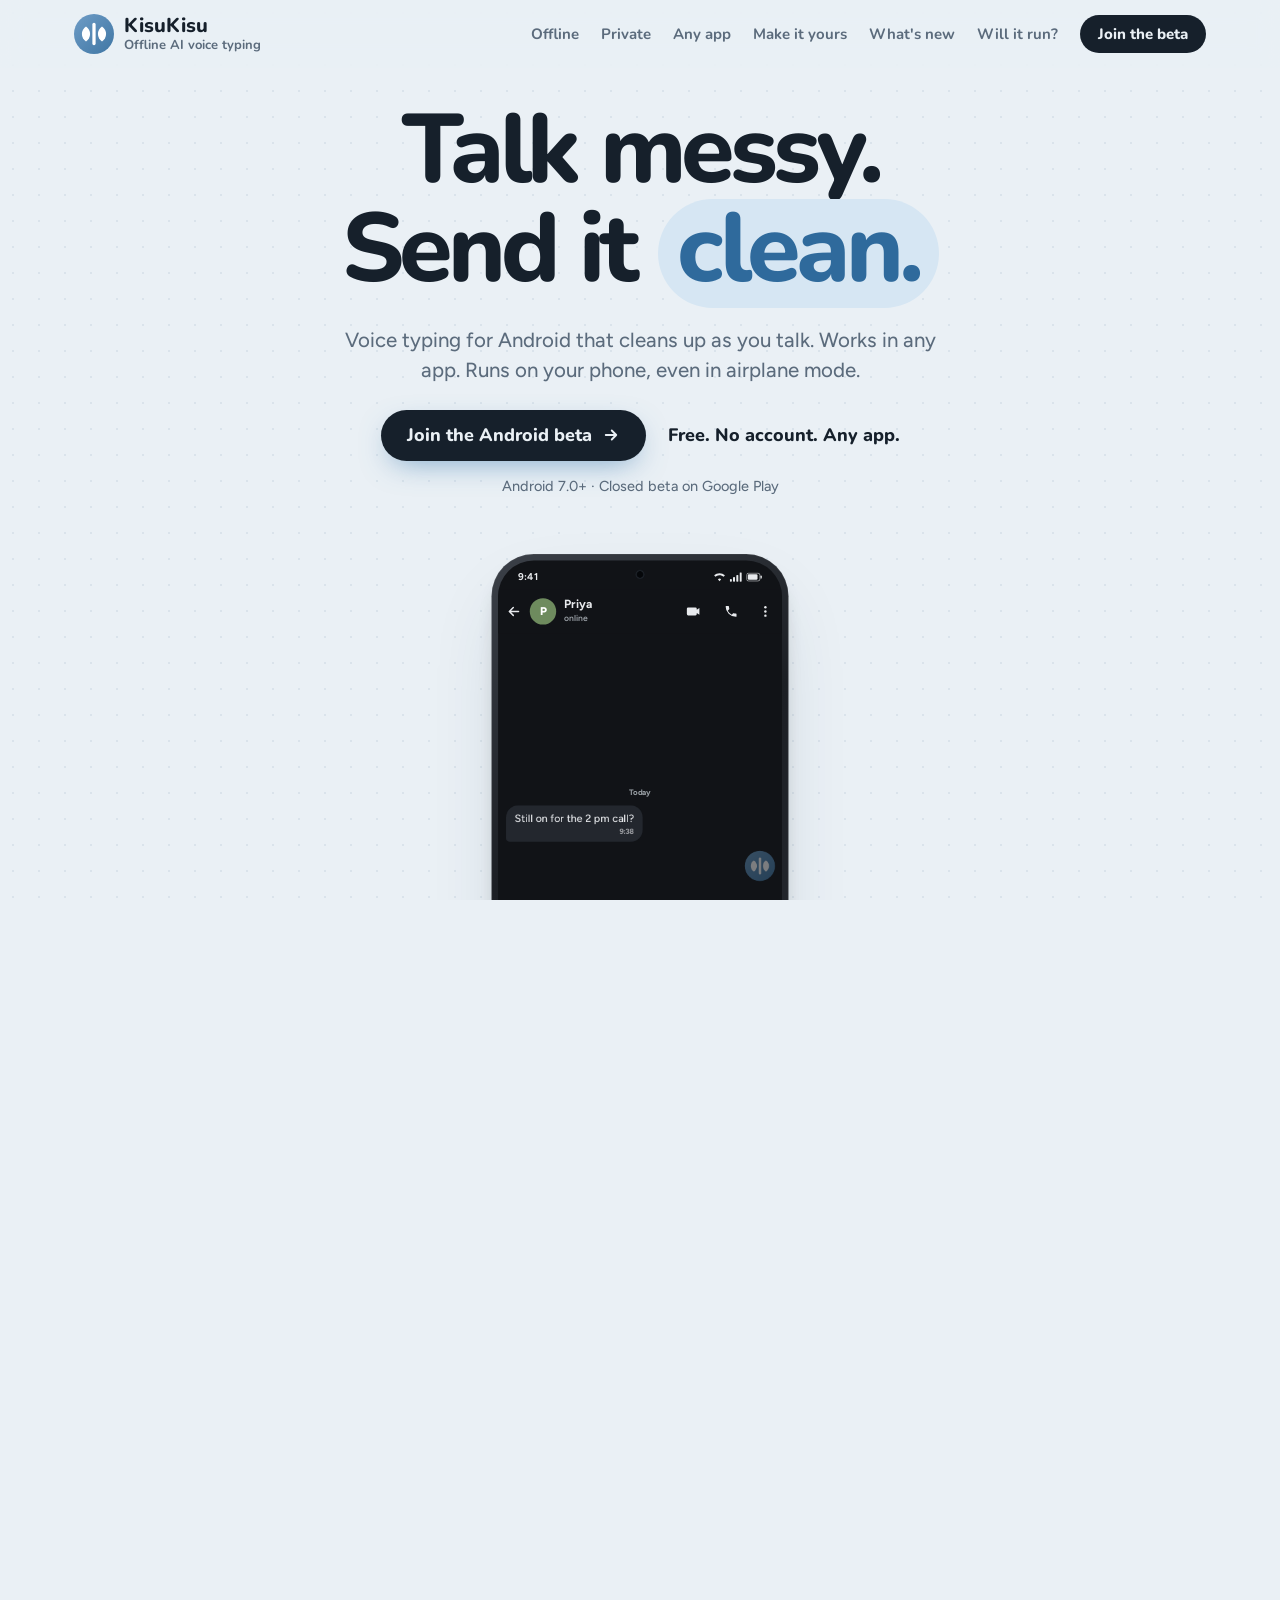
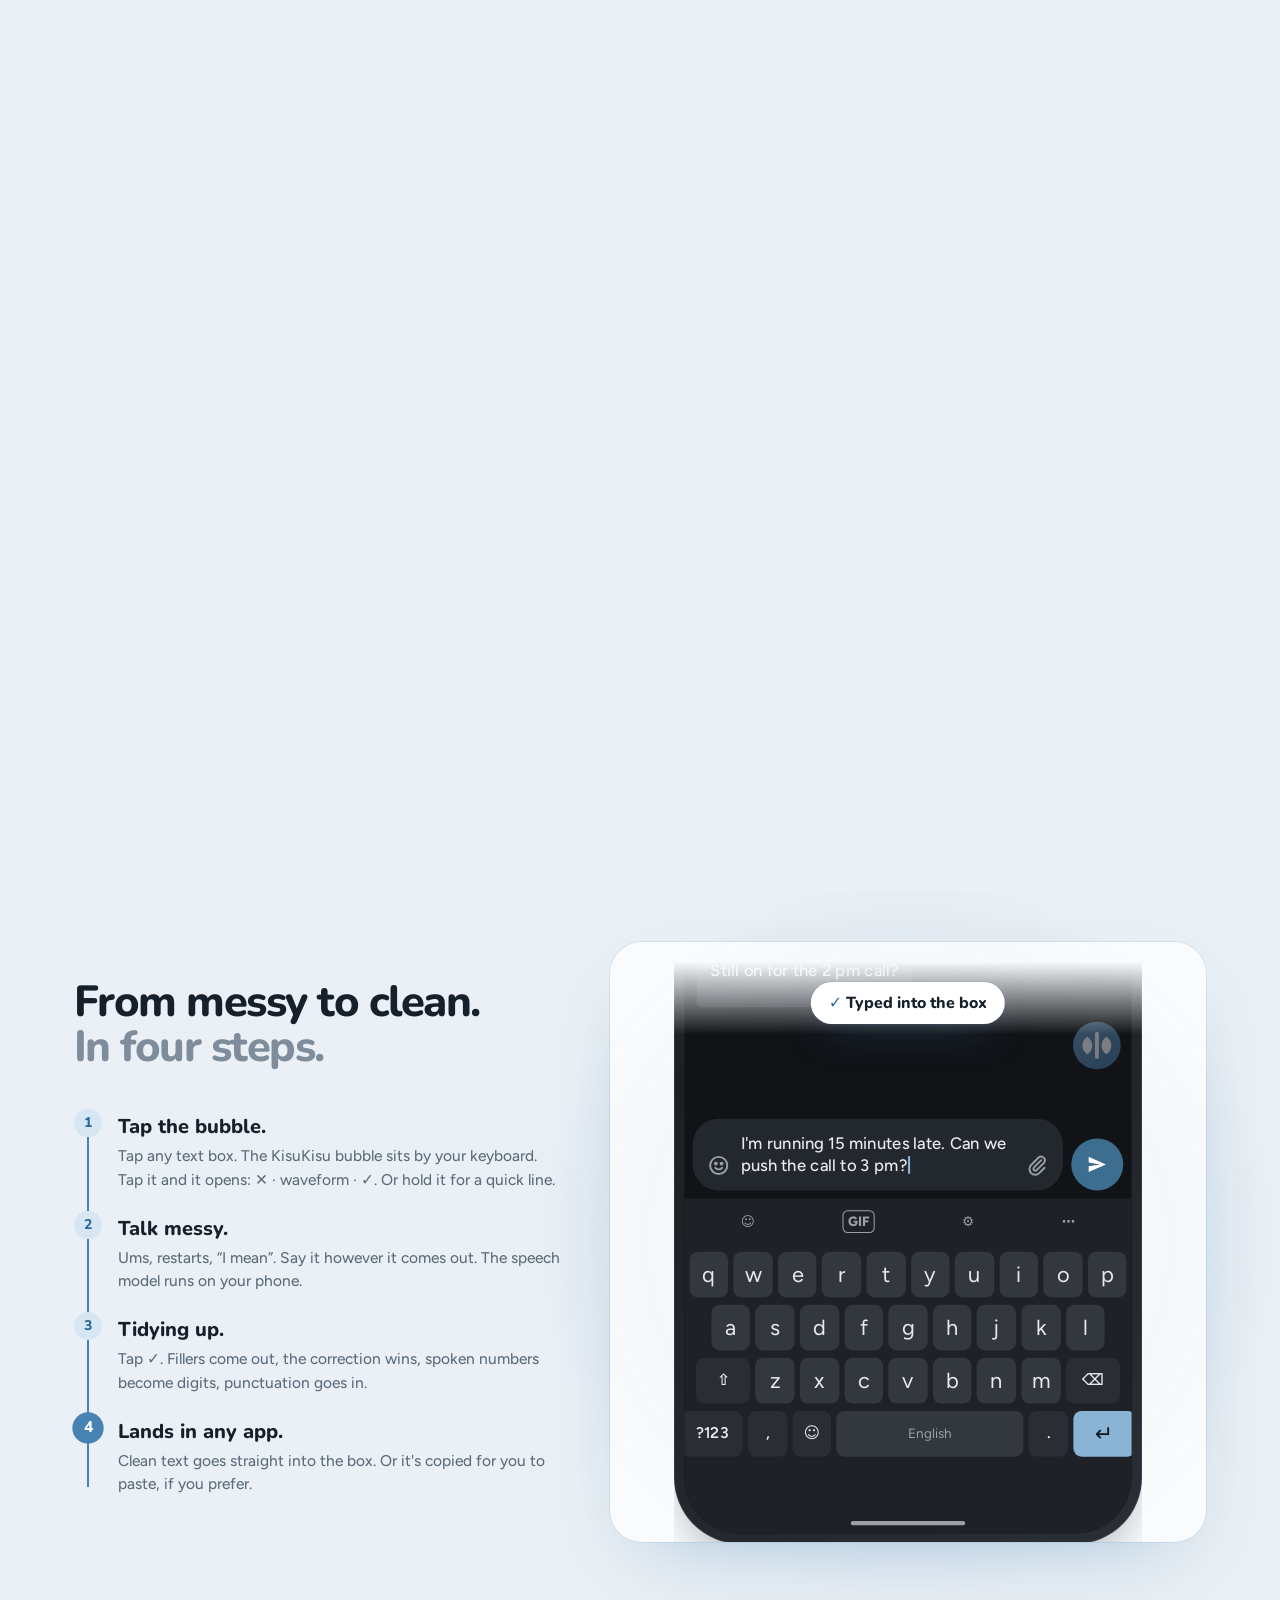
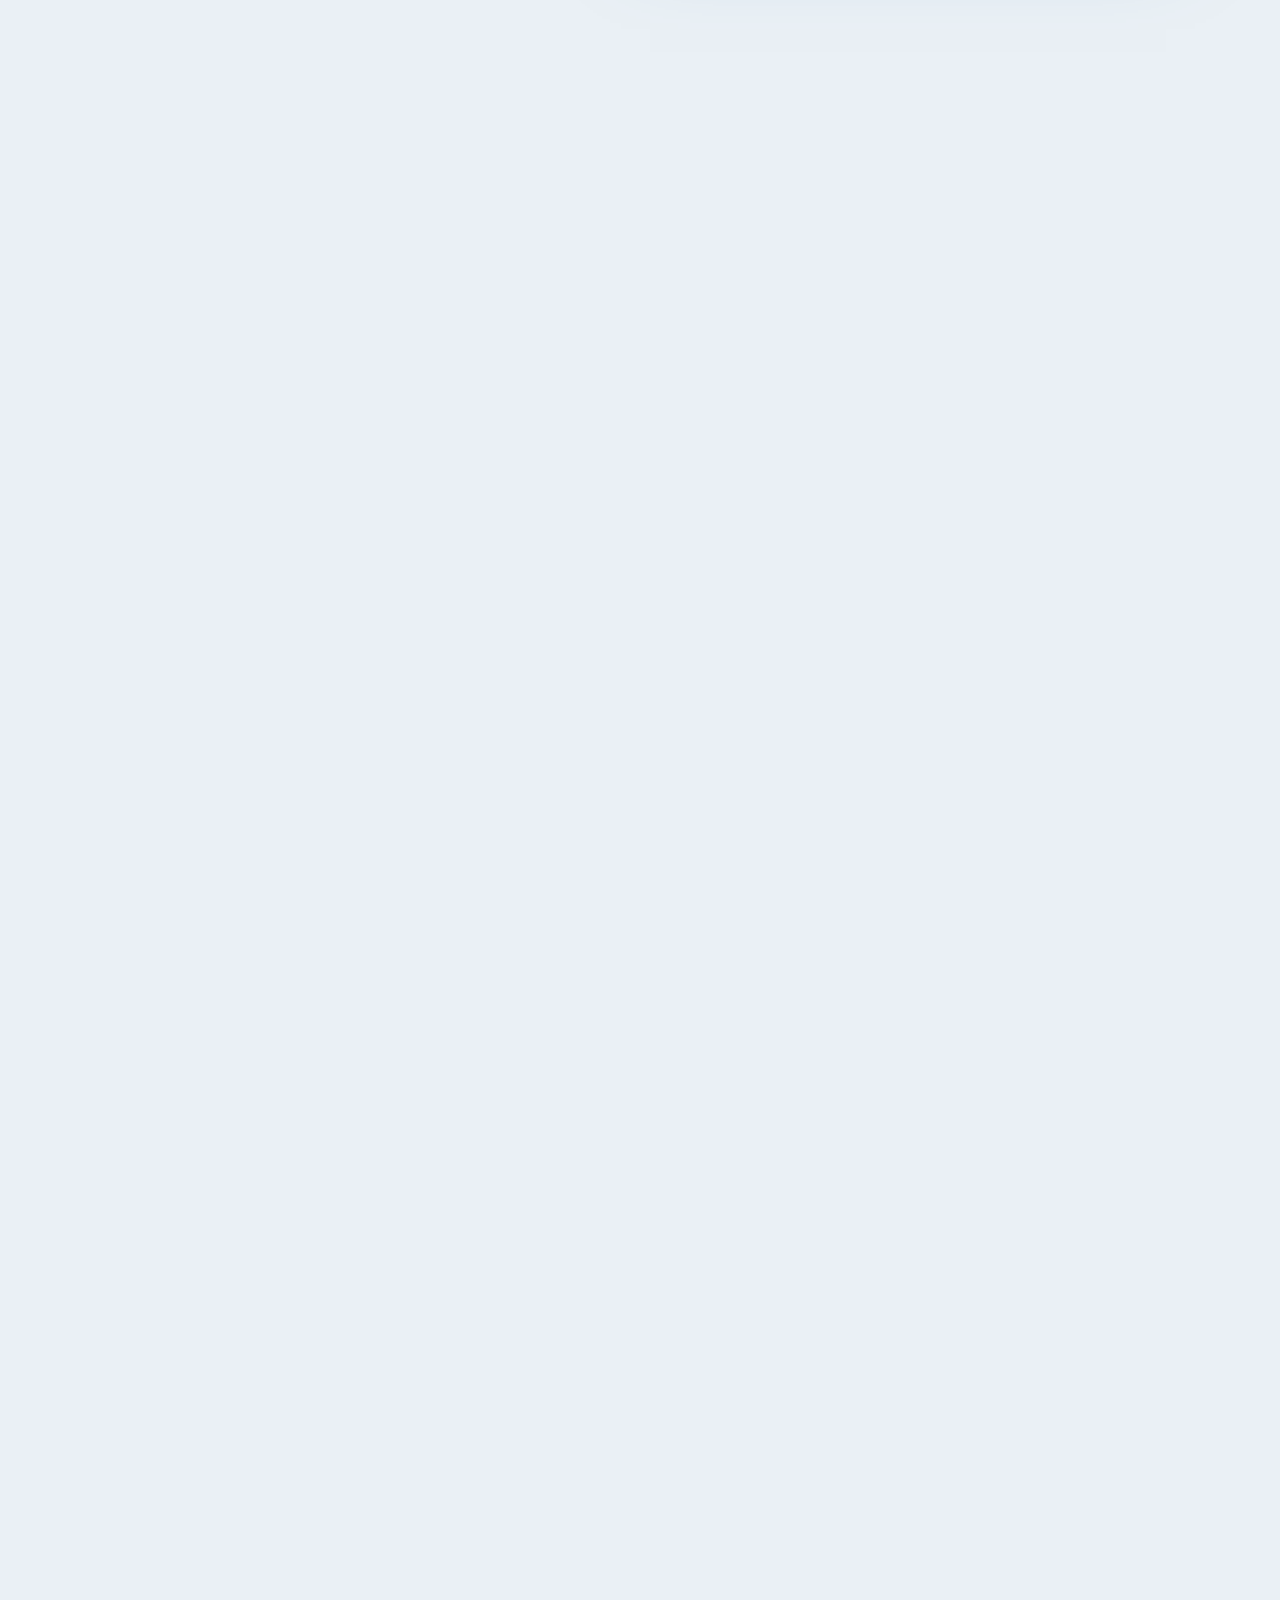
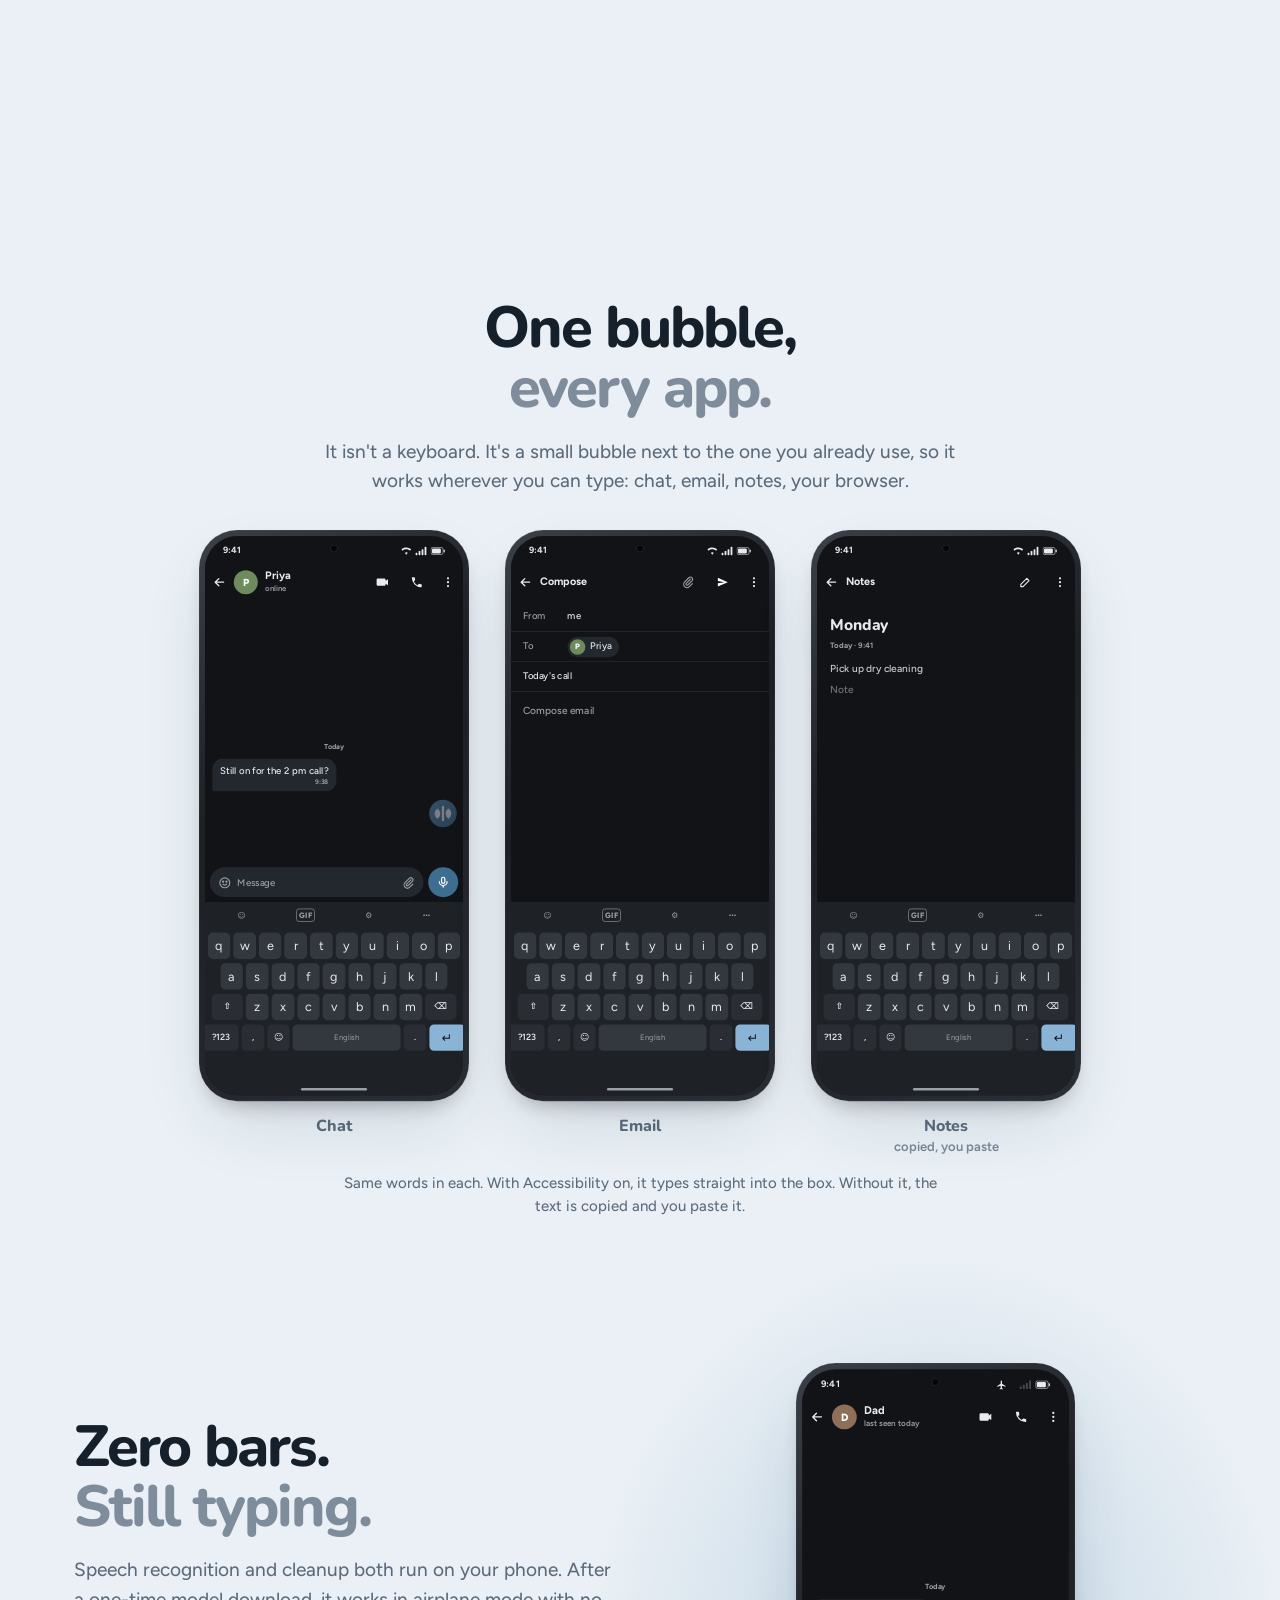
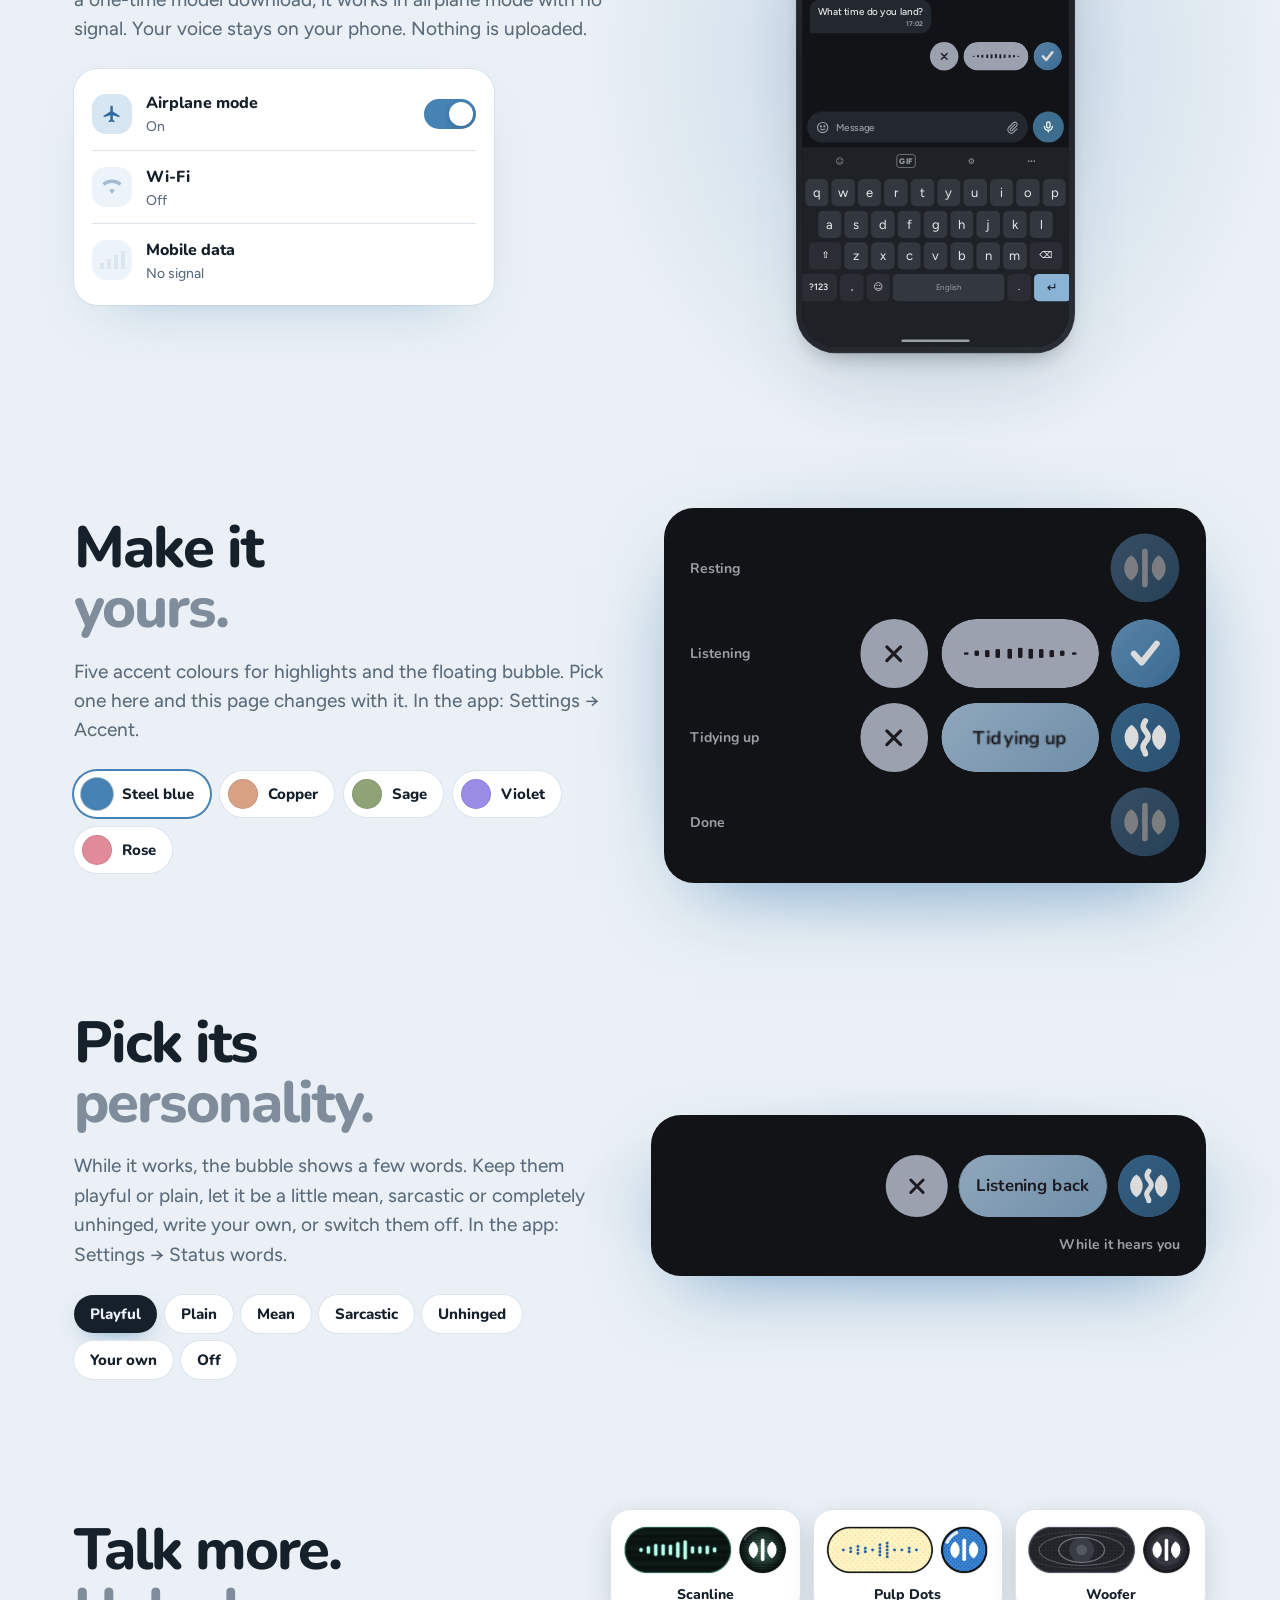
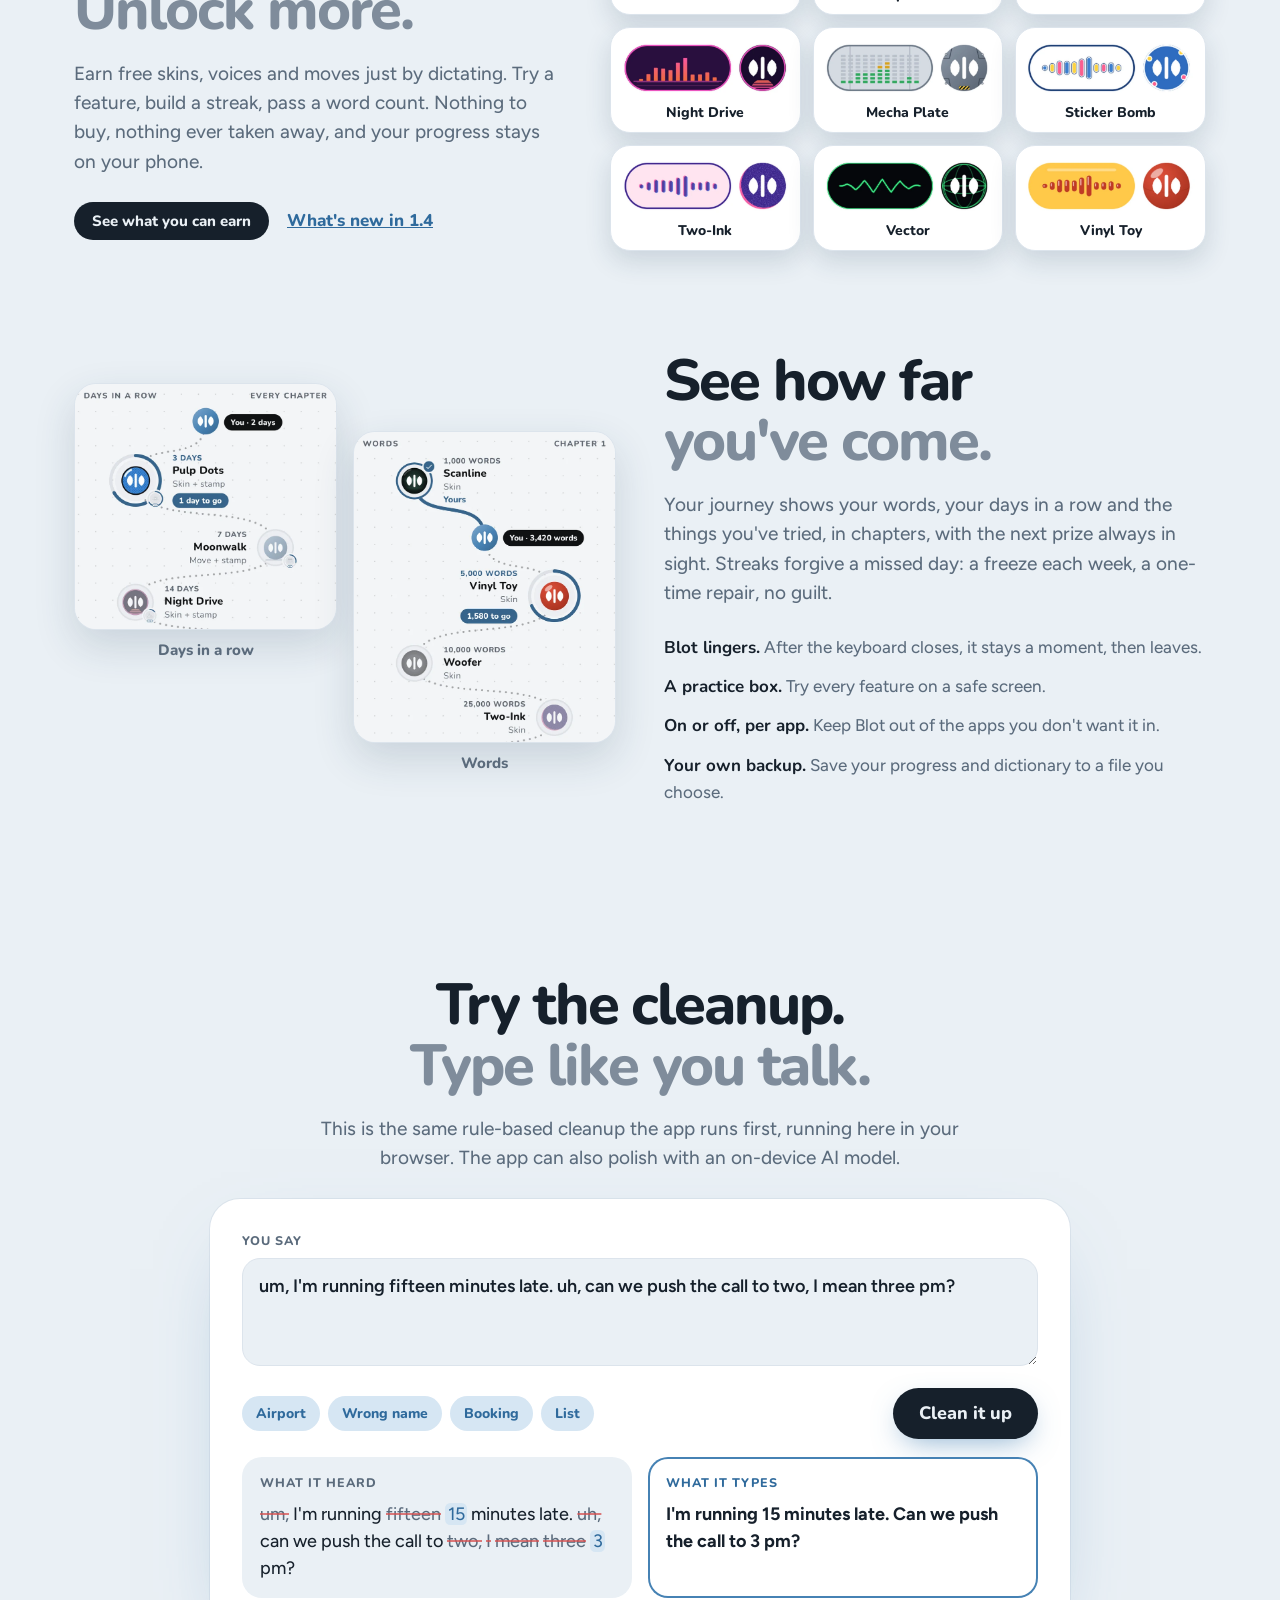
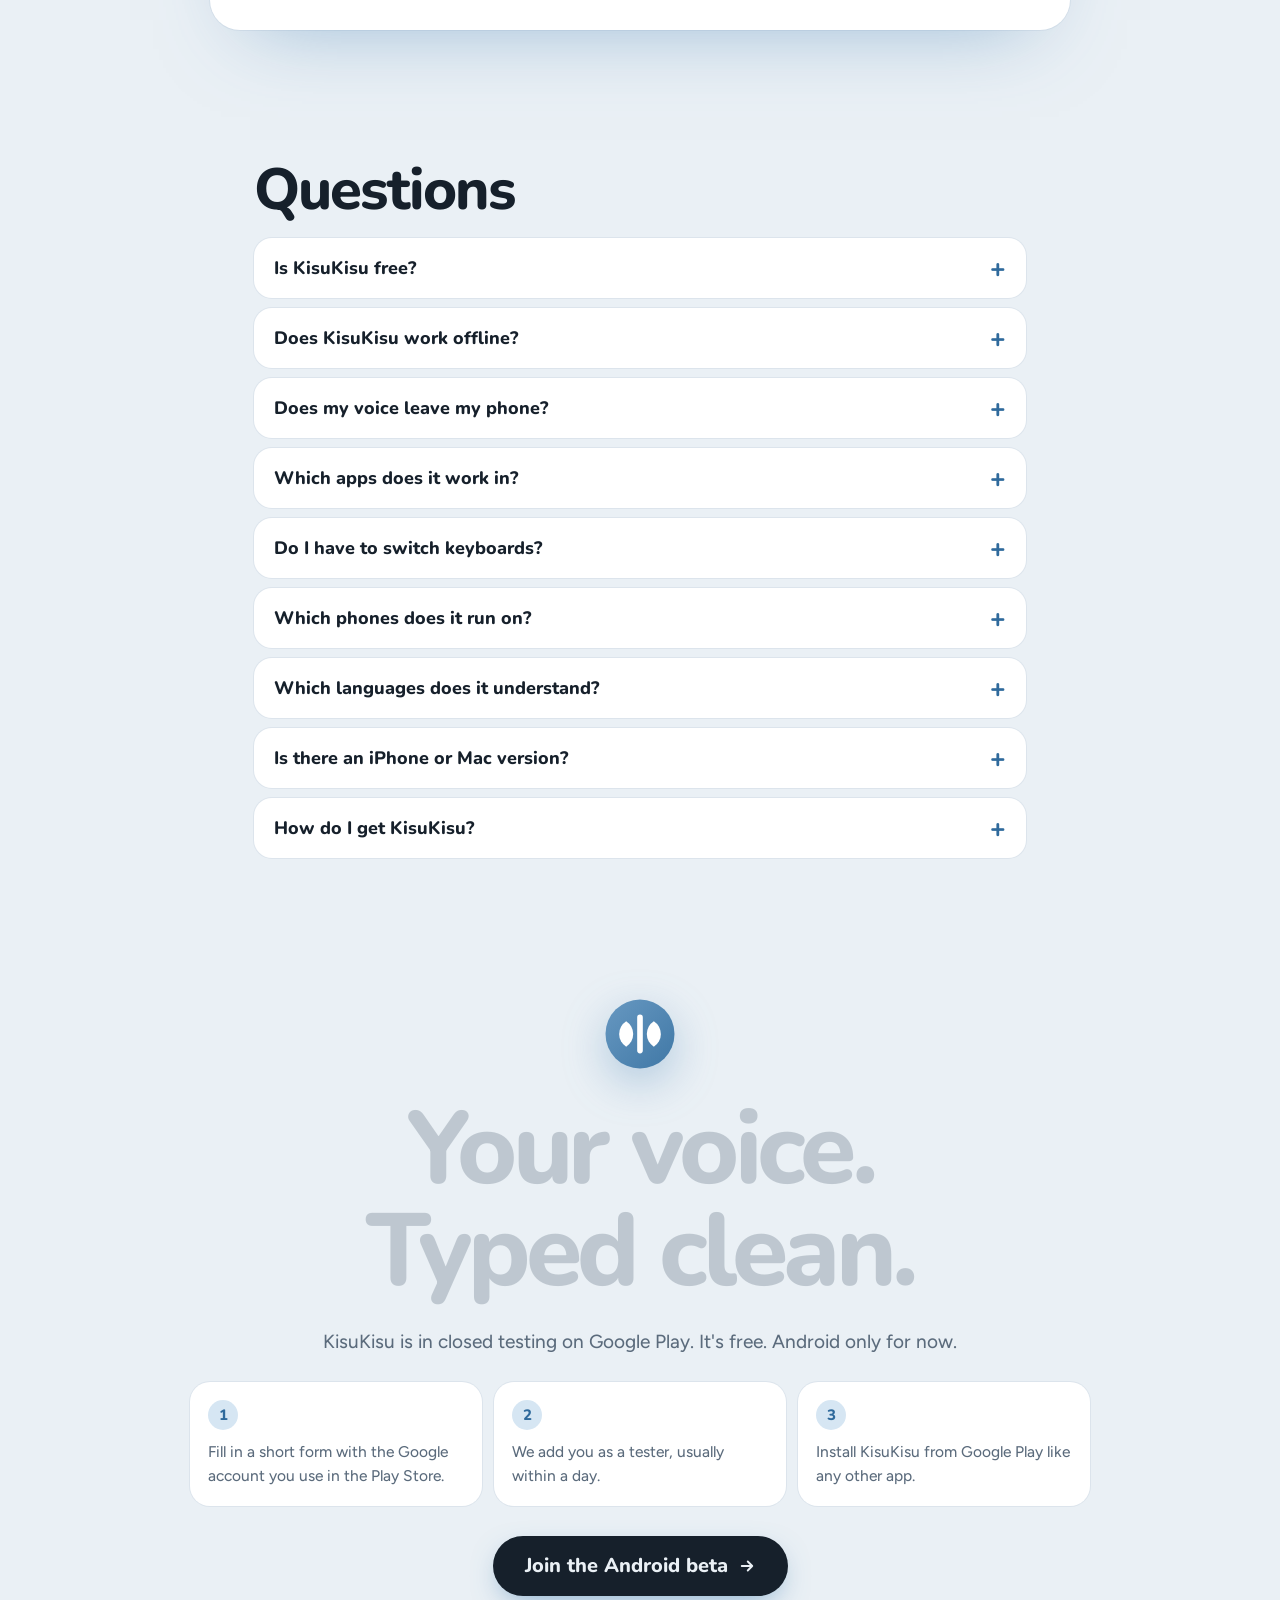
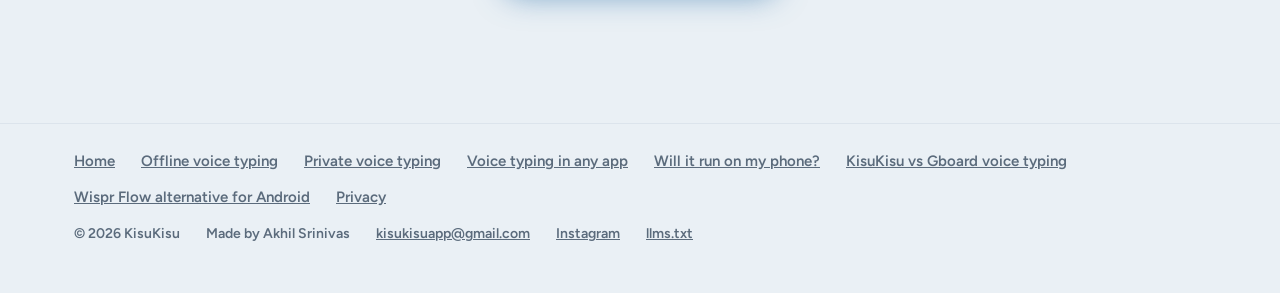
==== index.html @ e107c3ae "Site: replace raw phone screenshots with clean crops, voice packs as cards No status bars, nav bars " ====
<!doctype html>
<html lang="en">
<head>
<meta charset="utf-8">
<meta name="viewport" content="width=device-width, initial-scale=1">
<title>KisuKisu: Offline AI Voice Typing for Android (2026) · Free, No Account</title>
<meta name="description" content="Talk messy, send it clean. KisuKisu is free voice typing for Android: it removes the ums, works in any app from a floating bubble, and runs on your phone, even in airplane mode.">
<link rel="canonical" href="https://kisukisu-app.github.io/">
<meta name="robots" content="index, follow">
<meta name="theme-color" content="#EAF0F5">
<meta property="og:type" content="website">
<meta property="og:site_name" content="KisuKisu">
<meta property="og:title" content="KisuKisu: Talk messy. Send it clean.">
<meta property="og:description" content="Talk messy, send it clean. KisuKisu is free voice typing for Android: it removes the ums, works in any app from a floating bubble, and runs on your phone, even in airplane mode.">
<meta property="og:url" content="https://kisukisu-app.github.io/">
<meta property="og:image" content="https://kisukisu-app.github.io/assets/og.png">
<meta property="og:image:width" content="1200">
<meta property="og:image:height" content="630">
<meta property="og:image:alt" content="KisuKisu: Talk messy. Send it clean. A phone with the voice bubble above the keyboard.">
<meta name="twitter:card" content="summary_large_image">
<meta name="twitter:title" content="KisuKisu: Talk messy. Send it clean.">
<meta name="twitter:description" content="Talk messy, send it clean. KisuKisu is free voice typing for Android: it removes the ums, works in any app from a floating bubble, and runs on your phone, even in airplane mode.">
<meta name="twitter:image" content="https://kisukisu-app.github.io/assets/og.png">
<link rel="icon" href="data:image/svg+xml,%3Csvg xmlns=%27http://www.w3.org/2000/svg%27 viewBox=%270 0 100 100%27%3E%3Ccircle cx=%2750%27 cy=%2750%27 r=%2750%27 fill=%27%234682B4%27/%3E%3Cpath fill=%27%23fff%27 transform=%27translate(7 7) scale(.86)%27 d=%27M26.7,28.5 A25.43,25.43 0 0,0 26.7,71.5 A25.43,25.43 0 0,0 26.7,28.5 Z M45.25,22.05 A4.75,4.75 0 0,1 54.75,22.05 L54.75,77.95 A4.75,4.75 0 0,1 45.25,77.95 Z M73.3,28.5 A25.43,25.43 0 0,0 73.3,71.5 A25.43,25.43 0 0,0 73.3,28.5 Z%27/%3E%3C/svg%3E">
<link rel="preconnect" href="https://fonts.googleapis.com">
<link rel="preconnect" href="https://fonts.gstatic.com" crossorigin>
<link href="https://fonts.googleapis.com/css2?family=Figtree:wght@400;500;600;700&family=Nunito:wght@600;700;800&display=swap" rel="stylesheet">
<link rel="stylesheet" href="assets/home.css">
<script type="application/ld+json">
{
 "@context": "https://schema.org",
 "@type": "SoftwareApplication",
 "name": "KisuKisu",
 "operatingSystem": "Android 7.0 or later (64-bit ARM)",
 "applicationCategory": "UtilitiesApplication",
 "applicationSubCategory": "Voice typing",
 "softwareVersion": "1.4.0",
 "description": "Voice typing for Android that turns messy speech into clean text. Speech recognition and cleanup run on the phone, work offline, and need no account. A floating bubble works in any app.",
 "offers": {
  "@type": "Offer",
  "price": "0",
  "priceCurrency": "USD"
 },
 "url": "https://kisukisu-app.github.io/",
 "image": "https://kisukisu-app.github.io/assets/og.png",
 "featureList": [
  "On-device speech recognition",
  "On-device AI cleanup of filler words and self-corrections",
  "Works offline and in airplane mode",
  "No account",
  "Floating bubble that works in any app",
  "Tap to talk or hold to talk",
  "Learns words you correct",
  "Snippets: say a short phrase, get saved text",
  "Free skins, voices and moves earned by dictating",
  "Your journey: progress in chapters",
  "Backup and restore to a file you choose"
 ],
 "author": {
  "@type": "Person",
  "name": "Akhil Srinivas",
  "email": "kisukisuapp@gmail.com"
 }
}
</script>
<script type="application/ld+json">
{
 "@context": "https://schema.org",
 "@type": "WebSite",
 "name": "KisuKisu",
 "url": "https://kisukisu-app.github.io/"
}
</script>
<script type="application/ld+json">
{
 "@context": "https://schema.org",
 "@type": "FAQPage",
 "mainEntity": [
  {
   "@type": "Question",
   "name": "Is KisuKisu free?",
   "acceptedAnswer": {
    "@type": "Answer",
    "text": "Yes. KisuKisu is free. No account, no ads, no subscription."
   }
  },
  {
   "@type": "Question",
   "name": "Does KisuKisu work offline?",
   "acceptedAnswer": {
    "@type": "Answer",
    "text": "Yes. Speech recognition and cleanup both run on your phone. After a one-time model download, it works in airplane mode with no signal. More on offline."
   }
  },
  {
   "@type": "Question",
   "name": "Does my voice leave my phone?",
   "acceptedAnswer": {
    "@type": "Answer",
    "text": "No. Your voice is turned into text on your phone and nothing is uploaded. The only exception is if you choose to connect a cloud AI provider in Settings with your own API key. That is off unless you turn it on. More on privacy."
   }
  },
  {
   "@type": "Question",
   "name": "Which apps does it work in?",
   "acceptedAnswer": {
    "@type": "Answer",
    "text": "Any app with a text box: WhatsApp, Gmail, Slack, Notes, your browser. With Accessibility turned on, KisuKisu types the words straight into the box. Without it, they are copied and you paste them. More on apps."
   }
  },
  {
   "@type": "Question",
   "name": "Do I have to switch keyboards?",
   "acceptedAnswer": {
    "@type": "Answer",
    "text": "No. KisuKisu is not a keyboard. It is a small bubble that floats next to the keyboard you already use."
   }
  },
  {
   "@type": "Question",
   "name": "Which phones does it run on?",
   "acceptedAnswer": {
    "@type": "Answer",
    "text": "Android 7.0 or newer on a 64-bit (ARM64) phone. It checks your phone's memory and free space and picks models that fit, from about 275 MB on a 3 to 4 GB phone to about 780 MB on a 6 GB phone. Full requirements."
   }
  },
  {
   "@type": "Question",
   "name": "Which languages does it understand?",
   "acceptedAnswer": {
    "@type": "Answer",
    "text": "English. Other languages are not supported yet."
   }
  },
  {
   "@type": "Question",
   "name": "Is there an iPhone or Mac version?",
   "acceptedAnswer": {
    "@type": "Answer",
    "text": "Android only for now. A Mac version is coming soon. There is no iPhone version."
   }
  },
  {
   "@type": "Question",
   "name": "How do I get KisuKisu?",
   "acceptedAnswer": {
    "@type": "Answer",
    "text": "KisuKisu is in closed testing on Google Play. Fill in the short form with the Google account you use in the Play Store. We add you, usually within a day, and you install it from Google Play."
   }
  }
 ]
}
</script>
</head>
<body>
<svg width="0" height="0" style="position:absolute" aria-hidden="true" focusable="false">
  <defs>
    <linearGradient id="kk-logo-g" x1="0" y1="0" x2="1" y2="1"><stop offset="0" class="lg0"/><stop offset=".55" class="lg1"/><stop offset="1" class="lg2"/></linearGradient>
    <linearGradient id="kk-bub-g" x1="0" y1="0" x2="1" y2="1"><stop offset="0" class="bb0"/><stop offset="1" class="bb1"/></linearGradient>
    <linearGradient id="kk-bub-u" gradientUnits="userSpaceOnUse" x1="-150" y1="-150" x2="150" y2="150"><stop offset="0" class="bb0"/><stop offset="1" class="bb1"/></linearGradient>
    <radialGradient id="kk-glow"><stop offset="0" class="glw0"/><stop offset=".55" class="glw1"/><stop offset="1" class="glw2"/></radialGradient>
    <symbol id="kk-mark" viewBox="0 0 100 100"><path d="M26.7,28.5 A25.43,25.43 0 0,0 26.7,71.5 A25.43,25.43 0 0,0 26.7,28.5 Z M45.25,22.05 A4.75,4.75 0 0,1 54.75,22.05 L54.75,77.95 A4.75,4.75 0 0,1 45.25,77.95 Z M73.3,28.5 A25.43,25.43 0 0,0 73.3,71.5 A25.43,25.43 0 0,0 73.3,28.5 Z"/></symbol>
  </defs>
</svg>
<a class="skip" href="#main">Skip to content</a>
<header class="top">
  <div class="top-in">
    <a class="lock" href="./" aria-label="KisuKisu home"><svg width="40" height="40" viewBox="0 0 100 100" aria-hidden="true"><circle cx="50" cy="50" r="50" fill="url(#kk-logo-g)"/><use href="#kk-mark" transform="translate(7 7) scale(0.86)" fill="#fff"/></svg><span><b>KisuKisu</b><small>Offline AI voice typing</small></span></a>
    <nav aria-label="Main"><a class="nl" href="/offline-voice-typing.html">Offline</a><a class="nl" href="/private-voice-typing.html">Private</a><a class="nl" href="/voice-typing-any-app.html">Any app</a><a class="nl" href="/make-it-yours.html">Make it yours</a><a class="nl" href="/whats-new-in-1-4.html">What's new</a><a class="nl" href="/will-it-run-on-my-phone.html">Will it run?</a><a class="cta small" href="https://forms.gle/dwdAoq4V1xZWSHcG6">Join the beta</a></nav>
  </div>
</header>

<main id="main">

<!-- 1. HERO: copy + phone, then the phone gives way to the transcript card -->
<section class="hero" aria-labelledby="hero-h">
  <div class="hero-pin" data-scrub="hero">
    <div class="hero-stage">
      <div class="hero-copy">
        <h1 id="hero-h"><span class="rise" style="--d:0">Talk messy.</span><br><span class="rise" style="--d:1">Send it <em>clean.</em></span></h1>
        <p class="lede rise" style="--d:2">Voice typing for Android that cleans up as you talk. Works in any app. Runs on your phone, even in airplane mode.</p>
        <div class="cta-row rise" style="--d:3">
          <a class="cta" href="https://forms.gle/dwdAoq4V1xZWSHcG6">Join the Android beta <svg width="18" height="18" viewBox="0 0 24 24" fill="none" stroke="currentColor" stroke-width="2.5" stroke-linecap="round" stroke-linejoin="round" aria-hidden="true"><path d="M5 12h14M13 6l6 6-6 6"/></svg></a>
          <p class="promises">Free. No account. Any app.</p>
        </div>
        <p class="under rise" style="--d:4">Android 7.0+ · Closed beta on Google Play</p>
      </div>
      <div class="hero-phone" aria-hidden="true"><div class="phone" data-phone="hero" style="--ps:.66"></div></div>
      <div class="hero-card-wrap">
        <div class="glow" aria-hidden="true"></div>
        <figure class="tcard" aria-label="A messy spoken sentence and the clean text KisuKisu types">
          <div class="tcard-head"><span class="rec" aria-hidden="true"><i></i><i></i><i></i><i></i><i></i></span><span class="tag">You say</span></div>
          <p class="stream" data-stream="hero"></p>
          <div class="tcard-out"><span class="tag acc">It types</span><p class="clean-line" data-clean="hero"></p></div>
        </figure>
        <ul class="chips" aria-label="What comes out">
          <li style="--i:0">Ums and uhs</li><li style="--i:1">“I mean” fixes</li><li style="--i:2">Spoken numbers</li><li style="--i:3">Punctuation</li>
        </ul>
      </div>
    </div>
  </div>
</section>

<!-- 2. HOW IT WORKS: pinned on desktop, stacked on phones -->
<section class="how" id="how" aria-labelledby="how-h">
  <div class="how-pin" data-scrub="how">
    <div class="how-stage">
      <div class="how-left">
        <h2 id="how-h">From messy to clean.<br><span class="grey">In four steps.</span></h2>
        <ol class="steps">
          <li data-step="0">
            <div class="vis" aria-hidden="true"></div>
            <div class="step-txt"><span class="num">1</span><div><b>Tap the bubble.</b><p>Tap any text box. The KisuKisu bubble sits by your keyboard. Tap it and it opens: ✕ · waveform · ✓. Or hold it for a quick line.</p></div></div>
          </li>
          <li data-step="1">
            <div class="vis" aria-hidden="true"></div>
            <div class="step-txt"><span class="num">2</span><div><b>Talk messy.</b><p>Ums, restarts, “I mean”. Say it however it comes out. The speech model runs on your phone.</p></div></div>
          </li>
          <li data-step="2">
            <div class="vis" aria-hidden="true"></div>
            <div class="step-txt"><span class="num">3</span><div><b>Tidying up.</b><p>Tap ✓. Fillers come out, the correction wins, spoken numbers become digits, punctuation goes in.</p></div></div>
          </li>
          <li data-step="3">
            <div class="vis" aria-hidden="true"></div>
            <div class="step-txt"><span class="num">4</span><div><b>Lands in any app.</b><p>Clean text goes straight into the box. Or it's copied for you to paste, if you prefer.</p></div></div>
          </li>
        </ol>
      </div>
      <div class="how-right" aria-hidden="true"><div class="glow"></div><div class="vis" data-vis="desk"></div></div>
    </div>
  </div>
</section>

<!-- 3. ONE BUBBLE, EVERY APP -->
<section class="apps" id="apps" aria-labelledby="apps-h">
  <div class="wrap">
    <div class="sec-head reveal">
      <h2 id="apps-h">One bubble,<br><span class="grey">every app.</span></h2>
      <p class="sub">It isn't a keyboard. It's a small bubble next to the one you already use, so it works wherever you can type: chat, email, notes, your browser.</p>
    </div>
    <div class="apps-row" data-apps>
      <figure class="app-phone" style="--i:0"><div class="phone" data-phone="chat" style="--ps:.6"></div><figcaption>Chat</figcaption></figure>
      <figure class="app-phone" style="--i:1"><div class="phone" data-phone="email" style="--ps:.6"></div><figcaption>Email</figcaption></figure>
      <figure class="app-phone" style="--i:2"><div class="phone" data-phone="notes" style="--ps:.6"></div><figcaption>Notes <span class="fc-sub">copied, you paste</span></figcaption></figure>
    </div>
    <p class="note center reveal">Same words in each. With Accessibility on, it types straight into the box. Without it, the text is copied and you paste it.</p>
  </div>
</section>

<!-- 4. OFFLINE -->
<section class="offline" id="offline" aria-labelledby="off-h">
  <div class="wrap off-grid" data-scrub="offline">
    <div class="off-copy">
      <h2 id="off-h">Zero bars.<br><span class="grey">Still typing.</span></h2>
      <p class="sub">Speech recognition and cleanup both run on your phone. After a one-time model download, it works in airplane mode with no signal. Your voice stays on your phone. Nothing is uploaded.</p>
      <div class="qs-card" aria-hidden="true">
        <div class="qs-row"><span class="qs-ic plane"><svg width="20" height="20" viewBox="0 0 24 24" fill="currentColor"><path d="M21 16v-2l-8-5V3.5a1.5 1.5 0 0 0-3 0V9l-8 5v2l8-2.5V19l-2 1.5V22l3.5-1 3.5 1v-1.5L13 19v-5.5z"/></svg></span><span class="qs-l"><b>Airplane mode</b><small class="swap"><span class="a">Off</span><span class="b">On</span></small></span><span class="toggle"><i></i></span></div>
        <div class="qs-row dim"><span class="qs-ic"><svg width="20" height="20" viewBox="0 0 24 24" fill="currentColor"><path d="M12 20l-3.5-4.3a5.5 5.5 0 0 1 7 0zM12 3C7.6 3 3.6 4.6.5 7.3l2.6 3.2A11.5 11.5 0 0 1 12 7.1c3.4 0 6.5 1.3 8.9 3.4l2.6-3.2A17.4 17.4 0 0 0 12 3z"/></svg></span><span class="qs-l"><b>Wi-Fi</b><small class="swap"><span class="a">Home Wi-Fi</span><span class="b">Off</span></small></span></div>
        <div class="qs-row dim"><span class="qs-ic"><span class="bars big"><i></i><i></i><i></i><i></i></span></span><span class="qs-l"><b>Mobile data</b><small class="swap"><span class="a">4 bars</span><span class="b">No signal</span></small></span></div>
      </div>
    </div>
    <div class="off-phone">
      <div class="glow" aria-hidden="true"></div>
      <div class="phone" data-phone="offline" style="--ps:.62" aria-hidden="true"></div>
      <p class="toast" role="note"><span class="tick">✓</span> Typed on the phone, offline. Shown typed, not sent: sending still needs signal.</p>
    </div>
  </div>
</section>

<!-- 5. ACCENTS -->
<section class="accent-sec" id="accent" aria-labelledby="acc-h">
  <div class="wrap acc-grid">
    <div class="reveal">
      <h2 id="acc-h">Make it<br><span class="grey">yours.</span></h2>
      <p class="sub">Five accent colours for highlights and the floating bubble. Pick one here and this page changes with it. In the app: Settings → Accent.</p>
      <div class="swatches" role="group" aria-label="Accent colour">
        <button type="button" class="sw" data-accent="steel" aria-pressed="true"><i></i><span>Steel blue</span></button>
        <button type="button" class="sw" data-accent="copper" aria-pressed="false"><i></i><span>Copper</span></button>
        <button type="button" class="sw" data-accent="sage" aria-pressed="false"><i></i><span>Sage</span></button>
        <button type="button" class="sw" data-accent="violet" aria-pressed="false"><i></i><span>Violet</span></button>
        <button type="button" class="sw" data-accent="rose" aria-pressed="false"><i></i><span>Rose</span></button>
      </div>
    </div>
    <div class="acc-preview reveal" aria-hidden="true">
      <div class="glow"></div>
      <div class="acc-tile">
        <div class="acc-rowlbl">Resting</div><div class="bub-slot" data-bub="rest"></div>
        <div class="acc-rowlbl">Listening</div><div class="bub-slot" data-bub="tap"></div>
        <div class="acc-rowlbl">Tidying up</div><div class="bub-slot" data-bub="busy"></div>
        <div class="acc-rowlbl">Done</div><div class="bub-slot" data-bub="done"></div>
      </div>
    </div>
  </div>
</section>

<!-- 5b. PERSONALITY: the status words -->
<section class="persona" id="personality" aria-labelledby="per-h">
  <div class="wrap per-grid">
    <div class="reveal">
      <h2 id="per-h">Pick its<br><span class="grey">personality.</span></h2>
      <p class="sub">While it works, the bubble shows a few words. Keep them playful or plain, let it be a little mean, sarcastic or completely unhinged, write your own, or switch them off. In the app: Settings → Status words.</p>
      <div class="styles" role="group" aria-label="Status words style">
        <button type="button" data-style="playful" aria-pressed="true">Playful</button>
        <button type="button" data-style="plain" aria-pressed="false">Plain</button>
        <button type="button" data-style="mean" aria-pressed="false">Mean</button>
        <button type="button" data-style="sarcastic" aria-pressed="false">Sarcastic</button>
        <button type="button" data-style="unhinged" aria-pressed="false">Unhinged</button>
        <button type="button" data-style="own" aria-pressed="false">Your own</button>
        <button type="button" data-style="off" aria-pressed="false">Off</button>
      </div>
    </div>
    <div class="per-stage reveal" aria-hidden="true">
      <div class="glow"></div>
      <div class="per-tile">
        <div class="bub-slot per" data-bub="persona"></div>
        <p class="per-stage-lbl">While it hears you</p>
      </div>
    </div>
  </div>
</section>

<!-- 5c. REWARDS: skins, voices, moves -->
<section class="rewards" id="rewards" aria-labelledby="rw-h">
  <div class="wrap rw-grid">
    <div class="reveal">
      <h2 id="rw-h">Talk more.<br><span class="grey">Unlock more.</span></h2>
      <p class="sub">Earn free skins, voices and moves just by dictating. Try a feature, build a streak, pass a word count. Nothing to buy, nothing ever taken away, and your progress stays on your phone.</p>
      <p class="rw-links"><a class="cta small" href="/make-it-yours.html">See what you can earn</a> <a href="/whats-new-in-1-4.html">What's new in 1.4</a></p>
    </div>
    <div class="rw-skins reveal" role="list" aria-label="The nine skins in the first drop"><figure class="rw-skin" style="--i:0"><img src="assets/app/skin-scanline.webp" width="284" height="96" loading="lazy" alt="Scanline skin: the listening pill and the bubble"><figcaption>Scanline</figcaption></figure><figure class="rw-skin" style="--i:1"><img src="assets/app/skin-pulp.webp" width="284" height="96" loading="lazy" alt="Pulp Dots skin: the listening pill and the bubble"><figcaption>Pulp Dots</figcaption></figure><figure class="rw-skin" style="--i:2"><img src="assets/app/skin-woofer.webp" width="284" height="96" loading="lazy" alt="Woofer skin: the listening pill and the bubble"><figcaption>Woofer</figcaption></figure><figure class="rw-skin" style="--i:3"><img src="assets/app/skin-nightdrive.webp" width="284" height="96" loading="lazy" alt="Night Drive skin: the listening pill and the bubble"><figcaption>Night Drive</figcaption></figure><figure class="rw-skin" style="--i:4"><img src="assets/app/skin-mecha.webp" width="284" height="96" loading="lazy" alt="Mecha Plate skin: the listening pill and the bubble"><figcaption>Mecha Plate</figcaption></figure><figure class="rw-skin" style="--i:5"><img src="assets/app/skin-sticker.webp" width="284" height="96" loading="lazy" alt="Sticker Bomb skin: the listening pill and the bubble"><figcaption>Sticker Bomb</figcaption></figure><figure class="rw-skin" style="--i:6"><img src="assets/app/skin-twoink.webp" width="284" height="96" loading="lazy" alt="Two-Ink skin: the listening pill and the bubble"><figcaption>Two-Ink</figcaption></figure><figure class="rw-skin" style="--i:7"><img src="assets/app/skin-vector.webp" width="284" height="96" loading="lazy" alt="Vector skin: the listening pill and the bubble"><figcaption>Vector</figcaption></figure><figure class="rw-skin" style="--i:8"><img src="assets/app/skin-vinyl.webp" width="284" height="96" loading="lazy" alt="Vinyl Toy skin: the listening pill and the bubble"><figcaption>Vinyl Toy</figcaption></figure></div>
  </div>
</section>

<!-- 5d. YOUR JOURNEY -->
<section class="journey" id="journey" aria-labelledby="jy-h">
  <div class="wrap jy-grid">
    <div class="jy-shots reveal">
      <figure class="jy-card"><img src="assets/app/crop-journey-days.webp" width="780" height="730" loading="lazy" alt="Your journey, days in a row: 3 days unlocks the Pulp Dots skin, 7 days the Moonwalk move, 14 days the Night Drive skin"><figcaption>Days in a row</figcaption></figure>
      <figure class="jy-card"><img src="assets/app/crop-journey-words.webp" width="780" height="925" loading="lazy" alt="Your journey, words: 1,000 words unlocks Scanline, 5,000 Vinyl Toy, 10,000 Woofer, 25,000 Two-Ink"><figcaption>Words</figcaption></figure>
    </div>
    <div class="reveal">
      <h2 id="jy-h">See how far<br><span class="grey">you've come.</span></h2>
      <p class="sub">Your journey shows your words, your days in a row and the things you've tried, in chapters, with the next prize always in sight. Streaks forgive a missed day: a freeze each week, a one-time repair, no guilt.</p>
      <ul class="jy-list">
        <li><b>Blot lingers.</b> After the keyboard closes, it stays a moment, then leaves.</li>
        <li><b>A practice box.</b> Try every feature on a safe screen.</li>
        <li><b>On or off, per app.</b> Keep Blot out of the apps you don't want it in.</li>
        <li><b>Your own backup.</b> Save your progress and dictionary to a file you choose.</li>
      </ul>
    </div>
  </div>
</section>

<!-- 6. TRY THE CLEANUP -->
<section class="try" id="try" aria-labelledby="try-h">
  <div class="wrap">
    <div class="sec-head reveal">
      <h2 id="try-h">Try the cleanup.<br><span class="grey">Type like you talk.</span></h2>
      <p class="sub">This is the same rule-based cleanup the app runs first, running here in your browser. The app can also polish with an on-device AI model.</p>
    </div>
    <div class="try-card reveal">
      <label for="try-in" class="tag">You say</label>
      <textarea id="try-in" rows="3" spellcheck="false">um, I'm running fifteen minutes late. uh, can we push the call to two, I mean three pm?</textarea>
      <div class="try-bar">
        <div class="ex" role="group" aria-label="Examples">
          <button type="button" data-ex="um, I land at six, I mean seven pm. uh, can you pick me up?">Airport</button>
          <button type="button" data-ex="send it to mark, I mean john">Wrong name</button>
          <button type="button" data-ex="uh, can you book a table for twelve, I mean fourteen people? um, thanks!">Booking</button>
          <button type="button" data-ex="shopping list one eggs two flour three sugar">List</button>
        </div>
        <button type="button" class="cta" id="try-go">Clean it up</button>
      </div>
      <div class="try-out" aria-live="polite">
        <div><span class="tag">What it heard</span><p class="diff" id="try-diff"></p></div>
        <div><span class="tag acc">What it types</span><p class="result" id="try-res"></p></div>
      </div>
    </div>
  </div>
</section>

<!-- 7. FAQ + final CTA -->
<section id="faq" aria-labelledby="faq-h">
  <div class="wrap narrow">
    <h2 id="faq-h" class="reveal">Questions</h2>
  <div class="faq reveal">
<details><summary>Is KisuKisu free?</summary><div><p>Yes. KisuKisu is free. No account, no ads, no subscription.</p></div></details>
<details><summary>Does KisuKisu work offline?</summary><div><p>Yes. Speech recognition and cleanup both run on your phone. After a one-time model download, it works in airplane mode with no signal. <a href="/offline-voice-typing.html">More on offline</a>.</p></div></details>
<details><summary>Does my voice leave my phone?</summary><div><p>No. Your voice is turned into text on your phone and nothing is uploaded. The only exception is if you choose to connect a cloud AI provider in Settings with your own API key. That is off unless you turn it on. <a href="/private-voice-typing.html">More on privacy</a>.</p></div></details>
<details><summary>Which apps does it work in?</summary><div><p>Any app with a text box: WhatsApp, Gmail, Slack, Notes, your browser. With Accessibility turned on, KisuKisu types the words straight into the box. Without it, they are copied and you paste them. <a href="/voice-typing-any-app.html">More on apps</a>.</p></div></details>
<details><summary>Do I have to switch keyboards?</summary><div><p>No. KisuKisu is not a keyboard. It is a small bubble that floats next to the keyboard you already use.</p></div></details>
<details><summary>Which phones does it run on?</summary><div><p>Android 7.0 or newer on a 64-bit (ARM64) phone. It checks your phone's memory and free space and picks models that fit, from about 275 MB on a 3 to 4 GB phone to about 780 MB on a 6 GB phone. <a href="/will-it-run-on-my-phone.html">Full requirements</a>.</p></div></details>
<details><summary>Which languages does it understand?</summary><div><p>English. Other languages are not supported yet.</p></div></details>
<details><summary>Is there an iPhone or Mac version?</summary><div><p>Android only for now. A Mac version is coming soon. There is no iPhone version.</p></div></details>
<details><summary>How do I get KisuKisu?</summary><div><p>KisuKisu is in closed testing on Google Play. <a href="https://forms.gle/dwdAoq4V1xZWSHcG6">Fill in the short form</a> with the Google account you use in the Play Store. We add you, usually within a day, and you install it from Google Play.</p></div></details>
</div>
  </div>
</section>

<section class="final" id="beta" aria-labelledby="final-h" data-scrub="final">
  <div class="wrap">
    <button type="button" class="final-dot" aria-label="Blot, the KisuKisu bubble: tap for a little celebration"><svg viewBox="0 0 100 100" aria-hidden="true"><circle cx="50" cy="50" r="50" fill="url(#kk-bub-g)"/><use href="#kk-mark" transform="translate(7 7) scale(0.86)" fill="#fff"/></svg></button>
    <h2 id="final-h" class="fill"><span class="w">Your</span> <span class="w">voice.</span><br><span class="w">Typed</span> <span class="w acc">clean.</span></h2>
    <p class="sub center">KisuKisu is in closed testing on Google Play. It's free. Android only for now.</p>
    <ol class="join">
      <li><span>1</span>Fill in a short form with the Google account you use in the Play Store.</li>
      <li><span>2</span>We add you as a tester, usually within a day.</li>
      <li><span>3</span>Install KisuKisu from Google Play like any other app.</li>
    </ol>
    <p class="center"><a class="cta big" href="https://forms.gle/dwdAoq4V1xZWSHcG6">Join the Android beta <svg width="18" height="18" viewBox="0 0 24 24" fill="none" stroke="currentColor" stroke-width="2.5" stroke-linecap="round" stroke-linejoin="round" aria-hidden="true"><path d="M5 12h14M13 6l6 6-6 6"/></svg></a></p>
  </div>
</section>

</main>
<footer>
  <div class="wrap">
  <div class="cols"><a href="./">Home</a><a href="/offline-voice-typing.html">Offline voice typing</a><a href="/private-voice-typing.html">Private voice typing</a><a href="/voice-typing-any-app.html">Voice typing in any app</a><a href="/will-it-run-on-my-phone.html">Will it run on my phone?</a><a href="/compare/gboard-voice-typing.html">KisuKisu vs Gboard voice typing</a><a href="/compare/wispr-flow-alternative-android.html">Wispr Flow alternative for Android</a><a href="/privacy.html">Privacy</a></div>
  <div class="cols fine"><span>© 2026 KisuKisu</span><span>Made by Akhil Srinivas</span><a href="mailto:kisukisuapp@gmail.com">kisukisuapp@gmail.com</a><a href="https://instagram.com/kisukisuapp">Instagram</a><a href="/llms.txt">llms.txt</a></div>
  </div>
</footer>
<script src="assets/textproc.js" defer></script>
<script src="assets/dot.js" defer></script>
<script src="assets/home.js" defer></script>
</body>
</html>
---- assets/home.css ----
/* KisuKisu homepage prototype: scroll-driven motion. Colours are tokens; proto.js rewrites them
   per accent (ui/Theme.kt AccentChoice), so every accent sits on the page the way steel does. */
:root {
  --bg: #EAF0F5; --dots: #D2DCE6; --card: #FFFFFF; --ink: #16202B; --ink2: #5B6B7C; --line: #DCE4EC;
  --accent: #2F6A9C; --acc: #4682B4; --acc-rgb: 70,130,180; --lite-rgb: 110,156,198; --pop: #D6E6F3;
  --shadow: rgba(30,60,90,.16); --strike: rgba(214,80,80,.75);
  --chk-g: linear-gradient(135deg,#6798C1,#4078A6); --wash: linear-gradient(135deg,#A7C3DB,#81A6C4); --piece: #B5BACA;
  --lg0: #6E9CC6; --lg1: #5487B5; --lg2: #3F76A4;
  --bub0: #6798C1; --bub1: #4078A6; --deep-g: linear-gradient(135deg,#3B6D97,#315B7E); --leaf-out: #386890; --spark: #B5CCE2;
  --sys-out: #34465A; --sys-round: #3D6E8F; --sys-ent: #8AB4D6;
  --max: 1180px; --r: 26px; --hdr: 68px;
  --f-head: Nunito, system-ui, sans-serif; --f-body: Figtree, system-ui, sans-serif;
  color-scheme: light;
}
@media (prefers-color-scheme: dark) {
  :root:not([data-theme="light"]) {
    --bg: #0E1116; --dots: #1F252D; --card: #161B22; --ink: #EEF2F6; --ink2: #93A1B0; --line: #28303A;
    --accent: #8DB6DC; --pop: rgba(110,156,198,.28); --shadow: rgba(0,0,0,.5); color-scheme: dark;
  }
}
* { box-sizing: border-box; }
html { -webkit-text-size-adjust: 100%; }
body { margin: 0; background: var(--bg); color: var(--ink); font-family: var(--f-body); font-size: 17px; line-height: 1.55;
  font-weight: 450; overflow-x: clip; transition: background-color .5s; }
body::before { content: ""; position: fixed; inset: 0; z-index: -1; pointer-events: none;
  background-image: radial-gradient(var(--dots) 1.3px, transparent 1.4px); background-size: 26px 26px; opacity: .7; }
a { color: var(--accent); }
h1, h2, h3, b, .cta, .tag, .chips, .num { font-family: var(--f-head); }
h2 { font-size: clamp(34px, 4.6vw, 58px); line-height: 1.04; letter-spacing: -.035em; font-weight: 800; margin: 0 0 18px; }
.grey { color: var(--ink2); opacity: .75; }
.sub { color: var(--ink2); font-size: clamp(17px, 1.5vw, 19px); max-width: 34em; margin: 0 0 26px; }
.center { text-align: center; margin-left: auto; margin-right: auto; }
/* clip (not hidden) so the sticky stages keep working; html too, since body clip does not reach the viewport */
html, main { overflow-x: clip; }
.wrap { max-width: var(--max); margin: 0 auto; padding: 0 24px; }
.wrap.narrow { max-width: 820px; }
@media (max-width: 600px) { .wrap { padding: 0 16px; } }
.skip { position: absolute; left: -999px; top: 8px; background: var(--ink); color: var(--bg); padding: 8px 14px; border-radius: 10px; z-index: 100; }
.skip:focus { left: 8px; }
:focus-visible { outline: 3px solid var(--accent); outline-offset: 3px; border-radius: 8px; }

/* ---------- header ---------- */
.top { position: sticky; top: 0; z-index: 50; height: var(--hdr); background: color-mix(in srgb, var(--bg) 78%, transparent);
  backdrop-filter: saturate(1.4) blur(14px); -webkit-backdrop-filter: saturate(1.4) blur(14px); }
.top-in { max-width: var(--max); margin: 0 auto; height: 100%; padding: 0 24px; display: flex; align-items: center; justify-content: space-between; gap: 12px; }
@media (max-width: 600px) { .top-in { padding: 0 16px; } }
.lock { display: flex; align-items: center; gap: 10px; text-decoration: none; color: inherit; min-width: 0; }
.lock svg { flex: none; }
.lock b { display: block; font-size: 20px; font-weight: 800; line-height: 1.05; }
.lock small { display: block; color: var(--ink2); font: 700 13px var(--f-head); }
.top nav { display: flex; align-items: center; gap: 22px; }
.top nav a.nl { color: var(--ink2); text-decoration: none; font: 700 15px var(--f-head); }
.top nav a.nl:hover { color: var(--ink); }
@media (max-width: 900px) { .top nav a.nl { display: none; } }
@media (max-width: 400px) { .lock small { display: none; } }
.lg0 { stop-color: var(--lg0); } .lg1 { stop-color: var(--lg1); } .lg2 { stop-color: var(--lg2); }
.bb0 { stop-color: var(--bub0); } .bb1 { stop-color: var(--bub1); }
.lock-dot { display: block; flex: none; width: 40px; height: 40px; }
.lock-dot .kkdot { width: 100%; height: 100%; }

/* ---------- buttons ---------- */
.cta { display: inline-flex; align-items: center; justify-content: center; gap: 10px; background: var(--ink); color: var(--bg);
  text-decoration: none; font-weight: 800; font-size: 18px; border-radius: 999px; padding: 15px 26px; line-height: 1.2; border: 0;
  cursor: pointer; transition: transform .2s, box-shadow .3s; box-shadow: 0 10px 30px -10px rgba(var(--acc-rgb), .7); }
.cta:hover { transform: translateY(-2px); }
.cta:active { transform: translateY(0) scale(.98); }
.cta.small { font-size: 15px; padding: 10px 18px; white-space: nowrap; box-shadow: none; }
.cta.big { font-size: 20px; padding: 18px 32px; }
.cta svg { flex: none; transition: transform .2s; }
.cta:hover svg { transform: translateX(3px); }

/* ---------- shared bits ---------- */
.tag { display: block; font-size: 12.5px; font-weight: 800; letter-spacing: .08em; text-transform: uppercase; color: var(--ink2); margin: 0 0 8px; }
.tag.acc { color: var(--accent); }
em { font-style: normal; color: var(--accent); background: var(--pop); border-radius: 999px; display: inline-block; line-height: 1;
  padding: .02em .2em .1em; transition: color .5s, background-color .5s; }
.glow { position: absolute; z-index: 0; pointer-events: none; inset: -18% -14%;
  background: radial-gradient(closest-side, rgba(var(--acc-rgb), .30), rgba(var(--lite-rgb), .14) 55%, transparent 100%); }
.reveal { opacity: 0; transform: translateY(28px); transition: opacity .8s cubic-bezier(.2,.7,.2,1), transform .8s cubic-bezier(.2,.7,.2,1); }
.reveal.in { opacity: 1; transform: none; }

/* ---------- phone (a clean Android at 430 x 932, scaled by --ps) ---------- */
.phone { position: relative; width: calc(450px * var(--ps)); height: calc(952px * var(--ps)); flex: none; }
.device { position: absolute; left: 0; top: 0; width: 450px; height: 952px; border-radius: 64px; padding: 10px; transform: scale(var(--ps)); transform-origin: 0 0;
  background: linear-gradient(145deg, #3b4048, #1c1f24 40%, #2a2e35); box-shadow: 0 50px 120px -30px var(--shadow), 0 20px 40px -20px rgba(0,0,0,.35), inset 0 0 0 1px rgba(255,255,255,.08); }
.screen { position: relative; width: 430px; height: 932px; border-radius: 54px; overflow: hidden; background: #111317; color: #E8EAED; text-align: left;
  font-family: Roboto, var(--f-body); font-weight: 500; }
.cam { position: absolute; left: 50%; top: 14px; width: 14px; height: 14px; margin-left: -7px; border-radius: 7px; background: #05070a; box-shadow: inset 0 0 0 2px #1d2229; z-index: 20; }
.sbar { position: absolute; left: 0; right: 0; top: 0; height: 44px; display: flex; align-items: center; justify-content: space-between; padding: 6px 30px 0; font-size: 15px; font-weight: 700; z-index: 19; }
.sbar .ic { display: flex; gap: 7px; align-items: center; position: relative; }
.sbar .plane { position: absolute; right: 70px; opacity: 0; transform: scale(.4); transition: opacity .4s, transform .5s cubic-bezier(.3,1.6,.5,1); }
.sbar .wifi { transition: opacity .4s; }
.bars { display: inline-flex; align-items: flex-end; gap: 2px; height: 14px; }
.bars i { display: block; width: 3px; background: currentColor; border-radius: 1px; transform-origin: 50% 100%; transition: transform .35s, opacity .35s; position: relative; }
.bars i:nth-child(1) { height: 4px; } .bars i:nth-child(2) { height: 7px; } .bars i:nth-child(3) { height: 10px; } .bars i:nth-child(4) { height: 14px; }
.bars i.off { opacity: .25; }
.bars.big { gap: 3px; height: 18px; } .bars.big i { width: 4px; }
.bars.big i:nth-child(1) { height: 6px; } .bars.big i:nth-child(2) { height: 10px; } .bars.big i:nth-child(3) { height: 14px; } .bars.big i:nth-child(4) { height: 18px; }
.appbar { position: absolute; left: 0; right: 0; top: 44px; height: 66px; display: flex; align-items: center; gap: 12px; padding: 0 14px 0 12px; background: #111317; z-index: 3; }
.appbar .t1 { font-size: 18px; font-weight: 700; line-height: 1.1; }
.appbar .t2 { font-size: 13px; color: #9AA0A6; font-weight: 600; }
.av { width: 40px; height: 40px; border-radius: 20px; display: flex; align-items: center; justify-content: center; font-weight: 800; font-size: 17px; color: #fff; flex-shrink: 0; }
.day { position: absolute; left: 0; right: 0; text-align: center; font-size: 12px; font-weight: 700; color: #9AA0A6; }
.msg { position: absolute; max-width: 290px; padding: 9px 13px 7px; font-size: 16px; line-height: 1.35; font-weight: 500; }
.msg .meta { display: flex; justify-content: flex-end; gap: 4px; font-size: 11px; color: rgba(232,234,237,.6); margin-top: 3px; font-weight: 700; }
.msg.in { left: 12px; background: #23272E; border-radius: 18px 18px 18px 5px; }
.msg.out { right: 12px; background: var(--sys-out); border-radius: 18px 18px 5px 18px; }
.inputrow { position: absolute; left: 8px; right: 8px; bottom: 330px; display: flex; align-items: flex-end; gap: 8px; z-index: 4; }
.field { flex: 1; min-height: 50px; border-radius: 25px; background: #23272E; display: flex; align-items: flex-end; gap: 10px; padding: 13px 14px; font-size: 16px; line-height: 1.35; }
.field .txt { flex: 1; min-width: 0; }
.field .ph { color: #9AA0A6; }
.typed:not(:empty) + .ph { display: none; }
.typed:not(:empty)::after, .cursor::after { content: ""; display: inline-block; width: 2px; height: 1.1em; margin-left: 1px; vertical-align: -3px; background: var(--sys-ent); animation: blink 1s steps(1) infinite; }
.round { width: 50px; height: 50px; border-radius: 25px; background: var(--sys-round); display: grid; place-items: center; flex-shrink: 0; }
.kb { position: absolute; left: 0; right: 0; bottom: 0; height: 322px; background: #1E2126; padding: 0 4px; z-index: 5; }
.kbtools { height: 44px; display: flex; align-items: center; justify-content: space-around; padding: 0 8px; color: #9AA0A6; font-size: 13px; font-weight: 800; }
.krow { display: flex; justify-content: center; gap: 5px; margin-top: 7px; }
.key { position: relative; height: 44px; flex: 0 0 37.6px; border-radius: 8px; background: #33373E; color: #E8EAED; font-size: 21px; display: flex; align-items: center; justify-content: center; font-weight: 400; }
.key.fn { background: #2A2D33; font-size: 15px; font-weight: 600; }
.key.sp { flex-basis: 180px; font-size: 13px; color: #9AA0A6; }
.key.ent { background: var(--sys-ent); color: #0E1620; }
.navpill { position: absolute; left: 50%; bottom: 8px; width: 110px; height: 4px; margin-left: -55px; border-radius: 2px; background: #9AA0A6; }
.efield { position: absolute; left: 0; right: 0; padding: 0 20px; display: flex; gap: 12px; align-items: center; height: 50px; border-bottom: 1px solid #2A2E35; font-size: 16px; }
.efield span:first-child { color: #9AA0A6; width: 62px; }
.ebody { position: absolute; left: 20px; right: 20px; font-size: 17px; line-height: 1.5; }
.chipme { display: inline-flex; align-items: center; gap: 8px; background: #23272E; border-radius: 999px; padding: 4px 12px 4px 4px; }
.chipme i { width: 26px; height: 26px; border-radius: 13px; background: #6E8B5E; color: #fff; display: grid; place-items: center; font-style: normal; font-weight: 800; font-size: 13px; }
.notes-t { position: absolute; left: 22px; right: 22px; top: 128px; }
.notes-t h4 { margin: 0; font-size: 26px; font-weight: 800; font-family: var(--f-head); }
.notes-t .d { font-size: 13px; color: #9AA0A6; font-weight: 700; margin-top: 4px; }
.notes-t .bd { font-size: 17px; line-height: 1.55; margin-top: 16px; color: #C9CDD2; }
.notes-t .bd p { margin: 0 0 8px; }

/* ---------- the KisuKisu bubble (exact sizes/colours, BubbleService on a 430 px screen) ---------- */
.kkb { --S: 45.79px; --G: 8.36px; --pw: 105.1px; position: absolute; right: 10.75px; width: 400px; height: var(--S); z-index: 10; pointer-events: none; }
.kkb .pc { position: absolute; top: 0; right: 0; height: var(--S); width: var(--S); border-radius: 999px; display: flex; align-items: center; justify-content: center; overflow: hidden;
  transition: transform .45s cubic-bezier(.3,1.5,.5,1), opacity .3s; }
.kkb .pc > .bga, .kkb .pc > .bgb, .kkb .pc > .bgc { position: absolute; inset: 0; border-radius: inherit; transition: opacity .35s; }
.kkb .pc > svg, .kkb .pc > .wv, .kkb .pc > .st, .kkb .pc > .ico { position: relative; }
/* Dot: drawn in a window 1.6x the dot (as in the app), so a waving leaf or the copy chip can leave the circle */
.kkdot { display: block; overflow: visible; }
.kkdot .lf { stroke: none; }   /* pure white leaves, no outline (a leaf out past the dot's edge gets a soft grey drop shadow from dot.js) */
.kkb .dot { opacity: .45; overflow: visible; }
.kkb .dot .kkdot { position: absolute; left: -30%; top: -30%; width: 160%; height: 160%; }
.kkb .i-mark .kkdot { width: 100%; height: 100%; }
.kkb .ok .bga { background: var(--chk-g); } .kkb .ok .bgb { background: var(--deep-g); opacity: 0; }
/* the pill's width (--pw) is sprung per frame by home.js, so width / right have no CSS transition */
.kkb .pill { right: calc(var(--S) + var(--G)); width: var(--pw); }
.kkb .pill .bga { background: var(--piece); } .kkb .pill .bgb { background: var(--wash); opacity: 0; } .kkb .pill .bgc { background: var(--chk-g); opacity: 0; }
.kkb .x { right: calc(var(--S) + var(--G) * 2 + var(--pw)); background: var(--piece); transition: transform .45s cubic-bezier(.3,1.5,.5,1) .06s, opacity .3s .06s; }
.kkb .ok, .kkb .pill, .kkb .x { opacity: 0; transform: translateX(calc(var(--S) * .8)) scale(.4); }
.kkb .ok { transform: scale(.4); }
.kkb .wv { display: flex; align-items: center; justify-content: center; gap: 4px; height: 100%; transition: opacity .25s; }
.kkb .wv i { display: block; width: 3.2px; border-radius: 2px; background: #1E1C22; height: calc(var(--h) * var(--k, 1)); transform: scaleY(.3); transform-origin: 50% 50%; }
/* status words off: no words, a soft hump travels along the bars */
.kkb .wv.soft { position: absolute; inset: 0; opacity: 0; gap: 5px; }
.kkb .wv.soft i { height: 13px; opacity: .5; transform: scaleY(.3); }
.kkb.off[data-s="busy"] .wv.soft { opacity: 1; }
.kkb.off[data-s="busy"] .wv.soft i { animation: hump 1.14s ease-in-out infinite; animation-delay: calc(var(--i) * -.136s); }
@keyframes hump { 0%, 100% { transform: scaleY(.3); } 50% { transform: scaleY(1); } }
.kkb .st { position: absolute !important; inset: 0; display: grid; place-items: center; font: 700 12.5px var(--f-head); color: #1E1C22; white-space: nowrap; opacity: 0; transition: opacity .25s; z-index: 1; }
/* S3 Slot machine: the old phrase rolls up and out, the new one rolls in from below (both clipped by the pill) */
.kkb .st { justify-content: center; grid-template-columns: max-content; }
.kkb .st b { grid-area: 1 / 1; justify-self: center; font: inherit; transform-origin: 50% 50%; will-change: transform; }
/* G3: one soft light sweep across the pill at the hearing → tidying change */
.kkb .shm { position: absolute; top: 0; bottom: 0; right: -13.7px; width: 27.5px; opacity: 0; pointer-events: none; background: linear-gradient(90deg, rgba(255,255,255,0), rgba(255,255,255,.65), rgba(255,255,255,0)); }
.kkb .ico { position: absolute !important; inset: 0; display: grid; place-items: center; opacity: 0; transition: opacity .25s, transform .35s; }
/* states */
.kkb[data-s="rest"] .dot { opacity: .45; transform: none; }
.kkb[data-s="press"] .dot { opacity: .6; transform: scale(.88); }
.kkb:not([data-s="rest"]):not([data-s="press"]) .dot { opacity: 0; transform: scale(.4); }
.kkb:not([data-s="rest"]):not([data-s="press"]) .ok,
.kkb:not([data-s="rest"]):not([data-s="press"]) .pill,
.kkb:not([data-s="rest"]):not([data-s="press"]) .x { opacity: .85; transform: none; }
.kkb[data-s="tap"] .i-mark { opacity: 1; }
.kkb[data-s="tap"] .wv i { animation: wave var(--du) ease-in-out var(--de) infinite alternate; }
.kkb[data-s="busy"] .ok .bgb, .kkb[data-s="done"] .ok .bgb, .kkb[data-s="busy"] .pill .bgb, .kkb[data-s="done"] .pill .bgb { opacity: 1; }
.kkb[data-s="busy"] .wv, .kkb[data-s="done"] .wv { opacity: 0; }
.kkb[data-s="busy"] .st, .kkb[data-s="done"] .st { opacity: 1; }
.kkb[data-s="busy"] .i-mark, .kkb[data-s="done"] .i-mark { opacity: 1; }
@keyframes wave { from { transform: scaleY(.18); } to { transform: scaleY(1); } }
/* while home.js drives a moment frame by frame (Unroll, Re-roll, the bud hand-off), CSS transitions stay out of the way */
.kkb.drv .pc, .kkb.drv .pc > i, .kkb.drv .st, .kkb.drv .wv, .kkb.drv .ico { transition: none !important; }
/* the hero keyboard closes and opens again (Dot leaves with it, then comes back) */
.screen .kb, .screen .inputrow { transition: transform .3s cubic-bezier(.2,0,0,1); }
.screen.kbd .kb { transform: translateY(100%); } .screen.kbd .inputrow { transform: translateY(300px); }
.glw0 { stop-color: var(--spark); stop-opacity: .75; } .glw1 { stop-color: var(--bub0); stop-opacity: .28; } .glw2 { stop-color: var(--bub0); stop-opacity: 0; }
/* copy mode: Android's Paste popup over the line */
.pline { position: relative; }
.pastetip { position: absolute; left: -4px; bottom: calc(100% + 6px); background: #3C4043; color: #E8EAED; font: 600 14px var(--f-body); padding: 7px 14px; border-radius: 8px;
  box-shadow: 0 4px 14px rgba(0,0,0,.4); opacity: 0; transform: translateY(6px) scale(.9); transform-origin: 20px 100%; transition: opacity .2s, transform .3s cubic-bezier(.3,1.5,.5,1); pointer-events: none; }
.pastetip.on { opacity: 1; transform: none; }
.fc-sub { display: block; font: 600 13px var(--f-body); opacity: .8; margin-top: 2px; }
@keyframes blink { 50% { opacity: 0; } }
.finger { position: absolute; width: 56px; height: 56px; border-radius: 28px; background: rgba(255,255,255,.28); border: 2px solid rgba(255,255,255,.6); z-index: 12;
  opacity: 0; transform: scale(1.4); transition: opacity .25s, transform .3s; pointer-events: none; }
.finger.on { opacity: 1; transform: scale(1); }

/* ---------- 1. hero ---------- */
.hero-pin { height: 250vh; position: relative; }
.hero-stage { position: sticky; top: var(--hdr); height: calc(100vh - var(--hdr)); height: calc(100svh - var(--hdr)); overflow: hidden; display: flex; flex-direction: column; align-items: center; }
.hero-copy { position: relative; z-index: 3; text-align: center; padding: 34px 16px 0; will-change: transform, opacity; }
h1 { font-size: clamp(46px, 7.6vw, 104px); line-height: 1.0; letter-spacing: -.045em; font-weight: 800; margin: 0 0 18px; }
.lede { font-size: clamp(17px, 1.6vw, 21px); line-height: 1.45; color: var(--ink2); max-width: 31em; margin: 0 auto 24px; }
.cta-row { display: flex; align-items: center; justify-content: center; gap: 18px 22px; flex-wrap: wrap; }
.promises { margin: 0; font: 800 18px var(--f-head); }
.under { margin: 14px 0 0; color: var(--ink2); font-size: 14.5px; }
.rise { display: inline-block; opacity: 0; transform: translateY(26px); animation: rise .9s cubic-bezier(.2,.7,.2,1) forwards; animation-delay: calc(var(--d) * 90ms + 80ms); }
p.rise, div.rise { display: block; } .cta-row.rise { display: flex; }
@keyframes rise { to { opacity: 1; transform: none; } }
.hero-phone { position: absolute; z-index: 2; left: 50%; top: 0; will-change: transform, opacity; transform-origin: 50% 0; }
.hero-card-wrap { position: absolute; z-index: 4; left: 50%; top: 50%; width: min(820px, calc(100vw - 32px)); will-change: transform, opacity; opacity: 0; }
.hero-card-wrap .glow { inset: -40% -20%; }
.tcard { position: relative; z-index: 1; margin: 0; background: var(--card); border-radius: 30px; padding: clamp(20px, 3vw, 34px) clamp(20px, 3.4vw, 40px);
  box-shadow: 0 30px 80px -30px rgba(var(--acc-rgb), .55), 0 0 0 1px rgba(var(--acc-rgb), .14); }
.tcard-head { display: flex; align-items: center; gap: 10px; margin-bottom: 6px; }
.tcard-head .tag { margin: 0; }
.rec { display: inline-flex; align-items: center; gap: 3px; height: 18px; }
.rec i { width: 3px; height: 16px; border-radius: 2px; background: var(--acc); transform: scaleY(.3); }
.streaming .rec i { animation: wave .5s ease-in-out infinite alternate; }
.rec i:nth-child(2) { animation-delay: -.2s !important; } .rec i:nth-child(3) { animation-delay: -.35s !important; } .rec i:nth-child(4) { animation-delay: -.1s !important; } .rec i:nth-child(5) { animation-delay: -.42s !important; }
.stream { font: 700 clamp(22px, 2.9vw, 36px)/1.32 var(--f-head); letter-spacing: -.015em; margin: 0; min-height: 2.64em; }
.stream .wd { opacity: .0; transition: opacity .25s, transform .3s; display: inline-block; transform: translateY(.25em); position: relative; }
.stream .wd.on { opacity: 1; transform: none; }
.stream .wd.c.on { color: var(--ink2); text-decoration: underline dotted rgba(var(--acc-rgb), .7); text-decoration-thickness: 2px; text-underline-offset: .18em; }
.stream .wd.f.on::before { content: ""; position: absolute; inset: .08em -.12em .02em; background: var(--pop); border-radius: .35em; z-index: -1; }
.stream .wd.f.on { color: var(--accent); }
.stream .wd.last::after { content: ""; position: absolute; right: -.18em; top: .12em; width: .07em; height: 1.05em; background: var(--acc); border-radius: 2px; animation: blink 1s steps(1) infinite; }
.tcard-out { margin-top: 16px; padding-top: 16px; border-top: 1px dashed var(--line); opacity: 0; transform: translateY(10px); transition: opacity .5s, transform .5s; }
.tcard-out.on { opacity: 1; transform: none; }
.clean-line { margin: 0; font: 800 clamp(19px, 2.2vw, 26px)/1.35 var(--f-head); }
.chips { position: relative; z-index: 1; list-style: none; display: flex; flex-wrap: wrap; justify-content: center; gap: 8px; padding: 0; margin: 18px 0 0; }
.chips li { background: var(--card); border: 1px solid var(--line); border-radius: 999px; padding: 7px 14px; font-size: 14px; font-weight: 700; color: var(--ink2);
  opacity: 0; transform: translateY(8px) scale(.96); transition: opacity .4s calc(var(--i) * 80ms), transform .5s cubic-bezier(.3,1.5,.5,1) calc(var(--i) * 80ms); }
.chips.on li { opacity: 1; transform: none; }

/* ---------- 2. how it works ---------- */
.how { padding-top: 40px; }
.how-pin { height: 470vh; position: relative; }
.how-stage { position: sticky; top: 0; height: 100vh; max-width: var(--max); margin: 0 auto; padding: calc(var(--hdr) + 24px) 24px 24px;
  display: grid; grid-template-columns: minmax(0, .9fr) minmax(0, 1.1fr); gap: 48px; align-items: center; }
.how-left h2 { margin-bottom: 30px; font-size: clamp(34px, 3.4vw, 50px); }
.steps { list-style: none; margin: 0; padding: 0; position: relative; }
.steps::before { content: ""; position: absolute; left: 13px; top: 18px; bottom: 18px; width: 2px; background: var(--line); }
.steps::after { content: ""; position: absolute; left: 13px; top: 18px; bottom: 18px; width: 2px; background: var(--acc); transform-origin: 50% 0; transform: scaleY(var(--prog, 0)); }
.steps li { position: relative; z-index: 1; padding: 10px 0; }
.step-txt { display: flex; gap: 16px; align-items: flex-start; }
.step-txt > div { opacity: .45; transition: opacity .4s; }
.step-txt b { display: block; font-size: 20px; font-weight: 800; margin: 2px 0 2px; }
.step-txt p { margin: 0; color: var(--ink2); font-size: 15.5px; line-height: 1.5; max-width: 30em; }
.num { position: relative; z-index: 1; flex: none; width: 28px; height: 28px; border-radius: 14px; display: grid; place-items: center; font-weight: 800; font-size: 14px;
  background: var(--card); color: var(--ink2); box-shadow: 0 0 0 1px var(--line); transition: background-color .3s, color .3s, transform .4s cubic-bezier(.3,1.6,.5,1); }
.steps li.act .step-txt > div { opacity: 1; }
.steps li.act .num { background: var(--acc); color: #fff; box-shadow: none; transform: scale(1.12); }
.steps li.done .num { background: var(--pop); color: var(--accent); box-shadow: none; }
.steps li > .vis { display: none; }
.how-right { position: relative; height: min(600px, calc(100vh - var(--hdr) - 60px)); }
.how-right .glow { inset: -10% -12%; }
/* the step visual: a phone crop + a floating transcript card */
.vis { position: relative; }
.how-right .vis { position: relative; z-index: 1; height: 100%; border-radius: 32px; background: color-mix(in srgb, var(--card) 70%, transparent);
  box-shadow: 0 0 0 1px rgba(var(--acc-rgb), .12), 0 30px 80px -40px rgba(var(--acc-rgb), .5); overflow: hidden; }
.v-crop { position: absolute; left: 50%; bottom: -2px; width: 450px; height: 560px; transform-origin: 50% 100%; transform: translateX(-50%) scale(var(--vs, 1.04)); }
.v-crop { overflow: hidden; -webkit-mask-image: linear-gradient(to bottom, transparent 0, #000 70px); mask-image: linear-gradient(to bottom, transparent 0, #000 70px); }
.v-crop .device { position: absolute; top: -392px; transform: none; }
.v-card { position: absolute; z-index: 15; left: 50%; top: 22px; width: min(88%, 470px); transform: translateX(-50%); background: var(--card); border-radius: 22px;
  padding: 16px 20px 18px; box-shadow: 0 24px 60px -24px rgba(var(--acc-rgb), .55), 0 0 0 1px rgba(var(--acc-rgb), .12); transition: opacity .4s, transform .5s cubic-bezier(.2,.8,.2,1); }
.v-card.hide { opacity: 0; transform: translate(-50%, -14px) scale(.97); }
.v-card .tag { margin-bottom: 6px; display: flex; justify-content: space-between; }
.v-text { position: relative; font: 700 19px/1.4 var(--f-head); min-height: 2.8em; }
.v-raw .t { display: inline-block; position: relative; transition: opacity .35s, transform .4s, color .3s; }
.v-raw .t.hid { opacity: 0; transform: translateY(.3em); }
.v-raw .t.f { color: var(--accent); }
.v-raw .t.f::before { content: ""; position: absolute; inset: .06em -.1em 0; background: var(--pop); border-radius: .35em; z-index: -1; transition: opacity .3s; }
.v-raw .t::after { content: ""; position: absolute; left: -.05em; right: -.05em; top: 54%; height: 2px; background: var(--strike); transform: scaleX(0); transform-origin: 0 50%; transition: transform .35s; }
.v-raw .t.cut::after { transform: scaleX(1); }
.v-raw .t.cut { opacity: .35; }
.v-raw .t.cut.f::before { opacity: 0; }
.v-raw .t.c { color: var(--ink2); }
.v-raw .t.n .dg { position: absolute; left: 0; top: 0; color: var(--accent); opacity: 0; transform: translateY(.5em); transition: opacity .3s, transform .35s; }
.v-raw .t.n .wd2 { display: inline-block; transition: opacity .3s, transform .35s; }
.v-raw .t.n.dig .dg { position: relative; opacity: 1; transform: none; }
.v-raw .t.n.dig .wd2 { position: absolute; left: 0; top: 0; opacity: 0; transform: translateY(-.5em); }
.v-raw .t.last::before { content: ""; position: absolute; right: -.16em; top: .15em; width: 2px; height: 1em; background: var(--acc); animation: blink 1s steps(1) infinite; }
.v-clean { position: absolute; inset: 0; opacity: 0; transform: translateY(8px); transition: opacity .45s, transform .45s; }
.v-clean .dgt { color: var(--accent); background: var(--pop); border-radius: .3em; padding: 0 .12em; }
.v-text.clean .v-raw { opacity: 0; transition: opacity .3s; }
.v-text.clean .v-clean { opacity: 1; transform: none; }
.v-done { position: absolute; z-index: 16; left: 50%; top: 40px; transform: translate(-50%, -8px) scale(.9); opacity: 0; transition: opacity .35s, transform .45s cubic-bezier(.3,1.6,.5,1);
  background: var(--card); color: var(--ink); border-radius: 999px; padding: 10px 18px; font: 800 16px var(--f-head); box-shadow: 0 16px 40px -16px rgba(var(--acc-rgb), .6), 0 0 0 1px rgba(var(--acc-rgb), .14); white-space: nowrap; }
.v-done .tick { color: var(--accent); }
.v-done.on { opacity: 1; transform: translate(-50%, 0) scale(1); }
.v-hint { position: absolute; z-index: 15; left: 50%; top: 30px; transform: translateX(-50%); font: 800 15px var(--f-head); color: var(--ink); white-space: nowrap; transition: opacity .3s;
  background: var(--card); border-radius: 999px; padding: 8px 16px; box-shadow: 0 12px 30px -14px rgba(var(--acc-rgb), .6), 0 0 0 1px rgba(var(--acc-rgb), .14); }
.v-hint.hide { opacity: 0; }

@media (max-width: 899px), (max-height: 560px) {
  .how-pin { height: auto; }
  .how-stage { position: static; height: auto; display: block; padding: 24px 16px 0; }
  .how-right { display: none; }
  .steps::before, .steps::after { display: none; }
  .steps li { padding: 0 0 40px; }
  .steps li > .vis { display: block; height: 430px; border-radius: 28px; overflow: hidden; margin-bottom: 18px; background: color-mix(in srgb, var(--card) 70%, transparent);
    box-shadow: 0 0 0 1px rgba(var(--acc-rgb), .12), 0 24px 60px -36px rgba(var(--acc-rgb), .55); }
  .steps li > .vis .v-crop { --vs: .74; }
  .steps li > .vis .v-card { top: 16px; width: calc(100% - 28px); padding: 13px 16px 15px; }
  .steps li > .vis .v-text { font-size: 16.5px; }
  .step-txt > div { opacity: 1; }
  .num { background: var(--acc); color: #fff; box-shadow: none; }
}

/* ---------- 3. apps ---------- */
.apps { padding: 110px 0 40px; }
.sec-head { text-align: center; }
.sec-head .sub { margin-left: auto; margin-right: auto; }
.apps-row { display: flex; justify-content: center; gap: 36px; margin: 34px 0 18px; }
.app-phone { margin: 0; text-align: center; opacity: 0; transform: translateY(60px); transition: opacity .8s calc(var(--i) * 140ms), transform 1s cubic-bezier(.2,.8,.2,1) calc(var(--i) * 140ms); }
.apps-row.in .app-phone { opacity: 1; transform: none; }
.app-phone figcaption { margin-top: 14px; font: 800 16px var(--f-head); color: var(--ink2); }
.note { color: var(--ink2); font-size: 15px; max-width: 40em; }
@media (max-width: 1000px) { .app-phone .phone { --ps: .48 !important; } .apps-row { gap: 20px; } }
@media (max-width: 720px) {
  .apps-row { position: relative; height: calc(952px * .44 + 56px); gap: 0; overflow: hidden; margin-left: -16px; margin-right: -16px; }
  .app-phone { position: absolute; left: 50%; top: 0; }
  .app-phone .phone { --ps: .44 !important; }
  .app-phone:nth-child(1) { z-index: 1; translate: calc(-50% - 70px) 10px; rotate: -5deg; }
  .app-phone:nth-child(2) { z-index: 3; translate: -50% 0; }
  .app-phone:nth-child(3) { z-index: 2; translate: calc(-50% + 70px) 10px; rotate: 5deg; }
  .app-phone:nth-child(1) figcaption, .app-phone:nth-child(3) figcaption { display: none; }
  .apps-row.in .app-phone:nth-child(1), .apps-row.in .app-phone:nth-child(3) { opacity: .92; }
}

/* ---------- 4. offline ---------- */
.offline { padding: 90px 0 40px; }
.off-grid { display: grid; grid-template-columns: minmax(0, 1fr) minmax(0, 1fr); gap: 48px; align-items: center; }
.qs-card { background: var(--card); border-radius: 24px; padding: 8px 18px; max-width: 420px; box-shadow: 0 24px 60px -36px rgba(var(--acc-rgb), .5), 0 0 0 1px var(--line); }
.qs-row { display: flex; align-items: center; gap: 14px; padding: 14px 0; border-top: 1px solid var(--line); }
.qs-row:first-child { border-top: 0; }
.qs-ic { width: 40px; height: 40px; border-radius: 14px; display: grid; place-items: center; background: var(--pop); color: var(--accent); flex: none; }
.qs-l { flex: 1; min-width: 0; }
.qs-l b { display: block; font-size: 16px; font-weight: 800; }
.qs-l small { display: block; position: relative; height: 1.4em; color: var(--ink2); font-size: 14px; overflow: hidden; }
.swap span { position: absolute; left: 0; top: 0; transition: transform .4s, opacity .4s; }
.swap .b { transform: translateY(100%); opacity: 0; }
.on .swap .a, .swap.on .a { transform: translateY(-100%); opacity: 0; }
.on .swap .b, .swap.on .b { transform: none; opacity: 1; }
.toggle { width: 52px; height: 30px; border-radius: 15px; background: var(--line); position: relative; flex: none; overflow: hidden; }
.toggle::before { content: ""; position: absolute; inset: 0; background: var(--acc); opacity: 0; transition: opacity .3s; }
.toggle i { position: absolute; left: 3px; top: 3px; width: 24px; height: 24px; border-radius: 12px; background: #fff; box-shadow: 0 2px 6px rgba(0,0,0,.2); transition: transform .4s cubic-bezier(.3,1.5,.5,1); }
.qs-row.on .toggle::before { opacity: 1; }
.qs-row.on .toggle i { transform: translateX(22px); }
.qs-row.dim .qs-ic { transition: opacity .4s; }
.qs-row.dim.on .qs-ic { opacity: .45; }
.off-phone { position: relative; display: flex; flex-direction: column; align-items: center; }
.off-phone .phone { z-index: 1; }
.toast { position: relative; z-index: 2; margin: -60px 0 0; max-width: 340px; background: var(--card); border-radius: 18px; padding: 12px 16px; font-size: 14.5px; line-height: 1.4;
  box-shadow: 0 20px 50px -20px rgba(var(--acc-rgb), .55), 0 0 0 1px var(--line); opacity: 0; transform: translateY(14px) scale(.97); transition: opacity .5s, transform .6s cubic-bezier(.3,1.4,.5,1); }
.toast.on { opacity: 1; transform: none; }
.tick { color: var(--accent); font-weight: 800; }
@media (max-width: 860px) { .off-grid { grid-template-columns: 1fr; gap: 36px; } .qs-card { max-width: none; } }

/* ---------- 5. accents ---------- */
.accent-sec { padding: 110px 0 40px; }
.acc-grid { display: grid; grid-template-columns: minmax(0, 1fr) minmax(0, 1fr); gap: 48px; align-items: center; }
.swatches { display: flex; flex-wrap: wrap; gap: 10px; }
.sw { display: inline-flex; align-items: center; gap: 10px; border: 0; background: var(--card); color: var(--ink); border-radius: 999px; padding: 8px 16px 8px 8px; cursor: pointer;
  font: 800 15px var(--f-head); box-shadow: 0 0 0 1px var(--line); transition: transform .25s cubic-bezier(.3,1.6,.5,1), box-shadow .25s; }
.sw i { width: 30px; height: 30px; border-radius: 15px; background: var(--c); box-shadow: inset 0 0 0 1px rgba(0,0,0,.08); transition: transform .3s cubic-bezier(.3,1.6,.5,1); }
.sw:hover { transform: translateY(-2px); }
.sw[aria-pressed="true"] { box-shadow: 0 0 0 2px var(--acc); }
.sw[aria-pressed="true"] i { transform: scale(1.1); }
.sw[data-accent="steel"] { --c: #4682B4; } .sw[data-accent="copper"] { --c: #D9A184; } .sw[data-accent="sage"] { --c: #8FA377; }
.sw[data-accent="violet"] { --c: #9B8CE6; } .sw[data-accent="rose"] { --c: #E08A9A; }
.acc-preview { position: relative; }
.acc-tile { position: relative; z-index: 1; background: #111317; border-radius: 30px; padding: 26px 26px 10px; display: grid; grid-template-columns: auto 1fr; align-items: center; gap: 0 18px;
  box-shadow: 0 30px 80px -30px rgba(var(--acc-rgb), .7); }
.acc-rowlbl { color: #9AA0A6; font: 700 14px var(--f-head); padding-bottom: 16px; }
.bub-slot { position: relative; height: calc(45.79px * 1.5 + 16px); }
.bub-slot .kkb { transform: scale(1.5); transform-origin: 100% 0; right: 0; top: 0; }
.bub-slot .kkb, .bub-slot .kkb .pc { transition-property: transform, opacity, background; }
@media (max-width: 860px) { .acc-grid { grid-template-columns: 1fr; } }
@media (max-width: 600px) {
  .acc-tile { grid-template-columns: 1fr; padding: 20px 18px 8px; gap: 0; }
  .acc-rowlbl { padding: 6px 0 8px; }
  .bub-slot .kkb { transform: scale(1.2); }
  .bub-slot { height: calc(45.79px * 1.2 + 18px); }
}
@media (max-width: 360px) { .bub-slot .kkb { transform: scale(1.02); } .bub-slot { height: calc(45.79px * 1.02 + 18px); } }

/* ---------- 5b. personality ---------- */
.persona { padding: 90px 0 40px; }
.per-grid { display: grid; grid-template-columns: minmax(0, 1fr) minmax(0, 1.05fr); gap: 48px; align-items: center; }
.styles { display: flex; flex-wrap: wrap; gap: 8px; }
.styles button { border: 0; background: var(--card); color: var(--ink); border-radius: 999px; padding: 9px 16px; font: 800 15px var(--f-head); cursor: pointer;
  box-shadow: 0 0 0 1px var(--line); transition: transform .25s cubic-bezier(.3,1.6,.5,1), box-shadow .25s, background-color .25s, color .25s; }
.styles button:hover { transform: translateY(-2px); }
.styles button[aria-pressed="true"] { background: var(--ink); color: var(--bg); box-shadow: 0 8px 22px -10px rgba(var(--acc-rgb), .8); }
.per-stage { position: relative; }
.per-tile { position: relative; z-index: 1; background: #111317; border-radius: 30px; padding: 40px 26px 22px; box-shadow: 0 30px 80px -30px rgba(var(--acc-rgb), .7); }
.bub-slot.per { height: calc(45.79px * 1.35 + 10px); }
.bub-slot.per .kkb { transform: scale(1.35); }
.per-stage-lbl { margin: 8px 0 0; text-align: right; color: #9AA0A6; font: 700 14px var(--f-head); }
@media (max-width: 860px) { .per-grid { grid-template-columns: 1fr; gap: 30px; } }
@media (max-width: 600px) {
  .per-tile { padding: 28px 14px 16px; }
  .bub-slot.per .kkb { transform: scale(1.04); }
  .bub-slot.per { height: calc(45.79px * 1.04 + 10px); }
}
@media (max-width: 360px) { .bub-slot.per .kkb { transform: scale(.94); } .bub-slot.per { height: calc(45.79px * .94 + 10px); } }

/* ---------- 6. try ---------- */
.try { padding: 110px 0 30px; }
.try-card { max-width: 860px; margin: 0 auto; background: var(--card); border-radius: 30px; padding: clamp(18px, 3vw, 32px); box-shadow: 0 30px 80px -40px rgba(var(--acc-rgb), .55), 0 0 0 1px var(--line); }
.try-card textarea { width: 100%; border: 1px solid var(--line); background: var(--bg); color: var(--ink); border-radius: 18px; padding: 14px 16px; font: 600 18px/1.45 var(--f-body); resize: vertical; min-height: 96px; }
.try-card textarea:focus { outline: 3px solid rgba(var(--acc-rgb), .45); outline-offset: 0; border-color: var(--acc); }
.try-bar { display: flex; align-items: center; justify-content: space-between; gap: 12px; flex-wrap: wrap; margin: 14px 0 6px; }
.ex { display: flex; flex-wrap: wrap; gap: 8px; }
.ex button { border: 0; background: var(--pop); color: var(--accent); border-radius: 999px; padding: 8px 14px; font: 800 14px var(--f-head); cursor: pointer; }
.ex button:hover { filter: brightness(.97); }
.try-out { display: grid; grid-template-columns: minmax(0, 1fr) minmax(0, 1fr); gap: 16px; margin-top: 18px; }
.try-out > div { border-radius: 20px; padding: 16px 18px; background: var(--bg); min-height: 110px; }
.try-out > div:last-child { background: var(--card); box-shadow: inset 0 0 0 2px var(--acc); }
.try-out p { margin: 0; font-size: 18px; line-height: 1.5; white-space: pre-wrap; overflow-wrap: anywhere; }
.diff s { color: var(--ink2); text-decoration-color: var(--strike); text-decoration-thickness: 2px; }
.diff ins { text-decoration: none; color: var(--accent); background: var(--pop); border-radius: .3em; padding: 0 .15em; }
.result { font-weight: 700; }
.try-out .pop-in { animation: popin .5s cubic-bezier(.3,1.4,.5,1); }
@keyframes popin { from { opacity: 0; transform: translateY(6px); } }
@media (max-width: 640px) { .try-out { grid-template-columns: 1fr; } .try-bar .cta { width: 100%; } }

/* ---------- 7. faq + final ---------- */
#faq { padding: 100px 0 0; }
.faq { display: grid; gap: 10px; }
.faq details { background: var(--card); border-radius: 18px; padding: 0 20px; box-shadow: 0 0 0 1px var(--line); transition: box-shadow .3s; }
.faq details[open] { box-shadow: 0 0 0 1.5px rgba(var(--acc-rgb), .5); }
.faq summary { cursor: pointer; list-style: none; font: 800 18px var(--f-head); padding: 18px 30px 18px 0; position: relative; }
.faq summary::-webkit-details-marker { display: none; }
.faq summary::after { content: "+"; position: absolute; right: 0; top: 13px; font-size: 26px; color: var(--accent); transition: transform .3s; }
.faq details[open] summary::after { transform: rotate(45deg); }
.faq details > div { color: var(--ink2); padding: 0 0 18px; animation: popin .4s; }
.faq details > div p { margin: 0; }
.final { padding: 130px 0 40px; text-align: center; }
.final-dot { display: block; margin: 0 auto 18px; width: 92px; height: 92px; padding: 0; border: 0; background: none; cursor: pointer; border-radius: 50%;
  filter: drop-shadow(0 14px 22px rgba(var(--acc-rgb), .35)); -webkit-tap-highlight-color: transparent; }
.final-dot svg { display: block; width: 100%; height: 100%; overflow: visible; }
.fill { font-size: clamp(48px, 8vw, 112px); line-height: 1.0; letter-spacing: -.045em; margin-bottom: 24px; }
.fill .w { position: relative; display: inline-block; color: color-mix(in srgb, var(--ink2) 30%, transparent); }
.fill .w::after { content: attr(data-t); position: absolute; left: 0; top: 0; color: var(--ink); opacity: var(--o, 0); }
.fill .w.acc::after { color: var(--accent); }
.join { list-style: none; padding: 0; margin: 10px auto 30px; display: grid; gap: 12px; grid-template-columns: repeat(3, minmax(0, 1fr)); max-width: 900px; text-align: left; }
.join li { background: var(--card); border-radius: 20px; padding: 18px; font-size: 15.5px; color: var(--ink2); box-shadow: 0 0 0 1px var(--line); }
.join li span { display: grid; place-items: center; width: 30px; height: 30px; border-radius: 15px; background: var(--pop); color: var(--accent); font: 800 15px var(--f-head); margin-bottom: 10px; }
@media (max-width: 720px) { .join { grid-template-columns: 1fr; } }
footer { margin-top: 70px; padding: 26px 0 48px; border-top: 1px solid var(--line); color: var(--ink2); font-weight: 600; font-size: 15px; }
footer .cols { display: flex; gap: 12px 26px; flex-wrap: wrap; }
footer a { color: inherit; }
footer .fine { margin-top: 14px; font-size: 14px; }

/* ---------- reduced motion: the calm static version ---------- */
.rm .rise, .rm .reveal, .rm .app-phone, .rm .chips li { opacity: 1 !important; transform: none !important; animation: none !important; transition: none !important; }
.rm .hero-pin { height: auto; }
.rm .hero-stage { position: static; height: auto; overflow: visible; padding-bottom: 20px; }
.rm .hero-phone { position: relative; left: auto; margin: 30px 0 0; transform: none !important; }
.rm .hero-phone .phone { margin: 0 auto; }
.rm .hero-card-wrap { position: relative; left: auto; top: auto; opacity: 1 !important; transform: none !important; margin: -200px auto 0; }
.rm .how-pin { height: auto; }
.rm .how-stage { position: static; height: auto; display: block; }
.rm .how-right { display: none; }
.rm .steps::before, .rm .steps::after { display: none; }
.rm .steps li { padding: 0 0 36px; }
.rm .steps li > .vis { display: block; height: 430px; border-radius: 28px; overflow: hidden; margin-bottom: 18px; background: color-mix(in srgb, var(--card) 70%, transparent); box-shadow: 0 0 0 1px rgba(var(--acc-rgb), .12); }
.rm .step-txt > div { opacity: 1; }
.rm *, .rm *::before, .rm *::after { animation-duration: 0s !important; animation-iteration-count: 1 !important; transition-duration: 0s !important; }
.rm .fill .w::after { opacity: 1; }

/* 1.4 rewards + journey */
.rewards { padding: 90px 0 30px; }
.rw-grid { display: grid; grid-template-columns: minmax(0, .9fr) minmax(0, 1.1fr); gap: 48px; align-items: center; }
.rw-links { display: flex; flex-wrap: wrap; gap: 18px; align-items: center; margin: 0; font-family: var(--f-head); font-weight: 800; }
.rw-skins { display: grid; grid-template-columns: repeat(3, minmax(0, 1fr)); gap: 12px; }
.rw-skin { margin: 0; background: #fff; border: 1px solid var(--line); border-radius: 20px; padding: 12px 10px 10px; text-align: center;
  box-shadow: 0 10px 26px var(--shadow); animation: rw-bob 5s ease-in-out infinite; animation-delay: calc(var(--i) * -.55s); }
.rw-skin img { display: block; width: 100%; height: auto; border-radius: 10px; }
.rw-skin figcaption { margin-top: 6px; font: 800 14px var(--f-head); color: #16202B; }
@keyframes rw-bob { 0%, 100% { transform: translateY(0); } 50% { transform: translateY(-5px); } }
.journey { padding: 70px 0 60px; }
.jy-grid { display: grid; grid-template-columns: minmax(0, 1fr) minmax(0, 1fr); gap: 48px; align-items: center; }
.jy-shots { display: grid; grid-template-columns: 1fr 1fr; gap: 16px; align-items: start; }
.jy-card { margin: 0; }
.jy-card img { display: block; width: 100%; height: auto; border-radius: 22px; border: 1px solid var(--line); background: #F3F6F9; box-shadow: 0 16px 40px var(--shadow); }
.jy-card figcaption { margin-top: 10px; text-align: center; font: 800 15px var(--f-head); color: var(--ink2); }
.jy-card + .jy-card { margin-top: 48px; }
.jy-list { list-style: none; padding: 0; margin: 0; display: grid; gap: 12px; color: var(--ink2); }
.jy-list b { color: var(--ink); font-family: var(--f-head); }
@media (max-width: 860px) { .rw-grid, .jy-grid { grid-template-columns: 1fr; gap: 30px; } }
@media (max-width: 420px) { .rw-skins { gap: 8px; } .jy-shots { gap: 10px; } .jy-card + .jy-card { margin-top: 28px; } }
.rm .rw-skin { animation: none !important; }
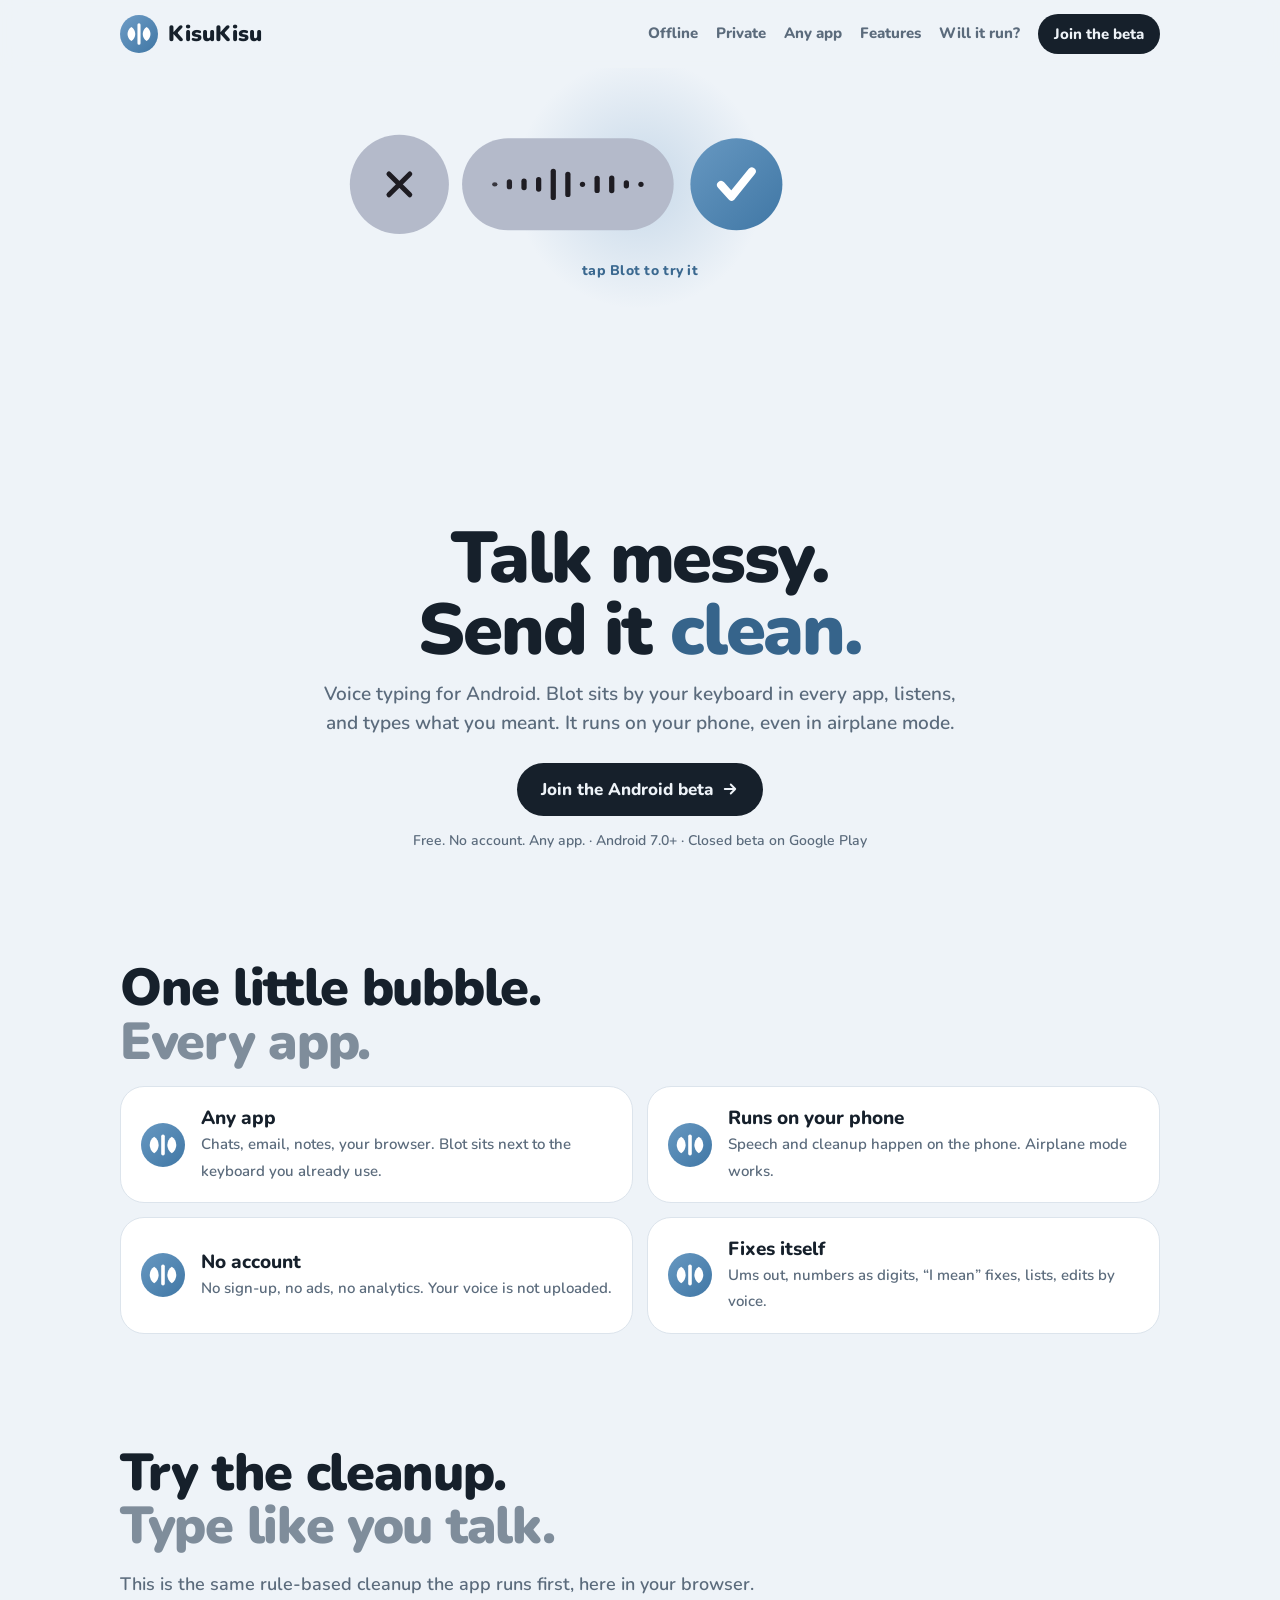
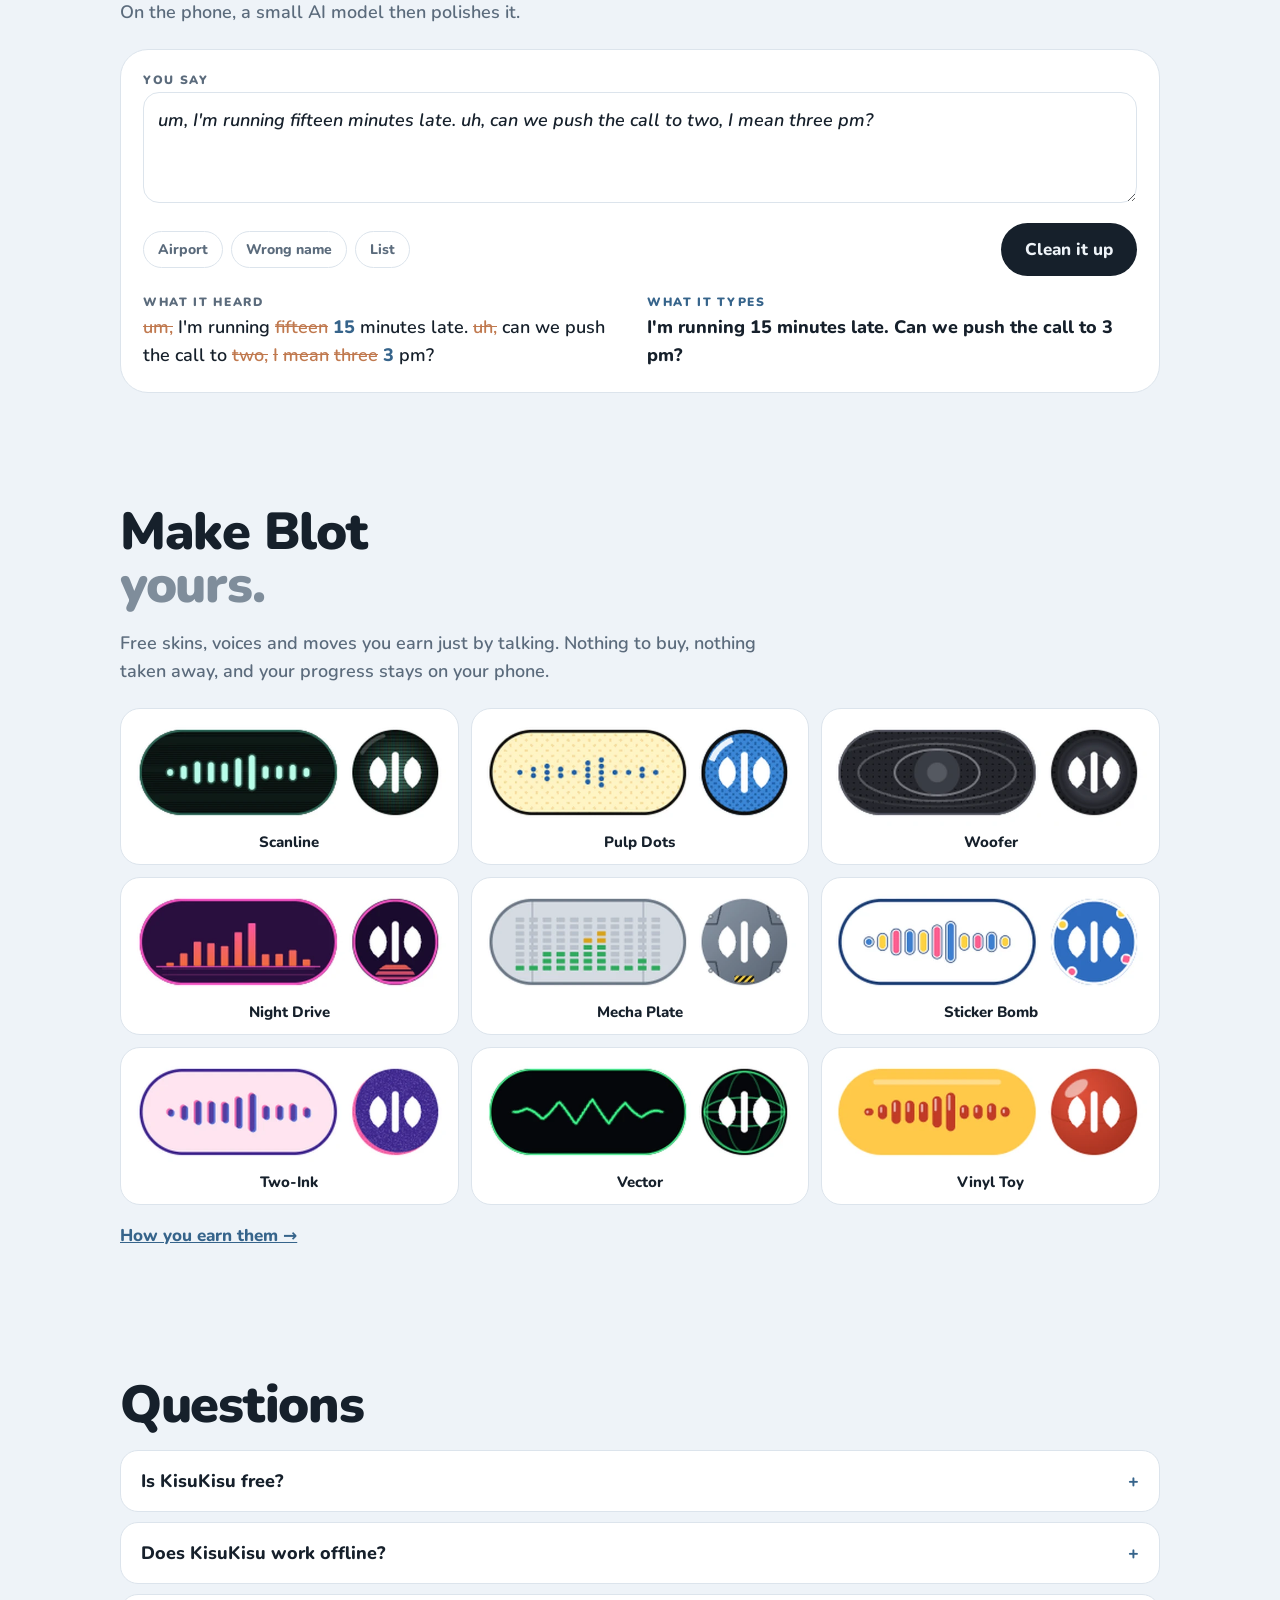
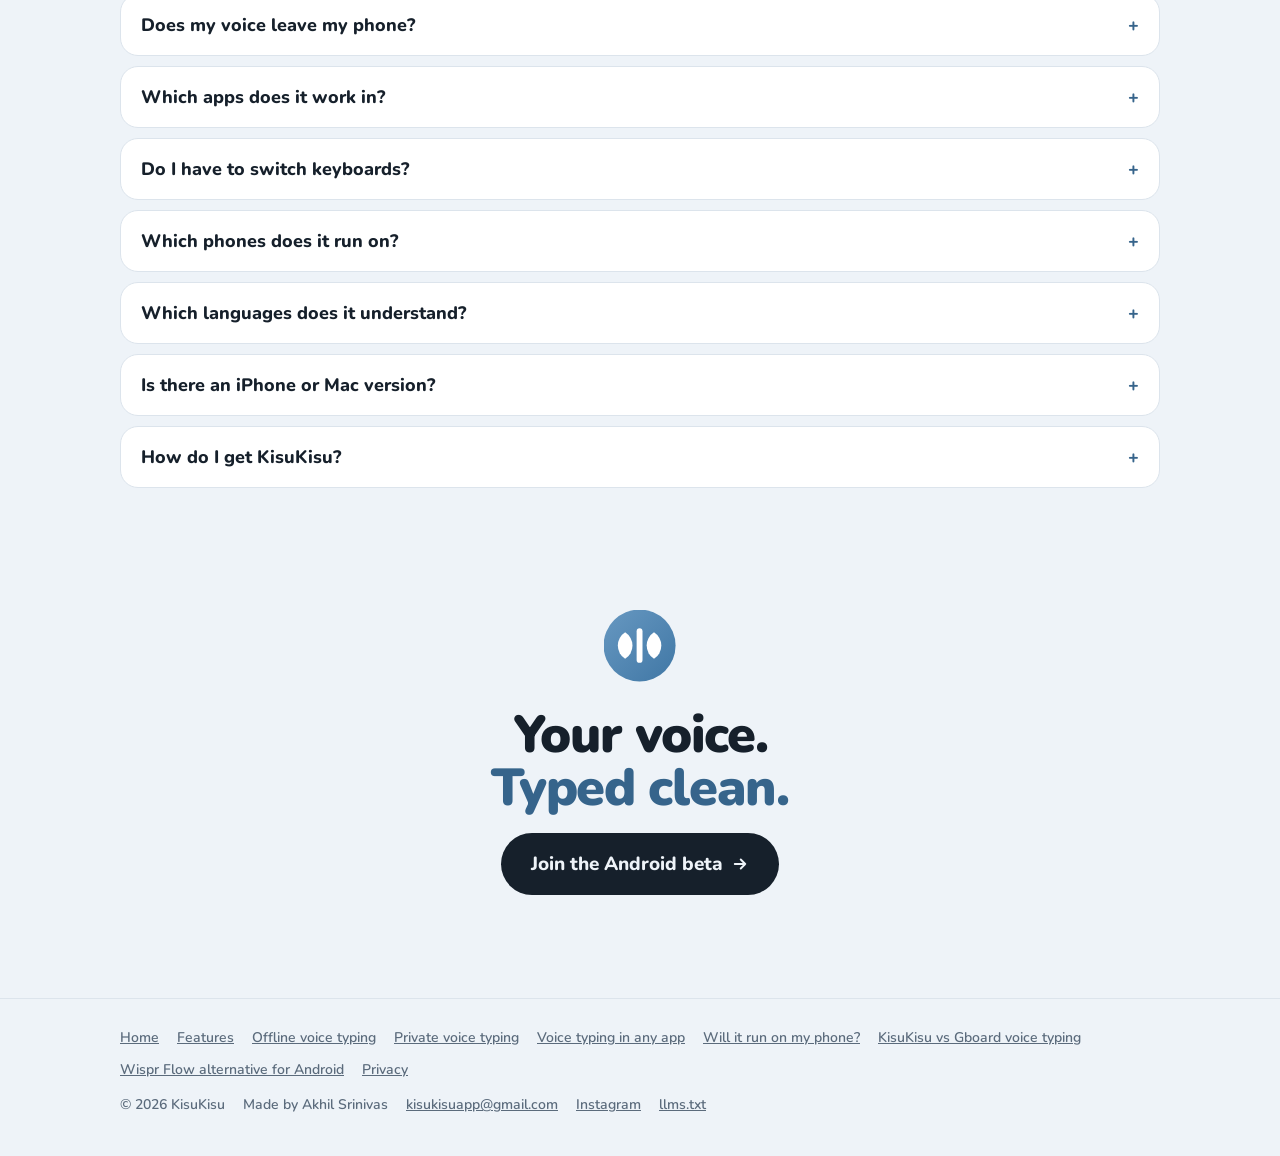
==== commit 917e9ddc: "Site: new homepage around the app's real bubble, one Features page, no version talk The homepage Blo" ====
--- a/index.html
+++ b/index.html
@@ -24,8 +24,8 @@
 <link rel="icon" href="data:image/svg+xml,%3Csvg xmlns=%27http://www.w3.org/2000/svg%27 viewBox=%270 0 100 100%27%3E%3Ccircle cx=%2750%27 cy=%2750%27 r=%2750%27 fill=%27%234682B4%27/%3E%3Cpath fill=%27%23fff%27 transform=%27translate(7 7) scale(.86)%27 d=%27M26.7,28.5 A25.43,25.43 0 0,0 26.7,71.5 A25.43,25.43 0 0,0 26.7,28.5 Z M45.25,22.05 A4.75,4.75 0 0,1 54.75,22.05 L54.75,77.95 A4.75,4.75 0 0,1 45.25,77.95 Z M73.3,28.5 A25.43,25.43 0 0,0 73.3,71.5 A25.43,25.43 0 0,0 73.3,28.5 Z%27/%3E%3C/svg%3E">
 <link rel="preconnect" href="https://fonts.googleapis.com">
 <link rel="preconnect" href="https://fonts.gstatic.com" crossorigin>
-<link href="https://fonts.googleapis.com/css2?family=Figtree:wght@400;500;600;700&family=Nunito:wght@600;700;800&display=swap" rel="stylesheet">
-<link rel="stylesheet" href="assets/home.css">
+<link href="https://fonts.googleapis.com/css2?family=Nunito:ital,wght@0,500;0,600;0,700;0,800;0,900;1,600&display=swap" rel="stylesheet">
+<link rel="stylesheet" href="assets/kisu.css">
 <script type="application/ld+json">
 {
  "@context": "https://schema.org",
@@ -34,8 +34,7 @@
  "operatingSystem": "Android 7.0 or later (64-bit ARM)",
  "applicationCategory": "UtilitiesApplication",
  "applicationSubCategory": "Voice typing",
- "softwareVersion": "1.4.0",
- "description": "Voice typing for Android that turns messy speech into clean text. Speech recognition and cleanup run on the phone, work offline, and need no account. A floating bubble works in any app.",
+  "description": "Voice typing for Android that turns messy speech into clean text. Speech recognition and cleanup run on the phone, work offline, and need no account. A floating bubble works in any app.",
  "offers": {
   "@type": "Offer",
   "price": "0",
@@ -153,236 +152,70 @@
 </script>
 </head>
 <body>
-<svg width="0" height="0" style="position:absolute" aria-hidden="true" focusable="false">
-  <defs>
-    <linearGradient id="kk-logo-g" x1="0" y1="0" x2="1" y2="1"><stop offset="0" class="lg0"/><stop offset=".55" class="lg1"/><stop offset="1" class="lg2"/></linearGradient>
-    <linearGradient id="kk-bub-g" x1="0" y1="0" x2="1" y2="1"><stop offset="0" class="bb0"/><stop offset="1" class="bb1"/></linearGradient>
-    <linearGradient id="kk-bub-u" gradientUnits="userSpaceOnUse" x1="-150" y1="-150" x2="150" y2="150"><stop offset="0" class="bb0"/><stop offset="1" class="bb1"/></linearGradient>
-    <radialGradient id="kk-glow"><stop offset="0" class="glw0"/><stop offset=".55" class="glw1"/><stop offset="1" class="glw2"/></radialGradient>
-    <symbol id="kk-mark" viewBox="0 0 100 100"><path d="M26.7,28.5 A25.43,25.43 0 0,0 26.7,71.5 A25.43,25.43 0 0,0 26.7,28.5 Z M45.25,22.05 A4.75,4.75 0 0,1 54.75,22.05 L54.75,77.95 A4.75,4.75 0 0,1 45.25,77.95 Z M73.3,28.5 A25.43,25.43 0 0,0 73.3,71.5 A25.43,25.43 0 0,0 73.3,28.5 Z"/></symbol>
-  </defs>
-</svg>
 <a class="skip" href="#main">Skip to content</a>
-<header class="top">
-  <div class="top-in">
-    <a class="lock" href="./" aria-label="KisuKisu home"><svg width="40" height="40" viewBox="0 0 100 100" aria-hidden="true"><circle cx="50" cy="50" r="50" fill="url(#kk-logo-g)"/><use href="#kk-mark" transform="translate(7 7) scale(0.86)" fill="#fff"/></svg><span><b>KisuKisu</b><small>Offline AI voice typing</small></span></a>
-    <nav aria-label="Main"><a class="nl" href="/offline-voice-typing.html">Offline</a><a class="nl" href="/private-voice-typing.html">Private</a><a class="nl" href="/voice-typing-any-app.html">Any app</a><a class="nl" href="/make-it-yours.html">Make it yours</a><a class="nl" href="/whats-new-in-1-4.html">What's new</a><a class="nl" href="/will-it-run-on-my-phone.html">Will it run?</a><a class="cta small" href="https://forms.gle/dwdAoq4V1xZWSHcG6">Join the beta</a></nav>
-  </div>
-</header>
-
+<header class="top"><div class="top-in">
+  <a class="lock" href="./" aria-label="KisuKisu home"><svg width="38" height="38" viewBox="0 0 100 100" aria-hidden="true"><defs><linearGradient id="lg" x1="0" y1="0" x2="1" y2="1"><stop offset="0" stop-color="#6E9CC6"/><stop offset="1" stop-color="#3F76A4"/></linearGradient></defs><circle cx="50" cy="50" r="50" fill="url(#lg)"/><path transform="translate(7 7) scale(0.86)" fill="#fff" d="M26.7,28.5 A25.43,25.43 0 0,0 26.7,71.5 A25.43,25.43 0 0,0 26.7,28.5 Z M45.25,22.05 A4.75,4.75 0 0,1 54.75,22.05 L54.75,77.95 A4.75,4.75 0 0,1 45.25,77.95 Z M73.3,28.5 A25.43,25.43 0 0,0 73.3,71.5 A25.43,25.43 0 0,0 73.3,28.5 Z"/></svg><b>KisuKisu</b></a>
+  <nav aria-label="Main"><a class="nl" href="/offline-voice-typing.html">Offline</a><a class="nl" href="/private-voice-typing.html">Private</a><a class="nl" href="/voice-typing-any-app.html">Any app</a><a class="nl" href="/features.html">Features</a><a class="nl" href="/will-it-run-on-my-phone.html">Will it run?</a><a class="cta small" href="https://forms.gle/dwdAoq4V1xZWSHcG6">Join the beta</a></nav>
+</div></header>
 <main id="main">
 
-<!-- 1. HERO: copy + phone, then the phone gives way to the transcript card -->
 <section class="hero" aria-labelledby="hero-h">
-  <div class="hero-pin" data-scrub="hero">
-    <div class="hero-stage">
-      <div class="hero-copy">
-        <h1 id="hero-h"><span class="rise" style="--d:0">Talk messy.</span><br><span class="rise" style="--d:1">Send it <em>clean.</em></span></h1>
-        <p class="lede rise" style="--d:2">Voice typing for Android that cleans up as you talk. Works in any app. Runs on your phone, even in airplane mode.</p>
-        <div class="cta-row rise" style="--d:3">
-          <a class="cta" href="https://forms.gle/dwdAoq4V1xZWSHcG6">Join the Android beta <svg width="18" height="18" viewBox="0 0 24 24" fill="none" stroke="currentColor" stroke-width="2.5" stroke-linecap="round" stroke-linejoin="round" aria-hidden="true"><path d="M5 12h14M13 6l6 6-6 6"/></svg></a>
-          <p class="promises">Free. No account. Any app.</p>
-        </div>
-        <p class="under rise" style="--d:4">Android 7.0+ · Closed beta on Google Play</p>
+  <div class="stage" id="stage">
+    <div class="halo" aria-hidden="true"></div>
+    <button type="button" class="bub" id="bub" aria-label="Tap Blot to play a dictation"></button>
+  </div>
+  <p class="hint" id="hint">tap Blot to try it</p>
+  <div class="take" aria-live="polite">
+    <p class="said" id="said"><span class="tag">You say</span><span id="said-t"></span></p>
+    <p class="typed" id="typed"><span class="tag acc">It types</span><span id="typed-t"></span></p>
+  </div>
+  <h1 id="hero-h">Talk messy.<br>Send it <em>clean.</em></h1>
+  <p class="lede">Voice typing for Android. Blot sits by your keyboard in every app, listens, and types what you meant. It runs on your phone, even in airplane mode.</p>
+  <div class="cta-row"><a class="cta" href="https://forms.gle/dwdAoq4V1xZWSHcG6">Join the Android beta <svg width="18" height="18" viewBox="0 0 24 24" fill="none" stroke="currentColor" stroke-width="2.5" stroke-linecap="round" stroke-linejoin="round" aria-hidden="true"><path d="M5 12h14M13 6l6 6-6 6"/></svg></a></div>
+  <p class="under">Free. No account. Any app. · Android 7.0+ · Closed beta on Google Play</p>
+</section>
+
+<section class="sec" aria-labelledby="apps-h">
+  <h2 id="apps-h">One little bubble.<br><span class="grey">Every app.</span></h2>
+  <div class="feats">
+    <a class="feat" href="/voice-typing-any-app.html"><span class="mini" data-dot></span><span><b>Any app</b><span>Chats, email, notes, your browser. Blot sits next to the keyboard you already use.</span></span></a>
+    <a class="feat" href="/offline-voice-typing.html"><span class="mini" data-dot></span><span><b>Runs on your phone</b><span>Speech and cleanup happen on the phone. Airplane mode works.</span></span></a>
+    <a class="feat" href="/private-voice-typing.html"><span class="mini" data-dot></span><span><b>No account</b><span>No sign-up, no ads, no analytics. Your voice is not uploaded.</span></span></a>
+    <a class="feat" href="/features.html"><span class="mini" data-dot></span><span><b>Fixes itself</b><span>Ums out, numbers as digits, “I mean” fixes, lists, edits by voice.</span></span></a>
+  </div>
+</section>
+
+<section class="sec try" id="try" aria-labelledby="try-h">
+  <h2 id="try-h">Try the cleanup.<br><span class="grey">Type like you talk.</span></h2>
+  <p class="sub">This is the same rule-based cleanup the app runs first, here in your browser. On the phone, a small AI model then polishes it.</p>
+  <div class="try-card">
+    <label for="try-in" class="tag">You say</label>
+    <textarea id="try-in" rows="3" spellcheck="false">um, I'm running fifteen minutes late. uh, can we push the call to two, I mean three pm?</textarea>
+    <div class="try-bar">
+      <div class="ex" role="group" aria-label="Examples">
+        <button type="button" data-ex="um, I land at six, I mean seven pm. uh, can you pick me up?">Airport</button>
+        <button type="button" data-ex="send it to mark, I mean john">Wrong name</button>
+        <button type="button" data-ex="shopping list one eggs two flour three sugar">List</button>
       </div>
-      <div class="hero-phone" aria-hidden="true"><div class="phone" data-phone="hero" style="--ps:.66"></div></div>
-      <div class="hero-card-wrap">
-        <div class="glow" aria-hidden="true"></div>
-        <figure class="tcard" aria-label="A messy spoken sentence and the clean text KisuKisu types">
-          <div class="tcard-head"><span class="rec" aria-hidden="true"><i></i><i></i><i></i><i></i><i></i></span><span class="tag">You say</span></div>
-          <p class="stream" data-stream="hero"></p>
-          <div class="tcard-out"><span class="tag acc">It types</span><p class="clean-line" data-clean="hero"></p></div>
-        </figure>
-        <ul class="chips" aria-label="What comes out">
-          <li style="--i:0">Ums and uhs</li><li style="--i:1">“I mean” fixes</li><li style="--i:2">Spoken numbers</li><li style="--i:3">Punctuation</li>
-        </ul>
-      </div>
+      <button type="button" class="cta" id="try-go">Clean it up</button>
     </div>
-  </div>
-</section>
-
-<!-- 2. HOW IT WORKS: pinned on desktop, stacked on phones -->
-<section class="how" id="how" aria-labelledby="how-h">
-  <div class="how-pin" data-scrub="how">
-    <div class="how-stage">
-      <div class="how-left">
-        <h2 id="how-h">From messy to clean.<br><span class="grey">In four steps.</span></h2>
-        <ol class="steps">
-          <li data-step="0">
-            <div class="vis" aria-hidden="true"></div>
-            <div class="step-txt"><span class="num">1</span><div><b>Tap the bubble.</b><p>Tap any text box. The KisuKisu bubble sits by your keyboard. Tap it and it opens: ✕ · waveform · ✓. Or hold it for a quick line.</p></div></div>
-          </li>
-          <li data-step="1">
-            <div class="vis" aria-hidden="true"></div>
-            <div class="step-txt"><span class="num">2</span><div><b>Talk messy.</b><p>Ums, restarts, “I mean”. Say it however it comes out. The speech model runs on your phone.</p></div></div>
-          </li>
-          <li data-step="2">
-            <div class="vis" aria-hidden="true"></div>
-            <div class="step-txt"><span class="num">3</span><div><b>Tidying up.</b><p>Tap ✓. Fillers come out, the correction wins, spoken numbers become digits, punctuation goes in.</p></div></div>
-          </li>
-          <li data-step="3">
-            <div class="vis" aria-hidden="true"></div>
-            <div class="step-txt"><span class="num">4</span><div><b>Lands in any app.</b><p>Clean text goes straight into the box. Or it's copied for you to paste, if you prefer.</p></div></div>
-          </li>
-        </ol>
-      </div>
-      <div class="how-right" aria-hidden="true"><div class="glow"></div><div class="vis" data-vis="desk"></div></div>
+    <div class="try-out" aria-live="polite">
+      <div><span class="tag">What it heard</span><p class="diff" id="try-diff"></p></div>
+      <div><span class="tag acc">What it types</span><p class="result" id="try-res"></p></div>
     </div>
   </div>
 </section>
 
-<!-- 3. ONE BUBBLE, EVERY APP -->
-<section class="apps" id="apps" aria-labelledby="apps-h">
-  <div class="wrap">
-    <div class="sec-head reveal">
-      <h2 id="apps-h">One bubble,<br><span class="grey">every app.</span></h2>
-      <p class="sub">It isn't a keyboard. It's a small bubble next to the one you already use, so it works wherever you can type: chat, email, notes, your browser.</p>
-    </div>
-    <div class="apps-row" data-apps>
-      <figure class="app-phone" style="--i:0"><div class="phone" data-phone="chat" style="--ps:.6"></div><figcaption>Chat</figcaption></figure>
-      <figure class="app-phone" style="--i:1"><div class="phone" data-phone="email" style="--ps:.6"></div><figcaption>Email</figcaption></figure>
-      <figure class="app-phone" style="--i:2"><div class="phone" data-phone="notes" style="--ps:.6"></div><figcaption>Notes <span class="fc-sub">copied, you paste</span></figcaption></figure>
-    </div>
-    <p class="note center reveal">Same words in each. With Accessibility on, it types straight into the box. Without it, the text is copied and you paste it.</p>
-  </div>
-</section>
-
-<!-- 4. OFFLINE -->
-<section class="offline" id="offline" aria-labelledby="off-h">
-  <div class="wrap off-grid" data-scrub="offline">
-    <div class="off-copy">
-      <h2 id="off-h">Zero bars.<br><span class="grey">Still typing.</span></h2>
-      <p class="sub">Speech recognition and cleanup both run on your phone. After a one-time model download, it works in airplane mode with no signal. Your voice stays on your phone. Nothing is uploaded.</p>
-      <div class="qs-card" aria-hidden="true">
-        <div class="qs-row"><span class="qs-ic plane"><svg width="20" height="20" viewBox="0 0 24 24" fill="currentColor"><path d="M21 16v-2l-8-5V3.5a1.5 1.5 0 0 0-3 0V9l-8 5v2l8-2.5V19l-2 1.5V22l3.5-1 3.5 1v-1.5L13 19v-5.5z"/></svg></span><span class="qs-l"><b>Airplane mode</b><small class="swap"><span class="a">Off</span><span class="b">On</span></small></span><span class="toggle"><i></i></span></div>
-        <div class="qs-row dim"><span class="qs-ic"><svg width="20" height="20" viewBox="0 0 24 24" fill="currentColor"><path d="M12 20l-3.5-4.3a5.5 5.5 0 0 1 7 0zM12 3C7.6 3 3.6 4.6.5 7.3l2.6 3.2A11.5 11.5 0 0 1 12 7.1c3.4 0 6.5 1.3 8.9 3.4l2.6-3.2A17.4 17.4 0 0 0 12 3z"/></svg></span><span class="qs-l"><b>Wi-Fi</b><small class="swap"><span class="a">Home Wi-Fi</span><span class="b">Off</span></small></span></div>
-        <div class="qs-row dim"><span class="qs-ic"><span class="bars big"><i></i><i></i><i></i><i></i></span></span><span class="qs-l"><b>Mobile data</b><small class="swap"><span class="a">4 bars</span><span class="b">No signal</span></small></span></div>
-      </div>
-    </div>
-    <div class="off-phone">
-      <div class="glow" aria-hidden="true"></div>
-      <div class="phone" data-phone="offline" style="--ps:.62" aria-hidden="true"></div>
-      <p class="toast" role="note"><span class="tick">✓</span> Typed on the phone, offline. Shown typed, not sent: sending still needs signal.</p>
-    </div>
-  </div>
-</section>
-
-<!-- 5. ACCENTS -->
-<section class="accent-sec" id="accent" aria-labelledby="acc-h">
-  <div class="wrap acc-grid">
-    <div class="reveal">
-      <h2 id="acc-h">Make it<br><span class="grey">yours.</span></h2>
-      <p class="sub">Five accent colours for highlights and the floating bubble. Pick one here and this page changes with it. In the app: Settings → Accent.</p>
-      <div class="swatches" role="group" aria-label="Accent colour">
-        <button type="button" class="sw" data-accent="steel" aria-pressed="true"><i></i><span>Steel blue</span></button>
-        <button type="button" class="sw" data-accent="copper" aria-pressed="false"><i></i><span>Copper</span></button>
-        <button type="button" class="sw" data-accent="sage" aria-pressed="false"><i></i><span>Sage</span></button>
-        <button type="button" class="sw" data-accent="violet" aria-pressed="false"><i></i><span>Violet</span></button>
-        <button type="button" class="sw" data-accent="rose" aria-pressed="false"><i></i><span>Rose</span></button>
-      </div>
-    </div>
-    <div class="acc-preview reveal" aria-hidden="true">
-      <div class="glow"></div>
-      <div class="acc-tile">
-        <div class="acc-rowlbl">Resting</div><div class="bub-slot" data-bub="rest"></div>
-        <div class="acc-rowlbl">Listening</div><div class="bub-slot" data-bub="tap"></div>
-        <div class="acc-rowlbl">Tidying up</div><div class="bub-slot" data-bub="busy"></div>
-        <div class="acc-rowlbl">Done</div><div class="bub-slot" data-bub="done"></div>
-      </div>
-    </div>
-  </div>
-</section>
-
-<!-- 5b. PERSONALITY: the status words -->
-<section class="persona" id="personality" aria-labelledby="per-h">
-  <div class="wrap per-grid">
-    <div class="reveal">
-      <h2 id="per-h">Pick its<br><span class="grey">personality.</span></h2>
-      <p class="sub">While it works, the bubble shows a few words. Keep them playful or plain, let it be a little mean, sarcastic or completely unhinged, write your own, or switch them off. In the app: Settings → Status words.</p>
-      <div class="styles" role="group" aria-label="Status words style">
-        <button type="button" data-style="playful" aria-pressed="true">Playful</button>
-        <button type="button" data-style="plain" aria-pressed="false">Plain</button>
-        <button type="button" data-style="mean" aria-pressed="false">Mean</button>
-        <button type="button" data-style="sarcastic" aria-pressed="false">Sarcastic</button>
-        <button type="button" data-style="unhinged" aria-pressed="false">Unhinged</button>
-        <button type="button" data-style="own" aria-pressed="false">Your own</button>
-        <button type="button" data-style="off" aria-pressed="false">Off</button>
-      </div>
-    </div>
-    <div class="per-stage reveal" aria-hidden="true">
-      <div class="glow"></div>
-      <div class="per-tile">
-        <div class="bub-slot per" data-bub="persona"></div>
-        <p class="per-stage-lbl">While it hears you</p>
-      </div>
-    </div>
-  </div>
-</section>
-
-<!-- 5c. REWARDS: skins, voices, moves -->
-<section class="rewards" id="rewards" aria-labelledby="rw-h">
-  <div class="wrap rw-grid">
-    <div class="reveal">
-      <h2 id="rw-h">Talk more.<br><span class="grey">Unlock more.</span></h2>
-      <p class="sub">Earn free skins, voices and moves just by dictating. Try a feature, build a streak, pass a word count. Nothing to buy, nothing ever taken away, and your progress stays on your phone.</p>
-      <p class="rw-links"><a class="cta small" href="/make-it-yours.html">See what you can earn</a> <a href="/whats-new-in-1-4.html">What's new in 1.4</a></p>
-    </div>
-    <div class="rw-skins reveal" role="list" aria-label="The nine skins in the first drop"><figure class="rw-skin" style="--i:0"><img src="assets/app/skin-scanline.webp" width="284" height="96" loading="lazy" alt="Scanline skin: the listening pill and the bubble"><figcaption>Scanline</figcaption></figure><figure class="rw-skin" style="--i:1"><img src="assets/app/skin-pulp.webp" width="284" height="96" loading="lazy" alt="Pulp Dots skin: the listening pill and the bubble"><figcaption>Pulp Dots</figcaption></figure><figure class="rw-skin" style="--i:2"><img src="assets/app/skin-woofer.webp" width="284" height="96" loading="lazy" alt="Woofer skin: the listening pill and the bubble"><figcaption>Woofer</figcaption></figure><figure class="rw-skin" style="--i:3"><img src="assets/app/skin-nightdrive.webp" width="284" height="96" loading="lazy" alt="Night Drive skin: the listening pill and the bubble"><figcaption>Night Drive</figcaption></figure><figure class="rw-skin" style="--i:4"><img src="assets/app/skin-mecha.webp" width="284" height="96" loading="lazy" alt="Mecha Plate skin: the listening pill and the bubble"><figcaption>Mecha Plate</figcaption></figure><figure class="rw-skin" style="--i:5"><img src="assets/app/skin-sticker.webp" width="284" height="96" loading="lazy" alt="Sticker Bomb skin: the listening pill and the bubble"><figcaption>Sticker Bomb</figcaption></figure><figure class="rw-skin" style="--i:6"><img src="assets/app/skin-twoink.webp" width="284" height="96" loading="lazy" alt="Two-Ink skin: the listening pill and the bubble"><figcaption>Two-Ink</figcaption></figure><figure class="rw-skin" style="--i:7"><img src="assets/app/skin-vector.webp" width="284" height="96" loading="lazy" alt="Vector skin: the listening pill and the bubble"><figcaption>Vector</figcaption></figure><figure class="rw-skin" style="--i:8"><img src="assets/app/skin-vinyl.webp" width="284" height="96" loading="lazy" alt="Vinyl Toy skin: the listening pill and the bubble"><figcaption>Vinyl Toy</figcaption></figure></div>
-  </div>
-</section>
-
-<!-- 5d. YOUR JOURNEY -->
-<section class="journey" id="journey" aria-labelledby="jy-h">
-  <div class="wrap jy-grid">
-    <div class="jy-shots reveal">
-      <figure class="jy-card"><img src="assets/app/crop-journey-days.webp" width="780" height="730" loading="lazy" alt="Your journey, days in a row: 3 days unlocks the Pulp Dots skin, 7 days the Moonwalk move, 14 days the Night Drive skin"><figcaption>Days in a row</figcaption></figure>
-      <figure class="jy-card"><img src="assets/app/crop-journey-words.webp" width="780" height="925" loading="lazy" alt="Your journey, words: 1,000 words unlocks Scanline, 5,000 Vinyl Toy, 10,000 Woofer, 25,000 Two-Ink"><figcaption>Words</figcaption></figure>
-    </div>
-    <div class="reveal">
-      <h2 id="jy-h">See how far<br><span class="grey">you've come.</span></h2>
-      <p class="sub">Your journey shows your words, your days in a row and the things you've tried, in chapters, with the next prize always in sight. Streaks forgive a missed day: a freeze each week, a one-time repair, no guilt.</p>
-      <ul class="jy-list">
-        <li><b>Blot lingers.</b> After the keyboard closes, it stays a moment, then leaves.</li>
-        <li><b>A practice box.</b> Try every feature on a safe screen.</li>
-        <li><b>On or off, per app.</b> Keep Blot out of the apps you don't want it in.</li>
-        <li><b>Your own backup.</b> Save your progress and dictionary to a file you choose.</li>
-      </ul>
-    </div>
-  </div>
-</section>
-
-<!-- 6. TRY THE CLEANUP -->
-<section class="try" id="try" aria-labelledby="try-h">
-  <div class="wrap">
-    <div class="sec-head reveal">
-      <h2 id="try-h">Try the cleanup.<br><span class="grey">Type like you talk.</span></h2>
-      <p class="sub">This is the same rule-based cleanup the app runs first, running here in your browser. The app can also polish with an on-device AI model.</p>
-    </div>
-    <div class="try-card reveal">
-      <label for="try-in" class="tag">You say</label>
-      <textarea id="try-in" rows="3" spellcheck="false">um, I'm running fifteen minutes late. uh, can we push the call to two, I mean three pm?</textarea>
-      <div class="try-bar">
-        <div class="ex" role="group" aria-label="Examples">
-          <button type="button" data-ex="um, I land at six, I mean seven pm. uh, can you pick me up?">Airport</button>
-          <button type="button" data-ex="send it to mark, I mean john">Wrong name</button>
-          <button type="button" data-ex="uh, can you book a table for twelve, I mean fourteen people? um, thanks!">Booking</button>
-          <button type="button" data-ex="shopping list one eggs two flour three sugar">List</button>
-        </div>
-        <button type="button" class="cta" id="try-go">Clean it up</button>
-      </div>
-      <div class="try-out" aria-live="polite">
-        <div><span class="tag">What it heard</span><p class="diff" id="try-diff"></p></div>
-        <div><span class="tag acc">What it types</span><p class="result" id="try-res"></p></div>
-      </div>
-    </div>
-  </div>
-</section>
-
-<!-- 7. FAQ + final CTA -->
-<section id="faq" aria-labelledby="faq-h">
-  <div class="wrap narrow">
-    <h2 id="faq-h" class="reveal">Questions</h2>
-  <div class="faq reveal">
+<section class="sec" id="yours" aria-labelledby="yours-h">
+  <h2 id="yours-h">Make Blot<br><span class="grey">yours.</span></h2>
+  <p class="sub">Free skins, voices and moves you earn just by talking. Nothing to buy, nothing taken away, and your progress stays on your phone.</p>
+  <div class="skins" role="list"><figure class="sk"><img src="assets/app/skin-scanline.webp" width="284" height="96" loading="lazy" alt="Scanline skin: the listening pill and Blot"><figcaption>Scanline</figcaption></figure><figure class="sk"><img src="assets/app/skin-pulp.webp" width="284" height="96" loading="lazy" alt="Pulp Dots skin: the listening pill and Blot"><figcaption>Pulp Dots</figcaption></figure><figure class="sk"><img src="assets/app/skin-woofer.webp" width="284" height="96" loading="lazy" alt="Woofer skin: the listening pill and Blot"><figcaption>Woofer</figcaption></figure><figure class="sk"><img src="assets/app/skin-nightdrive.webp" width="284" height="96" loading="lazy" alt="Night Drive skin: the listening pill and Blot"><figcaption>Night Drive</figcaption></figure><figure class="sk"><img src="assets/app/skin-mecha.webp" width="284" height="96" loading="lazy" alt="Mecha Plate skin: the listening pill and Blot"><figcaption>Mecha Plate</figcaption></figure><figure class="sk"><img src="assets/app/skin-sticker.webp" width="284" height="96" loading="lazy" alt="Sticker Bomb skin: the listening pill and Blot"><figcaption>Sticker Bomb</figcaption></figure><figure class="sk"><img src="assets/app/skin-twoink.webp" width="284" height="96" loading="lazy" alt="Two-Ink skin: the listening pill and Blot"><figcaption>Two-Ink</figcaption></figure><figure class="sk"><img src="assets/app/skin-vector.webp" width="284" height="96" loading="lazy" alt="Vector skin: the listening pill and Blot"><figcaption>Vector</figcaption></figure><figure class="sk"><img src="assets/app/skin-vinyl.webp" width="284" height="96" loading="lazy" alt="Vinyl Toy skin: the listening pill and Blot"><figcaption>Vinyl Toy</figcaption></figure></div>
+  <p class="more"><a href="/features.html#make-it-yours">How you earn them →</a></p>
+</section>
+
+<section class="sec" id="faq" aria-labelledby="faq-h">
+  <h2 id="faq-h">Questions</h2>
+  <div class="faq">
 <details><summary>Is KisuKisu free?</summary><div><p>Yes. KisuKisu is free. No account, no ads, no subscription.</p></div></details>
 <details><summary>Does KisuKisu work offline?</summary><div><p>Yes. Speech recognition and cleanup both run on your phone. After a one-time model download, it works in airplane mode with no signal. <a href="/offline-voice-typing.html">More on offline</a>.</p></div></details>
 <details><summary>Does my voice leave my phone?</summary><div><p>No. Your voice is turned into text on your phone and nothing is uploaded. The only exception is if you choose to connect a cloud AI provider in Settings with your own API key. That is off unless you turn it on. <a href="/private-voice-typing.html">More on privacy</a>.</p></div></details>
@@ -393,32 +226,20 @@
 <details><summary>Is there an iPhone or Mac version?</summary><div><p>Android only for now. A Mac version is coming soon. There is no iPhone version.</p></div></details>
 <details><summary>How do I get KisuKisu?</summary><div><p>KisuKisu is in closed testing on Google Play. <a href="https://forms.gle/dwdAoq4V1xZWSHcG6">Fill in the short form</a> with the Google account you use in the Play Store. We add you, usually within a day, and you install it from Google Play.</p></div></details>
 </div>
-  </div>
-</section>
-
-<section class="final" id="beta" aria-labelledby="final-h" data-scrub="final">
-  <div class="wrap">
-    <button type="button" class="final-dot" aria-label="Blot, the KisuKisu bubble: tap for a little celebration"><svg viewBox="0 0 100 100" aria-hidden="true"><circle cx="50" cy="50" r="50" fill="url(#kk-bub-g)"/><use href="#kk-mark" transform="translate(7 7) scale(0.86)" fill="#fff"/></svg></button>
-    <h2 id="final-h" class="fill"><span class="w">Your</span> <span class="w">voice.</span><br><span class="w">Typed</span> <span class="w acc">clean.</span></h2>
-    <p class="sub center">KisuKisu is in closed testing on Google Play. It's free. Android only for now.</p>
-    <ol class="join">
-      <li><span>1</span>Fill in a short form with the Google account you use in the Play Store.</li>
-      <li><span>2</span>We add you as a tester, usually within a day.</li>
-      <li><span>3</span>Install KisuKisu from Google Play like any other app.</li>
-    </ol>
-    <p class="center"><a class="cta big" href="https://forms.gle/dwdAoq4V1xZWSHcG6">Join the Android beta <svg width="18" height="18" viewBox="0 0 24 24" fill="none" stroke="currentColor" stroke-width="2.5" stroke-linecap="round" stroke-linejoin="round" aria-hidden="true"><path d="M5 12h14M13 6l6 6-6 6"/></svg></a></p>
-  </div>
-</section>
-
+</section>
+
+<section class="sec final" id="beta" aria-labelledby="final-h">
+  <span class="mini big" data-dot></span>
+  <h2 id="final-h">Your voice.<br><span class="acc">Typed clean.</span></h2>
+  <p class="center"><a class="cta big" href="https://forms.gle/dwdAoq4V1xZWSHcG6">Join the Android beta <svg width="18" height="18" viewBox="0 0 24 24" fill="none" stroke="currentColor" stroke-width="2.5" stroke-linecap="round" stroke-linejoin="round" aria-hidden="true"><path d="M5 12h14M13 6l6 6-6 6"/></svg></a></p>
+</section>
 </main>
-<footer>
-  <div class="wrap">
-  <div class="cols"><a href="./">Home</a><a href="/offline-voice-typing.html">Offline voice typing</a><a href="/private-voice-typing.html">Private voice typing</a><a href="/voice-typing-any-app.html">Voice typing in any app</a><a href="/will-it-run-on-my-phone.html">Will it run on my phone?</a><a href="/compare/gboard-voice-typing.html">KisuKisu vs Gboard voice typing</a><a href="/compare/wispr-flow-alternative-android.html">Wispr Flow alternative for Android</a><a href="/privacy.html">Privacy</a></div>
+<footer class="foot"><div class="foot-in">
+  <div class="cols"><a href="./">Home</a><a href="/features.html">Features</a><a href="/offline-voice-typing.html">Offline voice typing</a><a href="/private-voice-typing.html">Private voice typing</a><a href="/voice-typing-any-app.html">Voice typing in any app</a><a href="/will-it-run-on-my-phone.html">Will it run on my phone?</a><a href="/compare/gboard-voice-typing.html">KisuKisu vs Gboard voice typing</a><a href="/compare/wispr-flow-alternative-android.html">Wispr Flow alternative for Android</a><a href="/privacy.html">Privacy</a></div>
   <div class="cols fine"><span>© 2026 KisuKisu</span><span>Made by Akhil Srinivas</span><a href="mailto:kisukisuapp@gmail.com">kisukisuapp@gmail.com</a><a href="https://instagram.com/kisukisuapp">Instagram</a><a href="/llms.txt">llms.txt</a></div>
-  </div>
-</footer>
+</div></footer>
+<script src="assets/bubble.js"></script>
 <script src="assets/textproc.js" defer></script>
-<script src="assets/dot.js" defer></script>
-<script src="assets/home.js" defer></script>
+<script src="assets/kisu.js" defer></script>
 </body>
 </html>
--- a/assets/kisu.css
+++ b/assets/kisu.css
@@ -0,0 +1,64 @@
+/* KisuKisu homepage: calm, light-first, Nunito, the steel accent. Blot comes from bubble.js. */
+:root {
+  --bg: #EEF3F8; --card: #FFFFFF; --ink: #16202B; --ink2: #5B6B7C; --line: #DCE4EC; --acc: #36648B; --acc2: #4682B4;
+  --soft: rgba(110,156,198,.30); --shadow: rgba(30,60,90,.10); --max: 1080px; color-scheme: light;
+}
+@media (prefers-color-scheme: dark) {
+  :root:not([data-theme="light"]) { --bg: #0E1116; --card: #161B22; --ink: #EEF2F6; --ink2: #93A1B0; --line: #28303A; --acc: #8DB6DC; --acc2: #7FA7CC;
+    --soft: rgba(110,156,198,.22); --shadow: rgba(0,0,0,.45); color-scheme: dark; }
+}
+* { box-sizing: border-box; }
+html { -webkit-text-size-adjust: 100%; }
+body { margin: 0; background: var(--bg); color: var(--ink); font: 600 17px/1.55 Nunito, system-ui, sans-serif; overflow-x: hidden; }
+a { color: var(--acc); }
+.skip { position: absolute; left: -999px; top: 8px; background: var(--ink); color: var(--bg); padding: 8px 14px; border-radius: 10px; z-index: 20; }
+.skip:focus { left: 8px; }
+:focus-visible { outline: 3px solid var(--acc2); outline-offset: 3px; border-radius: 10px; }
+.top { position: sticky; top: 0; z-index: 10; background: color-mix(in srgb, var(--bg) 88%, transparent); backdrop-filter: blur(10px); }
+.top-in { max-width: var(--max); margin: 0 auto; padding: 14px 20px; display: flex; align-items: center; justify-content: space-between; gap: 16px; }
+.lock { display: flex; align-items: center; gap: 10px; color: inherit; text-decoration: none; } .lock b { font: 900 22px Nunito; }
+nav { display: flex; align-items: center; gap: 18px; }
+.nl { color: var(--ink2); text-decoration: none; font-weight: 800; font-size: 15px; } .nl:hover { color: var(--ink); }
+@media (max-width: 860px) { .nl { display: none; } }
+.cta { display: inline-flex; align-items: center; gap: 8px; background: var(--ink); color: var(--bg); border: 0; border-radius: 999px; padding: 15px 24px; font: 800 17px Nunito; text-decoration: none; cursor: pointer; }
+.cta.small { padding: 10px 16px; font-size: 15px; } .cta.big { padding: 18px 30px; font-size: 19px; }
+.hero { max-width: 760px; margin: 0 auto; padding: 24px 20px 40px; text-align: center; }
+.stage { position: relative; display: flex; align-items: center; justify-content: flex-start; margin: 18px 0 0; }
+.halo { position: absolute; left: 50%; top: 50%; width: 260px; height: 260px; margin: -130px 0 0 -130px; border-radius: 50%; background: radial-gradient(circle, var(--soft), transparent 68%); pointer-events: none; }
+.bub { position: relative; display: block; width: 100%; padding: 0; border: 0; background: none; cursor: pointer; -webkit-tap-highlight-color: transparent; }
+.bub svg { will-change: transform; }
+.hint { margin: 2px 0 0; font: 800 14px Nunito; color: var(--acc); letter-spacing: .02em; transition: opacity .4s; } .hint.gone { opacity: 0; }
+.take { min-height: 200px; margin: 16px auto 8px; max-width: 520px; text-align: left; }
+.take p { margin: 0 0 10px; opacity: 0; transform: translateY(6px); transition: opacity .35s, transform .35s; } .take p.on { opacity: 1; transform: none; }
+.tag { display: block; font: 900 12px Nunito; letter-spacing: .14em; text-transform: uppercase; color: var(--ink2); margin-bottom: 4px; } .tag.acc { color: var(--acc); }
+.said span:last-child { font-style: italic; color: var(--ink2); font-size: 18px; }
+.typed span:last-child { font: 800 22px/1.35 Nunito; }
+h1 { font: 900 clamp(44px, 8vw, 72px)/1 Nunito; letter-spacing: -.03em; margin: 26px 0 14px; } h1 em { font-style: normal; color: var(--acc); }
+.lede { font-size: 19px; color: var(--ink2); margin: 0 auto 24px; max-width: 34em; }
+.under { font-size: 14px; color: var(--ink2); margin-top: 14px; }
+.sec { max-width: var(--max); margin: 0 auto; padding: 56px 20px; }
+h2 { font: 900 clamp(34px, 5vw, 52px)/1.03 Nunito; letter-spacing: -.025em; margin: 0 0 18px; } .grey { color: var(--ink2); opacity: .75; } .acc { color: var(--acc); }
+.sub { color: var(--ink2); font-size: 18px; max-width: 36em; margin: 0 0 22px; }
+.feats { display: grid; gap: 14px; grid-template-columns: repeat(2, minmax(0, 1fr)); }
+@media (max-width: 700px) { .feats { grid-template-columns: 1fr; } }
+.feat { display: flex; gap: 16px; align-items: center; background: var(--card); border: 1px solid var(--line); border-radius: 24px; padding: 18px 20px; color: inherit; text-decoration: none; }
+.feat b { display: block; font: 800 19px Nunito; } .feat span span { color: var(--ink2); font-size: 15px; }
+.mini { display: inline-block; overflow: hidden; flex: none; line-height: 0; }
+.try-card { background: var(--card); border: 1px solid var(--line); border-radius: 28px; padding: 22px; }
+textarea { width: 100%; border: 1px solid var(--line); border-radius: 16px; padding: 14px; font: italic 600 18px/1.5 Nunito; background: transparent; color: var(--ink); resize: vertical; }
+.try-bar { display: flex; flex-wrap: wrap; gap: 10px; justify-content: space-between; align-items: center; margin: 12px 0 18px; }
+.ex { display: flex; flex-wrap: wrap; gap: 8px; } .ex button { border: 1px solid var(--line); background: transparent; color: var(--ink2); border-radius: 999px; padding: 8px 14px; font: 800 14px Nunito; cursor: pointer; }
+.try-out { display: grid; gap: 14px; grid-template-columns: 1fr 1fr; } @media (max-width: 700px) { .try-out { grid-template-columns: 1fr; } }
+.try-out p { margin: 0; font-size: 18px; } .result { font-weight: 800; } .diff s { color: #C0794F; } .diff ins { text-decoration: none; color: var(--acc); font-weight: 800; }
+.skins { display: grid; gap: 12px; grid-template-columns: repeat(3, minmax(0, 1fr)); }
+@media (max-width: 700px) { .skins { grid-template-columns: repeat(2, minmax(0, 1fr)); } }
+.sk { margin: 0; background: #fff; border: 1px solid var(--line); border-radius: 20px; padding: 12px; text-align: center; }
+.sk img { display: block; width: 100%; height: auto; } .sk figcaption { color: #16202B; font: 800 15px Nunito; margin-top: 6px; }
+.more { margin-top: 18px; font-weight: 800; }
+.faq details { background: var(--card); border: 1px solid var(--line); border-radius: 18px; margin-bottom: 10px; padding: 0 20px; }
+.faq summary { cursor: pointer; font: 800 18px Nunito; padding: 18px 0; list-style: none; } .faq summary::-webkit-details-marker { display: none; }
+.faq summary::after { content: "+"; float: right; color: var(--acc); } .faq details[open] summary::after { content: "−"; }
+.faq details > div { color: var(--ink2); padding-bottom: 16px; } .faq p { margin: 0; }
+.final { text-align: center; } .final .mini { margin-bottom: 18px; } .center { text-align: center; }
+.foot { border-top: 1px solid var(--line); margin-top: 30px; } .foot-in { max-width: var(--max); margin: 0 auto; padding: 28px 20px 40px; }
+.cols { display: flex; flex-wrap: wrap; gap: 10px 18px; font-size: 14px; } .cols a { color: var(--ink2); } .cols.fine { margin-top: 14px; color: var(--ink2); }
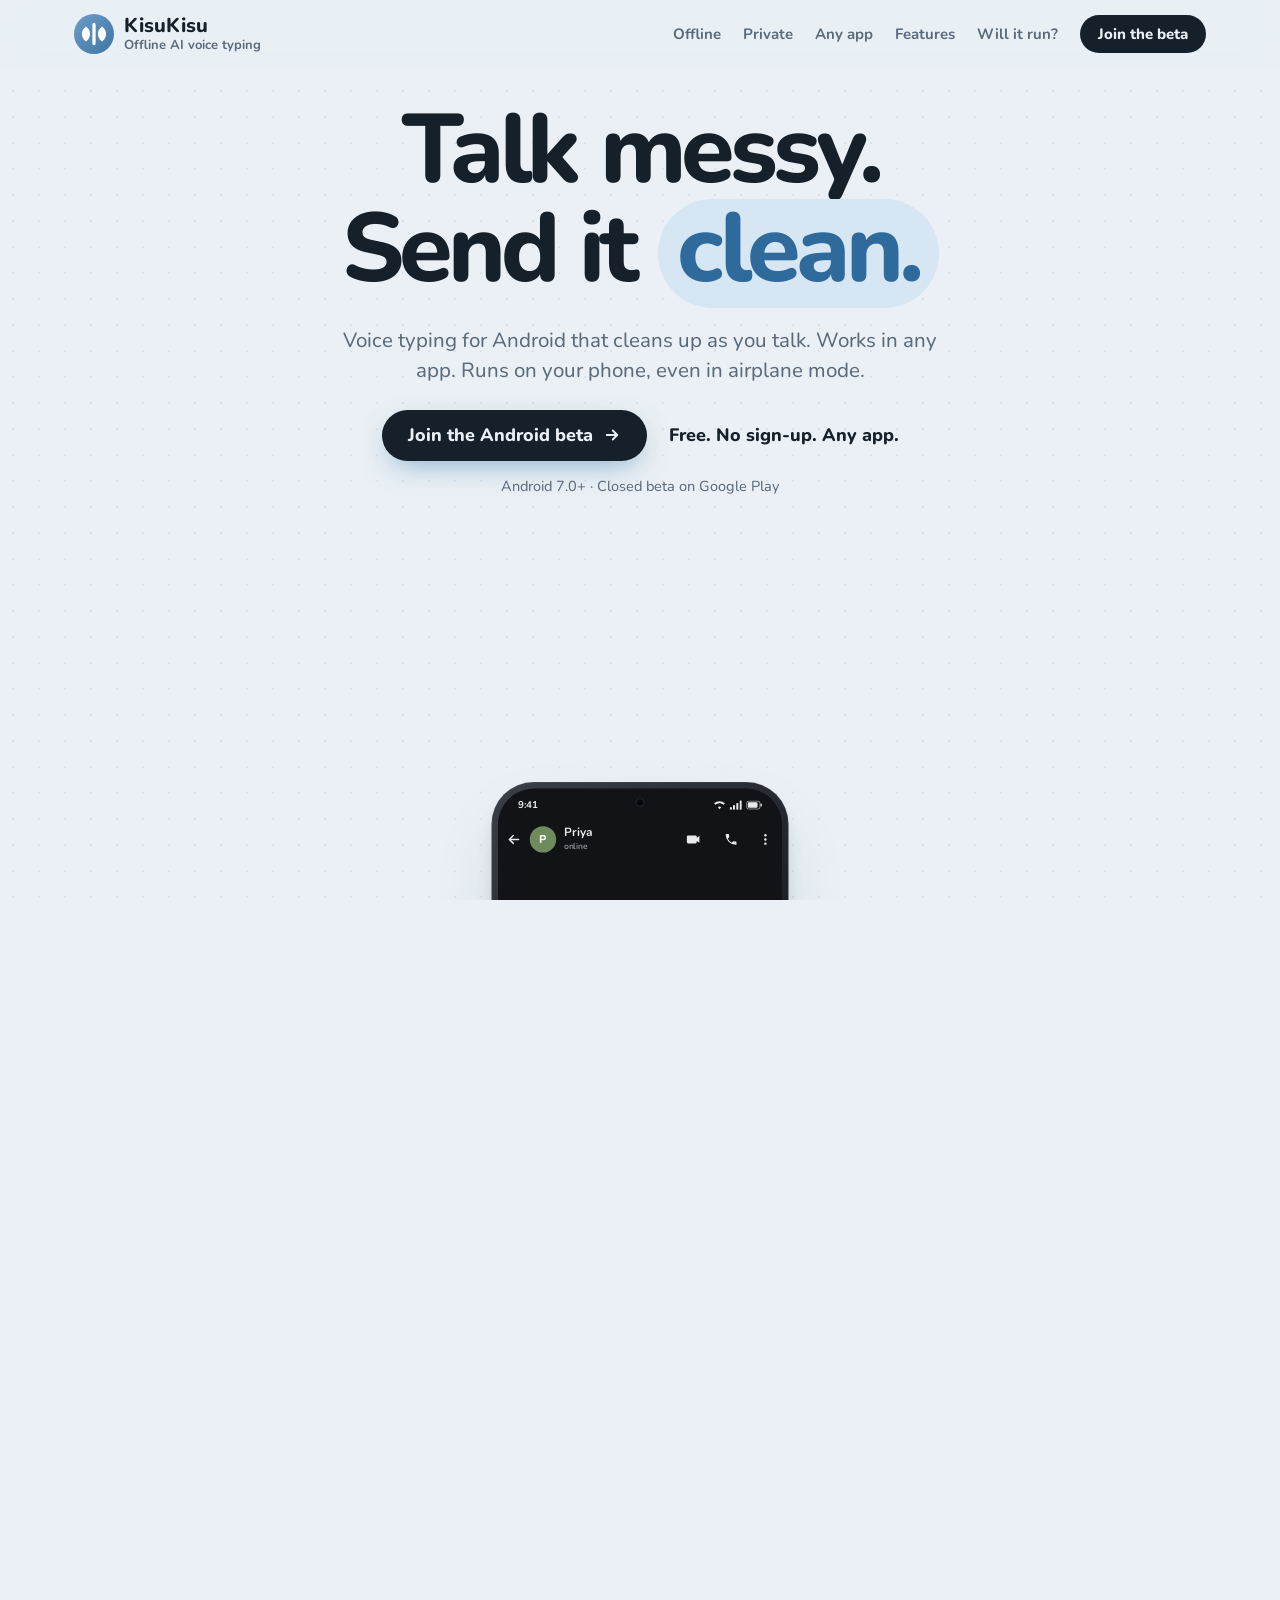
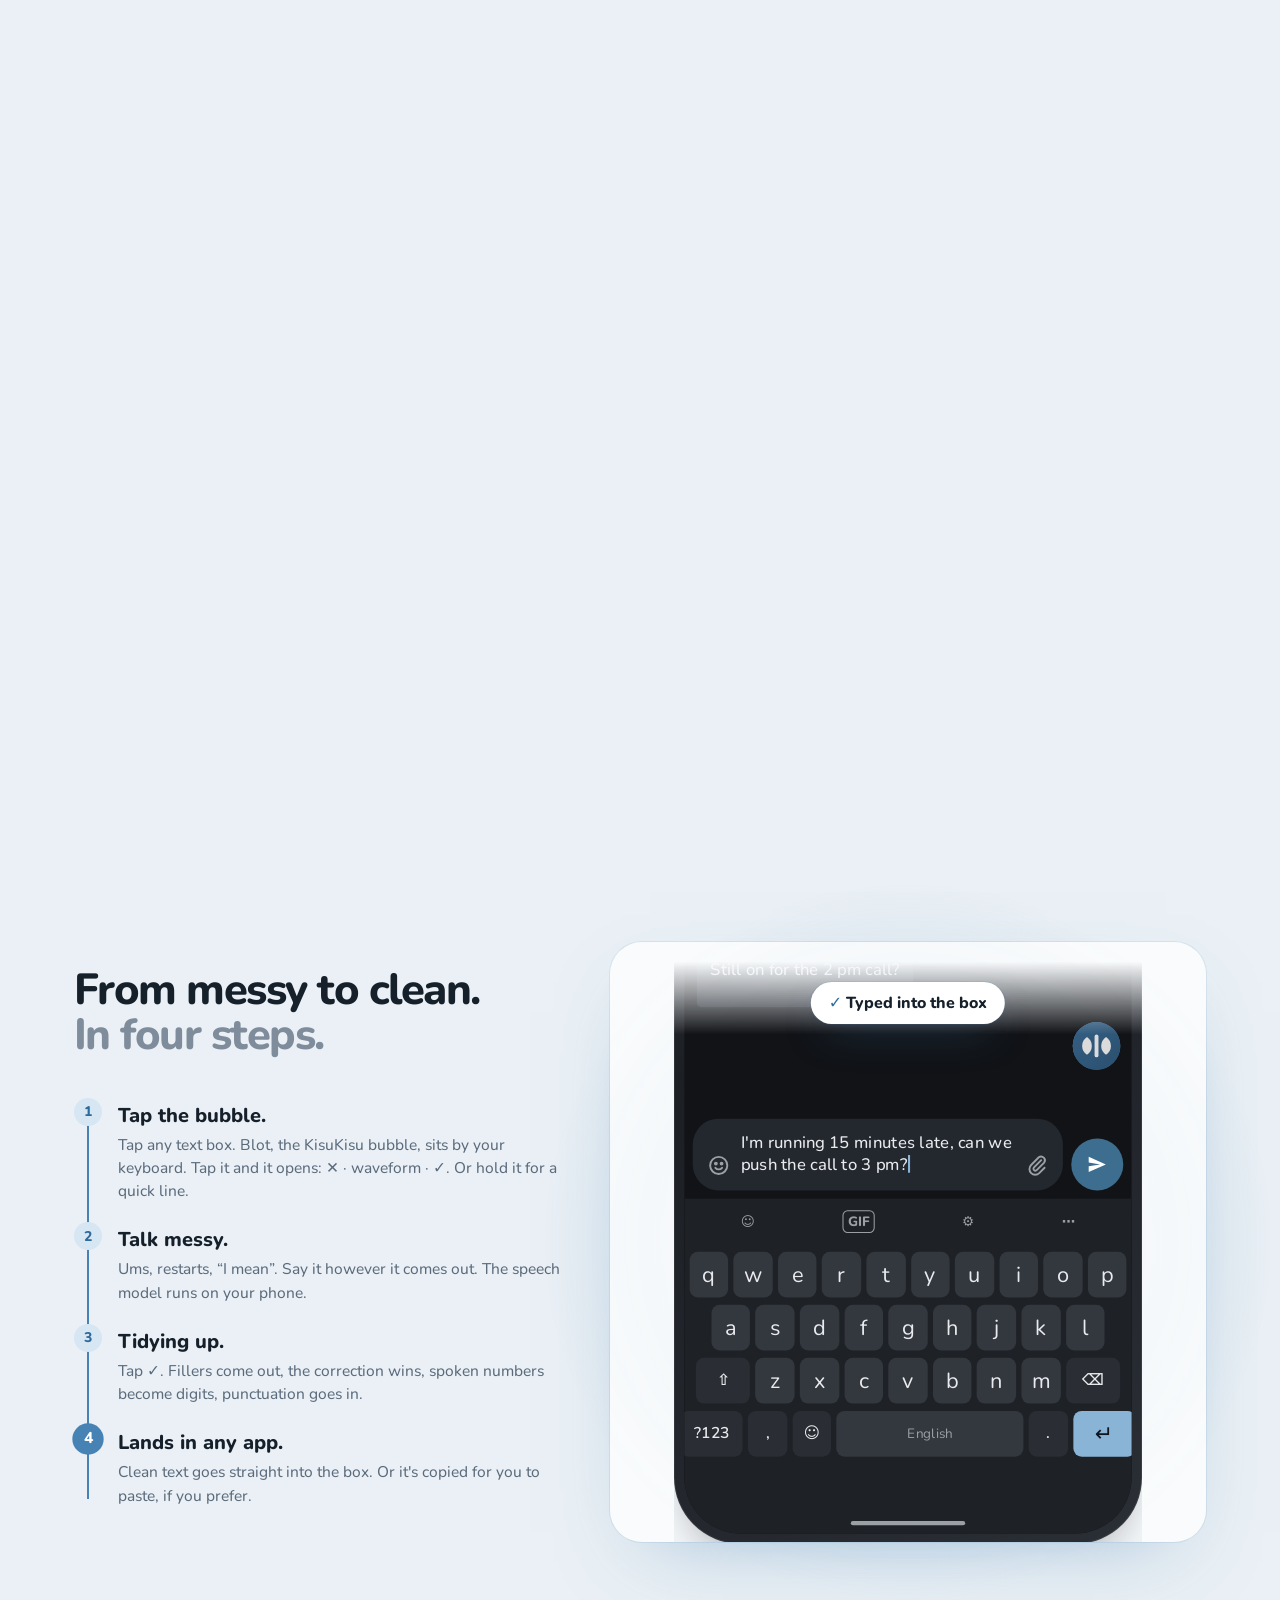
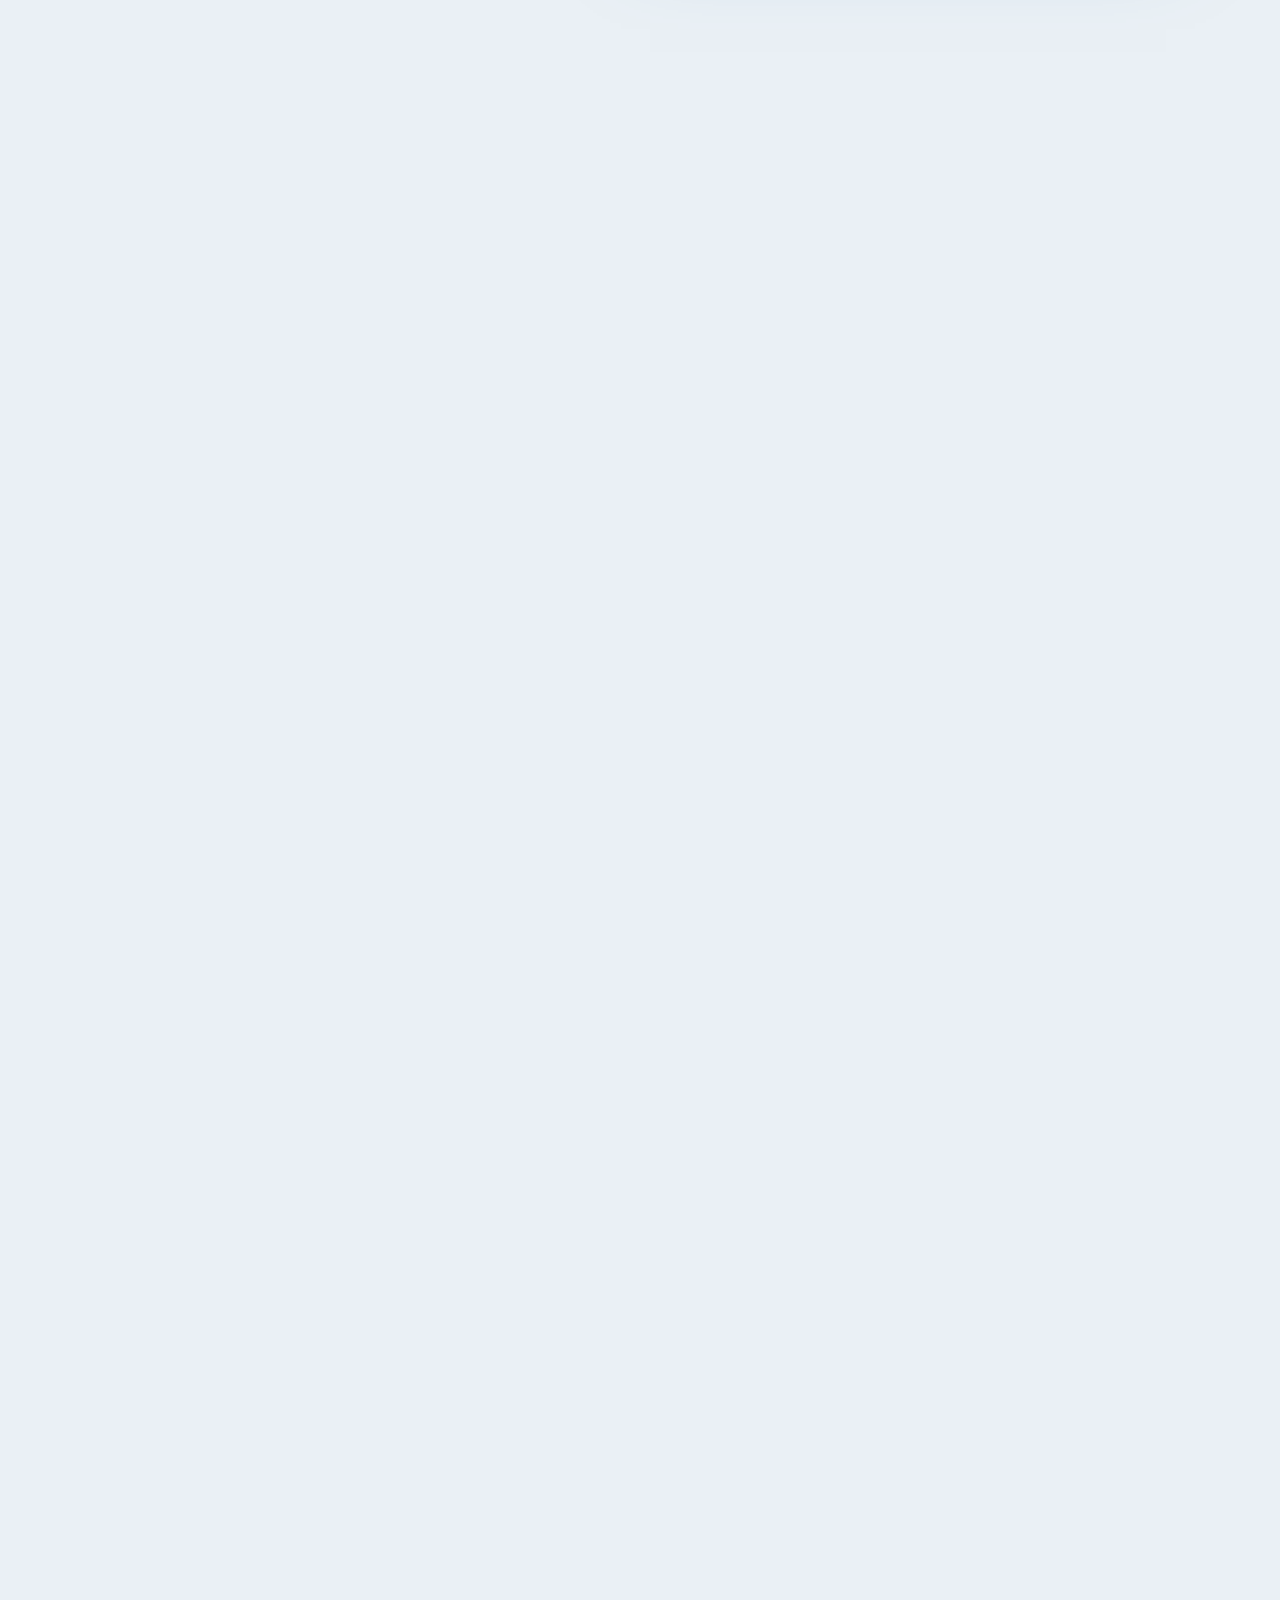
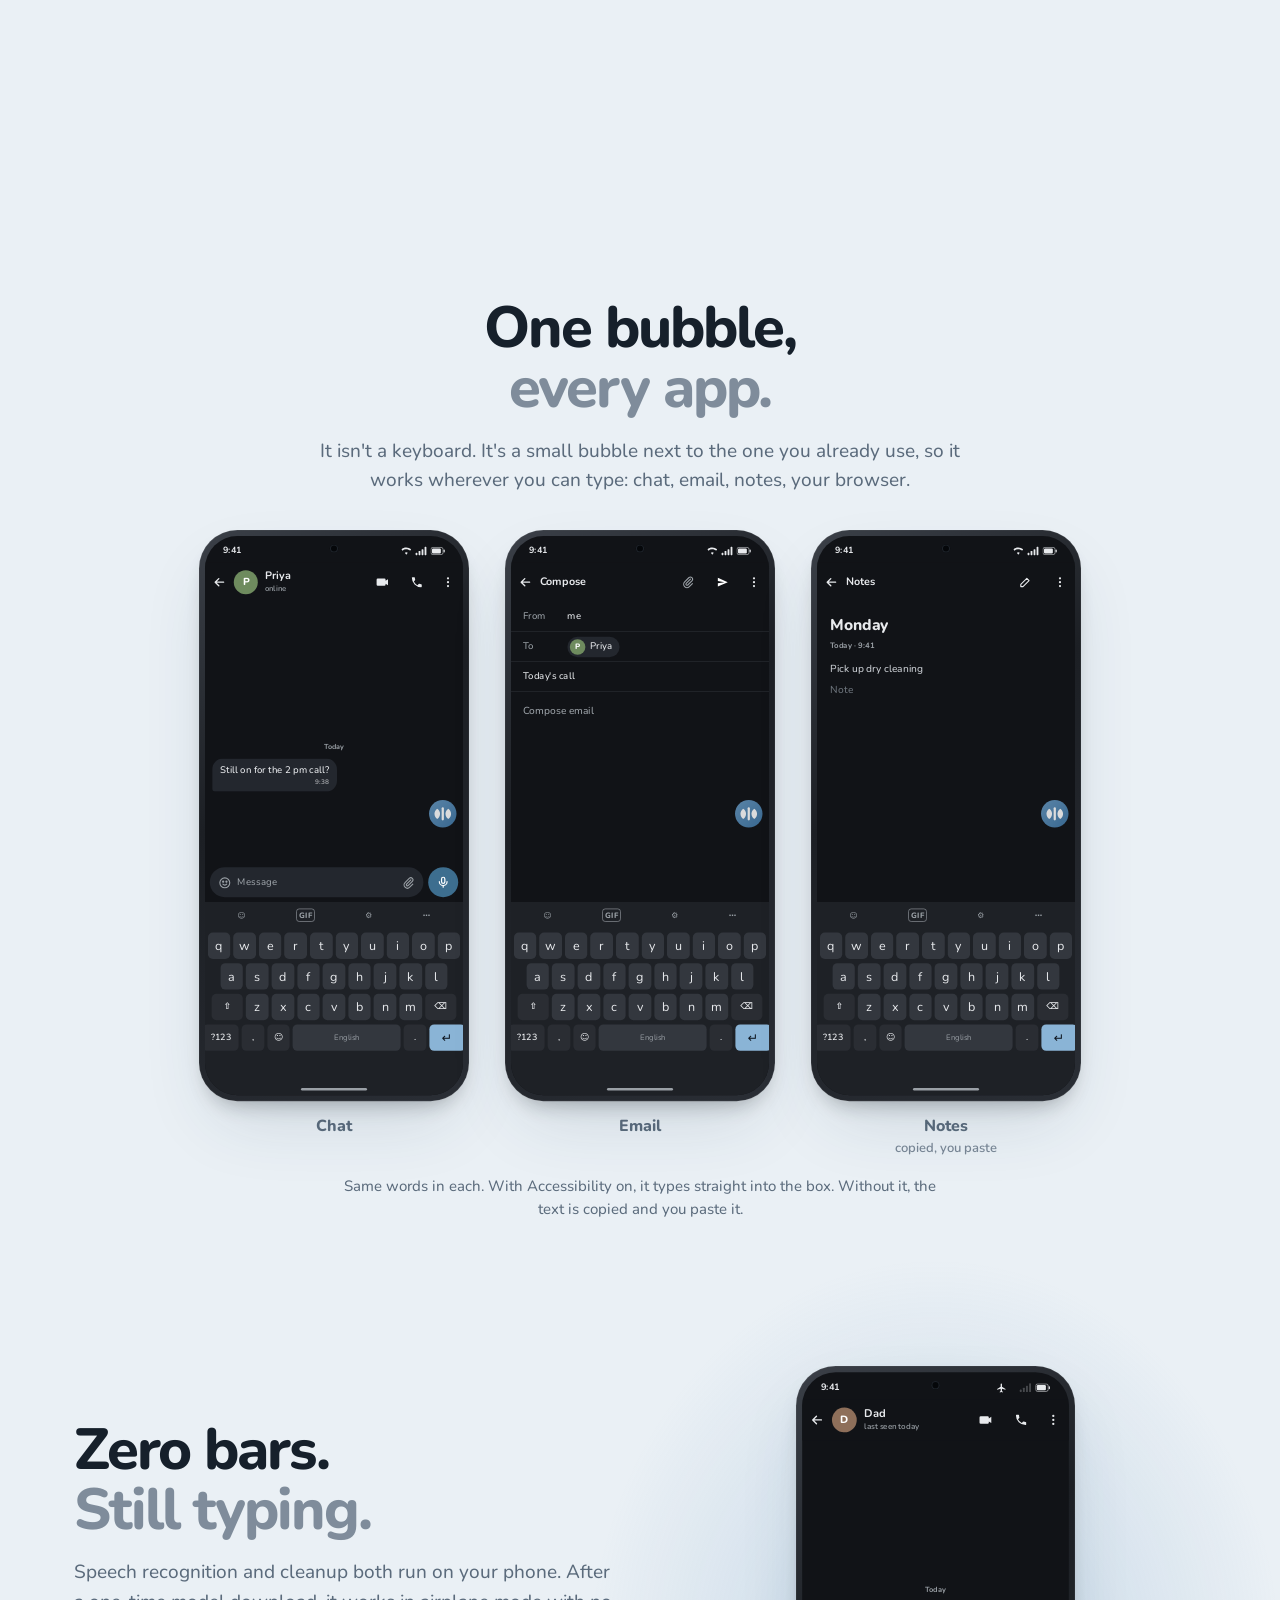
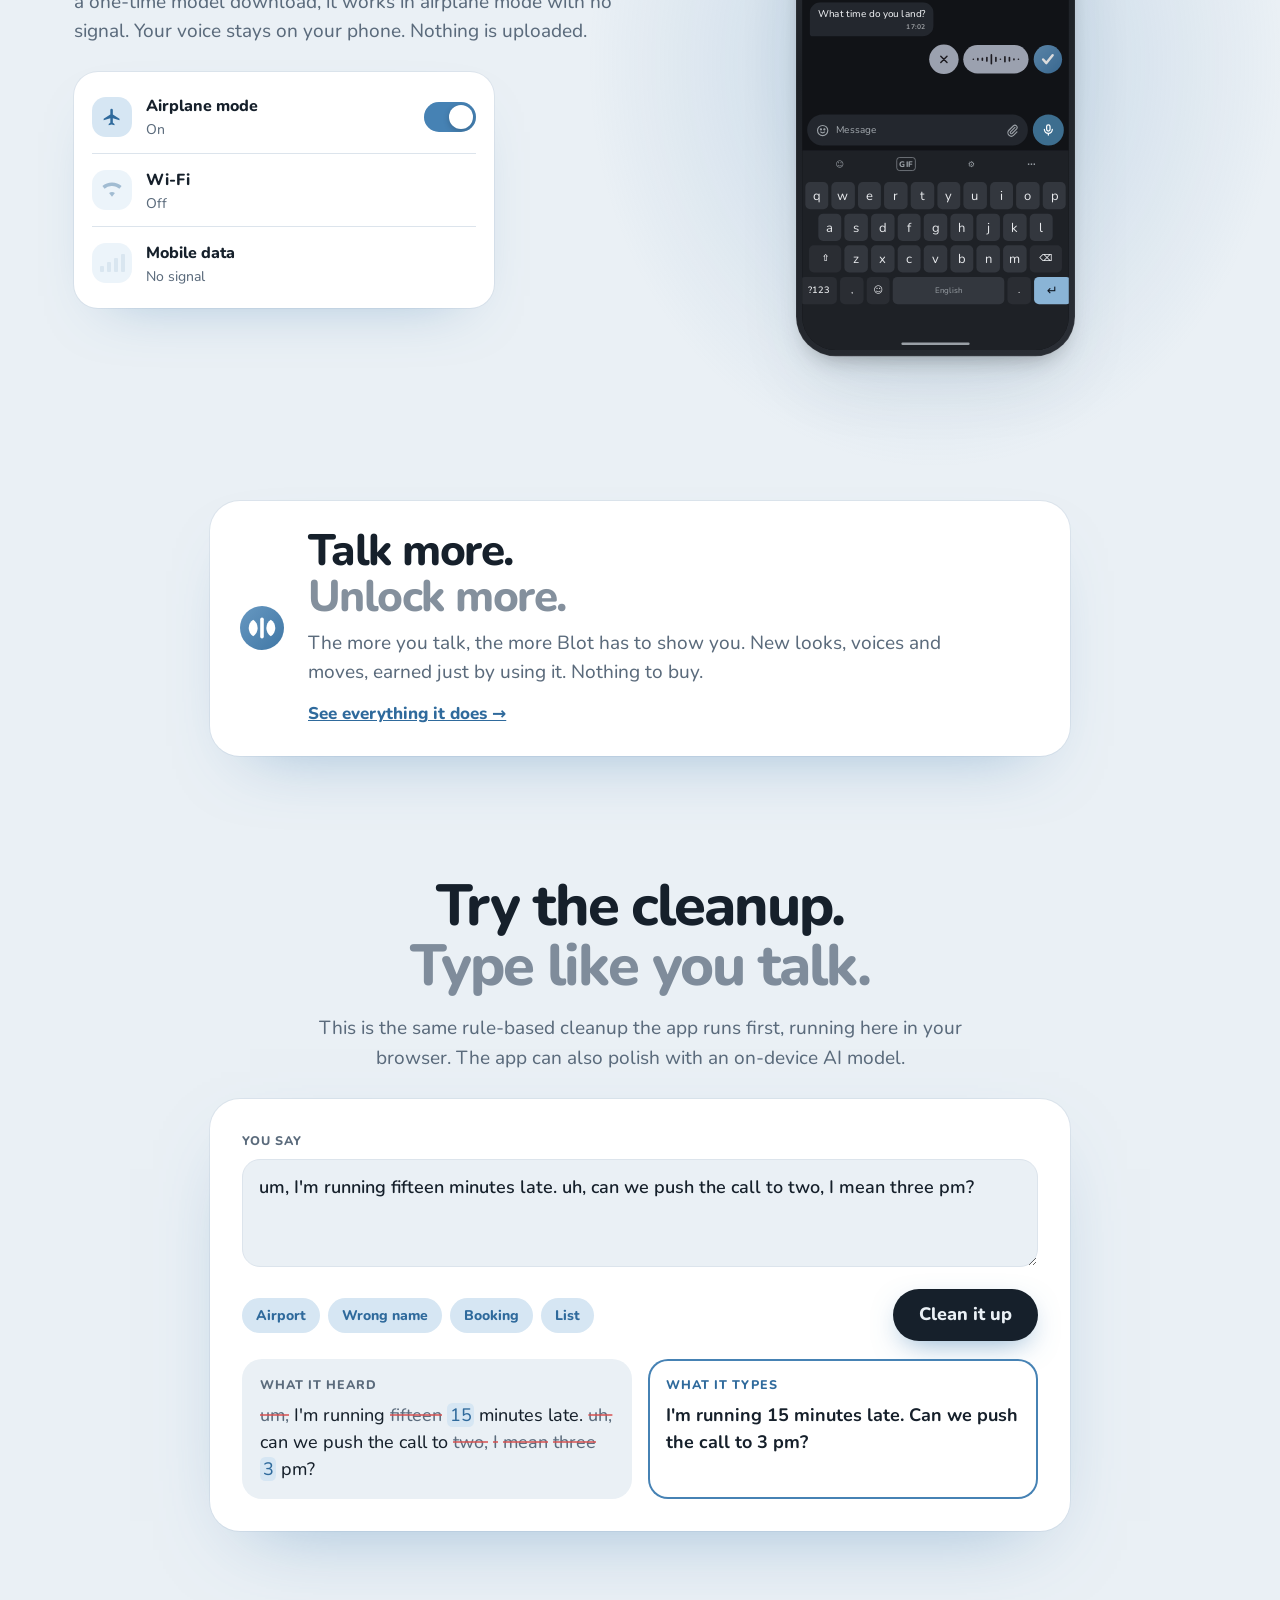
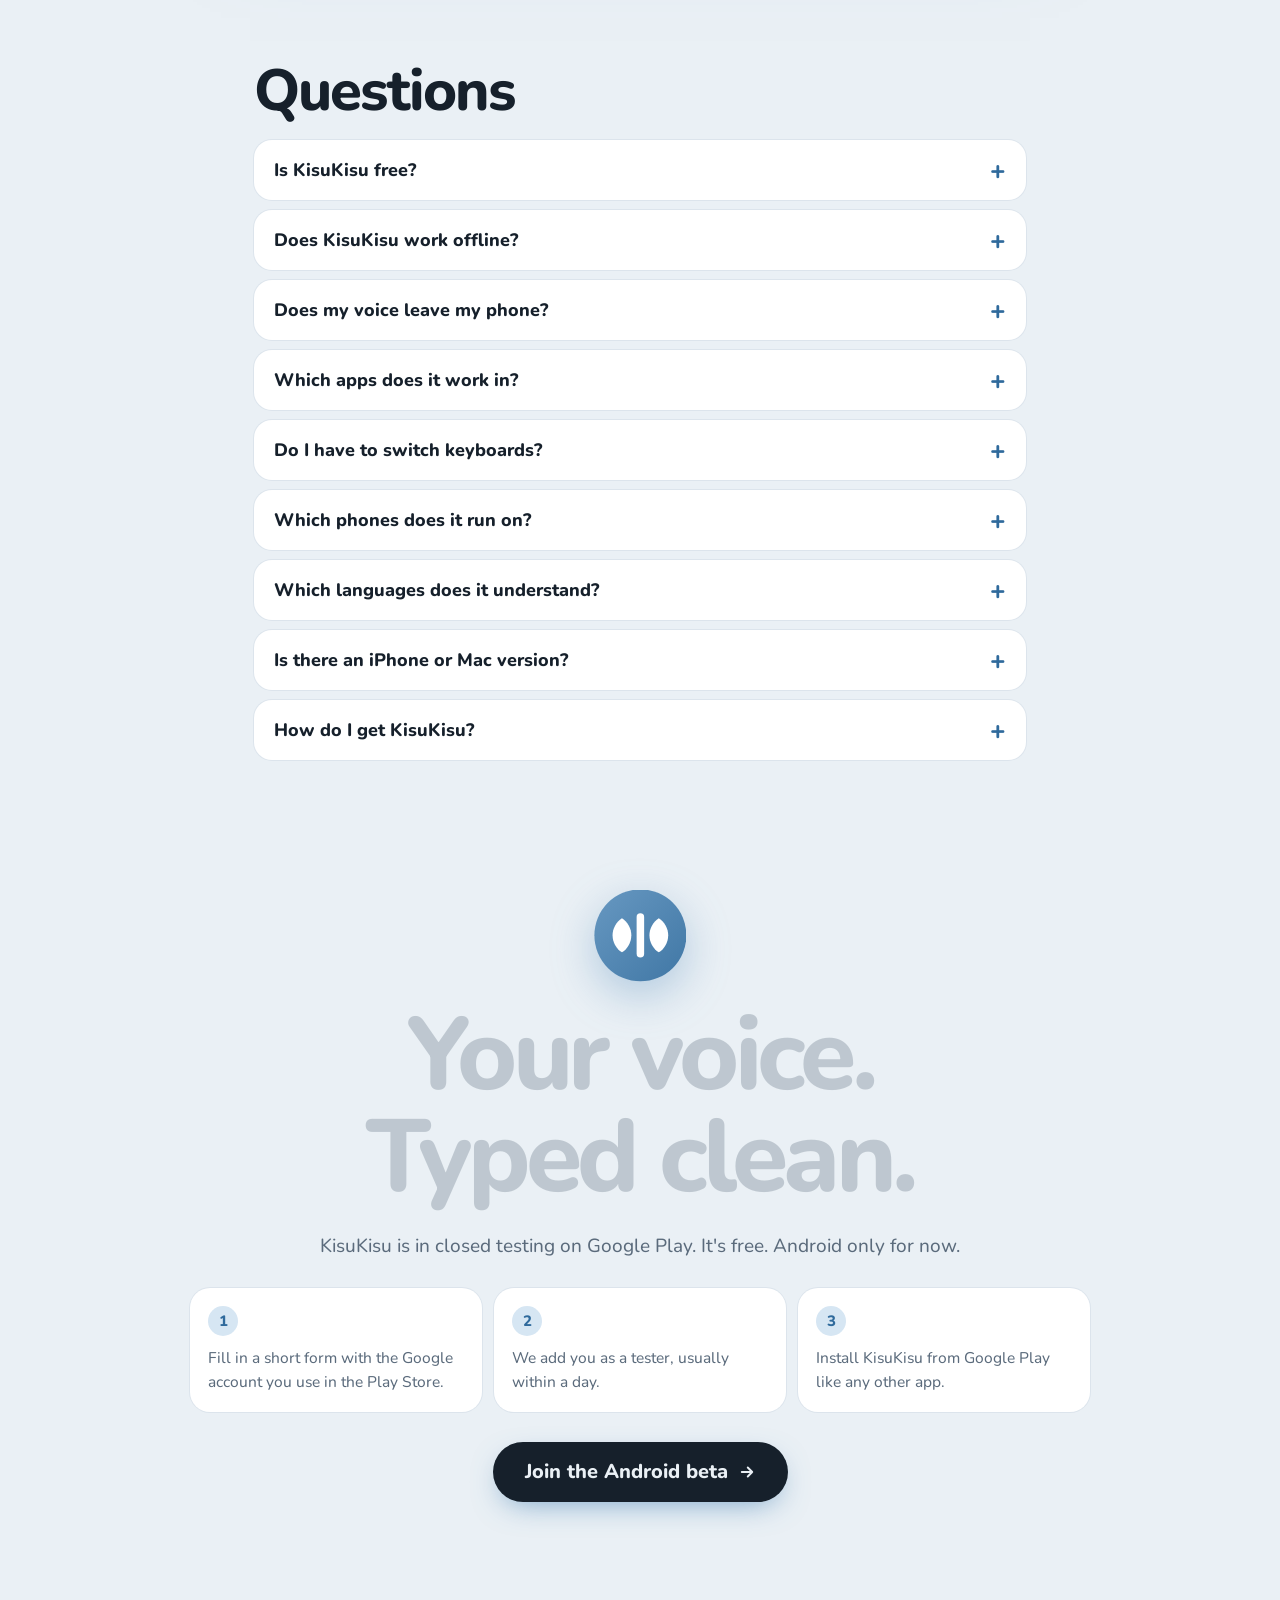
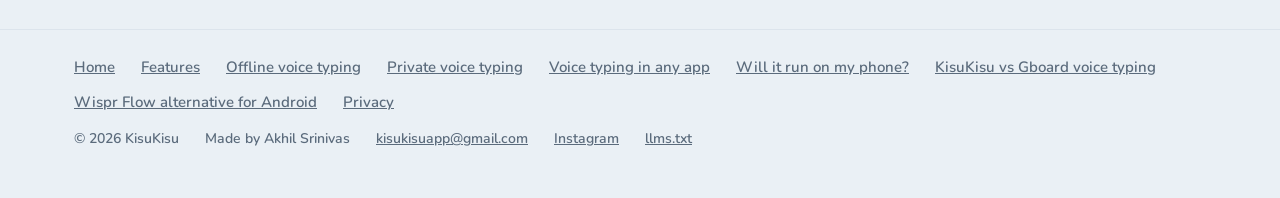
==== commit 19550b57: "Site: homepage gets its scroll story and phones back, with the app's real bubble in every phone Pinn" ====
--- a/index.html
+++ b/index.html
@@ -25,7 +25,7 @@
 <link rel="preconnect" href="https://fonts.googleapis.com">
 <link rel="preconnect" href="https://fonts.gstatic.com" crossorigin>
 <link href="https://fonts.googleapis.com/css2?family=Nunito:ital,wght@0,500;0,600;0,700;0,800;0,900;1,600&display=swap" rel="stylesheet">
-<link rel="stylesheet" href="assets/kisu.css">
+<link rel="stylesheet" href="assets/home.css">
 <script type="application/ld+json">
 {
  "@context": "https://schema.org",
@@ -152,70 +152,166 @@
 </script>
 </head>
 <body>
+<svg width="0" height="0" style="position:absolute" aria-hidden="true" focusable="false">
+  <defs>
+    <linearGradient id="kk-logo-g" x1="0" y1="0" x2="1" y2="1"><stop offset="0" class="lg0"/><stop offset=".55" class="lg1"/><stop offset="1" class="lg2"/></linearGradient>
+    <linearGradient id="kk-bub-g" x1="0" y1="0" x2="1" y2="1"><stop offset="0" class="bb0"/><stop offset="1" class="bb1"/></linearGradient>
+    <linearGradient id="kk-bub-u" gradientUnits="userSpaceOnUse" x1="-150" y1="-150" x2="150" y2="150"><stop offset="0" class="bb0"/><stop offset="1" class="bb1"/></linearGradient>
+    <radialGradient id="kk-glow"><stop offset="0" class="glw0"/><stop offset=".55" class="glw1"/><stop offset="1" class="glw2"/></radialGradient>
+    <symbol id="kk-mark" viewBox="0 0 100 100"><path d="M26.7,28.5 A25.43,25.43 0 0,0 26.7,71.5 A25.43,25.43 0 0,0 26.7,28.5 Z M45.25,22.05 A4.75,4.75 0 0,1 54.75,22.05 L54.75,77.95 A4.75,4.75 0 0,1 45.25,77.95 Z M73.3,28.5 A25.43,25.43 0 0,0 73.3,71.5 A25.43,25.43 0 0,0 73.3,28.5 Z"/></symbol>
+  </defs>
+</svg>
 <a class="skip" href="#main">Skip to content</a>
-<header class="top"><div class="top-in">
-  <a class="lock" href="./" aria-label="KisuKisu home"><svg width="38" height="38" viewBox="0 0 100 100" aria-hidden="true"><defs><linearGradient id="lg" x1="0" y1="0" x2="1" y2="1"><stop offset="0" stop-color="#6E9CC6"/><stop offset="1" stop-color="#3F76A4"/></linearGradient></defs><circle cx="50" cy="50" r="50" fill="url(#lg)"/><path transform="translate(7 7) scale(0.86)" fill="#fff" d="M26.7,28.5 A25.43,25.43 0 0,0 26.7,71.5 A25.43,25.43 0 0,0 26.7,28.5 Z M45.25,22.05 A4.75,4.75 0 0,1 54.75,22.05 L54.75,77.95 A4.75,4.75 0 0,1 45.25,77.95 Z M73.3,28.5 A25.43,25.43 0 0,0 73.3,71.5 A25.43,25.43 0 0,0 73.3,28.5 Z"/></svg><b>KisuKisu</b></a>
-  <nav aria-label="Main"><a class="nl" href="/offline-voice-typing.html">Offline</a><a class="nl" href="/private-voice-typing.html">Private</a><a class="nl" href="/voice-typing-any-app.html">Any app</a><a class="nl" href="/features.html">Features</a><a class="nl" href="/will-it-run-on-my-phone.html">Will it run?</a><a class="cta small" href="https://forms.gle/dwdAoq4V1xZWSHcG6">Join the beta</a></nav>
-</div></header>
+<header class="top">
+  <div class="top-in">
+    <a class="lock" href="./" aria-label="KisuKisu home"><svg width="40" height="40" viewBox="0 0 100 100" aria-hidden="true"><circle cx="50" cy="50" r="50" fill="url(#kk-logo-g)"/><use href="#kk-mark" transform="translate(7 7) scale(0.86)" fill="#fff"/></svg><span><b>KisuKisu</b><small>Offline AI voice typing</small></span></a>
+    <nav aria-label="Main"><a class="nl" href="/offline-voice-typing.html">Offline</a><a class="nl" href="/private-voice-typing.html">Private</a><a class="nl" href="/voice-typing-any-app.html">Any app</a><a class="nl" href="/features.html">Features</a><a class="nl" href="/will-it-run-on-my-phone.html">Will it run?</a><a class="cta small" href="https://forms.gle/dwdAoq4V1xZWSHcG6">Join the beta</a></nav>
+  </div>
+</header>
+
 <main id="main">
 
+<!-- 1. HERO: copy + phone, then the phone gives way to the transcript card -->
 <section class="hero" aria-labelledby="hero-h">
-  <div class="stage" id="stage">
-    <div class="halo" aria-hidden="true"></div>
-    <button type="button" class="bub" id="bub" aria-label="Tap Blot to play a dictation"></button>
-  </div>
-  <p class="hint" id="hint">tap Blot to try it</p>
-  <div class="take" aria-live="polite">
-    <p class="said" id="said"><span class="tag">You say</span><span id="said-t"></span></p>
-    <p class="typed" id="typed"><span class="tag acc">It types</span><span id="typed-t"></span></p>
-  </div>
-  <h1 id="hero-h">Talk messy.<br>Send it <em>clean.</em></h1>
-  <p class="lede">Voice typing for Android. Blot sits by your keyboard in every app, listens, and types what you meant. It runs on your phone, even in airplane mode.</p>
-  <div class="cta-row"><a class="cta" href="https://forms.gle/dwdAoq4V1xZWSHcG6">Join the Android beta <svg width="18" height="18" viewBox="0 0 24 24" fill="none" stroke="currentColor" stroke-width="2.5" stroke-linecap="round" stroke-linejoin="round" aria-hidden="true"><path d="M5 12h14M13 6l6 6-6 6"/></svg></a></div>
-  <p class="under">Free. No account. Any app. · Android 7.0+ · Closed beta on Google Play</p>
-</section>
-
-<section class="sec" aria-labelledby="apps-h">
-  <h2 id="apps-h">One little bubble.<br><span class="grey">Every app.</span></h2>
-  <div class="feats">
-    <a class="feat" href="/voice-typing-any-app.html"><span class="mini" data-dot></span><span><b>Any app</b><span>Chats, email, notes, your browser. Blot sits next to the keyboard you already use.</span></span></a>
-    <a class="feat" href="/offline-voice-typing.html"><span class="mini" data-dot></span><span><b>Runs on your phone</b><span>Speech and cleanup happen on the phone. Airplane mode works.</span></span></a>
-    <a class="feat" href="/private-voice-typing.html"><span class="mini" data-dot></span><span><b>No account</b><span>No sign-up, no ads, no analytics. Your voice is not uploaded.</span></span></a>
-    <a class="feat" href="/features.html"><span class="mini" data-dot></span><span><b>Fixes itself</b><span>Ums out, numbers as digits, “I mean” fixes, lists, edits by voice.</span></span></a>
-  </div>
-</section>
-
-<section class="sec try" id="try" aria-labelledby="try-h">
-  <h2 id="try-h">Try the cleanup.<br><span class="grey">Type like you talk.</span></h2>
-  <p class="sub">This is the same rule-based cleanup the app runs first, here in your browser. On the phone, a small AI model then polishes it.</p>
-  <div class="try-card">
-    <label for="try-in" class="tag">You say</label>
-    <textarea id="try-in" rows="3" spellcheck="false">um, I'm running fifteen minutes late. uh, can we push the call to two, I mean three pm?</textarea>
-    <div class="try-bar">
-      <div class="ex" role="group" aria-label="Examples">
-        <button type="button" data-ex="um, I land at six, I mean seven pm. uh, can you pick me up?">Airport</button>
-        <button type="button" data-ex="send it to mark, I mean john">Wrong name</button>
-        <button type="button" data-ex="shopping list one eggs two flour three sugar">List</button>
-      </div>
-      <button type="button" class="cta" id="try-go">Clean it up</button>
-    </div>
-    <div class="try-out" aria-live="polite">
-      <div><span class="tag">What it heard</span><p class="diff" id="try-diff"></p></div>
-      <div><span class="tag acc">What it types</span><p class="result" id="try-res"></p></div>
-    </div>
-  </div>
-</section>
-
-<section class="sec" id="yours" aria-labelledby="yours-h">
-  <h2 id="yours-h">Make Blot<br><span class="grey">yours.</span></h2>
-  <p class="sub">Free skins, voices and moves you earn just by talking. Nothing to buy, nothing taken away, and your progress stays on your phone.</p>
-  <div class="skins" role="list"><figure class="sk"><img src="assets/app/skin-scanline.webp" width="284" height="96" loading="lazy" alt="Scanline skin: the listening pill and Blot"><figcaption>Scanline</figcaption></figure><figure class="sk"><img src="assets/app/skin-pulp.webp" width="284" height="96" loading="lazy" alt="Pulp Dots skin: the listening pill and Blot"><figcaption>Pulp Dots</figcaption></figure><figure class="sk"><img src="assets/app/skin-woofer.webp" width="284" height="96" loading="lazy" alt="Woofer skin: the listening pill and Blot"><figcaption>Woofer</figcaption></figure><figure class="sk"><img src="assets/app/skin-nightdrive.webp" width="284" height="96" loading="lazy" alt="Night Drive skin: the listening pill and Blot"><figcaption>Night Drive</figcaption></figure><figure class="sk"><img src="assets/app/skin-mecha.webp" width="284" height="96" loading="lazy" alt="Mecha Plate skin: the listening pill and Blot"><figcaption>Mecha Plate</figcaption></figure><figure class="sk"><img src="assets/app/skin-sticker.webp" width="284" height="96" loading="lazy" alt="Sticker Bomb skin: the listening pill and Blot"><figcaption>Sticker Bomb</figcaption></figure><figure class="sk"><img src="assets/app/skin-twoink.webp" width="284" height="96" loading="lazy" alt="Two-Ink skin: the listening pill and Blot"><figcaption>Two-Ink</figcaption></figure><figure class="sk"><img src="assets/app/skin-vector.webp" width="284" height="96" loading="lazy" alt="Vector skin: the listening pill and Blot"><figcaption>Vector</figcaption></figure><figure class="sk"><img src="assets/app/skin-vinyl.webp" width="284" height="96" loading="lazy" alt="Vinyl Toy skin: the listening pill and Blot"><figcaption>Vinyl Toy</figcaption></figure></div>
-  <p class="more"><a href="/features.html#make-it-yours">How you earn them →</a></p>
-</section>
-
-<section class="sec" id="faq" aria-labelledby="faq-h">
-  <h2 id="faq-h">Questions</h2>
-  <div class="faq">
+  <div class="hero-pin" data-scrub="hero">
+    <div class="hero-stage">
+      <div class="hero-copy">
+        <h1 id="hero-h"><span class="rise" style="--d:0">Talk messy.</span><br><span class="rise" style="--d:1">Send it <em>clean.</em></span></h1>
+        <p class="lede rise" style="--d:2">Voice typing for Android that cleans up as you talk. Works in any app. Runs on your phone, even in airplane mode.</p>
+        <div class="cta-row rise" style="--d:3">
+          <a class="cta" href="https://forms.gle/dwdAoq4V1xZWSHcG6">Join the Android beta <svg width="18" height="18" viewBox="0 0 24 24" fill="none" stroke="currentColor" stroke-width="2.5" stroke-linecap="round" stroke-linejoin="round" aria-hidden="true"><path d="M5 12h14M13 6l6 6-6 6"/></svg></a>
+          <p class="promises">Free. No sign-up. Any app.</p>
+        </div>
+        <p class="under rise" style="--d:4">Android 7.0+ · Closed beta on Google Play</p>
+      </div>
+      <div class="hero-phone" aria-hidden="true"><div class="phone" data-phone="hero" style="--ps:.66"></div></div>
+      <div class="hero-card-wrap">
+        <div class="glow" aria-hidden="true"></div>
+        <figure class="tcard" aria-label="A messy spoken sentence and the clean text KisuKisu types">
+          <div class="tcard-head"><span class="rec" aria-hidden="true"><i></i><i></i><i></i><i></i><i></i></span><span class="tag">You say</span></div>
+          <p class="stream" data-stream="hero"></p>
+          <div class="tcard-out"><span class="tag acc">It types</span><p class="clean-line" data-clean="hero"></p></div>
+        </figure>
+        <ul class="chips" aria-label="What comes out">
+          <li style="--i:0">Ums and uhs</li><li style="--i:1">“I mean” fixes</li><li style="--i:2">Spoken numbers</li><li style="--i:3">Punctuation</li>
+        </ul>
+      </div>
+    </div>
+  </div>
+</section>
+
+<!-- 2. HOW IT WORKS: pinned on desktop, stacked on phones -->
+<section class="how" id="how" aria-labelledby="how-h">
+  <div class="how-pin" data-scrub="how">
+    <div class="how-stage">
+      <div class="how-left">
+        <h2 id="how-h">From messy to clean.<br><span class="grey">In four steps.</span></h2>
+        <ol class="steps">
+          <li data-step="0">
+            <div class="vis" aria-hidden="true"></div>
+            <div class="step-txt"><span class="num">1</span><div><b>Tap the bubble.</b><p>Tap any text box. Blot, the KisuKisu bubble, sits by your keyboard. Tap it and it opens: ✕ · waveform · ✓. Or hold it for a quick line.</p></div></div>
+          </li>
+          <li data-step="1">
+            <div class="vis" aria-hidden="true"></div>
+            <div class="step-txt"><span class="num">2</span><div><b>Talk messy.</b><p>Ums, restarts, “I mean”. Say it however it comes out. The speech model runs on your phone.</p></div></div>
+          </li>
+          <li data-step="2">
+            <div class="vis" aria-hidden="true"></div>
+            <div class="step-txt"><span class="num">3</span><div><b>Tidying up.</b><p>Tap ✓. Fillers come out, the correction wins, spoken numbers become digits, punctuation goes in.</p></div></div>
+          </li>
+          <li data-step="3">
+            <div class="vis" aria-hidden="true"></div>
+            <div class="step-txt"><span class="num">4</span><div><b>Lands in any app.</b><p>Clean text goes straight into the box. Or it's copied for you to paste, if you prefer.</p></div></div>
+          </li>
+        </ol>
+      </div>
+      <div class="how-right" aria-hidden="true"><div class="glow"></div><div class="vis" data-vis="desk"></div></div>
+    </div>
+  </div>
+</section>
+
+<!-- 3. ONE BUBBLE, EVERY APP -->
+<section class="apps" id="apps" aria-labelledby="apps-h">
+  <div class="wrap">
+    <div class="sec-head reveal">
+      <h2 id="apps-h">One bubble,<br><span class="grey">every app.</span></h2>
+      <p class="sub">It isn't a keyboard. It's a small bubble next to the one you already use, so it works wherever you can type: chat, email, notes, your browser.</p>
+    </div>
+    <div class="apps-row" data-apps>
+      <figure class="app-phone" style="--i:0"><div class="phone" data-phone="chat" style="--ps:.6"></div><figcaption>Chat</figcaption></figure>
+      <figure class="app-phone" style="--i:1"><div class="phone" data-phone="email" style="--ps:.6"></div><figcaption>Email</figcaption></figure>
+      <figure class="app-phone" style="--i:2"><div class="phone" data-phone="notes" style="--ps:.6"></div><figcaption>Notes <span class="fc-sub">copied, you paste</span></figcaption></figure>
+    </div>
+    <p class="note center reveal">Same words in each. With Accessibility on, it types straight into the box. Without it, the text is copied and you paste it.</p>
+  </div>
+</section>
+
+<!-- 4. OFFLINE -->
+<section class="offline" id="offline" aria-labelledby="off-h">
+  <div class="wrap off-grid" data-scrub="offline">
+    <div class="off-copy">
+      <h2 id="off-h">Zero bars.<br><span class="grey">Still typing.</span></h2>
+      <p class="sub">Speech recognition and cleanup both run on your phone. After a one-time model download, it works in airplane mode with no signal. Your voice stays on your phone. Nothing is uploaded.</p>
+      <div class="qs-card" aria-hidden="true">
+        <div class="qs-row"><span class="qs-ic plane"><svg width="20" height="20" viewBox="0 0 24 24" fill="currentColor"><path d="M21 16v-2l-8-5V3.5a1.5 1.5 0 0 0-3 0V9l-8 5v2l8-2.5V19l-2 1.5V22l3.5-1 3.5 1v-1.5L13 19v-5.5z"/></svg></span><span class="qs-l"><b>Airplane mode</b><small class="swap"><span class="a">Off</span><span class="b">On</span></small></span><span class="toggle"><i></i></span></div>
+        <div class="qs-row dim"><span class="qs-ic"><svg width="20" height="20" viewBox="0 0 24 24" fill="currentColor"><path d="M12 20l-3.5-4.3a5.5 5.5 0 0 1 7 0zM12 3C7.6 3 3.6 4.6.5 7.3l2.6 3.2A11.5 11.5 0 0 1 12 7.1c3.4 0 6.5 1.3 8.9 3.4l2.6-3.2A17.4 17.4 0 0 0 12 3z"/></svg></span><span class="qs-l"><b>Wi-Fi</b><small class="swap"><span class="a">Home Wi-Fi</span><span class="b">Off</span></small></span></div>
+        <div class="qs-row dim"><span class="qs-ic"><span class="bars big"><i></i><i></i><i></i><i></i></span></span><span class="qs-l"><b>Mobile data</b><small class="swap"><span class="a">4 bars</span><span class="b">No signal</span></small></span></div>
+      </div>
+    </div>
+    <div class="off-phone">
+      <div class="glow" aria-hidden="true"></div>
+      <div class="phone" data-phone="offline" style="--ps:.62" aria-hidden="true"></div>
+      <p class="toast" role="note"><span class="tick">✓</span> Typed on the phone, offline. Shown typed, not sent: sending still needs signal.</p>
+    </div>
+  </div>
+</section>
+
+<!-- 5. UNLOCKS: a hint only; the skins, voices and moves are found in the app -->
+<section class="unlock" id="unlock" aria-labelledby="ul-h">
+  <div class="wrap">
+    <div class="unlock-card reveal">
+      <span class="mini" data-dot></span>
+      <div>
+        <h2 id="ul-h">Talk more.<br><span class="grey">Unlock more.</span></h2>
+        <p class="sub">The more you talk, the more Blot has to show you. New looks, voices and moves, earned just by using it. Nothing to buy.</p>
+        <a href="/features.html">See everything it does →</a>
+      </div>
+    </div>
+  </div>
+</section>
+
+<!-- 6. TRY THE CLEANUP -->
+<section class="try" id="try" aria-labelledby="try-h">
+  <div class="wrap">
+    <div class="sec-head reveal">
+      <h2 id="try-h">Try the cleanup.<br><span class="grey">Type like you talk.</span></h2>
+      <p class="sub">This is the same rule-based cleanup the app runs first, running here in your browser. The app can also polish with an on-device AI model.</p>
+    </div>
+    <div class="try-card reveal">
+      <label for="try-in" class="tag">You say</label>
+      <textarea id="try-in" rows="3" spellcheck="false">um, I'm running fifteen minutes late. uh, can we push the call to two, I mean three pm?</textarea>
+      <div class="try-bar">
+        <div class="ex" role="group" aria-label="Examples">
+          <button type="button" data-ex="um, I land at six, I mean seven pm. uh, can you pick me up?">Airport</button>
+          <button type="button" data-ex="send it to mark, I mean john">Wrong name</button>
+          <button type="button" data-ex="uh, can you book a table for twelve, I mean fourteen people? um, thanks!">Booking</button>
+          <button type="button" data-ex="shopping list one eggs two flour three sugar">List</button>
+        </div>
+        <button type="button" class="cta" id="try-go">Clean it up</button>
+      </div>
+      <div class="try-out" aria-live="polite">
+        <div><span class="tag">What it heard</span><p class="diff" id="try-diff"></p></div>
+        <div><span class="tag acc">What it types</span><p class="result" id="try-res"></p></div>
+      </div>
+    </div>
+  </div>
+</section>
+
+<!-- 7. FAQ + final CTA -->
+<section id="faq" aria-labelledby="faq-h">
+  <div class="wrap narrow">
+    <h2 id="faq-h" class="reveal">Questions</h2>
+  <div class="faq reveal">
 <details><summary>Is KisuKisu free?</summary><div><p>Yes. KisuKisu is free. No account, no ads, no subscription.</p></div></details>
 <details><summary>Does KisuKisu work offline?</summary><div><p>Yes. Speech recognition and cleanup both run on your phone. After a one-time model download, it works in airplane mode with no signal. <a href="/offline-voice-typing.html">More on offline</a>.</p></div></details>
 <details><summary>Does my voice leave my phone?</summary><div><p>No. Your voice is turned into text on your phone and nothing is uploaded. The only exception is if you choose to connect a cloud AI provider in Settings with your own API key. That is off unless you turn it on. <a href="/private-voice-typing.html">More on privacy</a>.</p></div></details>
@@ -226,20 +322,30 @@
 <details><summary>Is there an iPhone or Mac version?</summary><div><p>Android only for now. A Mac version is coming soon. There is no iPhone version.</p></div></details>
 <details><summary>How do I get KisuKisu?</summary><div><p>KisuKisu is in closed testing on Google Play. <a href="https://forms.gle/dwdAoq4V1xZWSHcG6">Fill in the short form</a> with the Google account you use in the Play Store. We add you, usually within a day, and you install it from Google Play.</p></div></details>
 </div>
-</section>
-
-<section class="sec final" id="beta" aria-labelledby="final-h">
-  <span class="mini big" data-dot></span>
-  <h2 id="final-h">Your voice.<br><span class="acc">Typed clean.</span></h2>
-  <p class="center"><a class="cta big" href="https://forms.gle/dwdAoq4V1xZWSHcG6">Join the Android beta <svg width="18" height="18" viewBox="0 0 24 24" fill="none" stroke="currentColor" stroke-width="2.5" stroke-linecap="round" stroke-linejoin="round" aria-hidden="true"><path d="M5 12h14M13 6l6 6-6 6"/></svg></a></p>
-</section>
+  </div>
+</section>
+
+<section class="final" id="beta" aria-labelledby="final-h" data-scrub="final">
+  <div class="wrap">
+    <span class="mini big" data-dot aria-hidden="true"></span>
+    <h2 id="final-h" class="fill"><span class="w">Your</span> <span class="w">voice.</span><br><span class="w">Typed</span> <span class="w acc">clean.</span></h2>
+    <p class="sub center">KisuKisu is in closed testing on Google Play. It's free. Android only for now.</p>
+    <ol class="join">
+      <li><span>1</span>Fill in a short form with the Google account you use in the Play Store.</li>
+      <li><span>2</span>We add you as a tester, usually within a day.</li>
+      <li><span>3</span>Install KisuKisu from Google Play like any other app.</li>
+    </ol>
+    <p class="center"><a class="cta big" href="https://forms.gle/dwdAoq4V1xZWSHcG6">Join the Android beta <svg width="18" height="18" viewBox="0 0 24 24" fill="none" stroke="currentColor" stroke-width="2.5" stroke-linecap="round" stroke-linejoin="round" aria-hidden="true"><path d="M5 12h14M13 6l6 6-6 6"/></svg></a></p>
+  </div>
+</section>
+
 </main>
 <footer class="foot"><div class="foot-in">
   <div class="cols"><a href="./">Home</a><a href="/features.html">Features</a><a href="/offline-voice-typing.html">Offline voice typing</a><a href="/private-voice-typing.html">Private voice typing</a><a href="/voice-typing-any-app.html">Voice typing in any app</a><a href="/will-it-run-on-my-phone.html">Will it run on my phone?</a><a href="/compare/gboard-voice-typing.html">KisuKisu vs Gboard voice typing</a><a href="/compare/wispr-flow-alternative-android.html">Wispr Flow alternative for Android</a><a href="/privacy.html">Privacy</a></div>
   <div class="cols fine"><span>© 2026 KisuKisu</span><span>Made by Akhil Srinivas</span><a href="mailto:kisukisuapp@gmail.com">kisukisuapp@gmail.com</a><a href="https://instagram.com/kisukisuapp">Instagram</a><a href="/llms.txt">llms.txt</a></div>
 </div></footer>
 <script src="assets/bubble.js"></script>
-<script src="assets/textproc.js" defer></script>
-<script src="assets/kisu.js" defer></script>
+<script src="assets/textproc.js"></script>
+<script src="assets/home.js"></script>
 </body>
 </html>
--- a/assets/home.css
+++ b/assets/home.css
@@ -0,0 +1,390 @@
+/* KisuKisu homepage: scroll-driven phones. Steel accent, Nunito only. Blot in each phone comes from bubble.js. */
+:root {
+  --bg: #EAF0F5; --dots: #D2DCE6; --card: #FFFFFF; --ink: #16202B; --ink2: #5B6B7C; --line: #DCE4EC;
+  --accent: #2F6A9C; --acc: #4682B4; --acc-rgb: 70,130,180; --lite-rgb: 110,156,198; --pop: #D6E6F3;
+  --shadow: rgba(30,60,90,.16); --strike: rgba(214,80,80,.75);
+  --chk-g: linear-gradient(135deg,#6798C1,#4078A6); --wash: linear-gradient(135deg,#A7C3DB,#81A6C4); --piece: #B5BACA;
+  --lg0: #6E9CC6; --lg1: #5487B5; --lg2: #3F76A4;
+  --bub0: #6798C1; --bub1: #4078A6; --deep-g: linear-gradient(135deg,#3B6D97,#315B7E); --leaf-out: #386890; --spark: #B5CCE2;
+  --sys-out: #34465A; --sys-round: #3D6E8F; --sys-ent: #8AB4D6;
+  --max: 1180px; --r: 26px; --hdr: 68px;
+  --f-head: Nunito, system-ui, sans-serif; --f-body: Nunito, system-ui, sans-serif;
+  color-scheme: light;
+}
+@media (prefers-color-scheme: dark) {
+  :root:not([data-theme="light"]) {
+    --bg: #0E1116; --dots: #1F252D; --card: #161B22; --ink: #EEF2F6; --ink2: #93A1B0; --line: #28303A;
+    --accent: #8DB6DC; --pop: rgba(110,156,198,.28); --shadow: rgba(0,0,0,.5); color-scheme: dark;
+  }
+}
+* { box-sizing: border-box; }
+html { -webkit-text-size-adjust: 100%; }
+body { margin: 0; background: var(--bg); color: var(--ink); font-family: var(--f-body); font-size: 17px; line-height: 1.55;
+  font-weight: 450; overflow-x: clip; transition: background-color .5s; }
+body::before { content: ""; position: fixed; inset: 0; z-index: -1; pointer-events: none;
+  background-image: radial-gradient(var(--dots) 1.3px, transparent 1.4px); background-size: 26px 26px; opacity: .7; }
+a { color: var(--accent); }
+h1, h2, h3, b, .cta, .tag, .chips, .num { font-family: var(--f-head); }
+h2 { font-size: clamp(34px, 4.6vw, 58px); line-height: 1.04; letter-spacing: -.035em; font-weight: 800; margin: 0 0 18px; }
+.grey { color: var(--ink2); opacity: .75; }
+.sub { color: var(--ink2); font-size: clamp(17px, 1.5vw, 19px); max-width: 34em; margin: 0 0 26px; }
+.center { text-align: center; margin-left: auto; margin-right: auto; }
+/* clip (not hidden) so the sticky stages keep working; html too, since body clip does not reach the viewport */
+html, main { overflow-x: clip; }
+.wrap { max-width: var(--max); margin: 0 auto; padding: 0 24px; }
+.wrap.narrow { max-width: 820px; }
+@media (max-width: 600px) { .wrap { padding: 0 16px; } }
+.skip { position: absolute; left: -999px; top: 8px; background: var(--ink); color: var(--bg); padding: 8px 14px; border-radius: 10px; z-index: 100; }
+.skip:focus { left: 8px; }
+:focus-visible { outline: 3px solid var(--accent); outline-offset: 3px; border-radius: 8px; }
+
+/* ---------- header ---------- */
+.top { position: sticky; top: 0; z-index: 50; height: var(--hdr); background: color-mix(in srgb, var(--bg) 78%, transparent);
+  backdrop-filter: saturate(1.4) blur(14px); -webkit-backdrop-filter: saturate(1.4) blur(14px); }
+.top-in { max-width: var(--max); margin: 0 auto; height: 100%; padding: 0 24px; display: flex; align-items: center; justify-content: space-between; gap: 12px; }
+@media (max-width: 600px) { .top-in { padding: 0 16px; } }
+.lock { display: flex; align-items: center; gap: 10px; text-decoration: none; color: inherit; min-width: 0; }
+.lock svg { flex: none; }
+.lock b { display: block; font-size: 20px; font-weight: 800; line-height: 1.05; }
+.lock small { display: block; color: var(--ink2); font: 700 13px var(--f-head); }
+.top nav { display: flex; align-items: center; gap: 22px; }
+.top nav a.nl { color: var(--ink2); text-decoration: none; font: 700 15px var(--f-head); }
+.top nav a.nl:hover { color: var(--ink); }
+@media (max-width: 900px) { .top nav a.nl { display: none; } }
+@media (max-width: 400px) { .lock small { display: none; } }
+.lg0 { stop-color: var(--lg0); } .lg1 { stop-color: var(--lg1); } .lg2 { stop-color: var(--lg2); }
+.bb0 { stop-color: var(--bub0); } .bb1 { stop-color: var(--bub1); }
+.lock-dot { display: block; flex: none; width: 40px; height: 40px; }
+.lock-dot .kkdot { width: 100%; height: 100%; }
+
+/* ---------- buttons ---------- */
+.cta { display: inline-flex; align-items: center; justify-content: center; gap: 10px; background: var(--ink); color: var(--bg);
+  text-decoration: none; font-weight: 800; font-size: 18px; border-radius: 999px; padding: 15px 26px; line-height: 1.2; border: 0;
+  cursor: pointer; transition: transform .2s, box-shadow .3s; box-shadow: 0 10px 30px -10px rgba(var(--acc-rgb), .7); }
+.cta:hover { transform: translateY(-2px); }
+.cta:active { transform: translateY(0) scale(.98); }
+.cta.small { font-size: 15px; padding: 10px 18px; white-space: nowrap; box-shadow: none; }
+.cta.big { font-size: 20px; padding: 18px 32px; }
+.cta svg { flex: none; transition: transform .2s; }
+.cta:hover svg { transform: translateX(3px); }
+
+/* ---------- shared bits ---------- */
+.tag { display: block; font-size: 12.5px; font-weight: 800; letter-spacing: .08em; text-transform: uppercase; color: var(--ink2); margin: 0 0 8px; }
+.tag.acc { color: var(--accent); }
+em { font-style: normal; color: var(--accent); background: var(--pop); border-radius: 999px; display: inline-block; line-height: 1;
+  padding: .02em .2em .1em; transition: color .5s, background-color .5s; }
+.glow { position: absolute; z-index: 0; pointer-events: none; inset: -18% -14%;
+  background: radial-gradient(closest-side, rgba(var(--acc-rgb), .30), rgba(var(--lite-rgb), .14) 55%, transparent 100%); }
+.reveal { opacity: 0; transform: translateY(28px); transition: opacity .8s cubic-bezier(.2,.7,.2,1), transform .8s cubic-bezier(.2,.7,.2,1); }
+.reveal.in { opacity: 1; transform: none; }
+
+/* ---------- phone (a clean Android at 430 x 932, scaled by --ps) ---------- */
+.phone { position: relative; width: calc(450px * var(--ps)); height: calc(952px * var(--ps)); flex: none; }
+.device { position: absolute; left: 0; top: 0; width: 450px; height: 952px; border-radius: 64px; padding: 10px; transform: scale(var(--ps)); transform-origin: 0 0;
+  background: linear-gradient(145deg, #3b4048, #1c1f24 40%, #2a2e35); box-shadow: 0 50px 120px -30px var(--shadow), 0 20px 40px -20px rgba(0,0,0,.35), inset 0 0 0 1px rgba(255,255,255,.08); }
+.screen { position: relative; width: 430px; height: 932px; border-radius: 54px; overflow: hidden; background: #111317; color: #E8EAED; text-align: left;
+  font-family: var(--f-body); font-weight: 500; }
+.cam { position: absolute; left: 50%; top: 14px; width: 14px; height: 14px; margin-left: -7px; border-radius: 7px; background: #05070a; box-shadow: inset 0 0 0 2px #1d2229; z-index: 20; }
+.sbar { position: absolute; left: 0; right: 0; top: 0; height: 44px; display: flex; align-items: center; justify-content: space-between; padding: 6px 30px 0; font-size: 15px; font-weight: 700; z-index: 19; }
+.sbar .ic { display: flex; gap: 7px; align-items: center; position: relative; }
+.sbar .plane { position: absolute; right: 70px; opacity: 0; transform: scale(.4); transition: opacity .4s, transform .5s cubic-bezier(.3,1.6,.5,1); }
+.sbar .wifi { transition: opacity .4s; }
+.bars { display: inline-flex; align-items: flex-end; gap: 2px; height: 14px; }
+.bars i { display: block; width: 3px; background: currentColor; border-radius: 1px; transform-origin: 50% 100%; transition: transform .35s, opacity .35s; position: relative; }
+.bars i:nth-child(1) { height: 4px; } .bars i:nth-child(2) { height: 7px; } .bars i:nth-child(3) { height: 10px; } .bars i:nth-child(4) { height: 14px; }
+.bars i.off { opacity: .25; }
+.bars.big { gap: 3px; height: 18px; } .bars.big i { width: 4px; }
+.bars.big i:nth-child(1) { height: 6px; } .bars.big i:nth-child(2) { height: 10px; } .bars.big i:nth-child(3) { height: 14px; } .bars.big i:nth-child(4) { height: 18px; }
+.appbar { position: absolute; left: 0; right: 0; top: 44px; height: 66px; display: flex; align-items: center; gap: 12px; padding: 0 14px 0 12px; background: #111317; z-index: 3; }
+.appbar .t1 { font-size: 18px; font-weight: 700; line-height: 1.1; }
+.appbar .t2 { font-size: 13px; color: #9AA0A6; font-weight: 600; }
+.av { width: 40px; height: 40px; border-radius: 20px; display: flex; align-items: center; justify-content: center; font-weight: 800; font-size: 17px; color: #fff; flex-shrink: 0; }
+.day { position: absolute; left: 0; right: 0; text-align: center; font-size: 12px; font-weight: 700; color: #9AA0A6; }
+.msg { position: absolute; max-width: 290px; padding: 9px 13px 7px; font-size: 16px; line-height: 1.35; font-weight: 500; }
+.msg .meta { display: flex; justify-content: flex-end; gap: 4px; font-size: 11px; color: rgba(232,234,237,.6); margin-top: 3px; font-weight: 700; }
+.msg.in { left: 12px; background: #23272E; border-radius: 18px 18px 18px 5px; }
+.msg.out { right: 12px; background: var(--sys-out); border-radius: 18px 18px 5px 18px; }
+.inputrow { position: absolute; left: 8px; right: 8px; bottom: 330px; display: flex; align-items: flex-end; gap: 8px; z-index: 4; }
+.field { flex: 1; min-height: 50px; border-radius: 25px; background: #23272E; display: flex; align-items: flex-end; gap: 10px; padding: 13px 14px; font-size: 16px; line-height: 1.35; }
+.field .txt { flex: 1; min-width: 0; }
+.field .ph { color: #9AA0A6; }
+.typed:not(:empty) + .ph { display: none; }
+.typed:not(:empty)::after, .cursor::after { content: ""; display: inline-block; width: 2px; height: 1.1em; margin-left: 1px; vertical-align: -3px; background: var(--sys-ent); animation: blink 1s steps(1) infinite; }
+.round { width: 50px; height: 50px; border-radius: 25px; background: var(--sys-round); display: grid; place-items: center; flex-shrink: 0; }
+.kb { position: absolute; left: 0; right: 0; bottom: 0; height: 322px; background: #1E2126; padding: 0 4px; z-index: 5; }
+.kbtools { height: 44px; display: flex; align-items: center; justify-content: space-around; padding: 0 8px; color: #9AA0A6; font-size: 13px; font-weight: 800; }
+.krow { display: flex; justify-content: center; gap: 5px; margin-top: 7px; }
+.key { position: relative; height: 44px; flex: 0 0 37.6px; border-radius: 8px; background: #33373E; color: #E8EAED; font-size: 21px; display: flex; align-items: center; justify-content: center; font-weight: 400; }
+.key.fn { background: #2A2D33; font-size: 15px; font-weight: 600; }
+.key.sp { flex-basis: 180px; font-size: 13px; color: #9AA0A6; }
+.key.ent { background: var(--sys-ent); color: #0E1620; }
+.navpill { position: absolute; left: 50%; bottom: 8px; width: 110px; height: 4px; margin-left: -55px; border-radius: 2px; background: #9AA0A6; }
+.efield { position: absolute; left: 0; right: 0; padding: 0 20px; display: flex; gap: 12px; align-items: center; height: 50px; border-bottom: 1px solid #2A2E35; font-size: 16px; }
+.efield span:first-child { color: #9AA0A6; width: 62px; }
+.ebody { position: absolute; left: 20px; right: 20px; font-size: 17px; line-height: 1.5; }
+.chipme { display: inline-flex; align-items: center; gap: 8px; background: #23272E; border-radius: 999px; padding: 4px 12px 4px 4px; }
+.chipme i { width: 26px; height: 26px; border-radius: 13px; background: #6E8B5E; color: #fff; display: grid; place-items: center; font-style: normal; font-weight: 800; font-size: 13px; }
+.notes-t { position: absolute; left: 22px; right: 22px; top: 128px; }
+.notes-t h4 { margin: 0; font-size: 26px; font-weight: 800; font-family: var(--f-head); }
+.notes-t .d { font-size: 13px; color: #9AA0A6; font-weight: 700; margin-top: 4px; }
+.notes-t .bd { font-size: 17px; line-height: 1.55; margin-top: 16px; color: #C9CDD2; }
+.notes-t .bd p { margin: 0 0 8px; }
+
+/* the hero keyboard closes and opens again (Dot leaves with it, then comes back) */
+.screen .kb, .screen .inputrow { transition: transform .3s cubic-bezier(.2,0,0,1); }
+.screen.kbd .kb { transform: translateY(100%); } .screen.kbd .inputrow { transform: translateY(300px); }
+.glw0 { stop-color: var(--spark); stop-opacity: .75; } .glw1 { stop-color: var(--bub0); stop-opacity: .28; } .glw2 { stop-color: var(--bub0); stop-opacity: 0; }
+/* copy mode: Android's Paste popup over the line */
+.pline { position: relative; }
+.pastetip { position: absolute; left: -4px; bottom: calc(100% + 6px); background: #3C4043; color: #E8EAED; font: 600 14px var(--f-body); padding: 7px 14px; border-radius: 8px;
+  box-shadow: 0 4px 14px rgba(0,0,0,.4); opacity: 0; transform: translateY(6px) scale(.9); transform-origin: 20px 100%; transition: opacity .2s, transform .3s cubic-bezier(.3,1.5,.5,1); pointer-events: none; }
+.pastetip.on { opacity: 1; transform: none; }
+.fc-sub { display: block; font: 600 13px var(--f-body); opacity: .8; margin-top: 2px; }
+@keyframes blink { 50% { opacity: 0; } }
+.finger { position: absolute; width: 56px; height: 56px; border-radius: 28px; background: rgba(255,255,255,.28); border: 2px solid rgba(255,255,255,.6); z-index: 12;
+  opacity: 0; transform: scale(1.4); transition: opacity .25s, transform .3s; pointer-events: none; }
+.finger.on { opacity: 1; transform: scale(1); }
+
+/* ---------- 1. hero ---------- */
+.hero-pin { height: 250vh; position: relative; }
+.hero-stage { position: sticky; top: var(--hdr); height: calc(100vh - var(--hdr)); height: calc(100svh - var(--hdr)); overflow: hidden; display: flex; flex-direction: column; align-items: center; }
+.hero-copy { position: relative; z-index: 3; text-align: center; padding: 34px 16px 0; will-change: transform, opacity; }
+h1 { font-size: clamp(46px, 7.6vw, 104px); line-height: 1.0; letter-spacing: -.045em; font-weight: 800; margin: 0 0 18px; }
+.lede { font-size: clamp(17px, 1.6vw, 21px); line-height: 1.45; color: var(--ink2); max-width: 31em; margin: 0 auto 24px; }
+.cta-row { display: flex; align-items: center; justify-content: center; gap: 18px 22px; flex-wrap: wrap; }
+.promises { margin: 0; font: 800 18px var(--f-head); }
+.under { margin: 14px 0 0; color: var(--ink2); font-size: 14.5px; }
+.rise { display: inline-block; opacity: 0; transform: translateY(26px); animation: rise .9s cubic-bezier(.2,.7,.2,1) forwards; animation-delay: calc(var(--d) * 90ms + 80ms); }
+p.rise, div.rise { display: block; } .cta-row.rise { display: flex; }
+@keyframes rise { to { opacity: 1; transform: none; } }
+.hero-phone { position: absolute; z-index: 2; left: 50%; top: 0; will-change: transform, opacity; transform-origin: 50% 0; }
+.hero-card-wrap { position: absolute; z-index: 4; left: 50%; top: 50%; width: min(820px, calc(100vw - 32px)); will-change: transform, opacity; opacity: 0; }
+.hero-card-wrap .glow { inset: -40% -20%; }
+.tcard { position: relative; z-index: 1; margin: 0; background: var(--card); border-radius: 30px; padding: clamp(20px, 3vw, 34px) clamp(20px, 3.4vw, 40px);
+  box-shadow: 0 30px 80px -30px rgba(var(--acc-rgb), .55), 0 0 0 1px rgba(var(--acc-rgb), .14); }
+.tcard-head { display: flex; align-items: center; gap: 10px; margin-bottom: 6px; }
+.tcard-head .tag { margin: 0; }
+.rec { display: inline-flex; align-items: center; gap: 3px; height: 18px; }
+.rec i { width: 3px; height: 16px; border-radius: 2px; background: var(--acc); transform: scaleY(.3); }
+.streaming .rec i { animation: wave .5s ease-in-out infinite alternate; }
+.rec i:nth-child(2) { animation-delay: -.2s !important; } .rec i:nth-child(3) { animation-delay: -.35s !important; } .rec i:nth-child(4) { animation-delay: -.1s !important; } .rec i:nth-child(5) { animation-delay: -.42s !important; }
+.stream { font: 700 clamp(22px, 2.9vw, 36px)/1.32 var(--f-head); letter-spacing: -.015em; margin: 0; min-height: 2.64em; }
+.stream .wd { opacity: .0; transition: opacity .25s, transform .3s; display: inline-block; transform: translateY(.25em); position: relative; }
+.stream .wd.on { opacity: 1; transform: none; }
+.stream .wd.c.on { color: var(--ink2); text-decoration: underline dotted rgba(var(--acc-rgb), .7); text-decoration-thickness: 2px; text-underline-offset: .18em; }
+.stream .wd.f.on::before { content: ""; position: absolute; inset: .08em -.12em .02em; background: var(--pop); border-radius: .35em; z-index: -1; }
+.stream .wd.f.on { color: var(--accent); }
+.stream .wd.last::after { content: ""; position: absolute; right: -.18em; top: .12em; width: .07em; height: 1.05em; background: var(--acc); border-radius: 2px; animation: blink 1s steps(1) infinite; }
+.tcard-out { margin-top: 16px; padding-top: 16px; border-top: 1px dashed var(--line); opacity: 0; transform: translateY(10px); transition: opacity .5s, transform .5s; }
+.tcard-out.on { opacity: 1; transform: none; }
+.clean-line { margin: 0; font: 800 clamp(19px, 2.2vw, 26px)/1.35 var(--f-head); }
+.chips { position: relative; z-index: 1; list-style: none; display: flex; flex-wrap: wrap; justify-content: center; gap: 8px; padding: 0; margin: 18px 0 0; }
+.chips li { background: var(--card); border: 1px solid var(--line); border-radius: 999px; padding: 7px 14px; font-size: 14px; font-weight: 700; color: var(--ink2);
+  opacity: 0; transform: translateY(8px) scale(.96); transition: opacity .4s calc(var(--i) * 80ms), transform .5s cubic-bezier(.3,1.5,.5,1) calc(var(--i) * 80ms); }
+.chips.on li { opacity: 1; transform: none; }
+
+/* ---------- 2. how it works ---------- */
+.how { padding-top: 40px; }
+.how-pin { height: 470vh; position: relative; }
+.how-stage { position: sticky; top: 0; height: 100vh; max-width: var(--max); margin: 0 auto; padding: calc(var(--hdr) + 24px) 24px 24px;
+  display: grid; grid-template-columns: minmax(0, .9fr) minmax(0, 1.1fr); gap: 48px; align-items: center; }
+.how-left h2 { margin-bottom: 30px; font-size: clamp(34px, 3.4vw, 50px); }
+.steps { list-style: none; margin: 0; padding: 0; position: relative; }
+.steps::before { content: ""; position: absolute; left: 13px; top: 18px; bottom: 18px; width: 2px; background: var(--line); }
+.steps::after { content: ""; position: absolute; left: 13px; top: 18px; bottom: 18px; width: 2px; background: var(--acc); transform-origin: 50% 0; transform: scaleY(var(--prog, 0)); }
+.steps li { position: relative; z-index: 1; padding: 10px 0; }
+.step-txt { display: flex; gap: 16px; align-items: flex-start; }
+.step-txt > div { opacity: .45; transition: opacity .4s; }
+.step-txt b { display: block; font-size: 20px; font-weight: 800; margin: 2px 0 2px; }
+.step-txt p { margin: 0; color: var(--ink2); font-size: 15.5px; line-height: 1.5; max-width: 30em; }
+.num { position: relative; z-index: 1; flex: none; width: 28px; height: 28px; border-radius: 14px; display: grid; place-items: center; font-weight: 800; font-size: 14px;
+  background: var(--card); color: var(--ink2); box-shadow: 0 0 0 1px var(--line); transition: background-color .3s, color .3s, transform .4s cubic-bezier(.3,1.6,.5,1); }
+.steps li.act .step-txt > div { opacity: 1; }
+.steps li.act .num { background: var(--acc); color: #fff; box-shadow: none; transform: scale(1.12); }
+.steps li.done .num { background: var(--pop); color: var(--accent); box-shadow: none; }
+.steps li > .vis { display: none; }
+.how-right { position: relative; height: min(600px, calc(100vh - var(--hdr) - 60px)); }
+.how-right .glow { inset: -10% -12%; }
+/* the step visual: a phone crop + a floating transcript card */
+.vis { position: relative; }
+.how-right .vis { position: relative; z-index: 1; height: 100%; border-radius: 32px; background: color-mix(in srgb, var(--card) 70%, transparent);
+  box-shadow: 0 0 0 1px rgba(var(--acc-rgb), .12), 0 30px 80px -40px rgba(var(--acc-rgb), .5); overflow: hidden; }
+.v-crop { position: absolute; left: 50%; bottom: -2px; width: 450px; height: 560px; transform-origin: 50% 100%; transform: translateX(-50%) scale(var(--vs, 1.04)); }
+.v-crop { overflow: hidden; -webkit-mask-image: linear-gradient(to bottom, transparent 0, #000 70px); mask-image: linear-gradient(to bottom, transparent 0, #000 70px); }
+.v-crop .device { position: absolute; top: -392px; transform: none; }
+.v-card { position: absolute; z-index: 15; left: 50%; top: 22px; width: min(88%, 470px); transform: translateX(-50%); background: var(--card); border-radius: 22px;
+  padding: 16px 20px 18px; box-shadow: 0 24px 60px -24px rgba(var(--acc-rgb), .55), 0 0 0 1px rgba(var(--acc-rgb), .12); transition: opacity .4s, transform .5s cubic-bezier(.2,.8,.2,1); }
+.v-card.hide { opacity: 0; transform: translate(-50%, -14px) scale(.97); }
+.v-card .tag { margin-bottom: 6px; display: flex; justify-content: space-between; }
+.v-text { position: relative; font: 700 19px/1.4 var(--f-head); min-height: 2.8em; }
+.v-raw .t { display: inline-block; position: relative; transition: opacity .35s, transform .4s, color .3s; }
+.v-raw .t.hid { opacity: 0; transform: translateY(.3em); }
+.v-raw .t.f { color: var(--accent); }
+.v-raw .t.f::before { content: ""; position: absolute; inset: .06em -.1em 0; background: var(--pop); border-radius: .35em; z-index: -1; transition: opacity .3s; }
+.v-raw .t::after { content: ""; position: absolute; left: -.05em; right: -.05em; top: 54%; height: 2px; background: var(--strike); transform: scaleX(0); transform-origin: 0 50%; transition: transform .35s; }
+.v-raw .t.cut::after { transform: scaleX(1); }
+.v-raw .t.cut { opacity: .35; }
+.v-raw .t.cut.f::before { opacity: 0; }
+.v-raw .t.c { color: var(--ink2); }
+.v-raw .t.n .dg { position: absolute; left: 0; top: 0; color: var(--accent); opacity: 0; transform: translateY(.5em); transition: opacity .3s, transform .35s; }
+.v-raw .t.n .wd2 { display: inline-block; transition: opacity .3s, transform .35s; }
+.v-raw .t.n.dig .dg { position: relative; opacity: 1; transform: none; }
+.v-raw .t.n.dig .wd2 { position: absolute; left: 0; top: 0; opacity: 0; transform: translateY(-.5em); }
+.v-raw .t.last::before { content: ""; position: absolute; right: -.16em; top: .15em; width: 2px; height: 1em; background: var(--acc); animation: blink 1s steps(1) infinite; }
+.v-clean { position: absolute; inset: 0; opacity: 0; transform: translateY(8px); transition: opacity .45s, transform .45s; }
+.v-clean .dgt { color: var(--accent); background: var(--pop); border-radius: .3em; padding: 0 .12em; }
+.v-text.clean .v-raw { opacity: 0; transition: opacity .3s; }
+.v-text.clean .v-clean { opacity: 1; transform: none; }
+.v-done { position: absolute; z-index: 16; left: 50%; top: 40px; transform: translate(-50%, -8px) scale(.9); opacity: 0; transition: opacity .35s, transform .45s cubic-bezier(.3,1.6,.5,1);
+  background: var(--card); color: var(--ink); border-radius: 999px; padding: 10px 18px; font: 800 16px var(--f-head); box-shadow: 0 16px 40px -16px rgba(var(--acc-rgb), .6), 0 0 0 1px rgba(var(--acc-rgb), .14); white-space: nowrap; }
+.v-done .tick { color: var(--accent); }
+.v-done.on { opacity: 1; transform: translate(-50%, 0) scale(1); }
+.v-hint { position: absolute; z-index: 15; left: 50%; top: 30px; transform: translateX(-50%); font: 800 15px var(--f-head); color: var(--ink); white-space: nowrap; transition: opacity .3s;
+  background: var(--card); border-radius: 999px; padding: 8px 16px; box-shadow: 0 12px 30px -14px rgba(var(--acc-rgb), .6), 0 0 0 1px rgba(var(--acc-rgb), .14); }
+.v-hint.hide { opacity: 0; }
+
+@media (max-width: 899px), (max-height: 560px) {
+  .how-pin { height: auto; }
+  .how-stage { position: static; height: auto; display: block; padding: 24px 16px 0; }
+  .how-right { display: none; }
+  .steps::before, .steps::after { display: none; }
+  .steps li { padding: 0 0 40px; }
+  .steps li > .vis { display: block; height: 430px; border-radius: 28px; overflow: hidden; margin-bottom: 18px; background: color-mix(in srgb, var(--card) 70%, transparent);
+    box-shadow: 0 0 0 1px rgba(var(--acc-rgb), .12), 0 24px 60px -36px rgba(var(--acc-rgb), .55); }
+  .steps li > .vis .v-crop { --vs: .74; }
+  .steps li > .vis .v-card { top: 16px; width: calc(100% - 28px); padding: 13px 16px 15px; }
+  .steps li > .vis .v-text { font-size: 16.5px; }
+  .step-txt > div { opacity: 1; }
+  .num { background: var(--acc); color: #fff; box-shadow: none; }
+}
+
+/* ---------- 3. apps ---------- */
+.apps { padding: 110px 0 40px; }
+.sec-head { text-align: center; }
+.sec-head .sub { margin-left: auto; margin-right: auto; }
+.apps-row { display: flex; justify-content: center; gap: 36px; margin: 34px 0 18px; }
+.app-phone { margin: 0; text-align: center; opacity: 0; transform: translateY(60px); transition: opacity .8s calc(var(--i) * 140ms), transform 1s cubic-bezier(.2,.8,.2,1) calc(var(--i) * 140ms); }
+.apps-row.in .app-phone { opacity: 1; transform: none; }
+.app-phone figcaption { margin-top: 14px; font: 800 16px var(--f-head); color: var(--ink2); }
+.note { color: var(--ink2); font-size: 15px; max-width: 40em; }
+@media (max-width: 1000px) { .app-phone .phone { --ps: .48 !important; } .apps-row { gap: 20px; } }
+@media (max-width: 720px) {
+  .apps-row { position: relative; height: calc(952px * .44 + 56px); gap: 0; overflow: hidden; margin-left: -16px; margin-right: -16px; }
+  .app-phone { position: absolute; left: 50%; top: 0; }
+  .app-phone .phone { --ps: .44 !important; }
+  .app-phone:nth-child(1) { z-index: 1; translate: calc(-50% - 70px) 10px; rotate: -5deg; }
+  .app-phone:nth-child(2) { z-index: 3; translate: -50% 0; }
+  .app-phone:nth-child(3) { z-index: 2; translate: calc(-50% + 70px) 10px; rotate: 5deg; }
+  .app-phone:nth-child(1) figcaption, .app-phone:nth-child(3) figcaption { display: none; }
+  .apps-row.in .app-phone:nth-child(1), .apps-row.in .app-phone:nth-child(3) { opacity: .92; }
+}
+
+/* ---------- 4. offline ---------- */
+.offline { padding: 90px 0 40px; }
+.off-grid { display: grid; grid-template-columns: minmax(0, 1fr) minmax(0, 1fr); gap: 48px; align-items: center; }
+.qs-card { background: var(--card); border-radius: 24px; padding: 8px 18px; max-width: 420px; box-shadow: 0 24px 60px -36px rgba(var(--acc-rgb), .5), 0 0 0 1px var(--line); }
+.qs-row { display: flex; align-items: center; gap: 14px; padding: 14px 0; border-top: 1px solid var(--line); }
+.qs-row:first-child { border-top: 0; }
+.qs-ic { width: 40px; height: 40px; border-radius: 14px; display: grid; place-items: center; background: var(--pop); color: var(--accent); flex: none; }
+.qs-l { flex: 1; min-width: 0; }
+.qs-l b { display: block; font-size: 16px; font-weight: 800; }
+.qs-l small { display: block; position: relative; height: 1.4em; color: var(--ink2); font-size: 14px; overflow: hidden; }
+.swap span { position: absolute; left: 0; top: 0; transition: transform .4s, opacity .4s; }
+.swap .b { transform: translateY(100%); opacity: 0; }
+.on .swap .a, .swap.on .a { transform: translateY(-100%); opacity: 0; }
+.on .swap .b, .swap.on .b { transform: none; opacity: 1; }
+.toggle { width: 52px; height: 30px; border-radius: 15px; background: var(--line); position: relative; flex: none; overflow: hidden; }
+.toggle::before { content: ""; position: absolute; inset: 0; background: var(--acc); opacity: 0; transition: opacity .3s; }
+.toggle i { position: absolute; left: 3px; top: 3px; width: 24px; height: 24px; border-radius: 12px; background: #fff; box-shadow: 0 2px 6px rgba(0,0,0,.2); transition: transform .4s cubic-bezier(.3,1.5,.5,1); }
+.qs-row.on .toggle::before { opacity: 1; }
+.qs-row.on .toggle i { transform: translateX(22px); }
+.qs-row.dim .qs-ic { transition: opacity .4s; }
+.qs-row.dim.on .qs-ic { opacity: .45; }
+.off-phone { position: relative; display: flex; flex-direction: column; align-items: center; }
+.off-phone .phone { z-index: 1; }
+.toast { position: relative; z-index: 2; margin: -60px 0 0; max-width: 340px; background: var(--card); border-radius: 18px; padding: 12px 16px; font-size: 14.5px; line-height: 1.4;
+  box-shadow: 0 20px 50px -20px rgba(var(--acc-rgb), .55), 0 0 0 1px var(--line); opacity: 0; transform: translateY(14px) scale(.97); transition: opacity .5s, transform .6s cubic-bezier(.3,1.4,.5,1); }
+.toast.on { opacity: 1; transform: none; }
+.tick { color: var(--accent); font-weight: 800; }
+@media (max-width: 860px) { .off-grid { grid-template-columns: 1fr; gap: 36px; } .qs-card { max-width: none; } }
+
+/* ---------- 6. try ---------- */
+.try { padding: 110px 0 30px; }
+.try-card { max-width: 860px; margin: 0 auto; background: var(--card); border-radius: 30px; padding: clamp(18px, 3vw, 32px); box-shadow: 0 30px 80px -40px rgba(var(--acc-rgb), .55), 0 0 0 1px var(--line); }
+.try-card textarea { width: 100%; border: 1px solid var(--line); background: var(--bg); color: var(--ink); border-radius: 18px; padding: 14px 16px; font: 600 18px/1.45 var(--f-body); resize: vertical; min-height: 96px; }
+.try-card textarea:focus { outline: 3px solid rgba(var(--acc-rgb), .45); outline-offset: 0; border-color: var(--acc); }
+.try-bar { display: flex; align-items: center; justify-content: space-between; gap: 12px; flex-wrap: wrap; margin: 14px 0 6px; }
+.ex { display: flex; flex-wrap: wrap; gap: 8px; }
+.ex button { border: 0; background: var(--pop); color: var(--accent); border-radius: 999px; padding: 8px 14px; font: 800 14px var(--f-head); cursor: pointer; }
+.ex button:hover { filter: brightness(.97); }
+.try-out { display: grid; grid-template-columns: minmax(0, 1fr) minmax(0, 1fr); gap: 16px; margin-top: 18px; }
+.try-out > div { border-radius: 20px; padding: 16px 18px; background: var(--bg); min-height: 110px; }
+.try-out > div:last-child { background: var(--card); box-shadow: inset 0 0 0 2px var(--acc); }
+.try-out p { margin: 0; font-size: 18px; line-height: 1.5; white-space: pre-wrap; overflow-wrap: anywhere; }
+.diff s { color: var(--ink2); text-decoration-color: var(--strike); text-decoration-thickness: 2px; }
+.diff ins { text-decoration: none; color: var(--accent); background: var(--pop); border-radius: .3em; padding: 0 .15em; }
+.result { font-weight: 700; }
+.try-out .pop-in { animation: popin .5s cubic-bezier(.3,1.4,.5,1); }
+@keyframes popin { from { opacity: 0; transform: translateY(6px); } }
+@media (max-width: 640px) { .try-out { grid-template-columns: 1fr; } .try-bar .cta { width: 100%; } }
+
+/* ---------- 7. faq + final ---------- */
+#faq { padding: 100px 0 0; }
+.faq { display: grid; gap: 10px; }
+.faq details { background: var(--card); border-radius: 18px; padding: 0 20px; box-shadow: 0 0 0 1px var(--line); transition: box-shadow .3s; }
+.faq details[open] { box-shadow: 0 0 0 1.5px rgba(var(--acc-rgb), .5); }
+.faq summary { cursor: pointer; list-style: none; font: 800 18px var(--f-head); padding: 18px 30px 18px 0; position: relative; }
+.faq summary::-webkit-details-marker { display: none; }
+.faq summary::after { content: "+"; position: absolute; right: 0; top: 13px; font-size: 26px; color: var(--accent); transition: transform .3s; }
+.faq details[open] summary::after { transform: rotate(45deg); }
+.faq details > div { color: var(--ink2); padding: 0 0 18px; animation: popin .4s; }
+.faq details > div p { margin: 0; }
+.final { padding: 130px 0 40px; text-align: center; }
+.final-dot { display: block; margin: 0 auto 18px; width: 92px; height: 92px; padding: 0; border: 0; background: none; cursor: pointer; border-radius: 50%;
+  filter: drop-shadow(0 14px 22px rgba(var(--acc-rgb), .35)); -webkit-tap-highlight-color: transparent; }
+.final-dot svg { display: block; width: 100%; height: 100%; overflow: visible; }
+.fill { font-size: clamp(48px, 8vw, 112px); line-height: 1.0; letter-spacing: -.045em; margin-bottom: 24px; }
+.fill .w { position: relative; display: inline-block; color: color-mix(in srgb, var(--ink2) 30%, transparent); }
+.fill .w::after { content: attr(data-t); position: absolute; left: 0; top: 0; color: var(--ink); opacity: var(--o, 0); }
+.fill .w.acc::after { color: var(--accent); }
+.join { list-style: none; padding: 0; margin: 10px auto 30px; display: grid; gap: 12px; grid-template-columns: repeat(3, minmax(0, 1fr)); max-width: 900px; text-align: left; }
+.join li { background: var(--card); border-radius: 20px; padding: 18px; font-size: 15.5px; color: var(--ink2); box-shadow: 0 0 0 1px var(--line); }
+.join li span { display: grid; place-items: center; width: 30px; height: 30px; border-radius: 15px; background: var(--pop); color: var(--accent); font: 800 15px var(--f-head); margin-bottom: 10px; }
+@media (max-width: 720px) { .join { grid-template-columns: 1fr; } }
+footer { margin-top: 70px; padding: 26px 0 48px; border-top: 1px solid var(--line); color: var(--ink2); font-weight: 600; font-size: 15px; }
+footer .cols { display: flex; gap: 12px 26px; flex-wrap: wrap; }
+footer a { color: inherit; }
+footer .fine { margin-top: 14px; font-size: 14px; }
+
+/* ---------- reduced motion: the calm static version ---------- */
+.rm .rise, .rm .reveal, .rm .app-phone, .rm .chips li { opacity: 1 !important; transform: none !important; animation: none !important; transition: none !important; }
+.rm .hero-pin { height: auto; }
+.rm .hero-stage { position: static; height: auto; overflow: visible; padding-bottom: 20px; }
+.rm .hero-phone { position: relative; left: auto; margin: 30px 0 0; transform: none !important; }
+.rm .hero-phone .phone { margin: 0 auto; }
+.rm .hero-card-wrap { position: relative; left: auto; top: auto; opacity: 1 !important; transform: none !important; margin: -200px auto 0; }
+.rm .how-pin { height: auto; }
+.rm .how-stage { position: static; height: auto; display: block; }
+.rm .how-right { display: none; }
+.rm .steps::before, .rm .steps::after { display: none; }
+.rm .steps li { padding: 0 0 36px; }
+.rm .steps li > .vis { display: block; height: 430px; border-radius: 28px; overflow: hidden; margin-bottom: 18px; background: color-mix(in srgb, var(--card) 70%, transparent); box-shadow: 0 0 0 1px rgba(var(--acc-rgb), .12); }
+.rm .step-txt > div { opacity: 1; }
+.rm *, .rm *::before, .rm *::after { animation-duration: 0s !important; animation-iteration-count: 1 !important; transition-duration: 0s !important; }
+.rm .fill .w::after { opacity: 1; }
+
+
+/* the app's own bubble (bubble.js) inside a phone */
+.kbub { position: absolute; z-index: 10; pointer-events: none; line-height: 0; }
+.mini { display: inline-block; overflow: hidden; flex: none; line-height: 0; }
+
+/* ---------- 5. unlockables: a hint, the rest is in the app ---------- */
+.unlock { padding: 100px 0 10px; }
+.unlock-card { display: flex; gap: 24px; align-items: center; max-width: 860px; margin: 0 auto; background: var(--card); border-radius: 30px; padding: 28px 30px;
+  box-shadow: 0 30px 70px -40px rgba(var(--acc-rgb), .55), 0 0 0 1px var(--line); }
+.unlock-card h2 { font-size: clamp(30px, 3.6vw, 44px); margin: 0 0 8px; }
+.unlock-card .sub { margin: 0 0 14px; }
+.unlock-card a { font: 800 17px var(--f-head); }
+@media (max-width: 600px) { .unlock-card { flex-direction: column; align-items: flex-start; padding: 24px 22px; } }
+.final .mini.big { display: block; margin: 0 auto 22px; filter: drop-shadow(0 14px 22px rgba(var(--acc-rgb), .35)); }
+.foot-in { max-width: var(--max); margin: 0 auto; padding: 0 24px; }
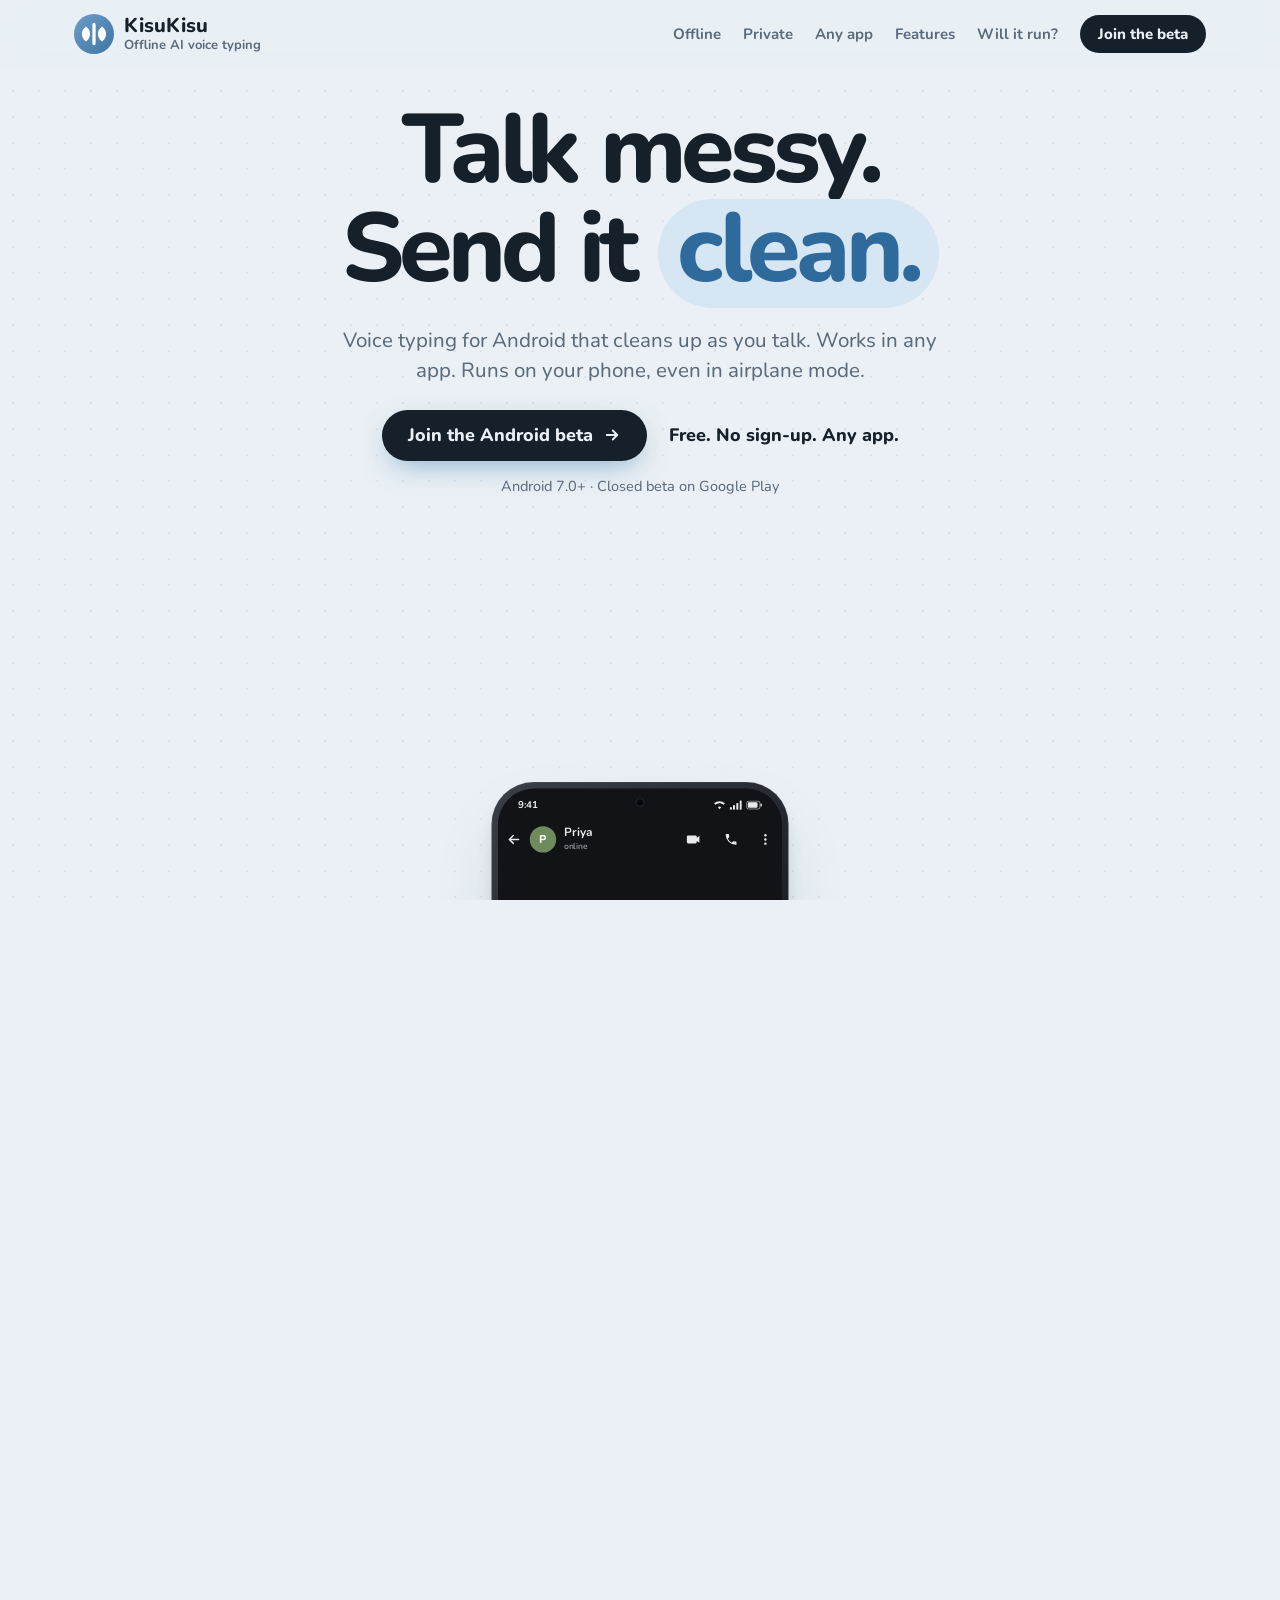
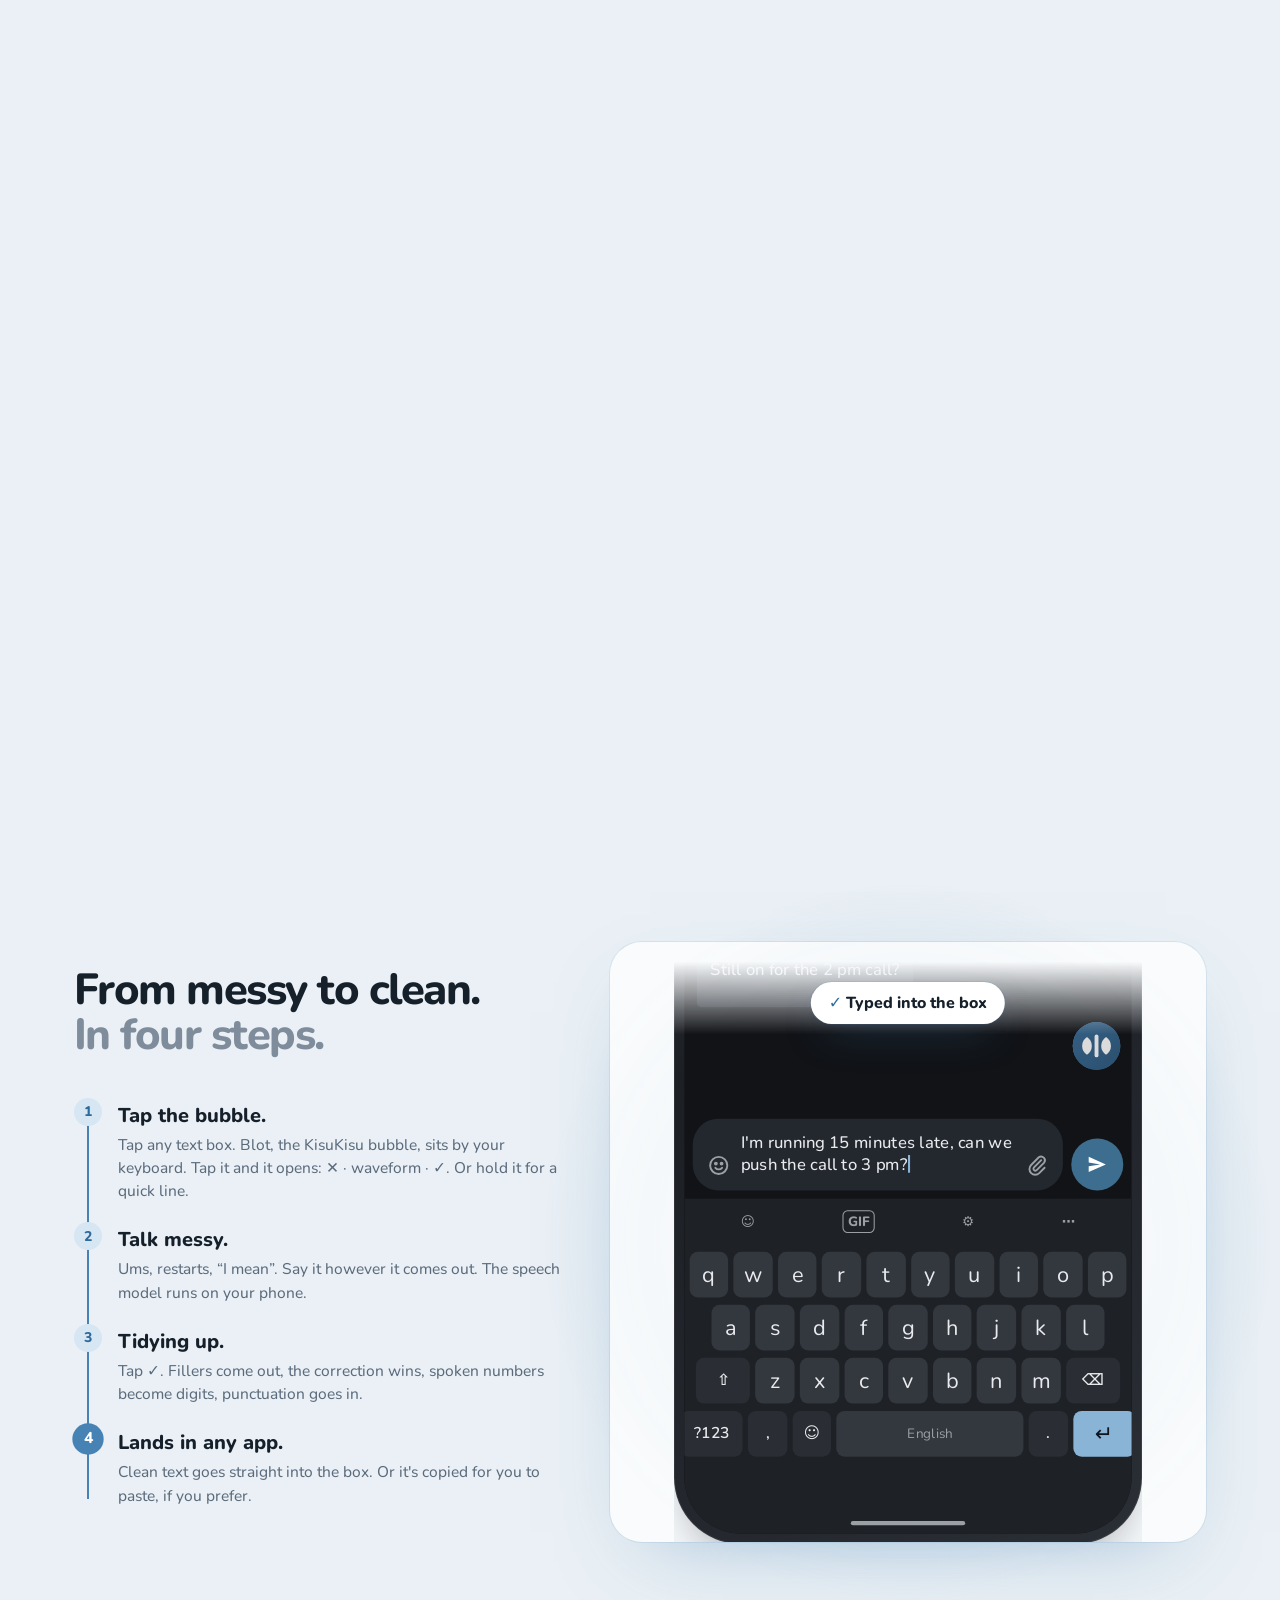
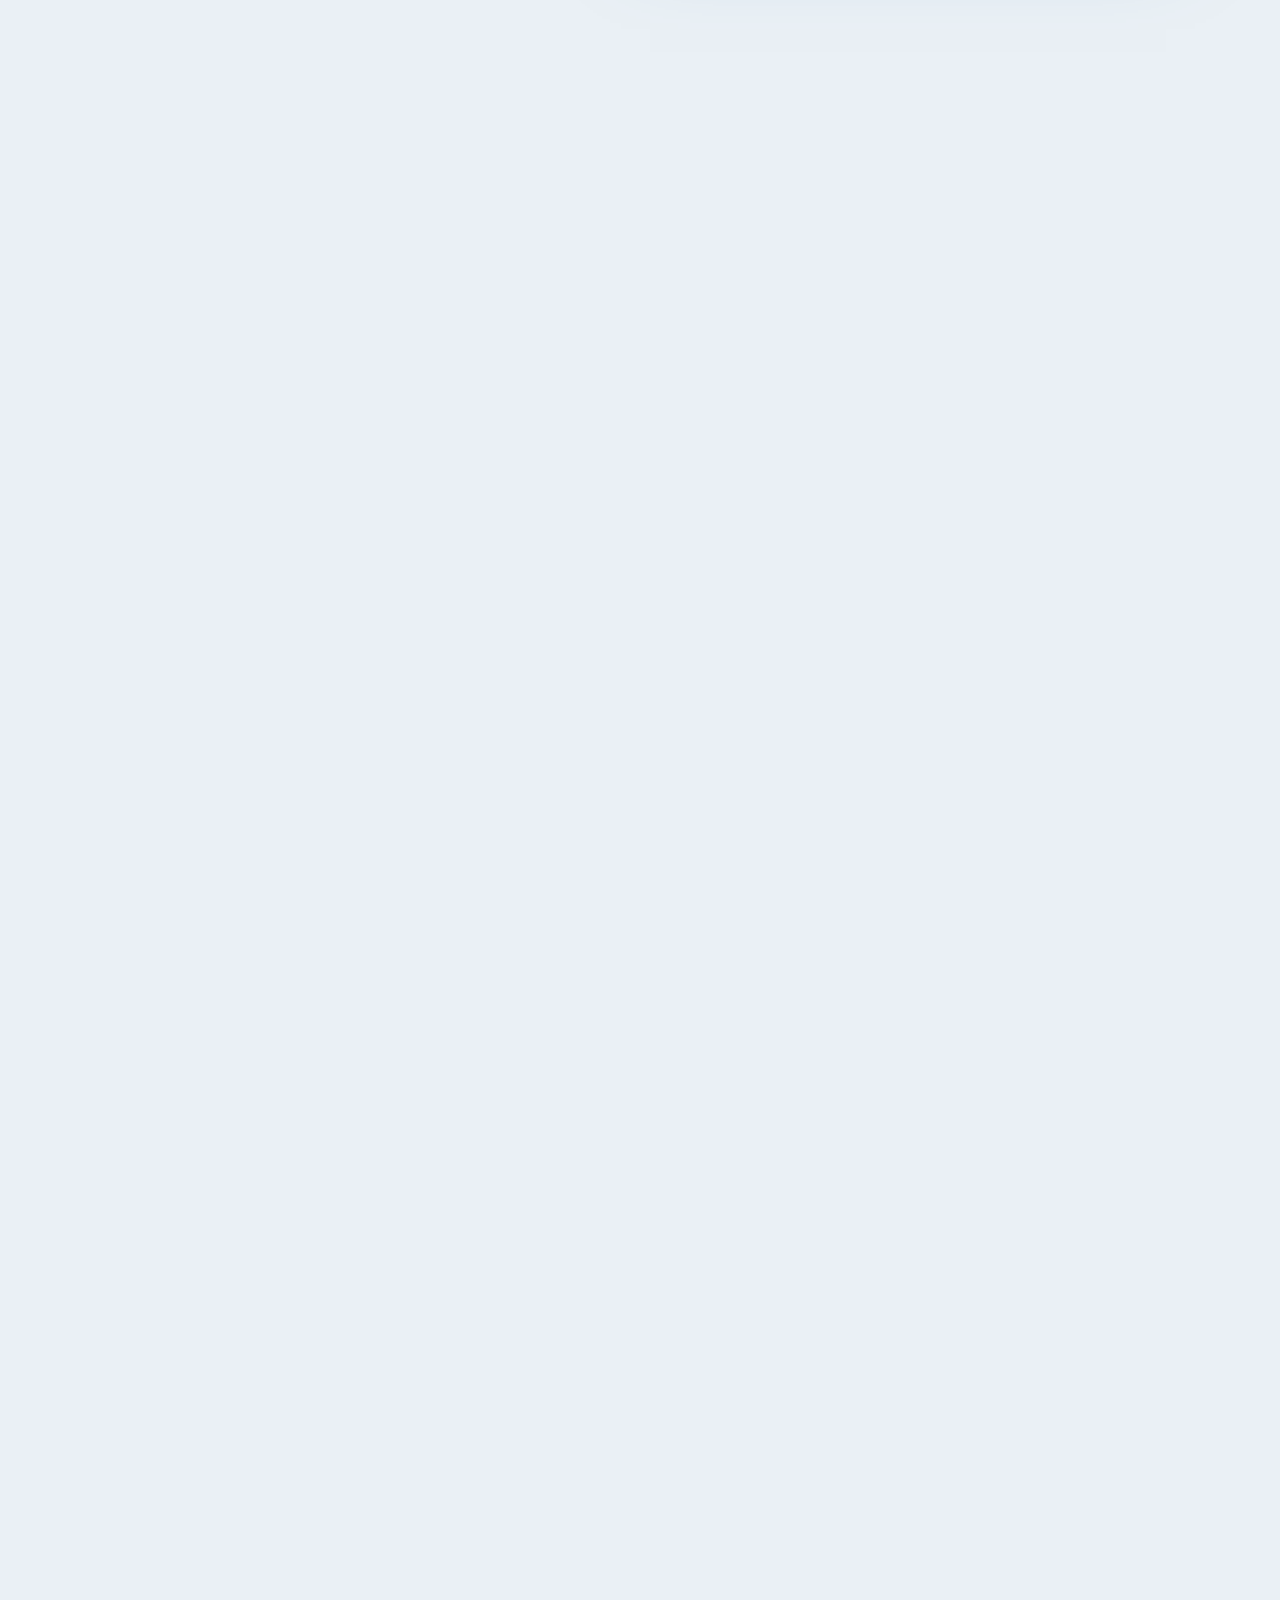
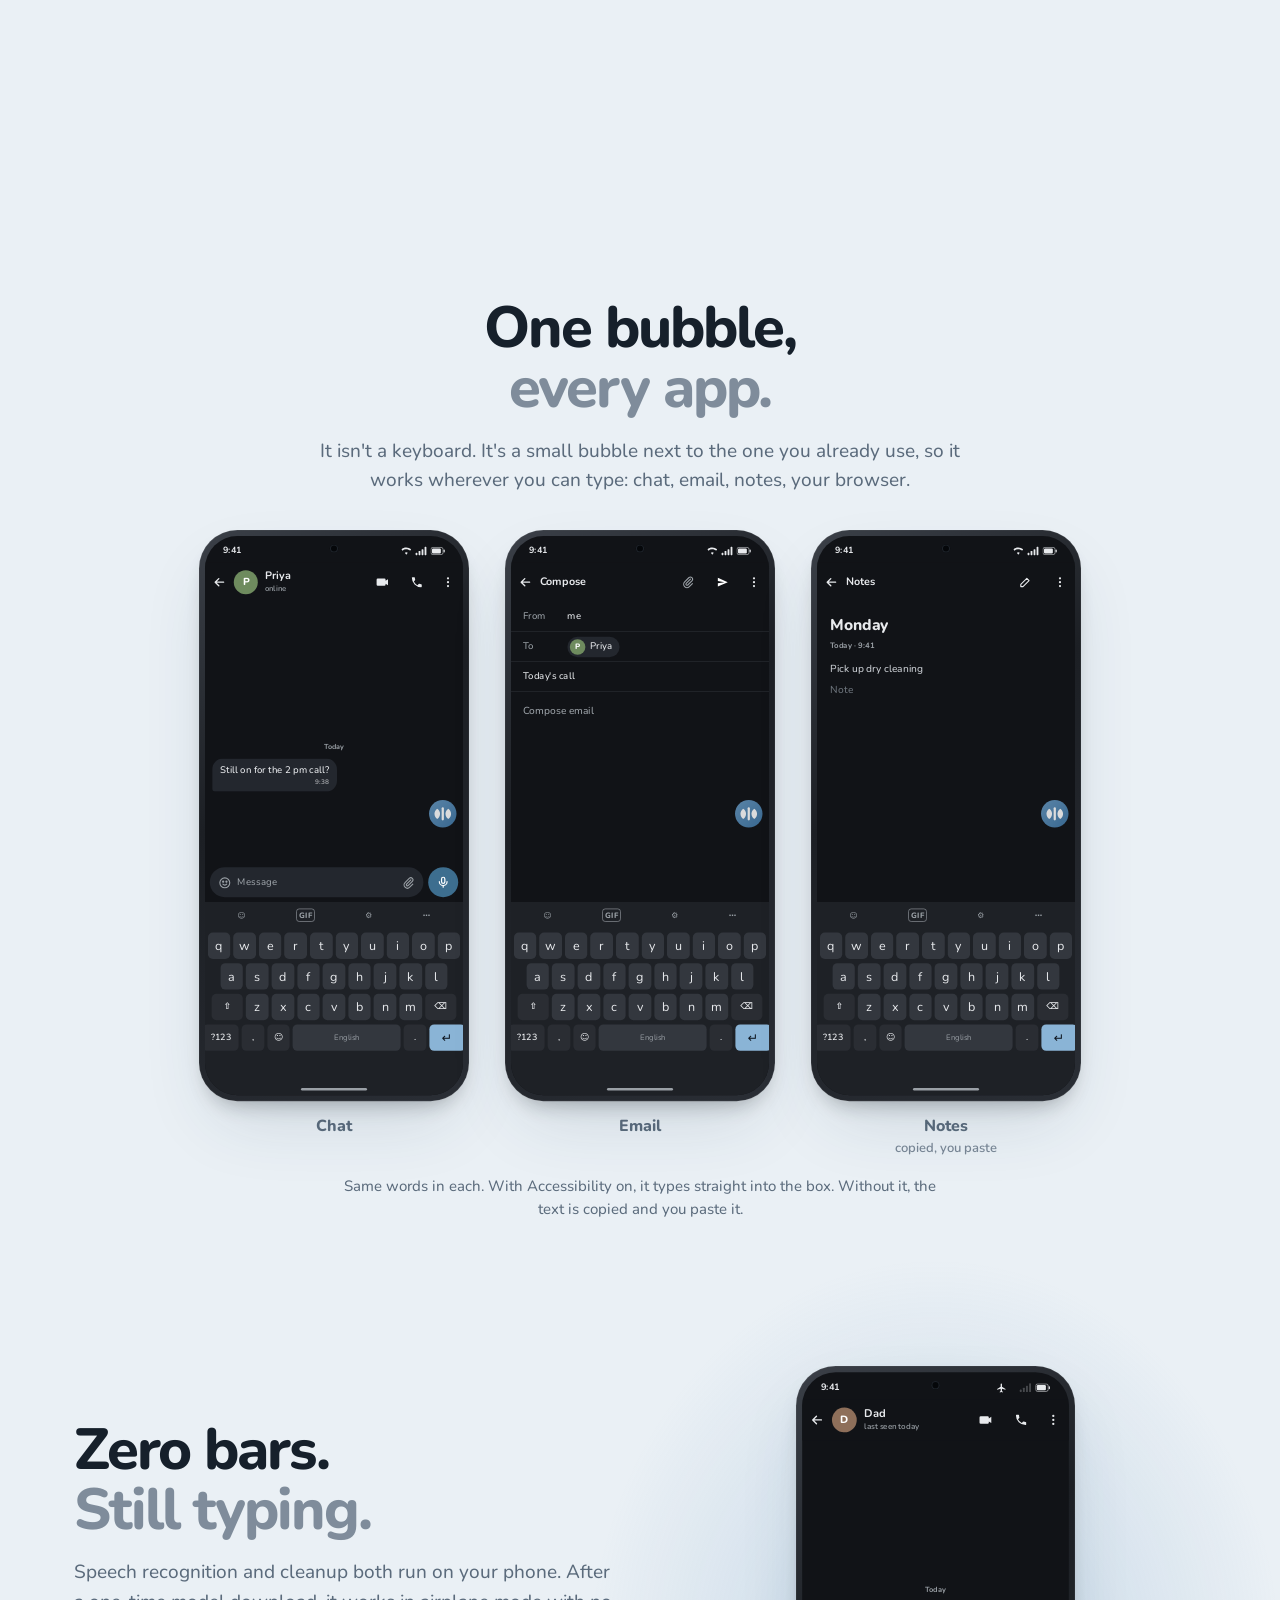
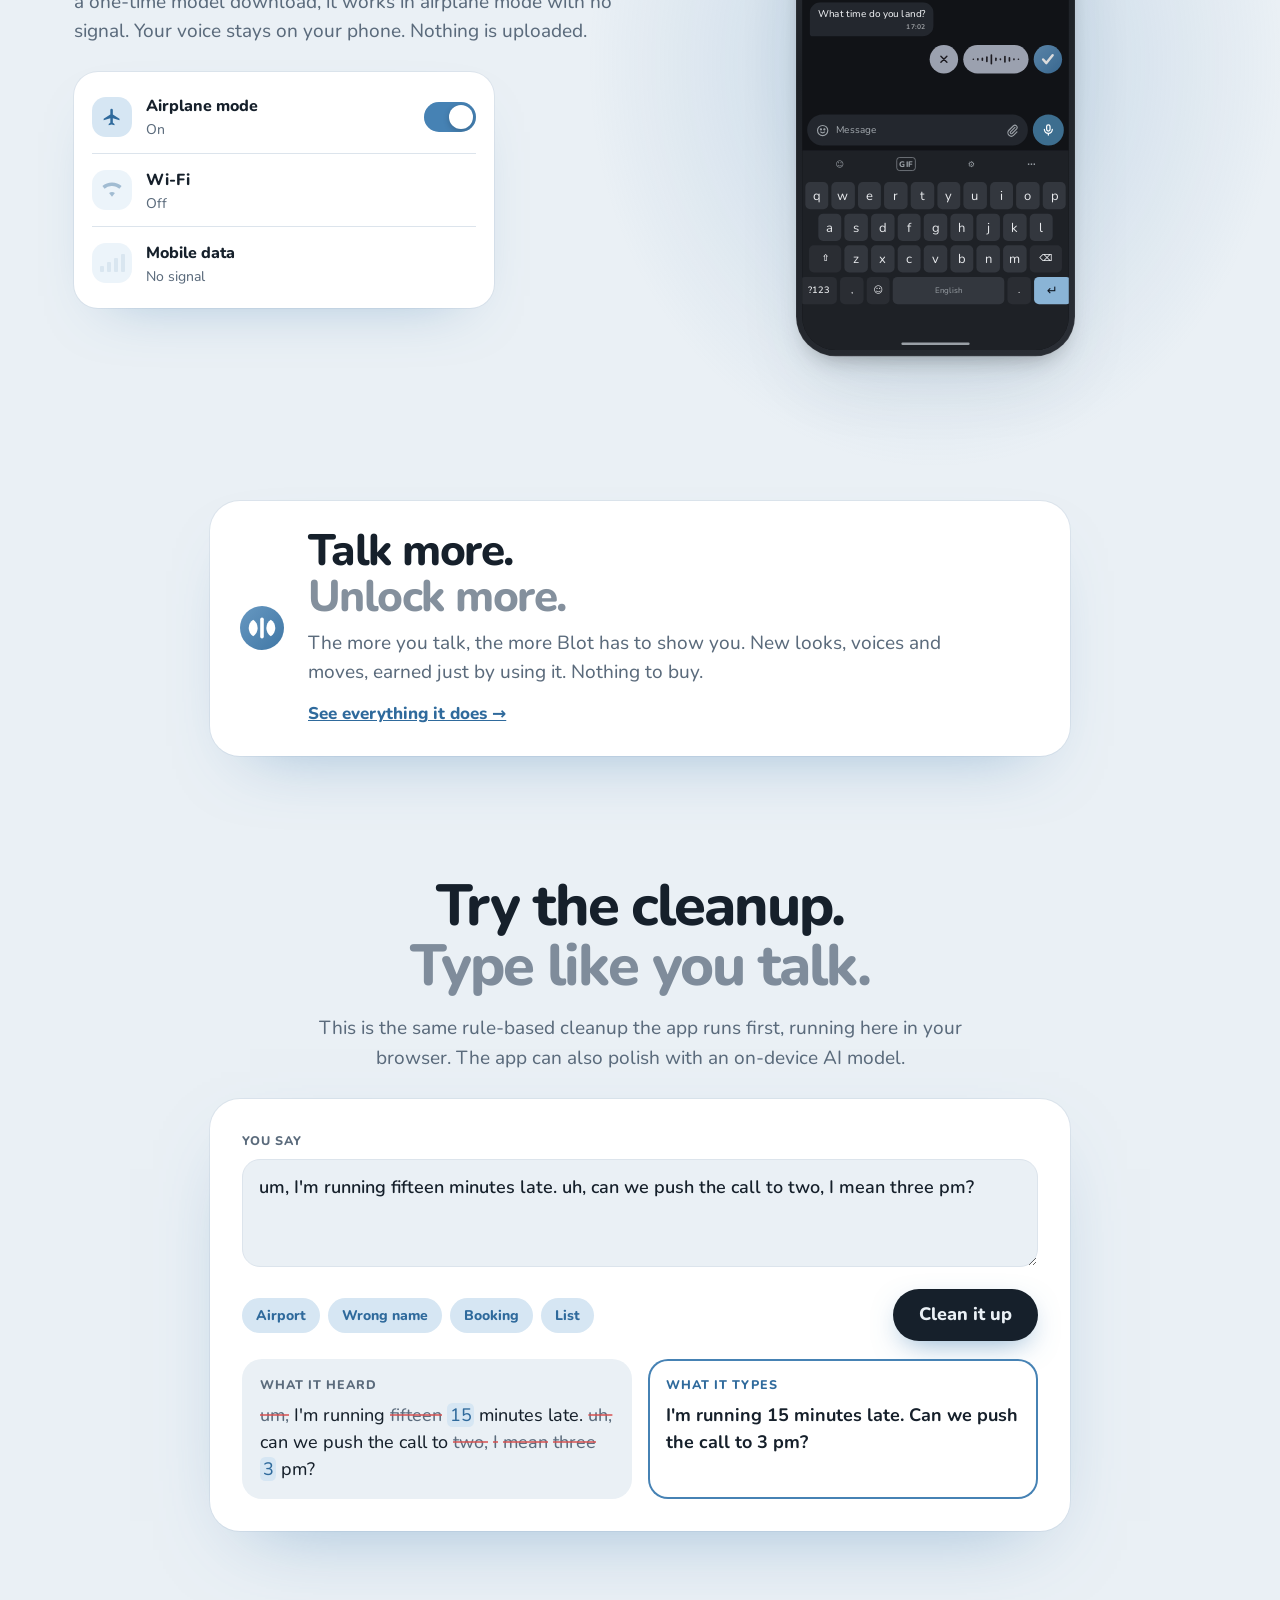
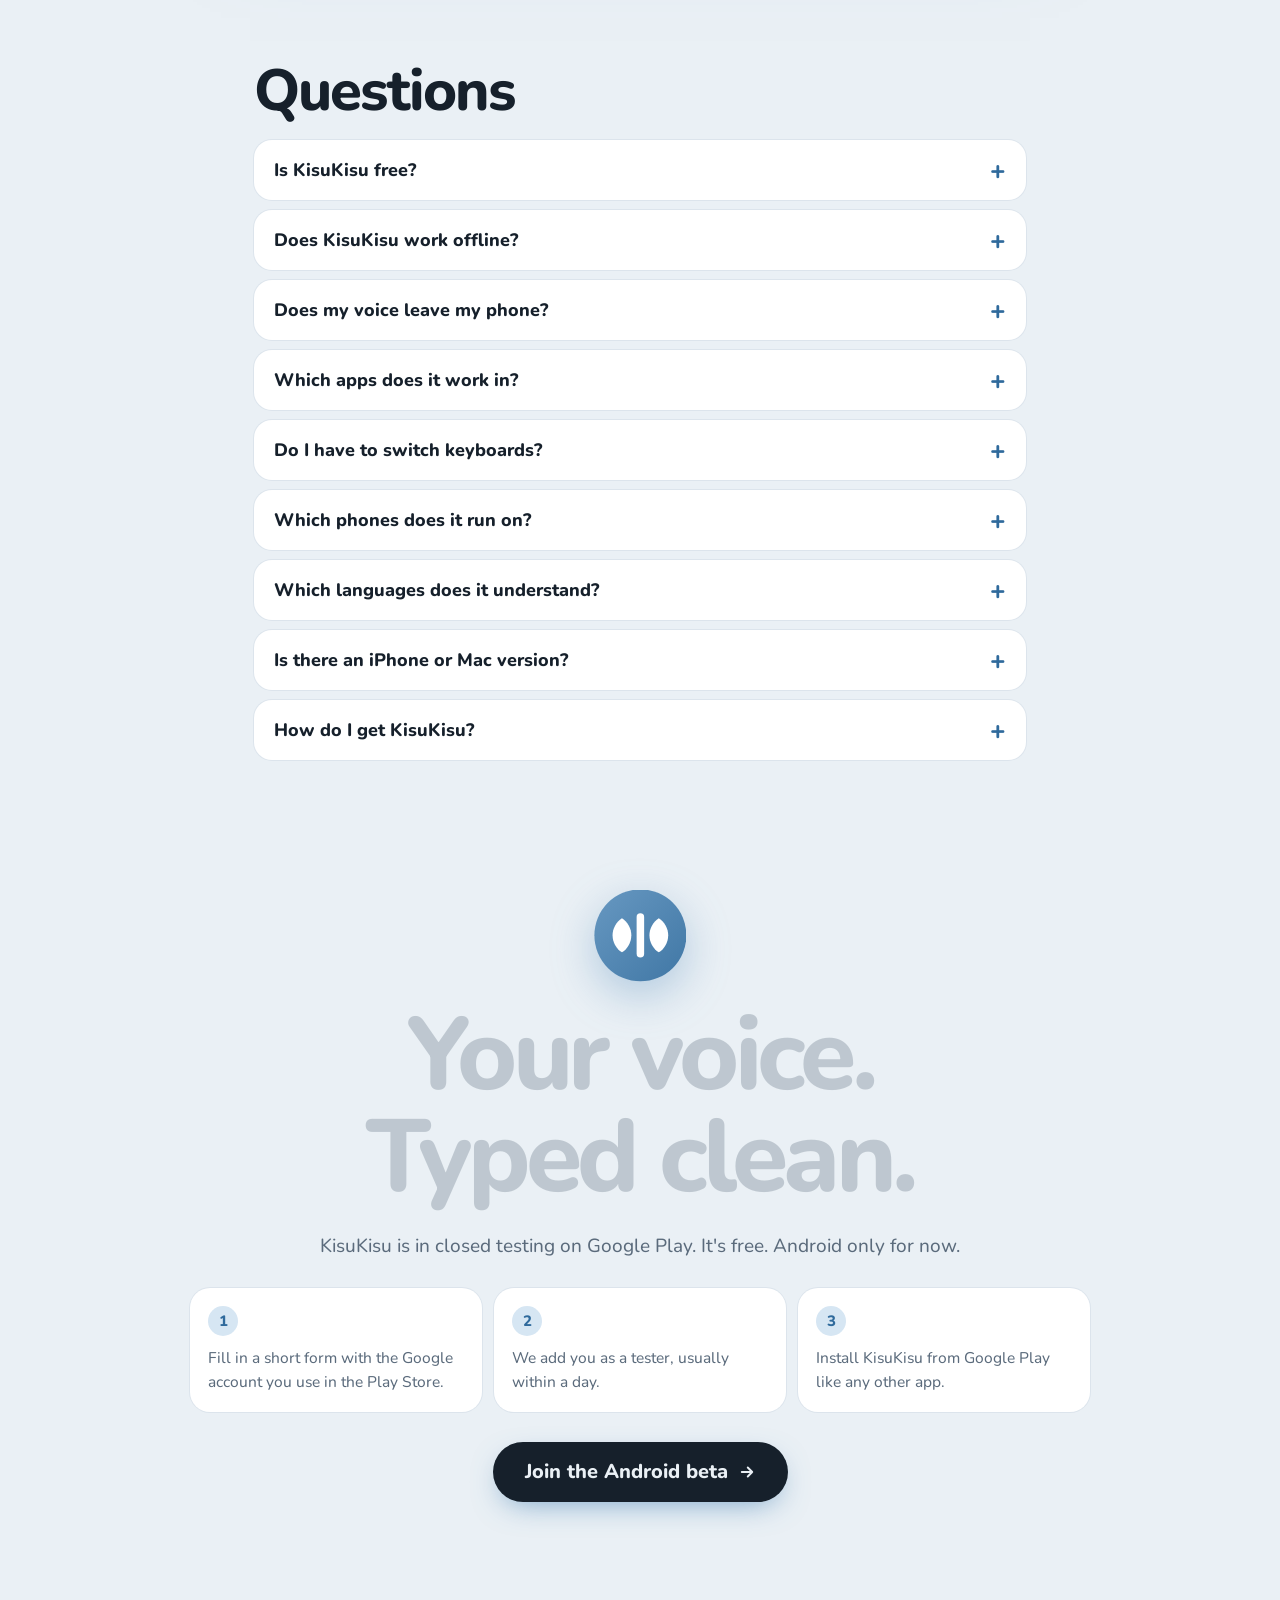
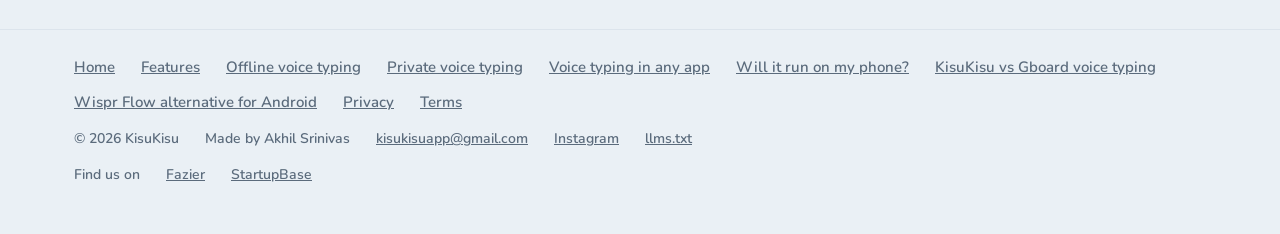
==== commit 66b62731: "Site: Terms page, privacy Security and breach sections, effective 25 October 2026, launch-directory " ====
--- a/index.html
+++ b/index.html
@@ -341,8 +341,9 @@
 
 </main>
 <footer class="foot"><div class="foot-in">
-  <div class="cols"><a href="./">Home</a><a href="/features.html">Features</a><a href="/offline-voice-typing.html">Offline voice typing</a><a href="/private-voice-typing.html">Private voice typing</a><a href="/voice-typing-any-app.html">Voice typing in any app</a><a href="/will-it-run-on-my-phone.html">Will it run on my phone?</a><a href="/compare/gboard-voice-typing.html">KisuKisu vs Gboard voice typing</a><a href="/compare/wispr-flow-alternative-android.html">Wispr Flow alternative for Android</a><a href="/privacy.html">Privacy</a></div>
+  <div class="cols"><a href="./">Home</a><a href="/features.html">Features</a><a href="/offline-voice-typing.html">Offline voice typing</a><a href="/private-voice-typing.html">Private voice typing</a><a href="/voice-typing-any-app.html">Voice typing in any app</a><a href="/will-it-run-on-my-phone.html">Will it run on my phone?</a><a href="/compare/gboard-voice-typing.html">KisuKisu vs Gboard voice typing</a><a href="/compare/wispr-flow-alternative-android.html">Wispr Flow alternative for Android</a><a href="/privacy.html">Privacy</a><a href="/terms.html">Terms</a></div>
   <div class="cols fine"><span>© 2026 KisuKisu</span><span>Made by Akhil Srinivas</span><a href="mailto:kisukisuapp@gmail.com">kisukisuapp@gmail.com</a><a href="https://instagram.com/kisukisuapp">Instagram</a><a href="/llms.txt">llms.txt</a></div>
+  <div class="cols fine"><span>Find us on</span><a href="https://fazier.com">Fazier</a><a href="https://startupbase.io">StartupBase</a></div>
 </div></footer>
 <script src="assets/bubble.js"></script>
 <script src="assets/textproc.js"></script>
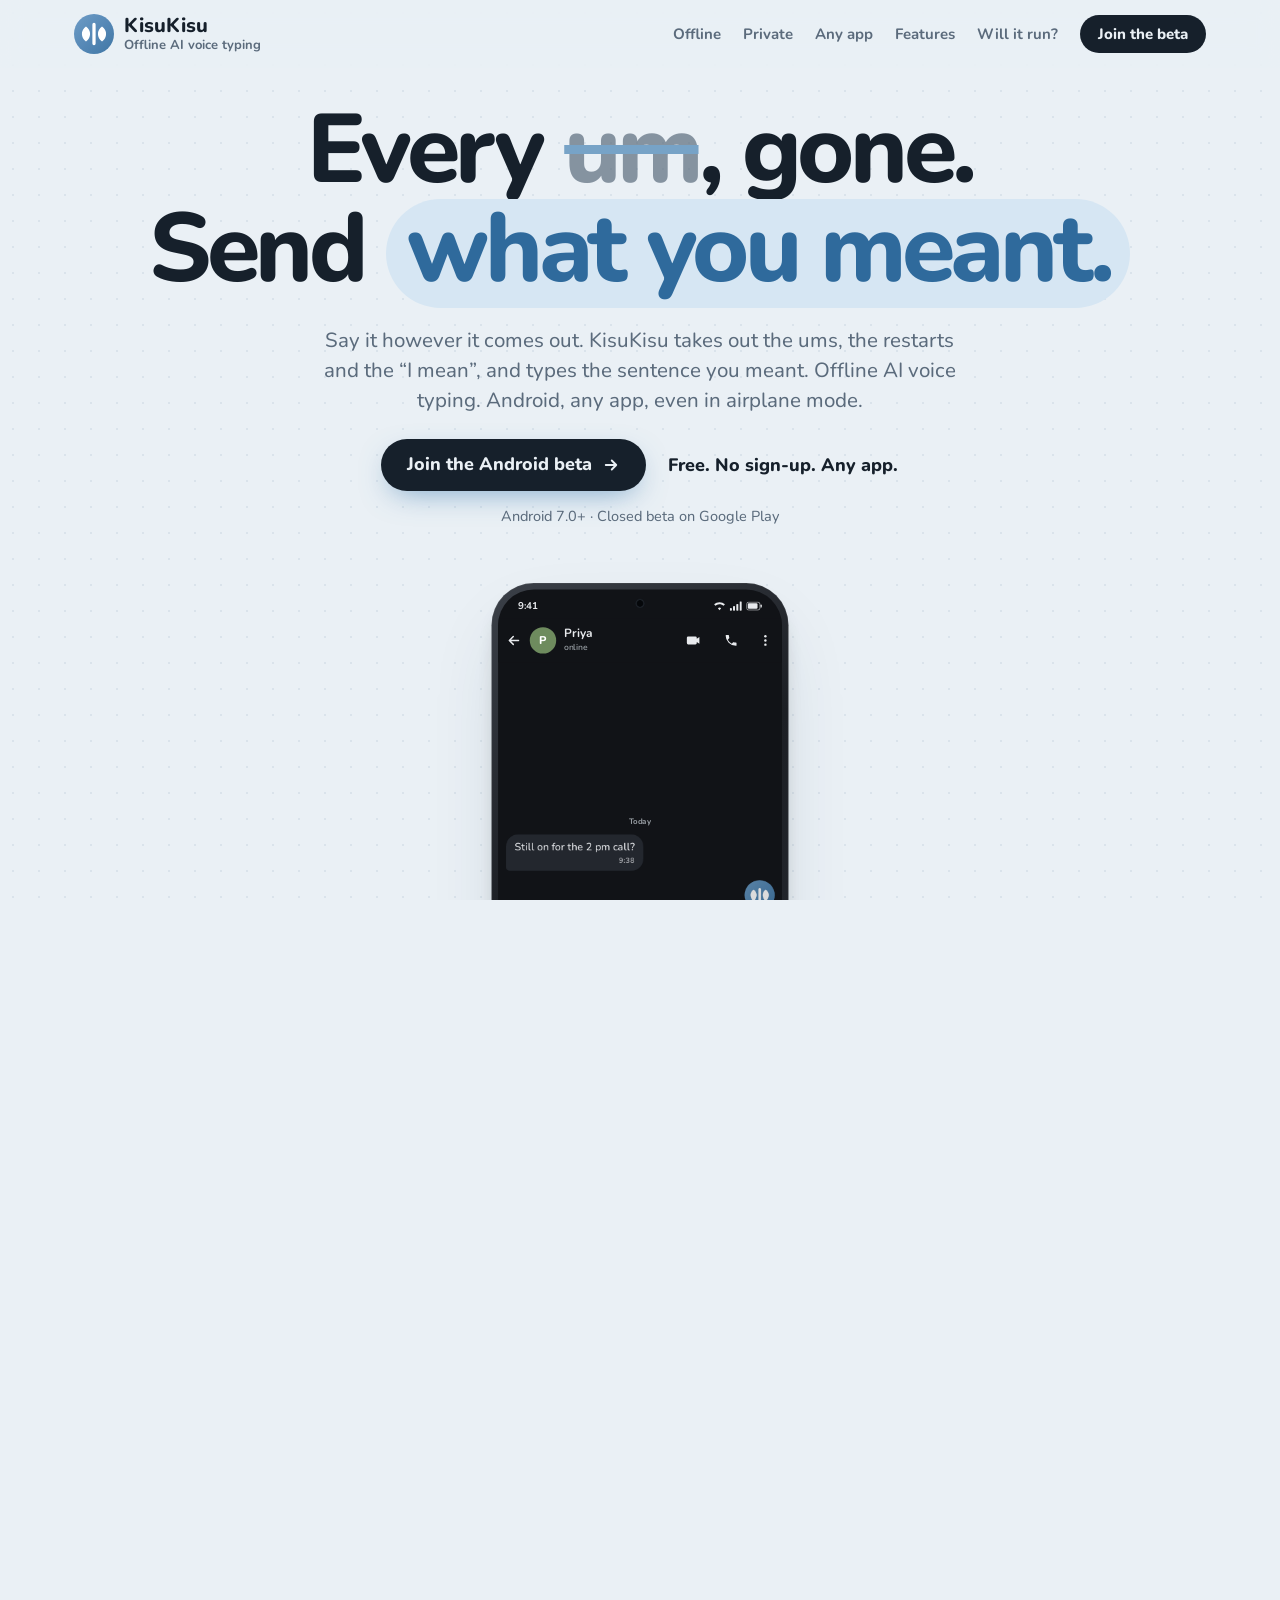
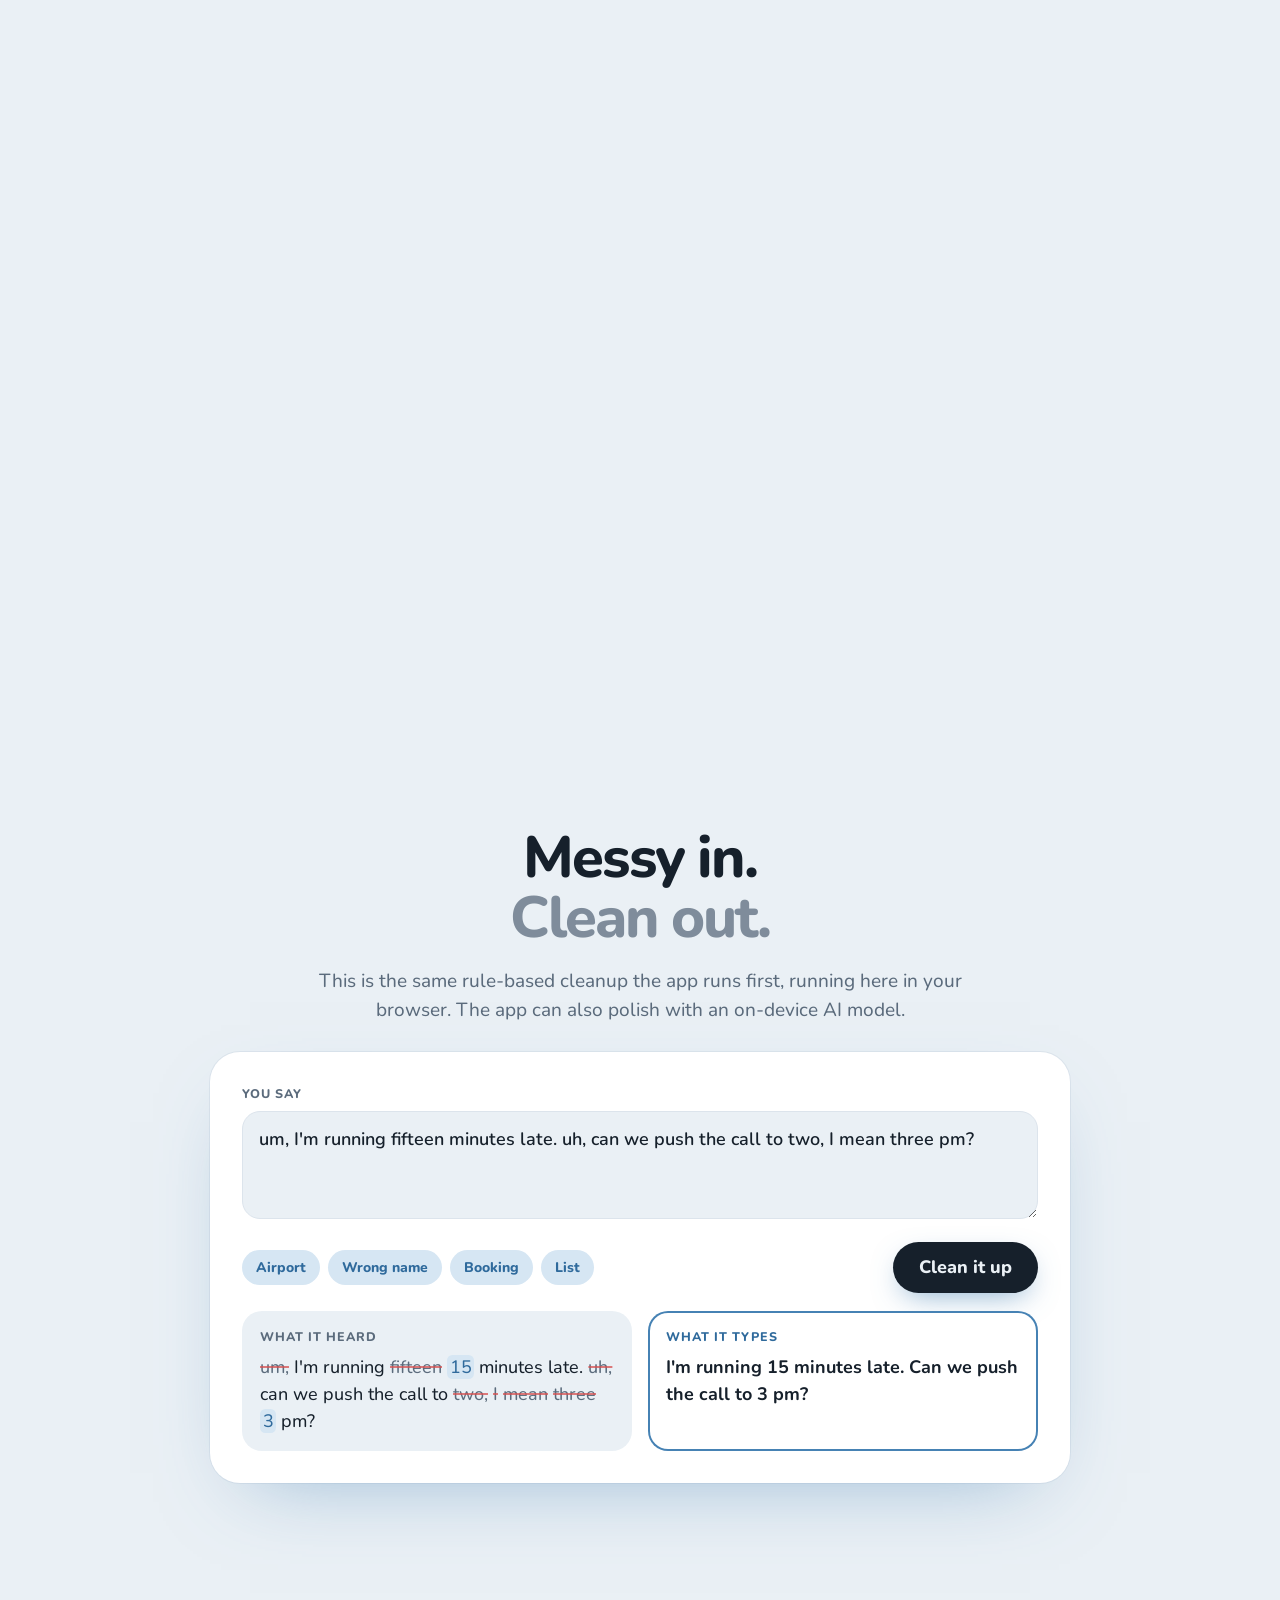
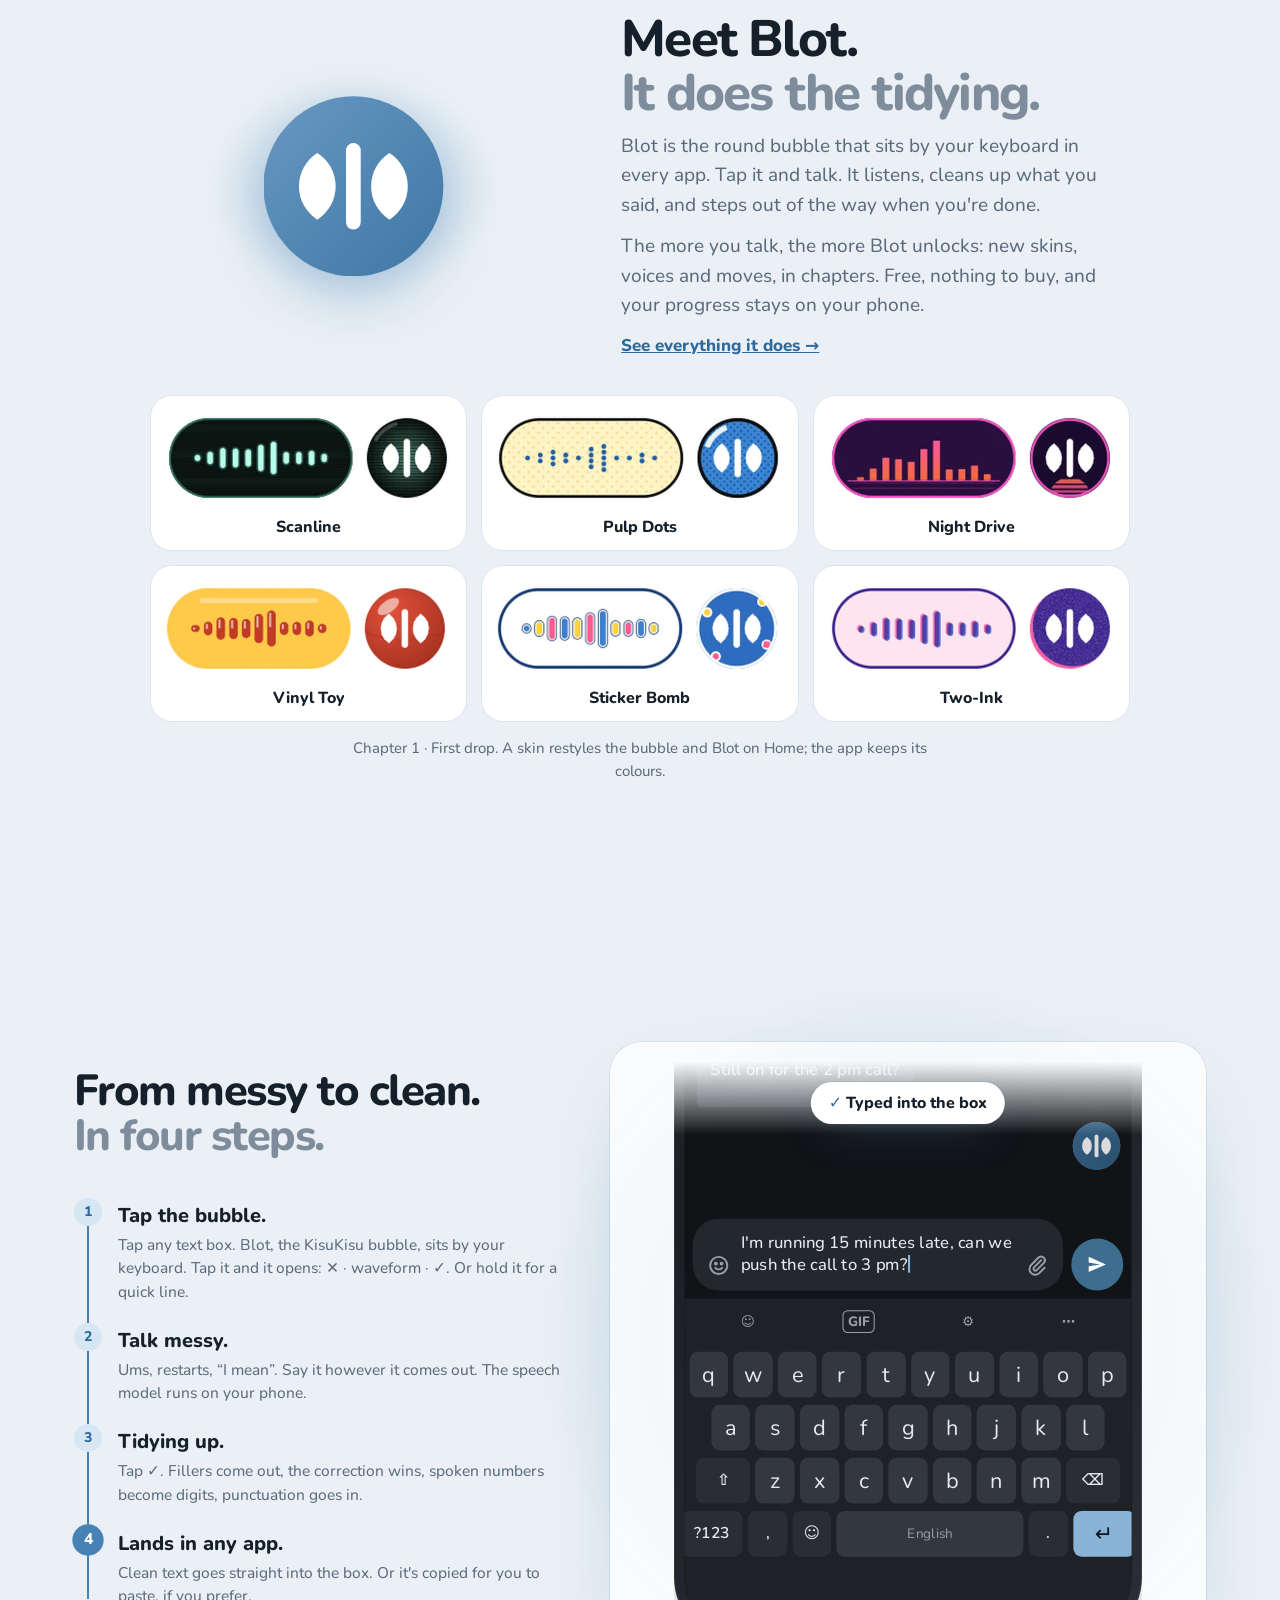
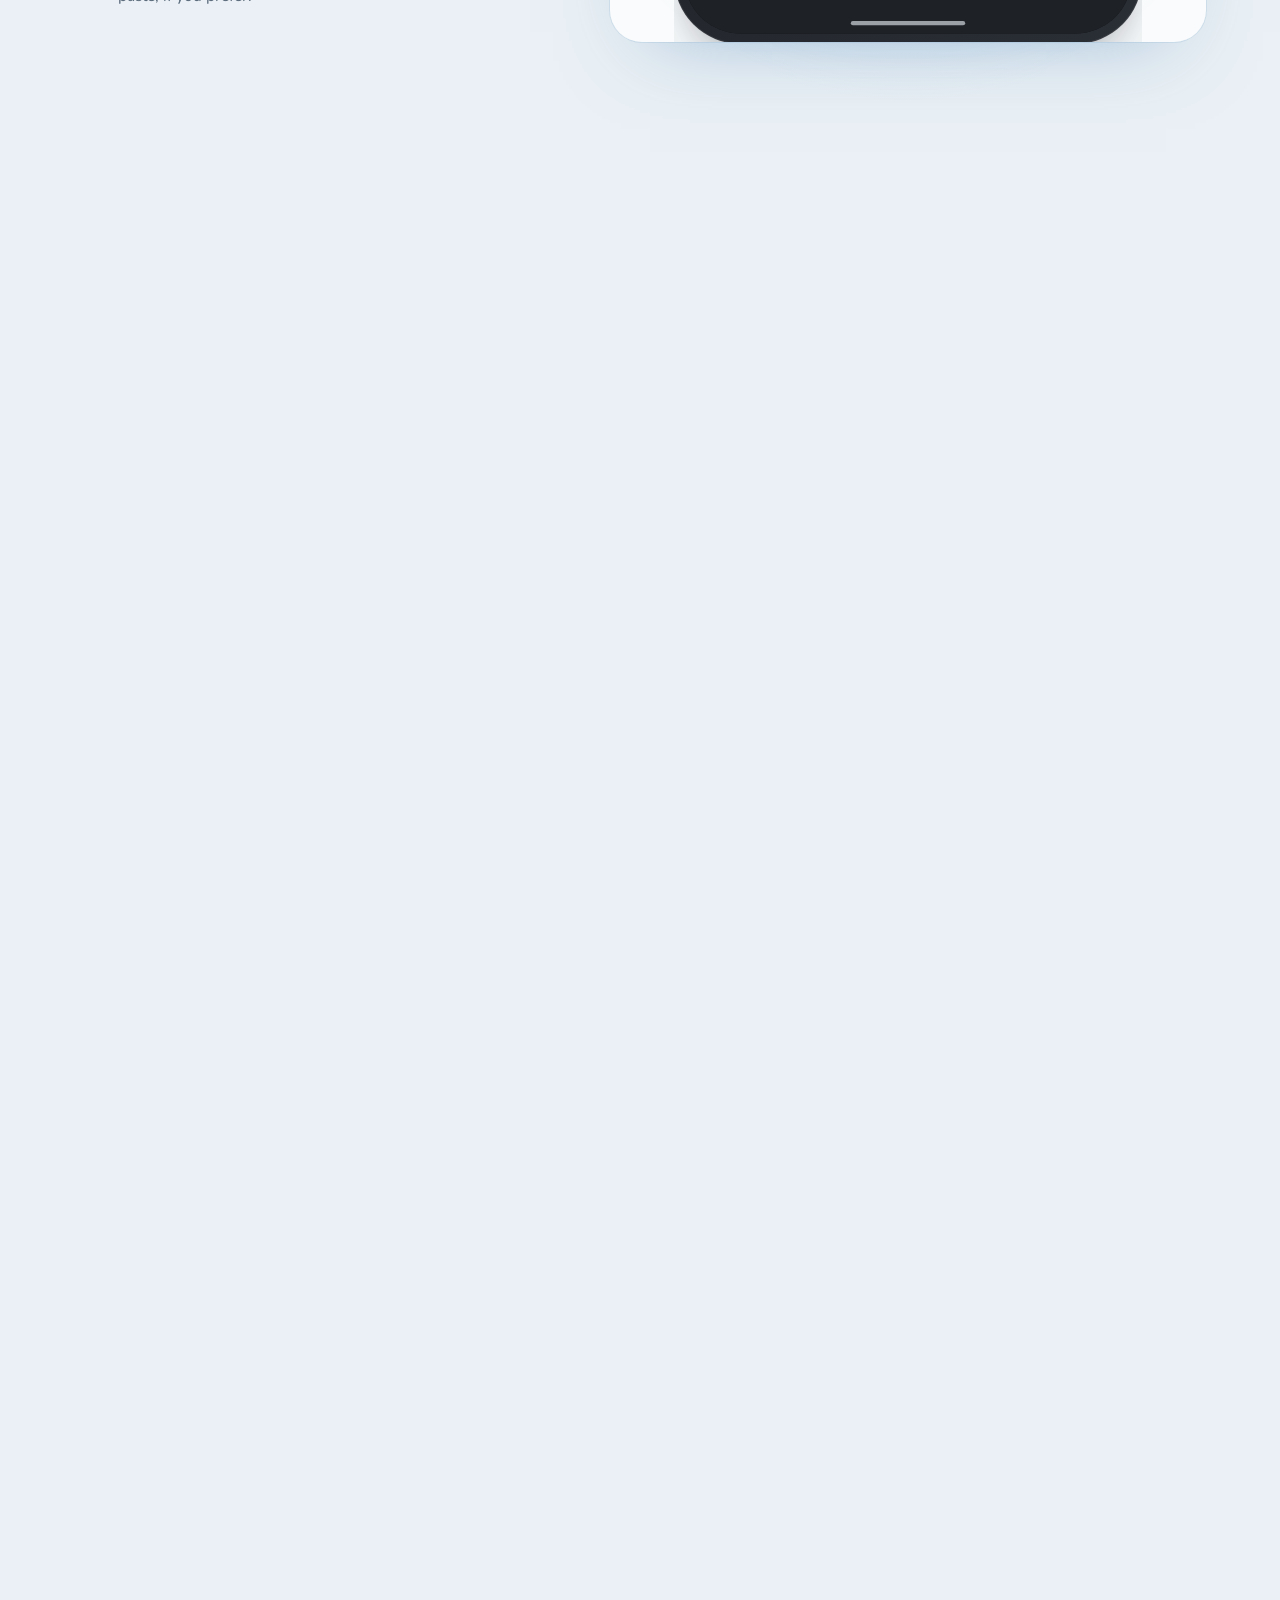
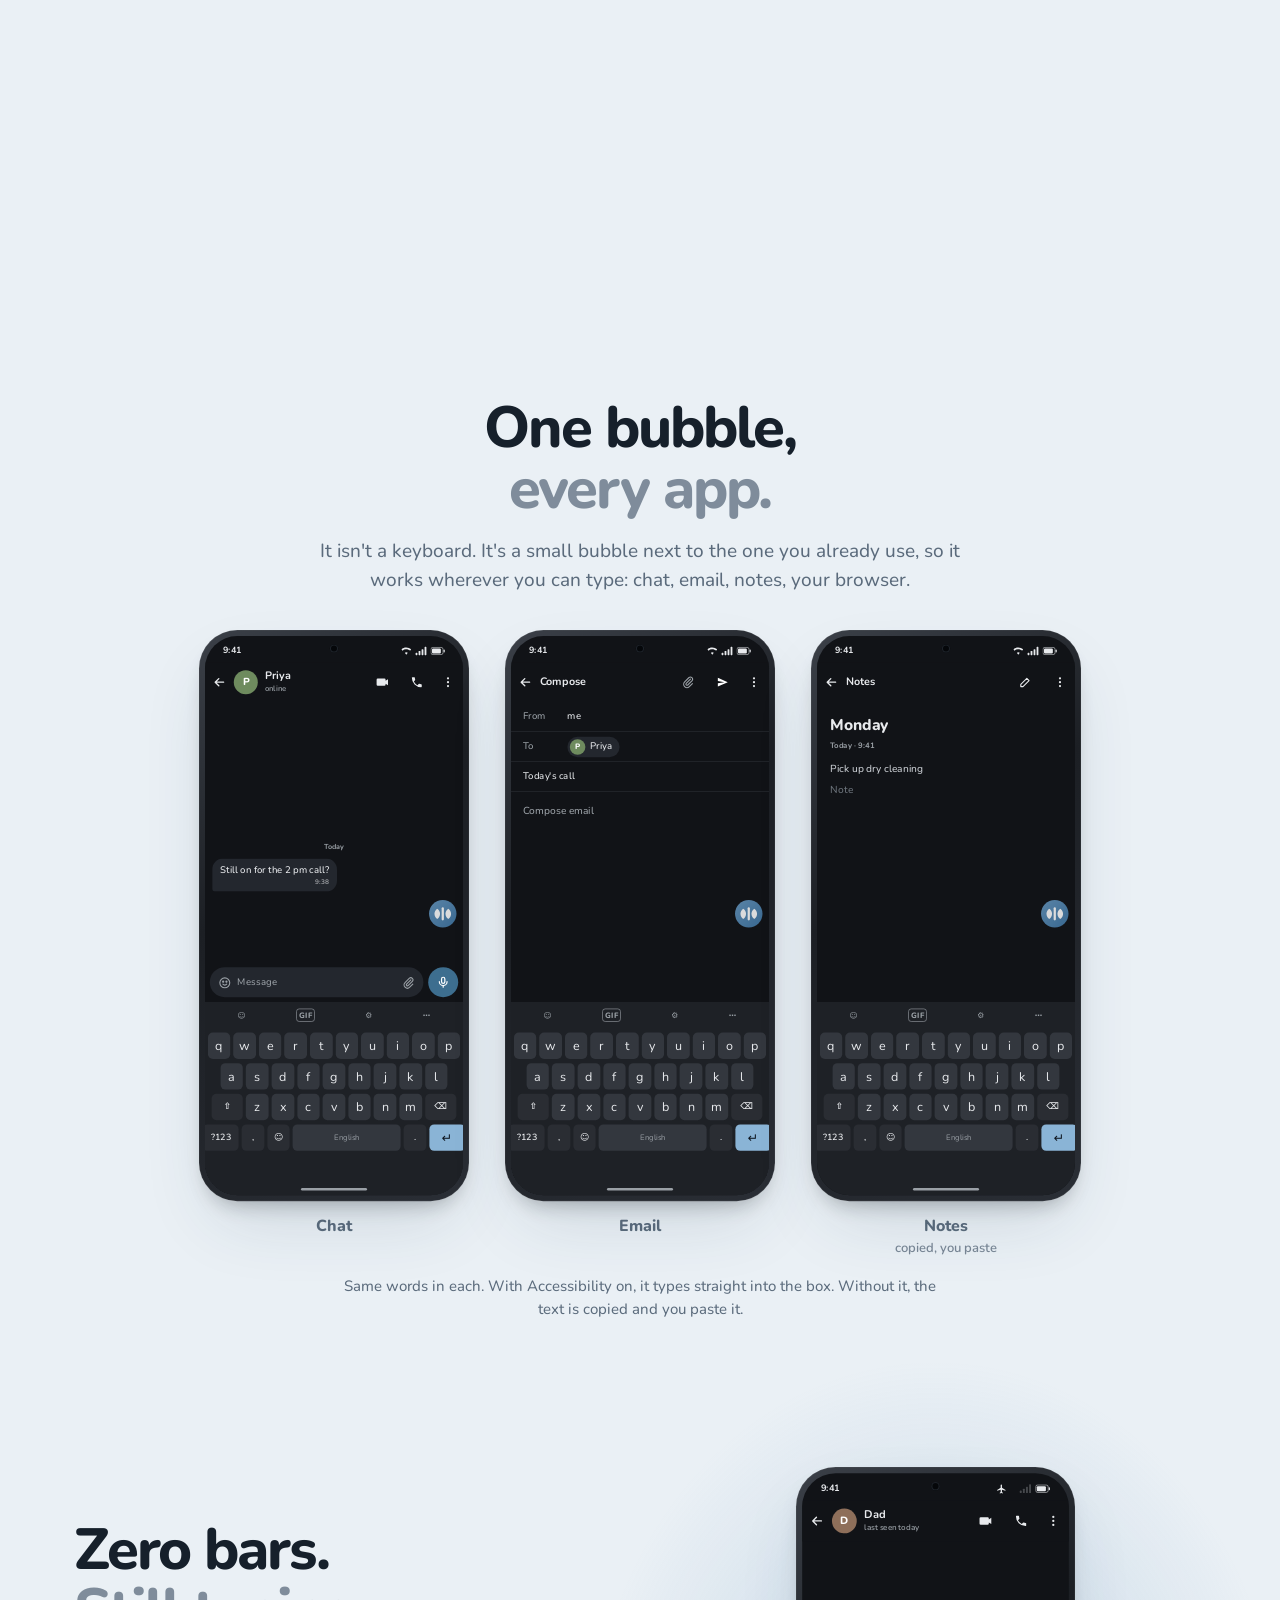
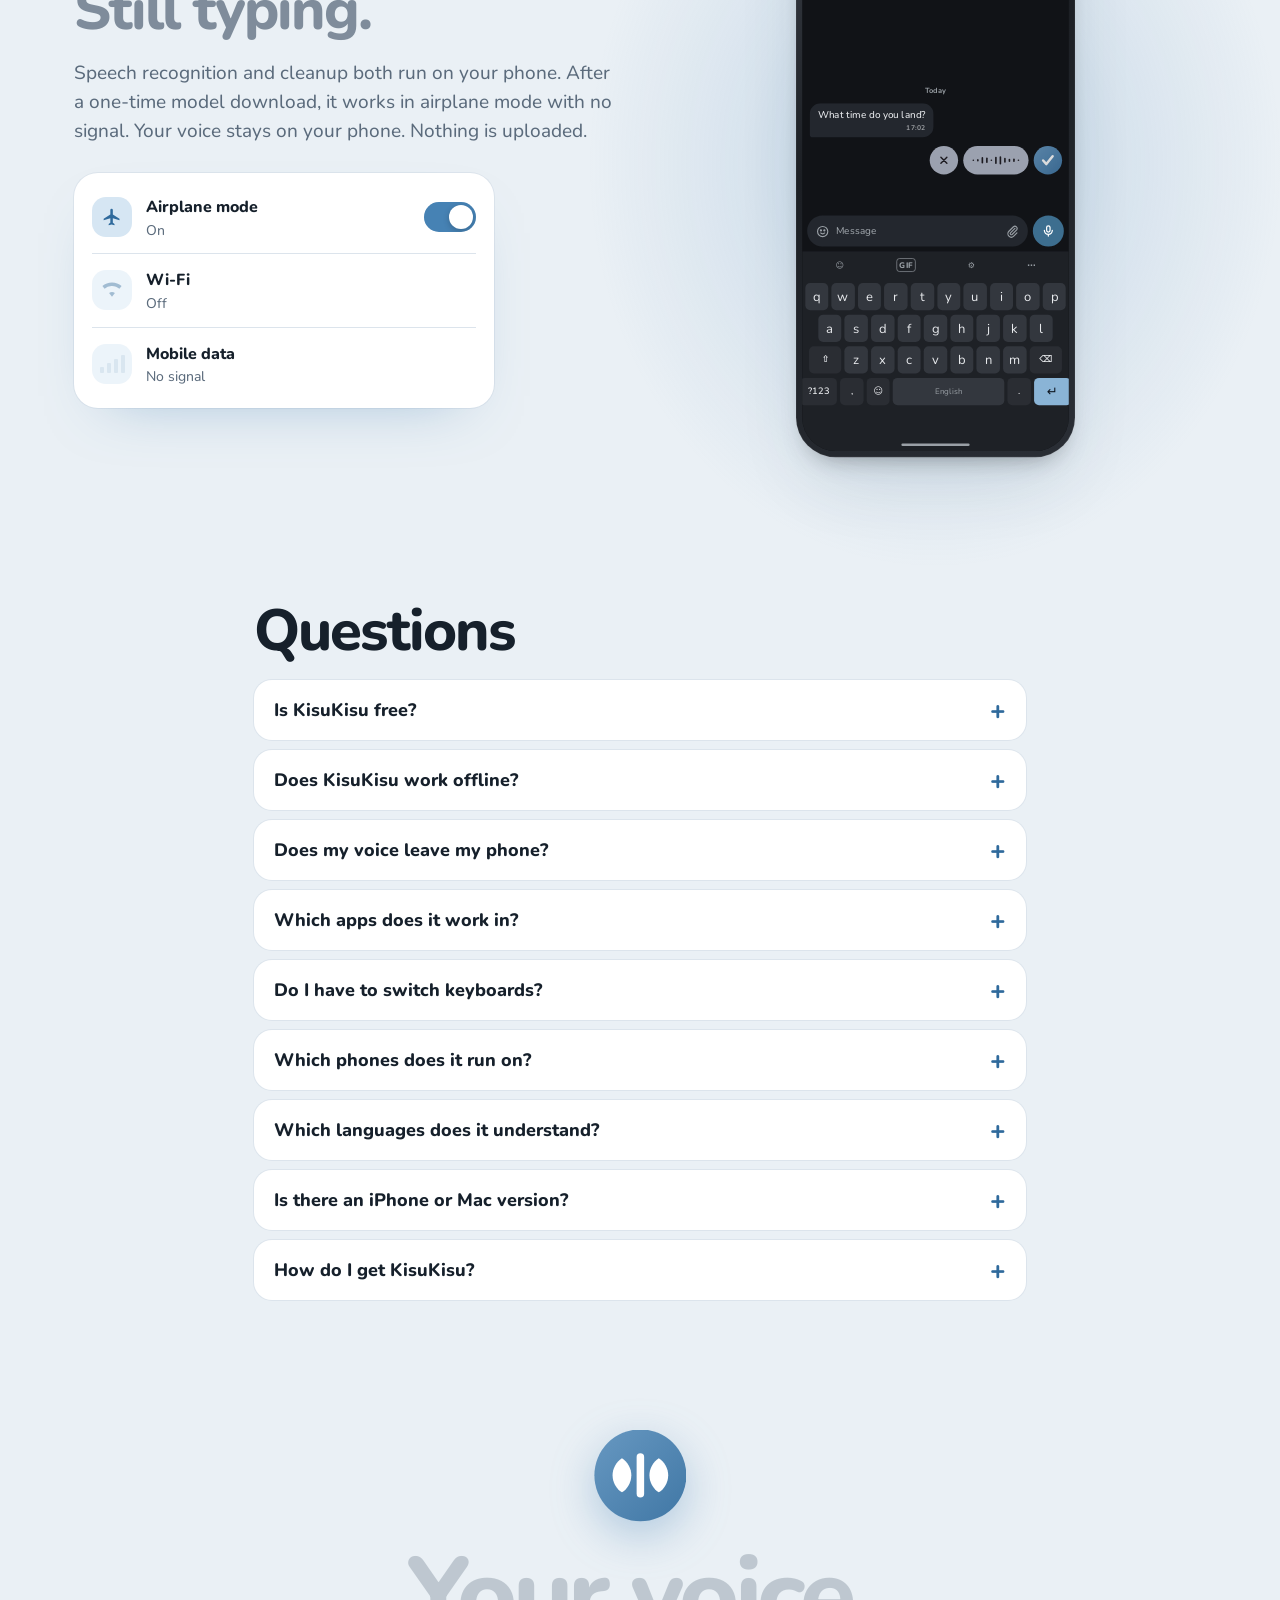
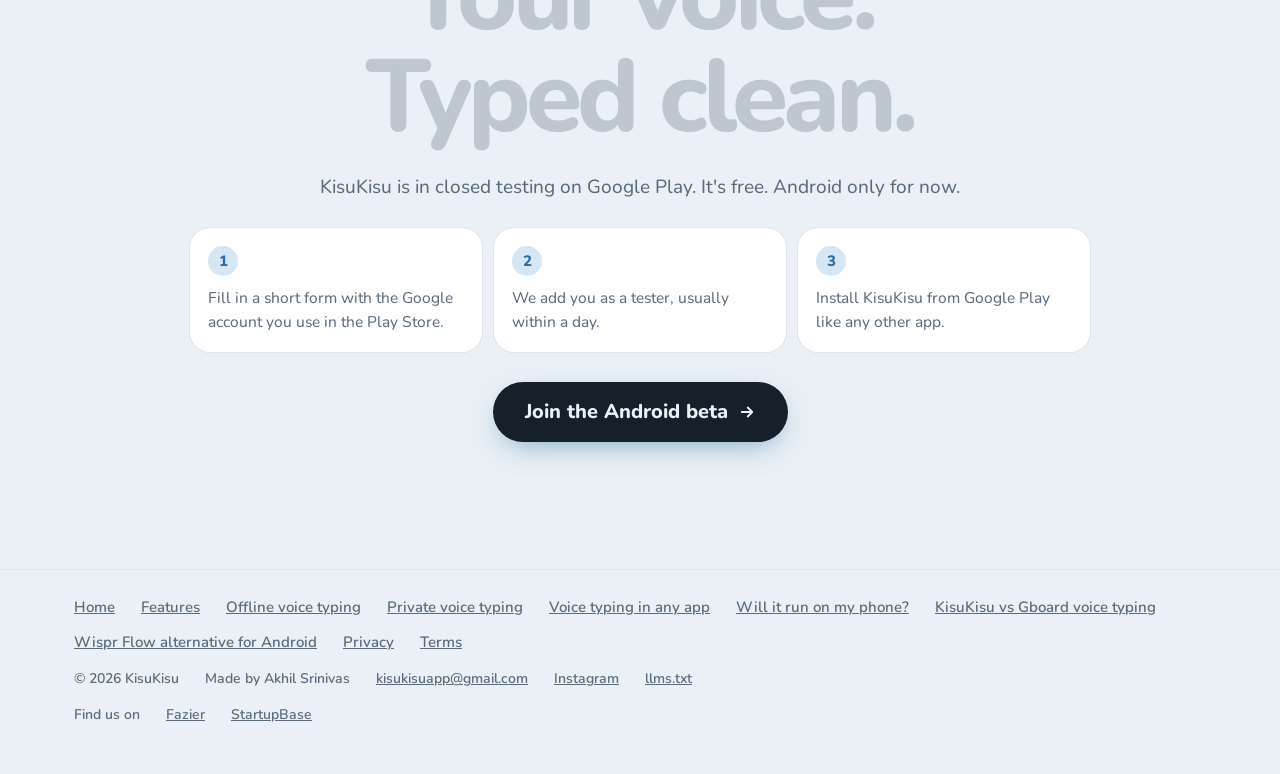
==== commit aed2c9a0: "Site: homepage leads with cleanup (new hero, demo moved up) and puts Blot and its skins third Co-Aut" ====
--- a/index.html
+++ b/index.html
@@ -176,8 +176,8 @@
   <div class="hero-pin" data-scrub="hero">
     <div class="hero-stage">
       <div class="hero-copy">
-        <h1 id="hero-h"><span class="rise" style="--d:0">Talk messy.</span><br><span class="rise" style="--d:1">Send it <em>clean.</em></span></h1>
-        <p class="lede rise" style="--d:2">Voice typing for Android that cleans up as you talk. Works in any app. Runs on your phone, even in airplane mode.</p>
+        <h1 id="hero-h"><span class="rise" style="--d:0">Every <s class="gone">um</s>, gone.</span><br><span class="rise" style="--d:1">Send <em>what you meant.</em></span></h1>
+        <p class="lede rise" style="--d:2">Say it however it comes out. KisuKisu takes out the ums, the restarts and the “I mean”, and types the sentence you meant. Offline AI voice typing. Android, any app, even in airplane mode.</p>
         <div class="cta-row rise" style="--d:3">
           <a class="cta" href="https://forms.gle/dwdAoq4V1xZWSHcG6">Join the Android beta <svg width="18" height="18" viewBox="0 0 24 24" fill="none" stroke="currentColor" stroke-width="2.5" stroke-linecap="round" stroke-linejoin="round" aria-hidden="true"><path d="M5 12h14M13 6l6 6-6 6"/></svg></a>
           <p class="promises">Free. No sign-up. Any app.</p>
@@ -200,7 +200,58 @@
   </div>
 </section>
 
-<!-- 2. HOW IT WORKS: pinned on desktop, stacked on phones -->
+<!-- 2. TRY THE CLEANUP: the clearest thing we do, right under the hero -->
+<section class="try" id="try" aria-labelledby="try-h">
+  <div class="wrap">
+    <div class="sec-head reveal">
+      <h2 id="try-h">Messy in.<br><span class="grey">Clean out.</span></h2>
+      <p class="sub">This is the same rule-based cleanup the app runs first, running here in your browser. The app can also polish with an on-device AI model.</p>
+    </div>
+    <div class="try-card reveal">
+      <label for="try-in" class="tag">You say</label>
+      <textarea id="try-in" rows="3" spellcheck="false">um, I'm running fifteen minutes late. uh, can we push the call to two, I mean three pm?</textarea>
+      <div class="try-bar">
+        <div class="ex" role="group" aria-label="Examples">
+          <button type="button" data-ex="um, I land at six, I mean seven pm. uh, can you pick me up?">Airport</button>
+          <button type="button" data-ex="send it to mark, I mean john">Wrong name</button>
+          <button type="button" data-ex="uh, can you book a table for twelve, I mean fourteen people? um, thanks!">Booking</button>
+          <button type="button" data-ex="shopping list one eggs two flour three sugar">List</button>
+        </div>
+        <button type="button" class="cta" id="try-go">Clean it up</button>
+      </div>
+      <div class="try-out" aria-live="polite">
+        <div><span class="tag">What it heard</span><p class="diff" id="try-diff"></p></div>
+        <div><span class="tag acc">What it types</span><p class="result" id="try-res"></p></div>
+      </div>
+    </div>
+  </div>
+</section>
+
+<!-- 3. MEET BLOT: the bubble, and the rewards it unlocks in chapters -->
+<section class="blot" id="blot" aria-labelledby="blot-h">
+  <div class="wrap">
+    <div class="blot-grid">
+      <div class="blot-stage reveal" aria-hidden="true"><div class="glow"></div><span class="mini huge" data-dot></span></div>
+      <div class="blot-copy reveal">
+        <h2 id="blot-h">Meet Blot.<br><span class="grey">It does the tidying.</span></h2>
+        <p class="sub">Blot is the round bubble that sits by your keyboard in every app. Tap it and talk. It listens, cleans up what you said, and steps out of the way when you're done.</p>
+        <p class="sub">The more you talk, the more Blot unlocks: new skins, voices and moves, in chapters. Free, nothing to buy, and your progress stays on your phone.</p>
+        <a href="/features.html">See everything it does →</a>
+      </div>
+    </div>
+    <div class="skins reveal" aria-label="Some of Blot's skins">
+      <figure class="skin"><img src="assets/app/skin-scanline.webp" width="284" height="96" loading="lazy" alt="Scanline skin: the listening pill and the bubble"><figcaption>Scanline</figcaption></figure>
+      <figure class="skin"><img src="assets/app/skin-pulp.webp" width="284" height="96" loading="lazy" alt="Pulp Dots skin: the listening pill and the bubble"><figcaption>Pulp Dots</figcaption></figure>
+      <figure class="skin"><img src="assets/app/skin-nightdrive.webp" width="284" height="96" loading="lazy" alt="Night Drive skin: the listening pill and the bubble"><figcaption>Night Drive</figcaption></figure>
+      <figure class="skin"><img src="assets/app/skin-vinyl.webp" width="284" height="96" loading="lazy" alt="Vinyl Toy skin: the listening pill and the bubble"><figcaption>Vinyl Toy</figcaption></figure>
+      <figure class="skin"><img src="assets/app/skin-sticker.webp" width="284" height="96" loading="lazy" alt="Sticker Bomb skin: the listening pill and the bubble"><figcaption>Sticker Bomb</figcaption></figure>
+      <figure class="skin"><img src="assets/app/skin-twoink.webp" width="284" height="96" loading="lazy" alt="Two-Ink skin: the listening pill and the bubble"><figcaption>Two-Ink</figcaption></figure>
+    </div>
+    <p class="note center reveal">Chapter 1 · First drop. A skin restyles the bubble and Blot on Home; the app keeps its colours.</p>
+  </div>
+</section>
+
+<!-- 4. HOW IT WORKS: pinned on desktop, stacked on phones -->
 <section class="how" id="how" aria-labelledby="how-h">
   <div class="how-pin" data-scrub="how">
     <div class="how-stage">
@@ -230,7 +281,7 @@
   </div>
 </section>
 
-<!-- 3. ONE BUBBLE, EVERY APP -->
+<!-- 5. ONE BUBBLE, EVERY APP -->
 <section class="apps" id="apps" aria-labelledby="apps-h">
   <div class="wrap">
     <div class="sec-head reveal">
@@ -246,7 +297,7 @@
   </div>
 </section>
 
-<!-- 4. OFFLINE -->
+<!-- 6. OFFLINE -->
 <section class="offline" id="offline" aria-labelledby="off-h">
   <div class="wrap off-grid" data-scrub="offline">
     <div class="off-copy">
@@ -262,47 +313,6 @@
       <div class="glow" aria-hidden="true"></div>
       <div class="phone" data-phone="offline" style="--ps:.62" aria-hidden="true"></div>
       <p class="toast" role="note"><span class="tick">✓</span> Typed on the phone, offline. Shown typed, not sent: sending still needs signal.</p>
-    </div>
-  </div>
-</section>
-
-<!-- 5. UNLOCKS: a hint only; the skins, voices and moves are found in the app -->
-<section class="unlock" id="unlock" aria-labelledby="ul-h">
-  <div class="wrap">
-    <div class="unlock-card reveal">
-      <span class="mini" data-dot></span>
-      <div>
-        <h2 id="ul-h">Talk more.<br><span class="grey">Unlock more.</span></h2>
-        <p class="sub">The more you talk, the more Blot has to show you. New looks, voices and moves, earned just by using it. Nothing to buy.</p>
-        <a href="/features.html">See everything it does →</a>
-      </div>
-    </div>
-  </div>
-</section>
-
-<!-- 6. TRY THE CLEANUP -->
-<section class="try" id="try" aria-labelledby="try-h">
-  <div class="wrap">
-    <div class="sec-head reveal">
-      <h2 id="try-h">Try the cleanup.<br><span class="grey">Type like you talk.</span></h2>
-      <p class="sub">This is the same rule-based cleanup the app runs first, running here in your browser. The app can also polish with an on-device AI model.</p>
-    </div>
-    <div class="try-card reveal">
-      <label for="try-in" class="tag">You say</label>
-      <textarea id="try-in" rows="3" spellcheck="false">um, I'm running fifteen minutes late. uh, can we push the call to two, I mean three pm?</textarea>
-      <div class="try-bar">
-        <div class="ex" role="group" aria-label="Examples">
-          <button type="button" data-ex="um, I land at six, I mean seven pm. uh, can you pick me up?">Airport</button>
-          <button type="button" data-ex="send it to mark, I mean john">Wrong name</button>
-          <button type="button" data-ex="uh, can you book a table for twelve, I mean fourteen people? um, thanks!">Booking</button>
-          <button type="button" data-ex="shopping list one eggs two flour three sugar">List</button>
-        </div>
-        <button type="button" class="cta" id="try-go">Clean it up</button>
-      </div>
-      <div class="try-out" aria-live="polite">
-        <div><span class="tag">What it heard</span><p class="diff" id="try-diff"></p></div>
-        <div><span class="tag acc">What it types</span><p class="result" id="try-res"></p></div>
-      </div>
     </div>
   </div>
 </section>
--- a/assets/home.css
+++ b/assets/home.css
@@ -378,13 +378,20 @@
 .kbub { position: absolute; z-index: 10; pointer-events: none; line-height: 0; }
 .mini { display: inline-block; overflow: hidden; flex: none; line-height: 0; }
 
-/* ---------- 5. unlockables: a hint, the rest is in the app ---------- */
-.unlock { padding: 100px 0 10px; }
-.unlock-card { display: flex; gap: 24px; align-items: center; max-width: 860px; margin: 0 auto; background: var(--card); border-radius: 30px; padding: 28px 30px;
-  box-shadow: 0 30px 70px -40px rgba(var(--acc-rgb), .55), 0 0 0 1px var(--line); }
-.unlock-card h2 { font-size: clamp(30px, 3.6vw, 44px); margin: 0 0 8px; }
-.unlock-card .sub { margin: 0 0 14px; }
-.unlock-card a { font: 800 17px var(--f-head); }
-@media (max-width: 600px) { .unlock-card { flex-direction: column; align-items: flex-start; padding: 24px 22px; } }
+/* ---------- 3. meet Blot: the bubble up front, with a few of its skins ---------- */
+.hero h1 s.gone { text-decoration-thickness: .09em; text-decoration-color: var(--acc); color: var(--ink2); opacity: .7; }
+.blot { padding: 100px 0 20px; }
+.blot-grid { display: grid; grid-template-columns: minmax(0, 1fr) minmax(0, 1.25fr); gap: clamp(24px, 5vw, 64px); align-items: center; max-width: 980px; margin: 0 auto; }
+.blot-stage { position: relative; display: grid; place-items: center; min-height: 260px; }
+.blot-stage .glow { position: absolute; inset: 10% 15%; border-radius: 50%; background: radial-gradient(closest-side, rgba(var(--acc-rgb), .35), transparent); filter: blur(10px); }
+.blot-stage .mini.huge { position: relative; filter: drop-shadow(0 18px 28px rgba(var(--acc-rgb), .4)); }
+.blot-copy h2 { font-size: clamp(32px, 4vw, 52px); margin: 0 0 12px; }
+.blot-copy .sub { margin: 0 0 12px; }
+.blot-copy a { font: 800 17px var(--f-head); }
+.blot .skins { display: grid; gap: 14px; grid-template-columns: repeat(3, minmax(0, 1fr)); max-width: 980px; margin: 36px auto 10px; }
+.blot .skin { margin: 0; background: var(--card); border: 1px solid var(--line); border-radius: 22px; padding: 14px 12px 12px; text-align: center; }
+.blot .skin img { display: block; width: 100%; height: auto; border-radius: 12px; }
+.blot .skin figcaption { margin-top: 8px; font: 800 16px var(--f-head); color: var(--ink); }
+@media (max-width: 760px) { .blot-grid { grid-template-columns: 1fr; } .blot-stage { min-height: 220px; } .blot .skins { grid-template-columns: repeat(2, minmax(0, 1fr)); } }
 .final .mini.big { display: block; margin: 0 auto 22px; filter: drop-shadow(0 14px 22px rgba(var(--acc-rgb), .35)); }
 .foot-in { max-width: var(--max); margin: 0 auto; padding: 0 24px; }
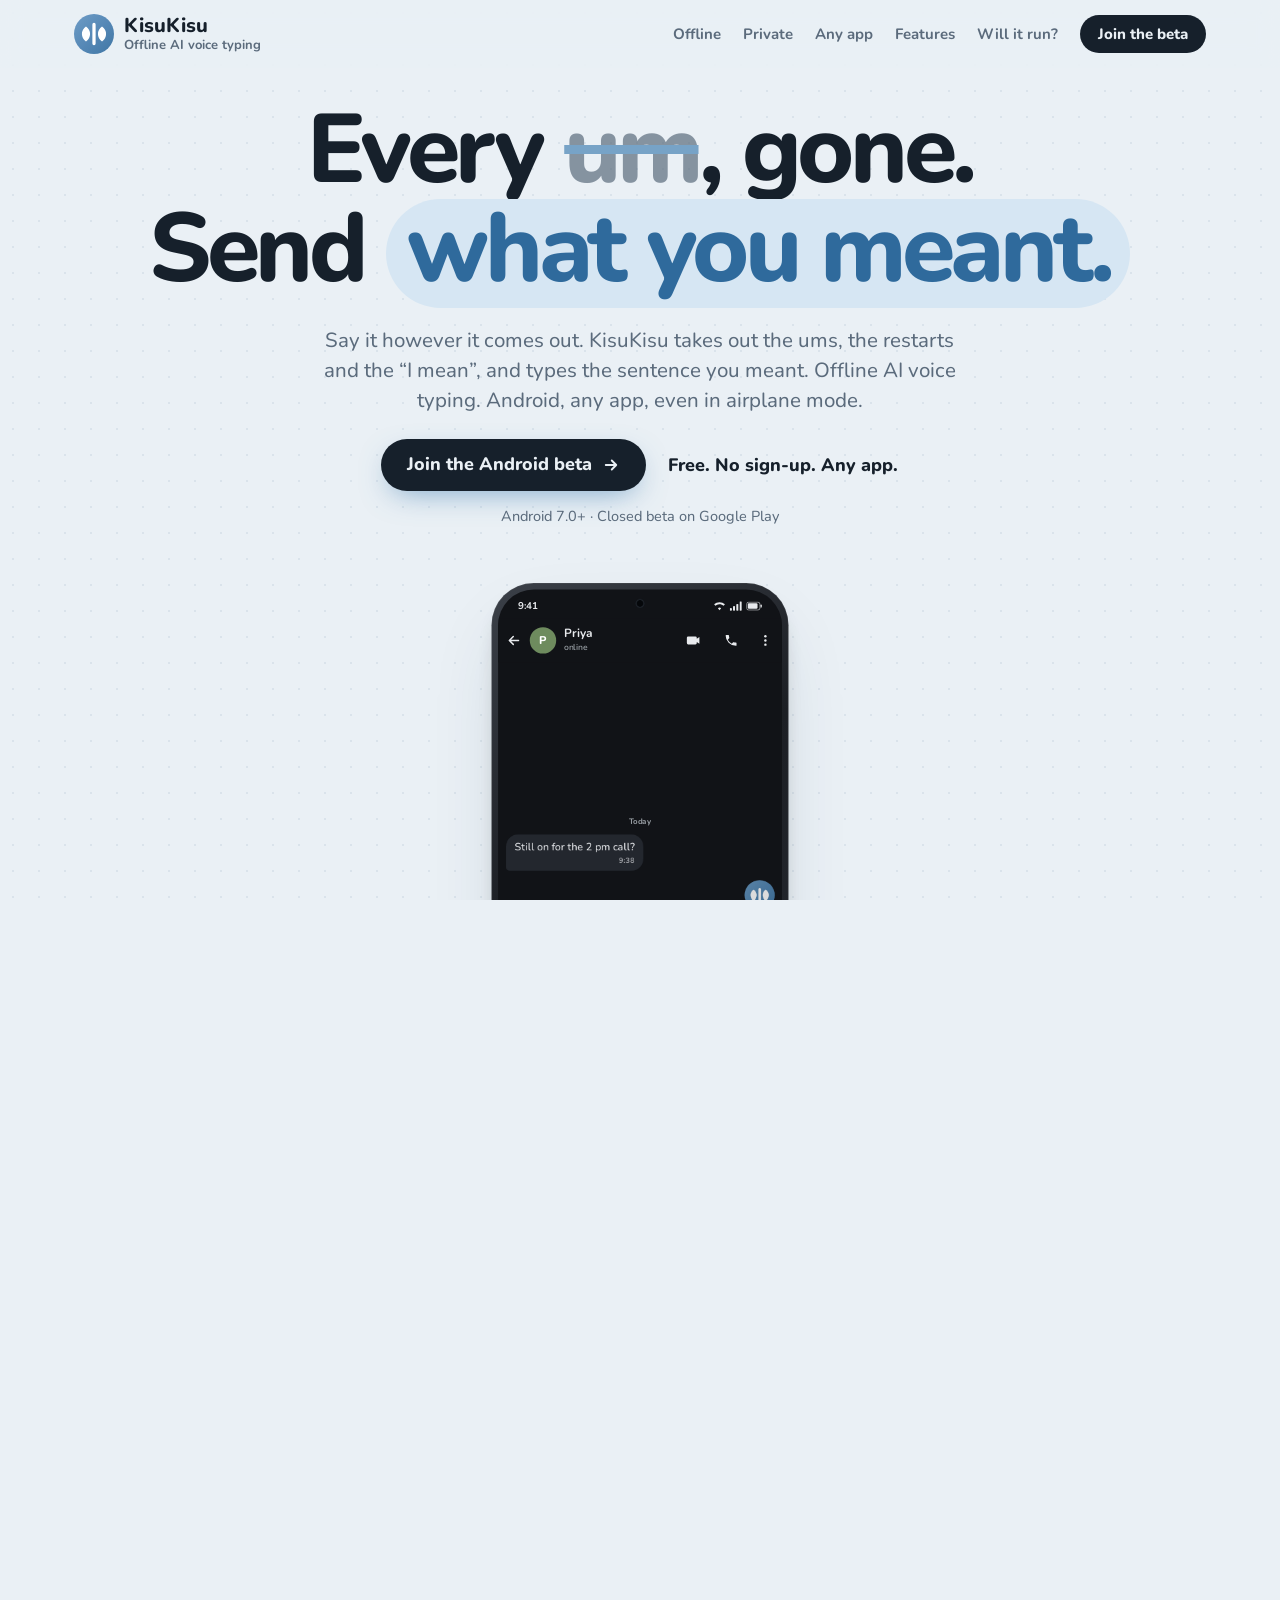
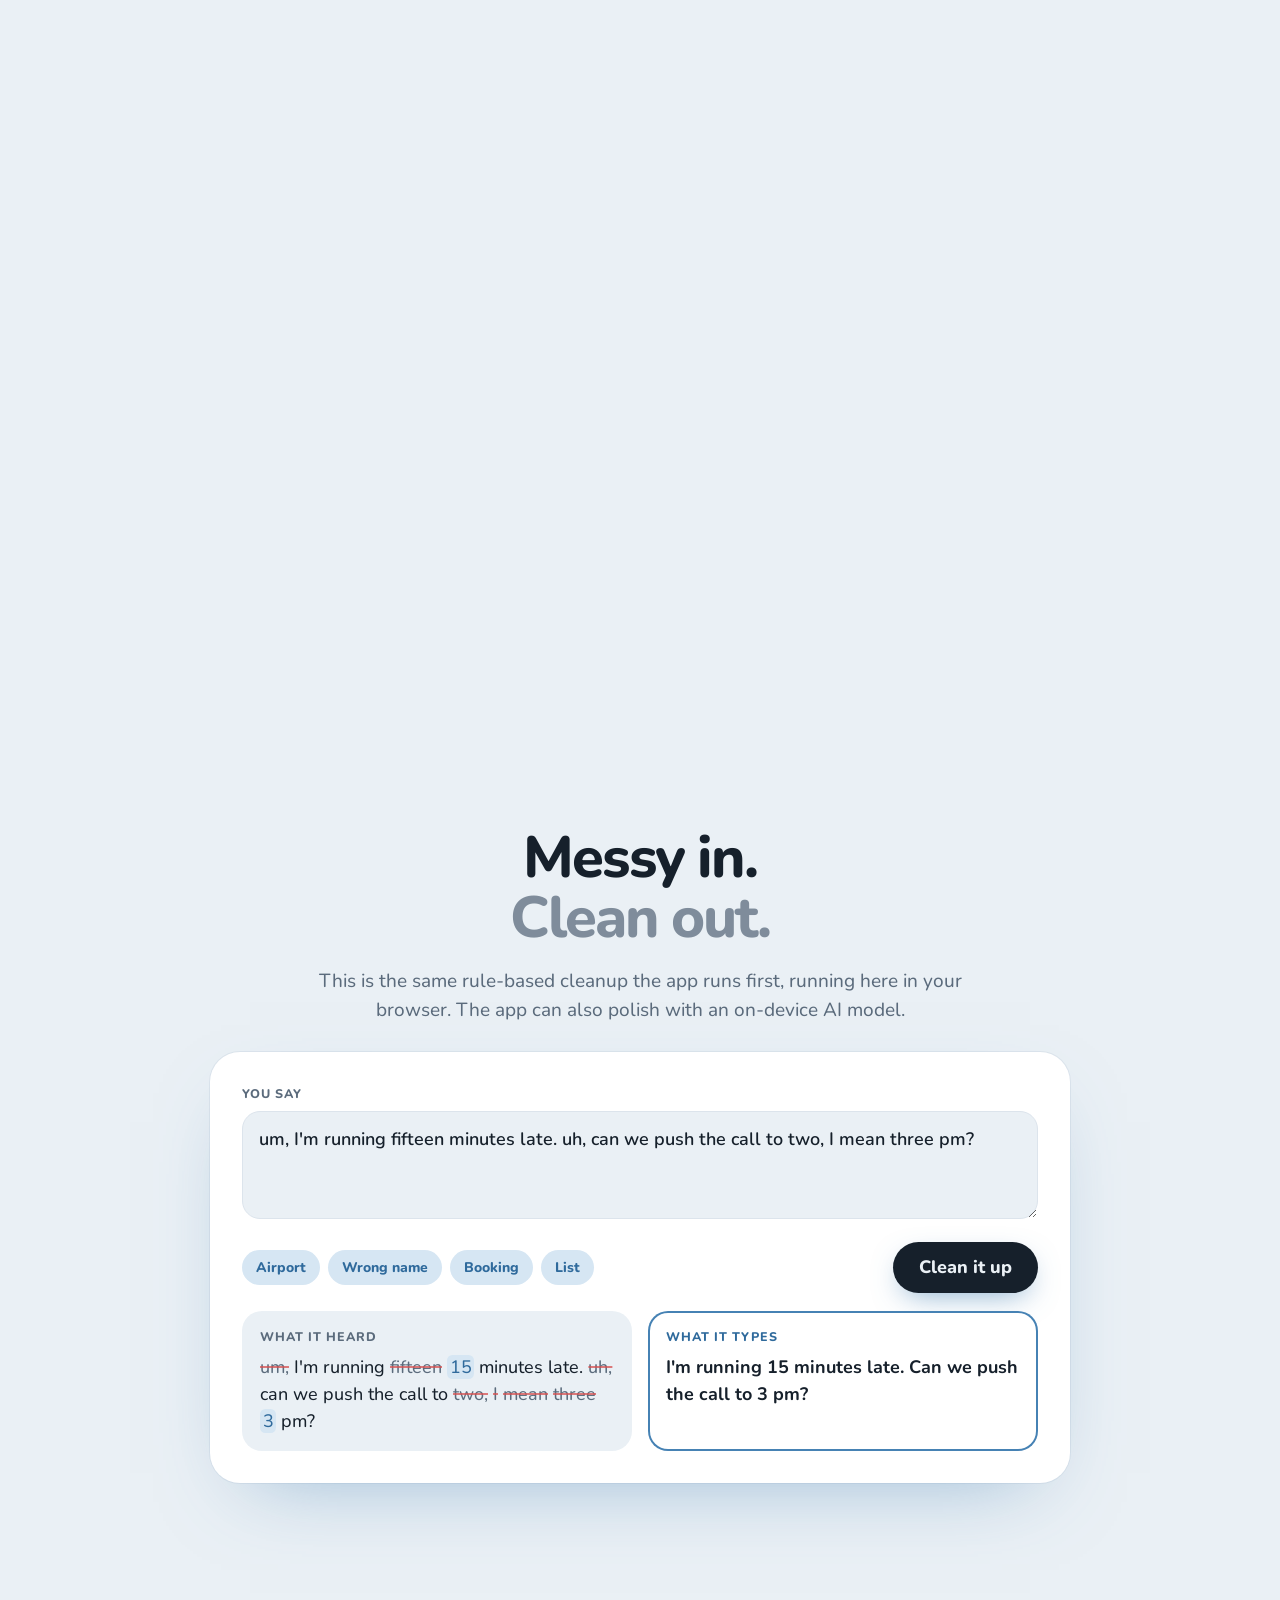
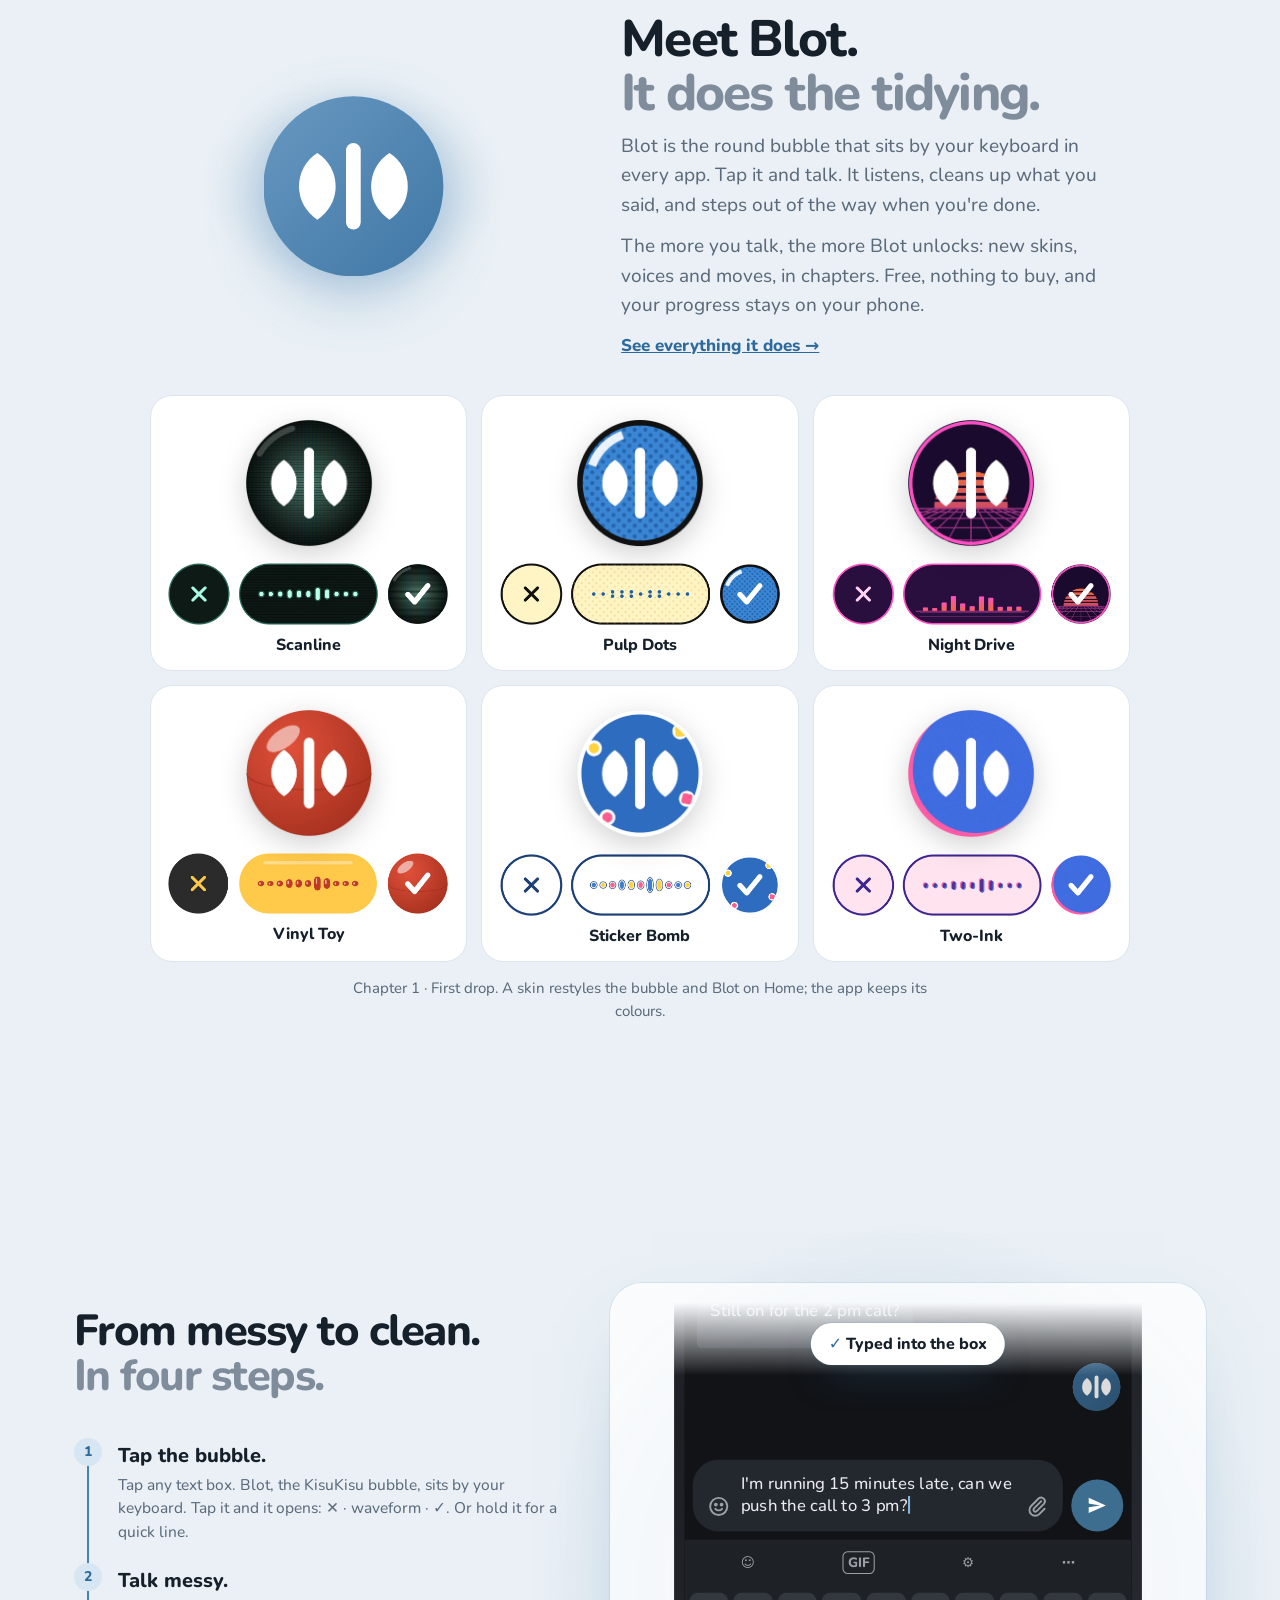
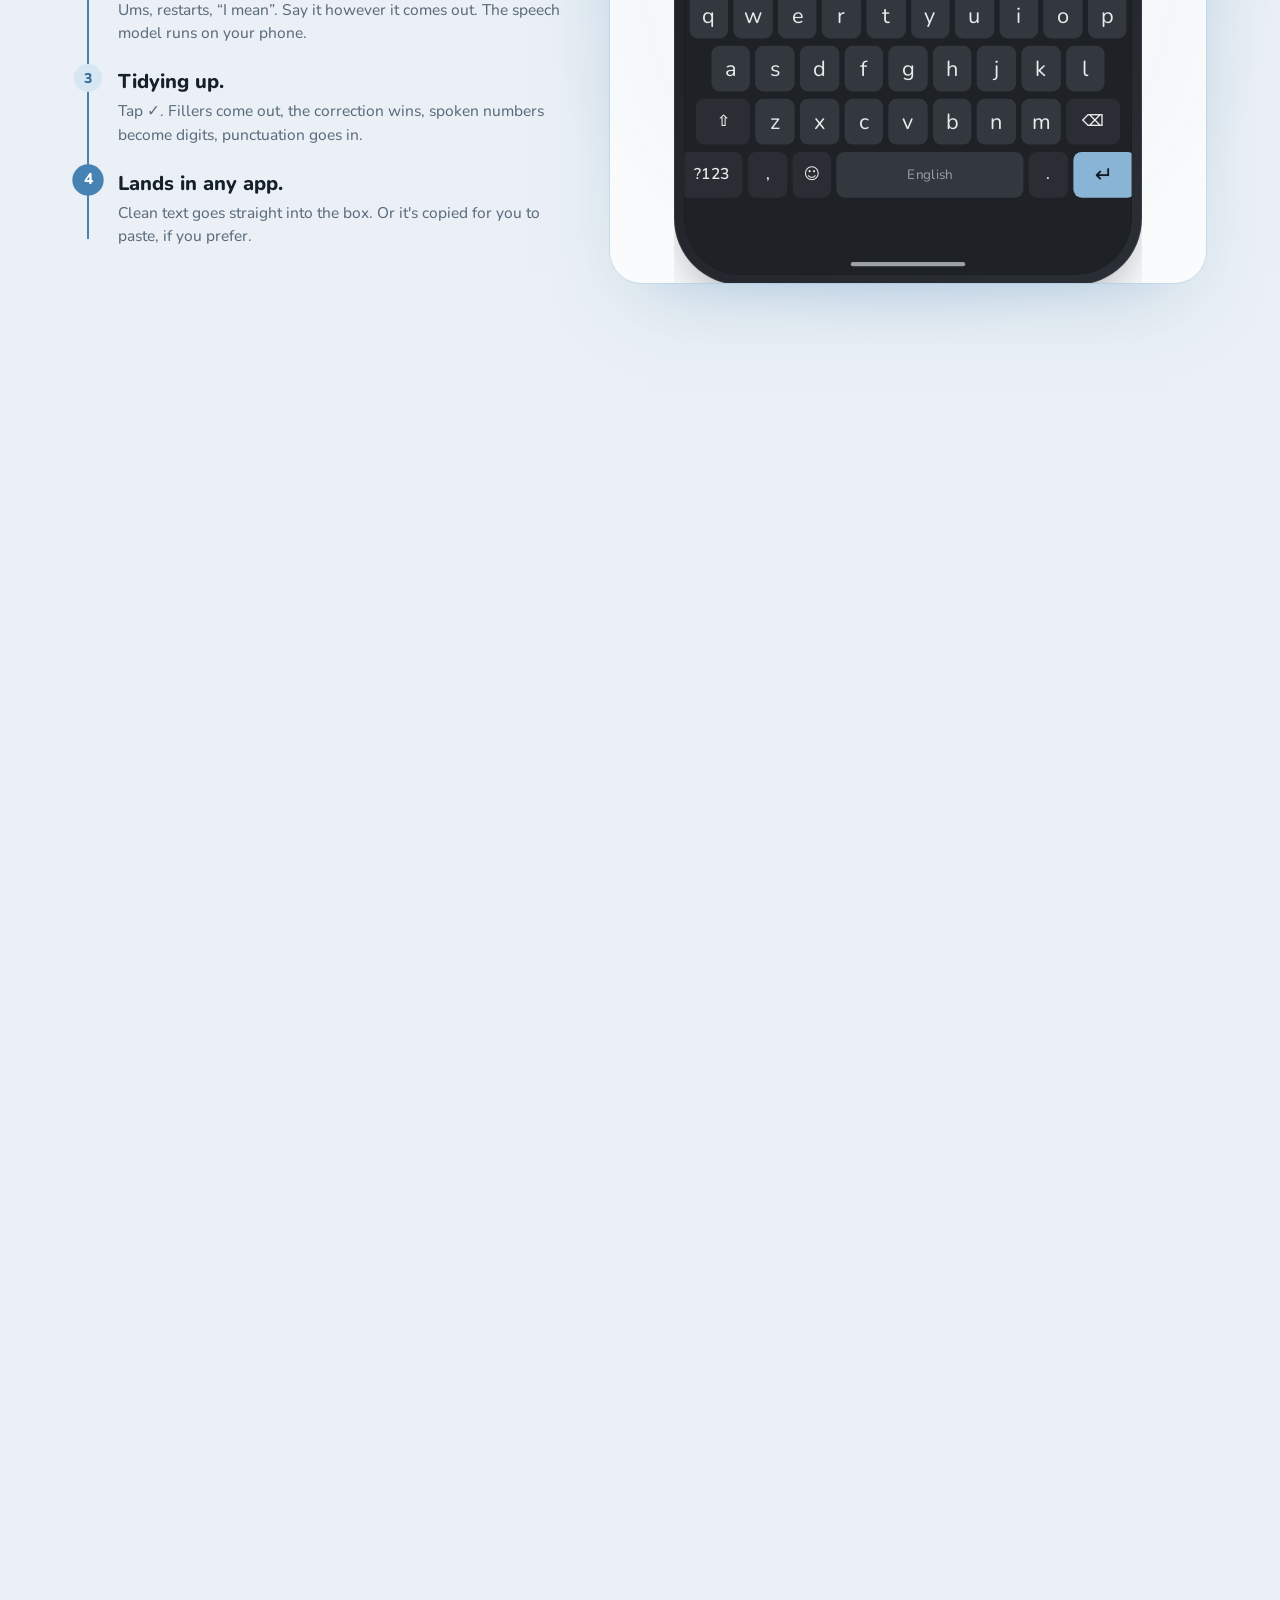
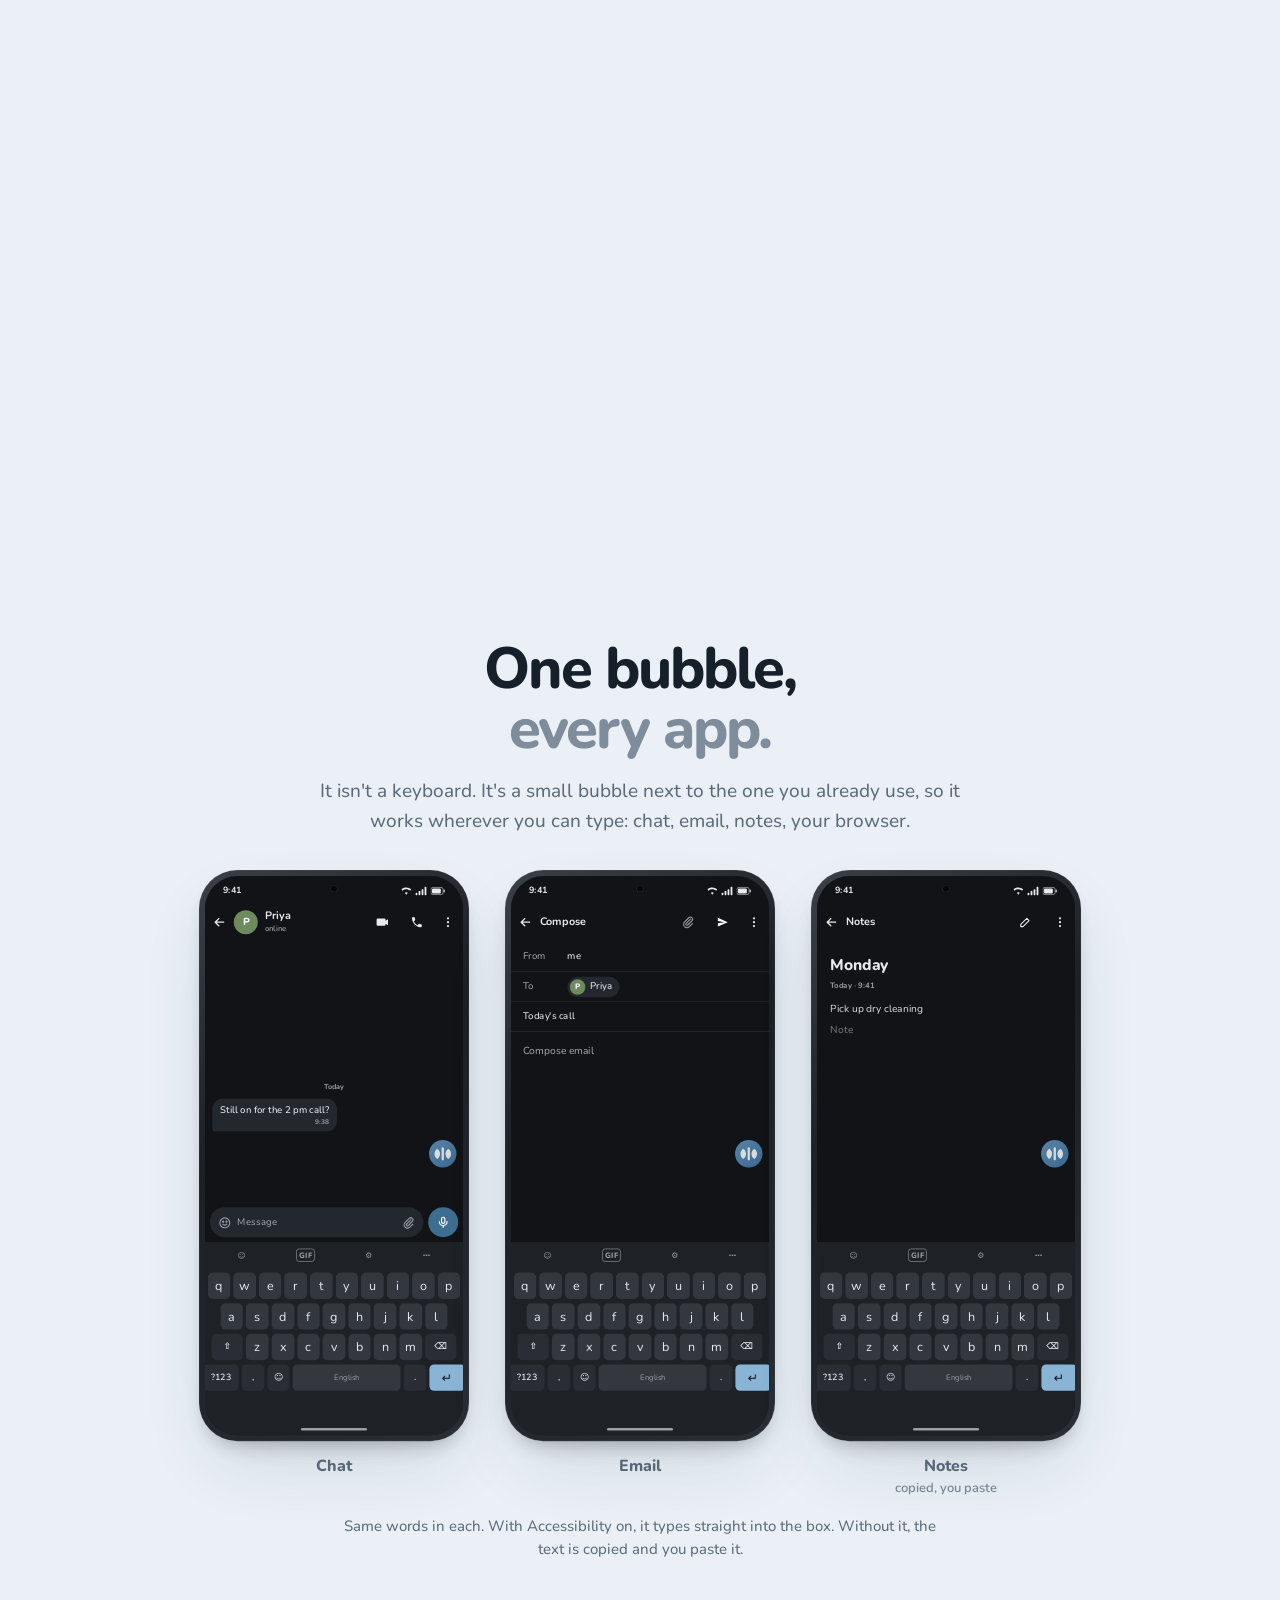
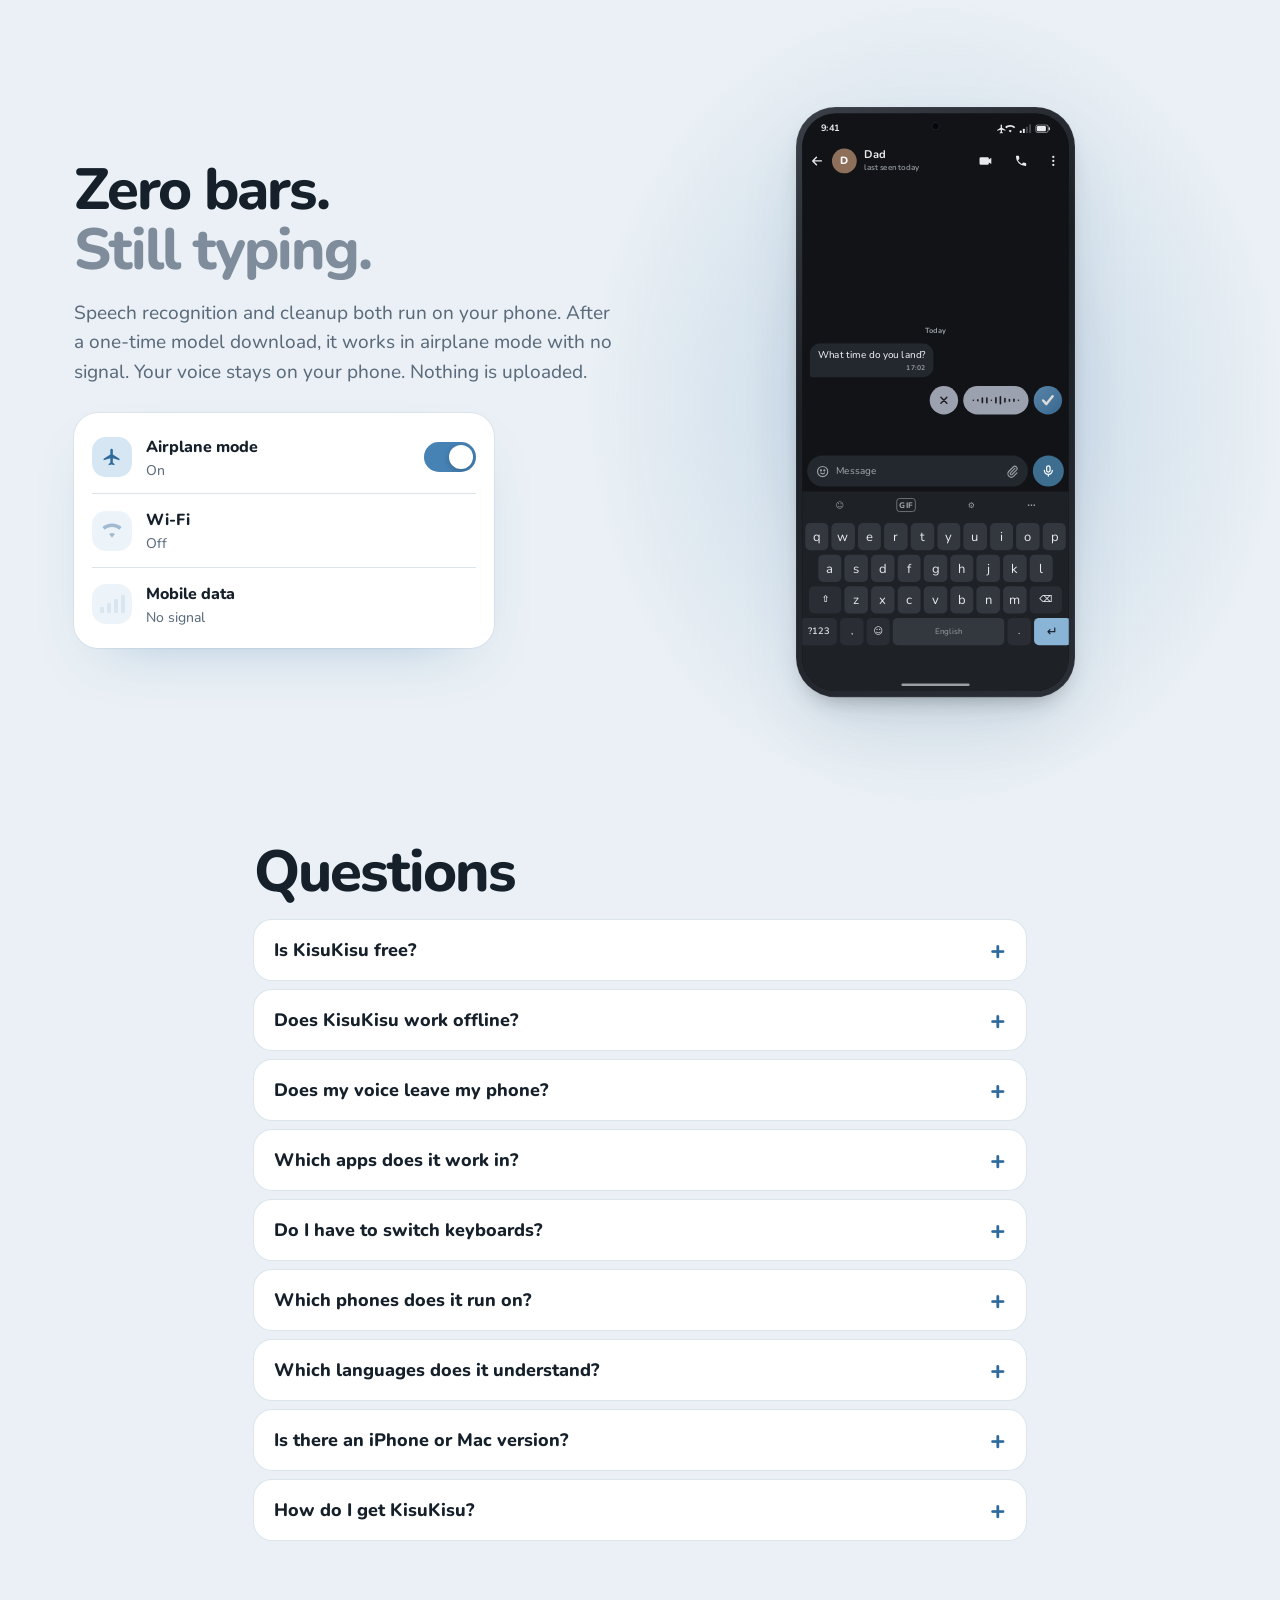
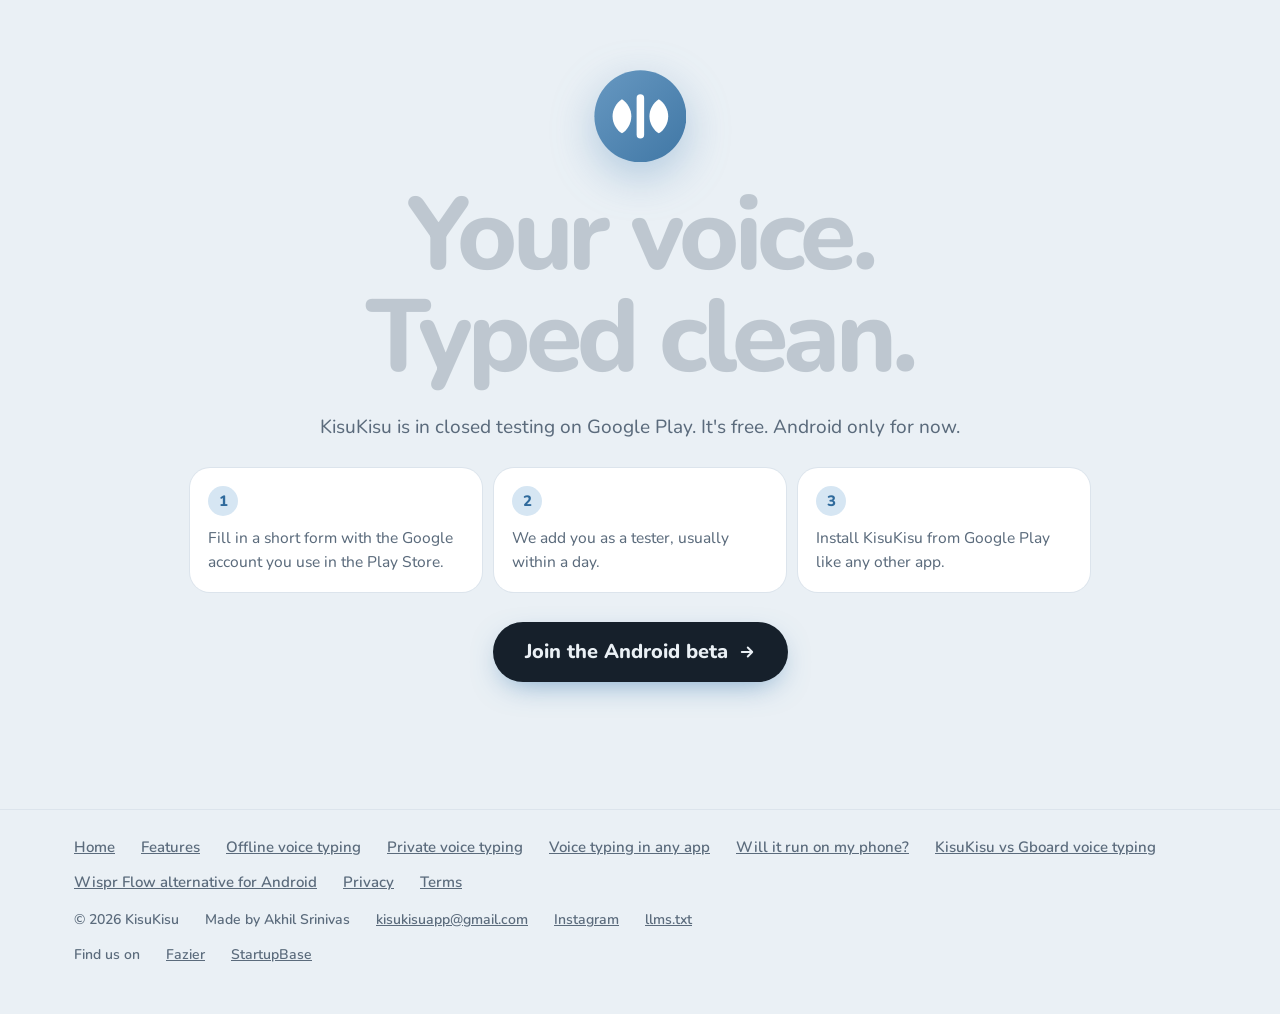
==== commit d1b7a78c: "Site: Meet Blot skin cards use crisp transparent artwork (bubble + listening pill) exported at 3x fr" ====
--- a/index.html
+++ b/index.html
@@ -240,12 +240,12 @@
       </div>
     </div>
     <div class="skins reveal" aria-label="Some of Blot's skins">
-      <figure class="skin"><img src="assets/app/skin-scanline.webp" width="284" height="96" loading="lazy" alt="Scanline skin: the listening pill and the bubble"><figcaption>Scanline</figcaption></figure>
-      <figure class="skin"><img src="assets/app/skin-pulp.webp" width="284" height="96" loading="lazy" alt="Pulp Dots skin: the listening pill and the bubble"><figcaption>Pulp Dots</figcaption></figure>
-      <figure class="skin"><img src="assets/app/skin-nightdrive.webp" width="284" height="96" loading="lazy" alt="Night Drive skin: the listening pill and the bubble"><figcaption>Night Drive</figcaption></figure>
-      <figure class="skin"><img src="assets/app/skin-vinyl.webp" width="284" height="96" loading="lazy" alt="Vinyl Toy skin: the listening pill and the bubble"><figcaption>Vinyl Toy</figcaption></figure>
-      <figure class="skin"><img src="assets/app/skin-sticker.webp" width="284" height="96" loading="lazy" alt="Sticker Bomb skin: the listening pill and the bubble"><figcaption>Sticker Bomb</figcaption></figure>
-      <figure class="skin"><img src="assets/app/skin-twoink.webp" width="284" height="96" loading="lazy" alt="Two-Ink skin: the listening pill and the bubble"><figcaption>Two-Ink</figcaption></figure>
+      <figure class="skin"><img class="sk-dot" src="assets/app/skins/scanline-dot.webp" width="120" height="120" loading="lazy" alt="Blot in the Scanline skin"><img class="sk-pill" src="assets/app/skins/scanline-pill.webp" width="300" height="70" loading="lazy" alt="The Scanline listening pill, with ✕ and ✓"><figcaption>Scanline</figcaption></figure>
+      <figure class="skin"><img class="sk-dot" src="assets/app/skins/pulp-dot.webp" width="120" height="120" loading="lazy" alt="Blot in the Pulp Dots skin"><img class="sk-pill" src="assets/app/skins/pulp-pill.webp" width="300" height="70" loading="lazy" alt="The Pulp Dots listening pill, with ✕ and ✓"><figcaption>Pulp Dots</figcaption></figure>
+      <figure class="skin"><img class="sk-dot" src="assets/app/skins/nightdrive-dot.webp" width="120" height="120" loading="lazy" alt="Blot in the Night Drive skin"><img class="sk-pill" src="assets/app/skins/nightdrive-pill.webp" width="300" height="70" loading="lazy" alt="The Night Drive listening pill, with ✕ and ✓"><figcaption>Night Drive</figcaption></figure>
+      <figure class="skin"><img class="sk-dot" src="assets/app/skins/vinyl-dot.webp" width="120" height="120" loading="lazy" alt="Blot in the Vinyl Toy skin"><img class="sk-pill" src="assets/app/skins/vinyl-pill.webp" width="300" height="70" loading="lazy" alt="The Vinyl Toy listening pill, with ✕ and ✓"><figcaption>Vinyl Toy</figcaption></figure>
+      <figure class="skin"><img class="sk-dot" src="assets/app/skins/sticker-dot.webp" width="120" height="120" loading="lazy" alt="Blot in the Sticker Bomb skin"><img class="sk-pill" src="assets/app/skins/sticker-pill.webp" width="300" height="70" loading="lazy" alt="The Sticker Bomb listening pill, with ✕ and ✓"><figcaption>Sticker Bomb</figcaption></figure>
+      <figure class="skin"><img class="sk-dot" src="assets/app/skins/twoink-dot.webp" width="120" height="120" loading="lazy" alt="Blot in the Two-Ink skin"><img class="sk-pill" src="assets/app/skins/twoink-pill.webp" width="300" height="70" loading="lazy" alt="The Two-Ink listening pill, with ✕ and ✓"><figcaption>Two-Ink</figcaption></figure>
     </div>
     <p class="note center reveal">Chapter 1 · First drop. A skin restyles the bubble and Blot on Home; the app keeps its colours.</p>
   </div>
--- a/assets/home.css
+++ b/assets/home.css
@@ -389,8 +389,10 @@
 .blot-copy .sub { margin: 0 0 12px; }
 .blot-copy a { font: 800 17px var(--f-head); }
 .blot .skins { display: grid; gap: 14px; grid-template-columns: repeat(3, minmax(0, 1fr)); max-width: 980px; margin: 36px auto 10px; }
-.blot .skin { margin: 0; background: var(--card); border: 1px solid var(--line); border-radius: 22px; padding: 14px 12px 12px; text-align: center; }
-.blot .skin img { display: block; width: 100%; height: auto; border-radius: 12px; }
+.blot .skin { margin: 0; background: var(--card); border: 1px solid var(--line); border-radius: 22px; padding: 22px 16px 14px; text-align: center; }
+.blot .skin img { display: block; height: auto; margin: 0 auto; }
+.blot .skin .sk-dot { width: 46%; max-width: 132px; margin-bottom: 14px; filter: drop-shadow(0 8px 14px rgba(0,0,0,.18)); }
+.blot .skin .sk-pill { width: 100%; }
 .blot .skin figcaption { margin-top: 8px; font: 800 16px var(--f-head); color: var(--ink); }
 @media (max-width: 760px) { .blot-grid { grid-template-columns: 1fr; } .blot-stage { min-height: 220px; } .blot .skins { grid-template-columns: repeat(2, minmax(0, 1fr)); } }
 .final .mini.big { display: block; margin: 0 auto 22px; filter: drop-shadow(0 14px 22px rgba(var(--acc-rgb), .35)); }
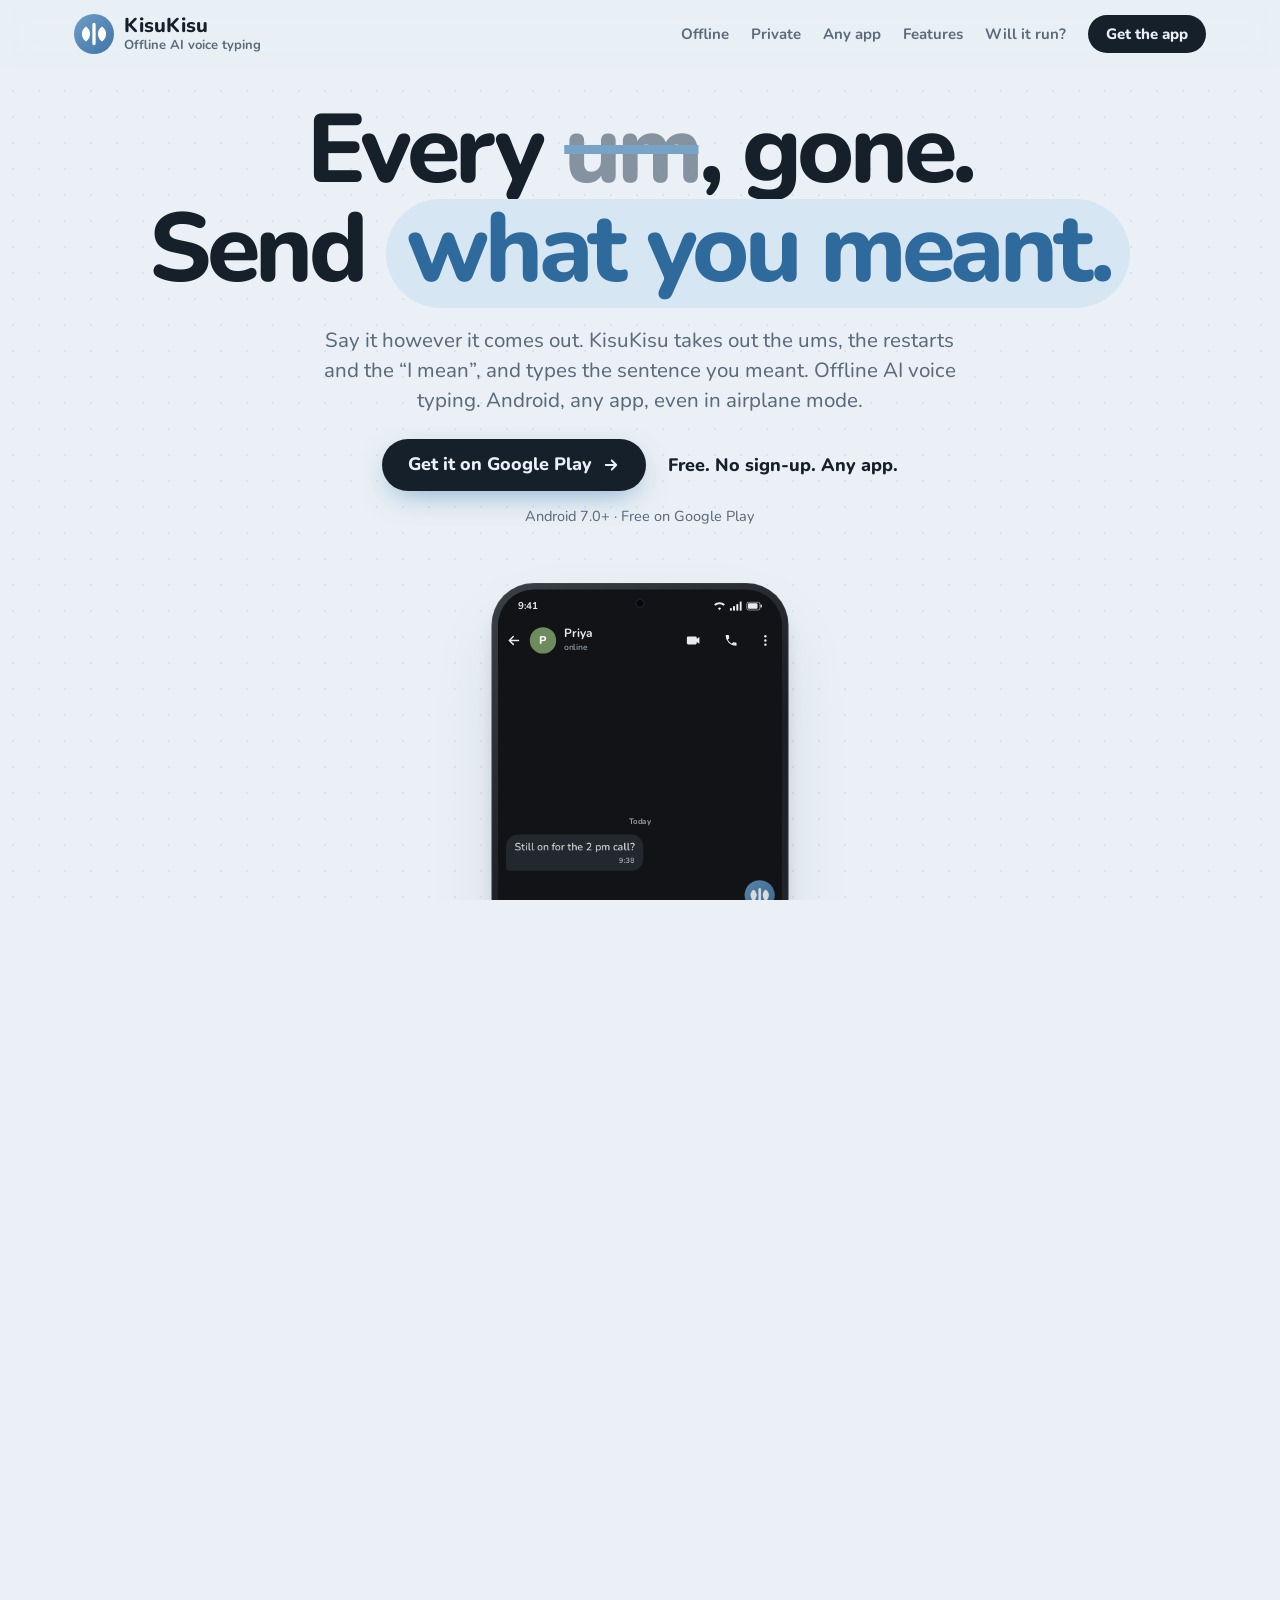
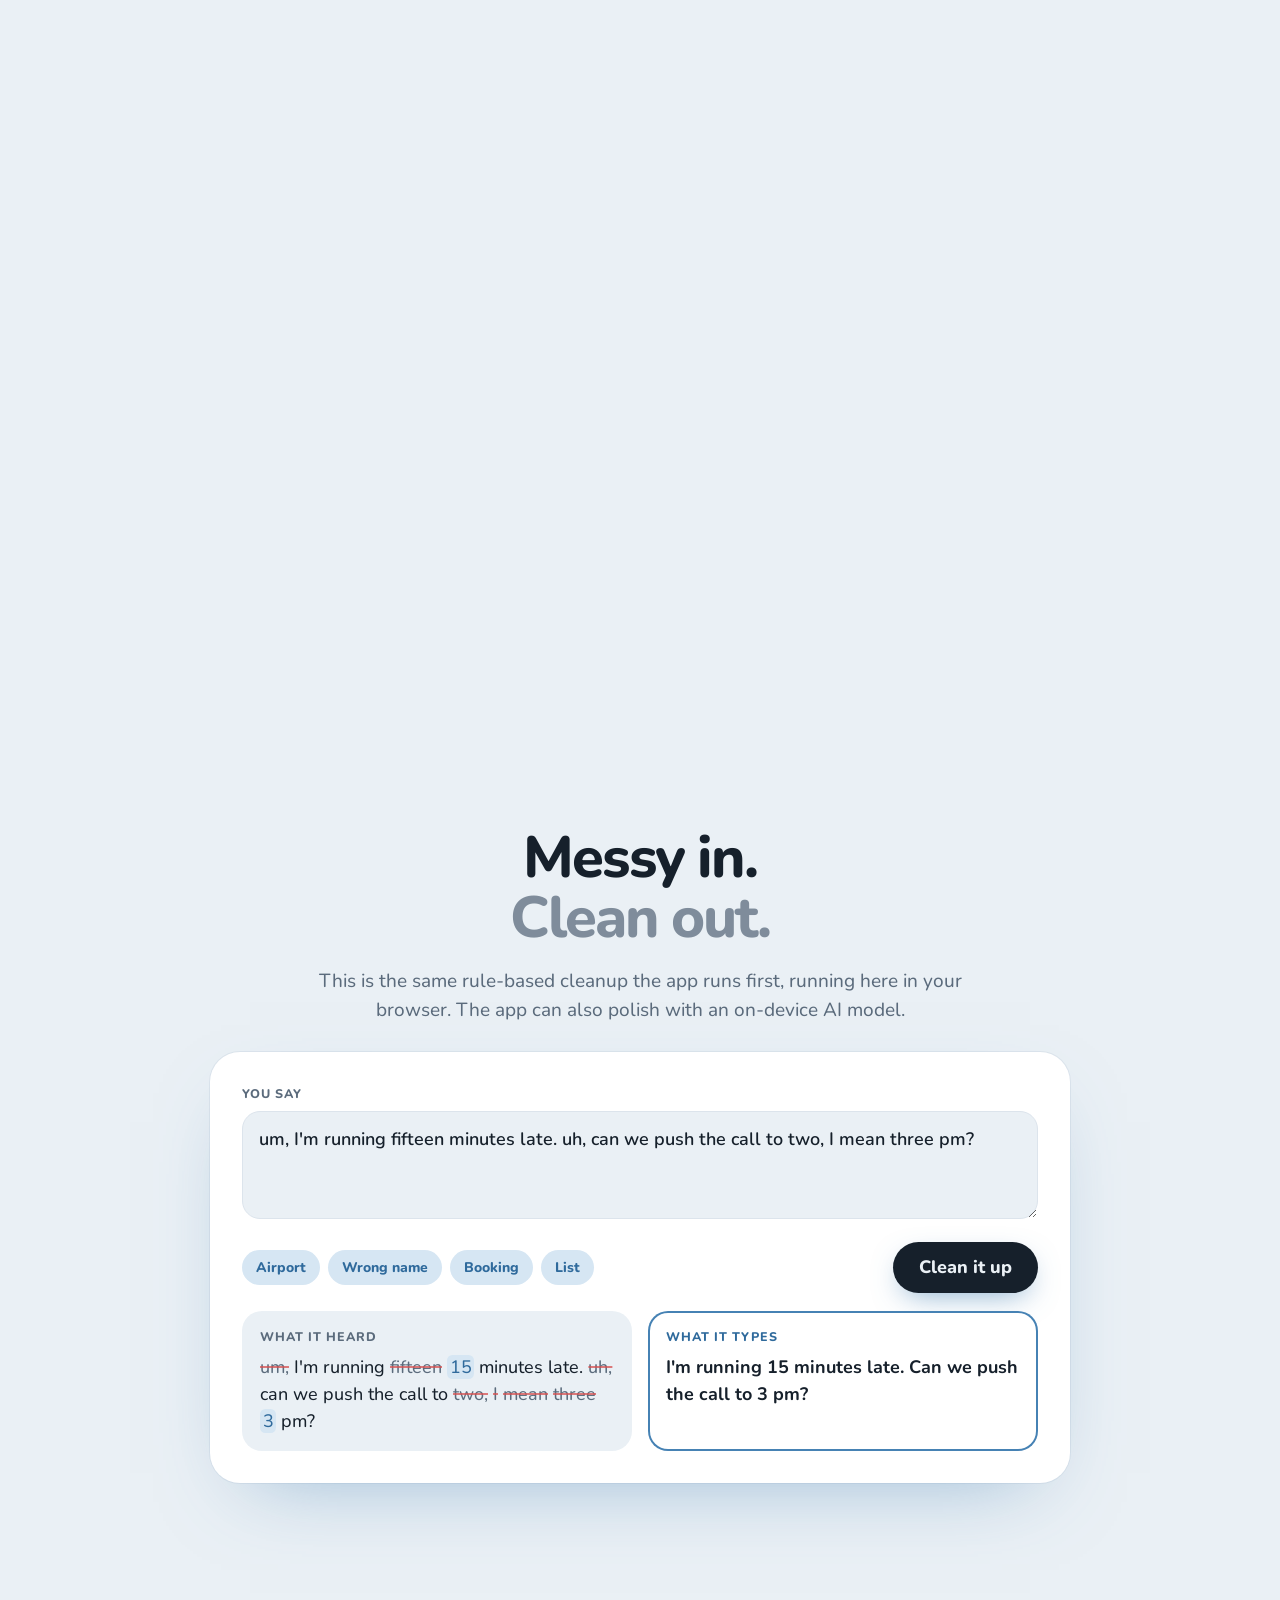
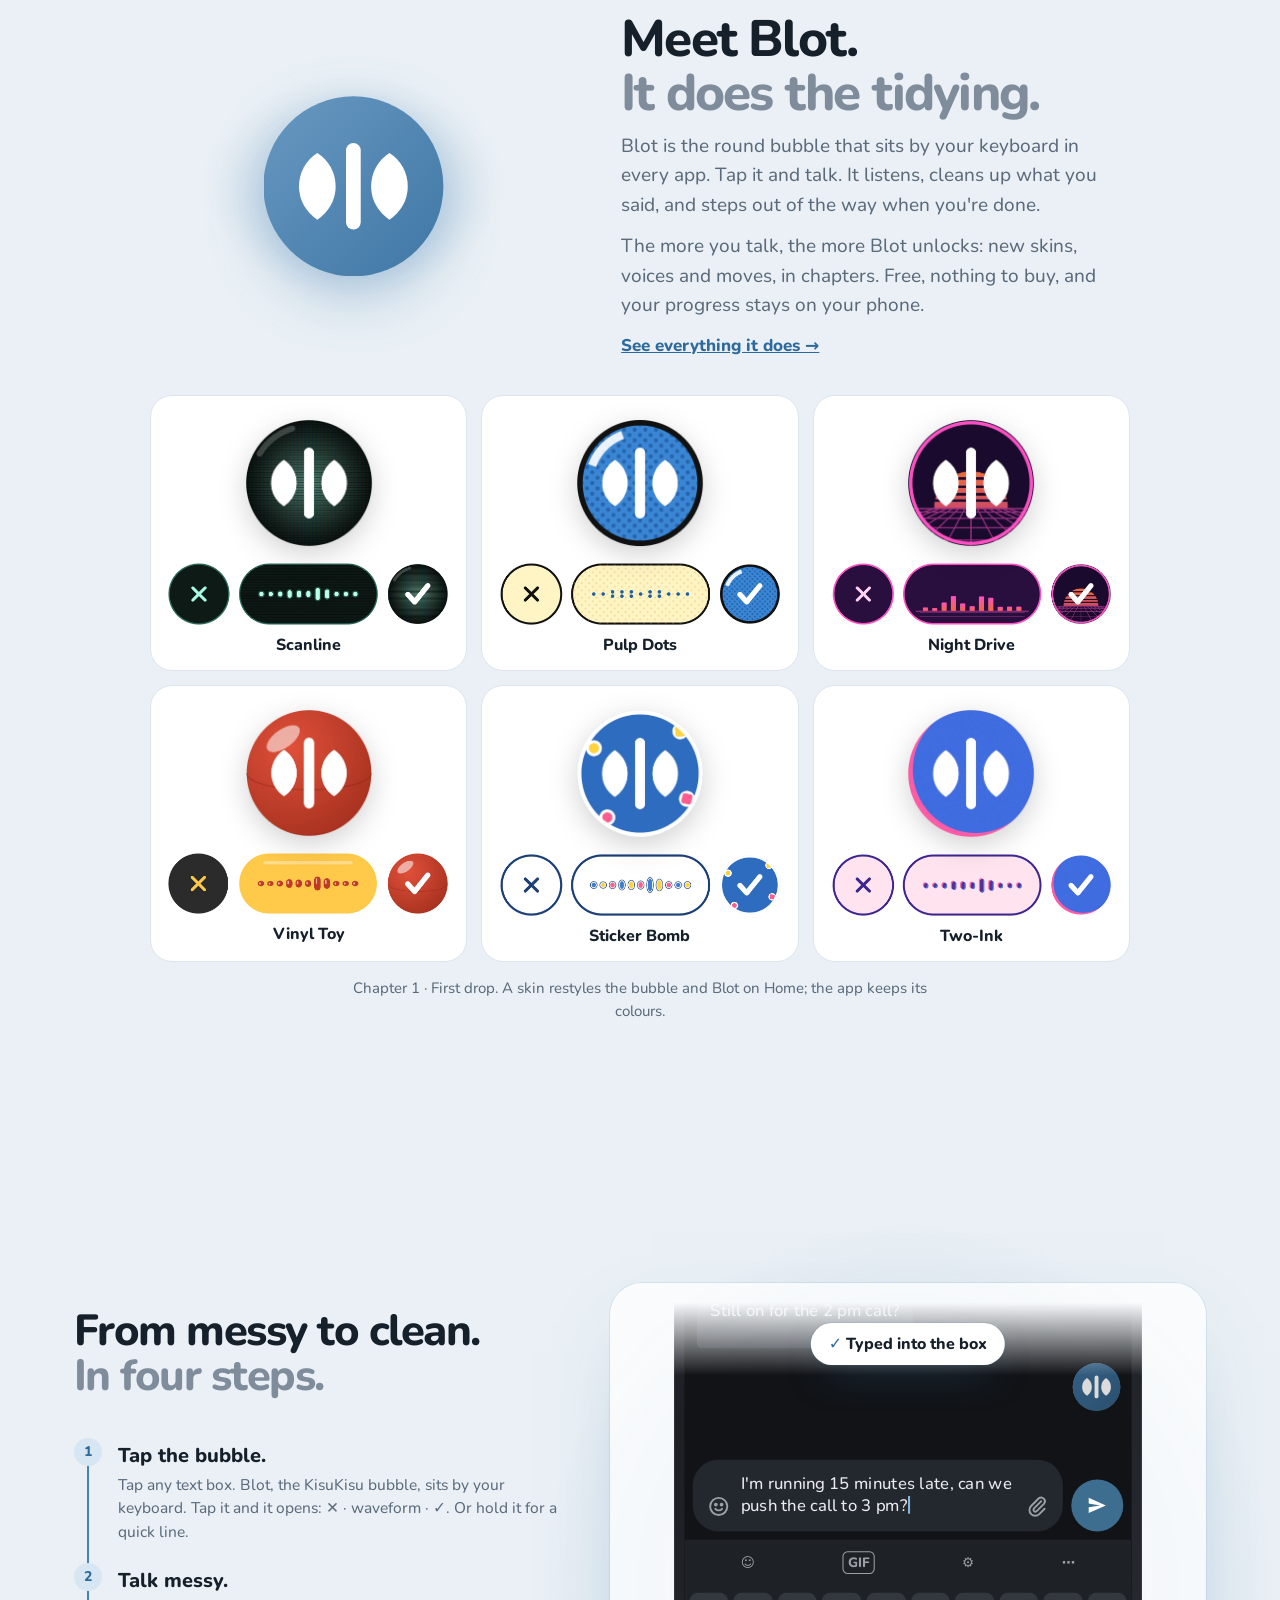
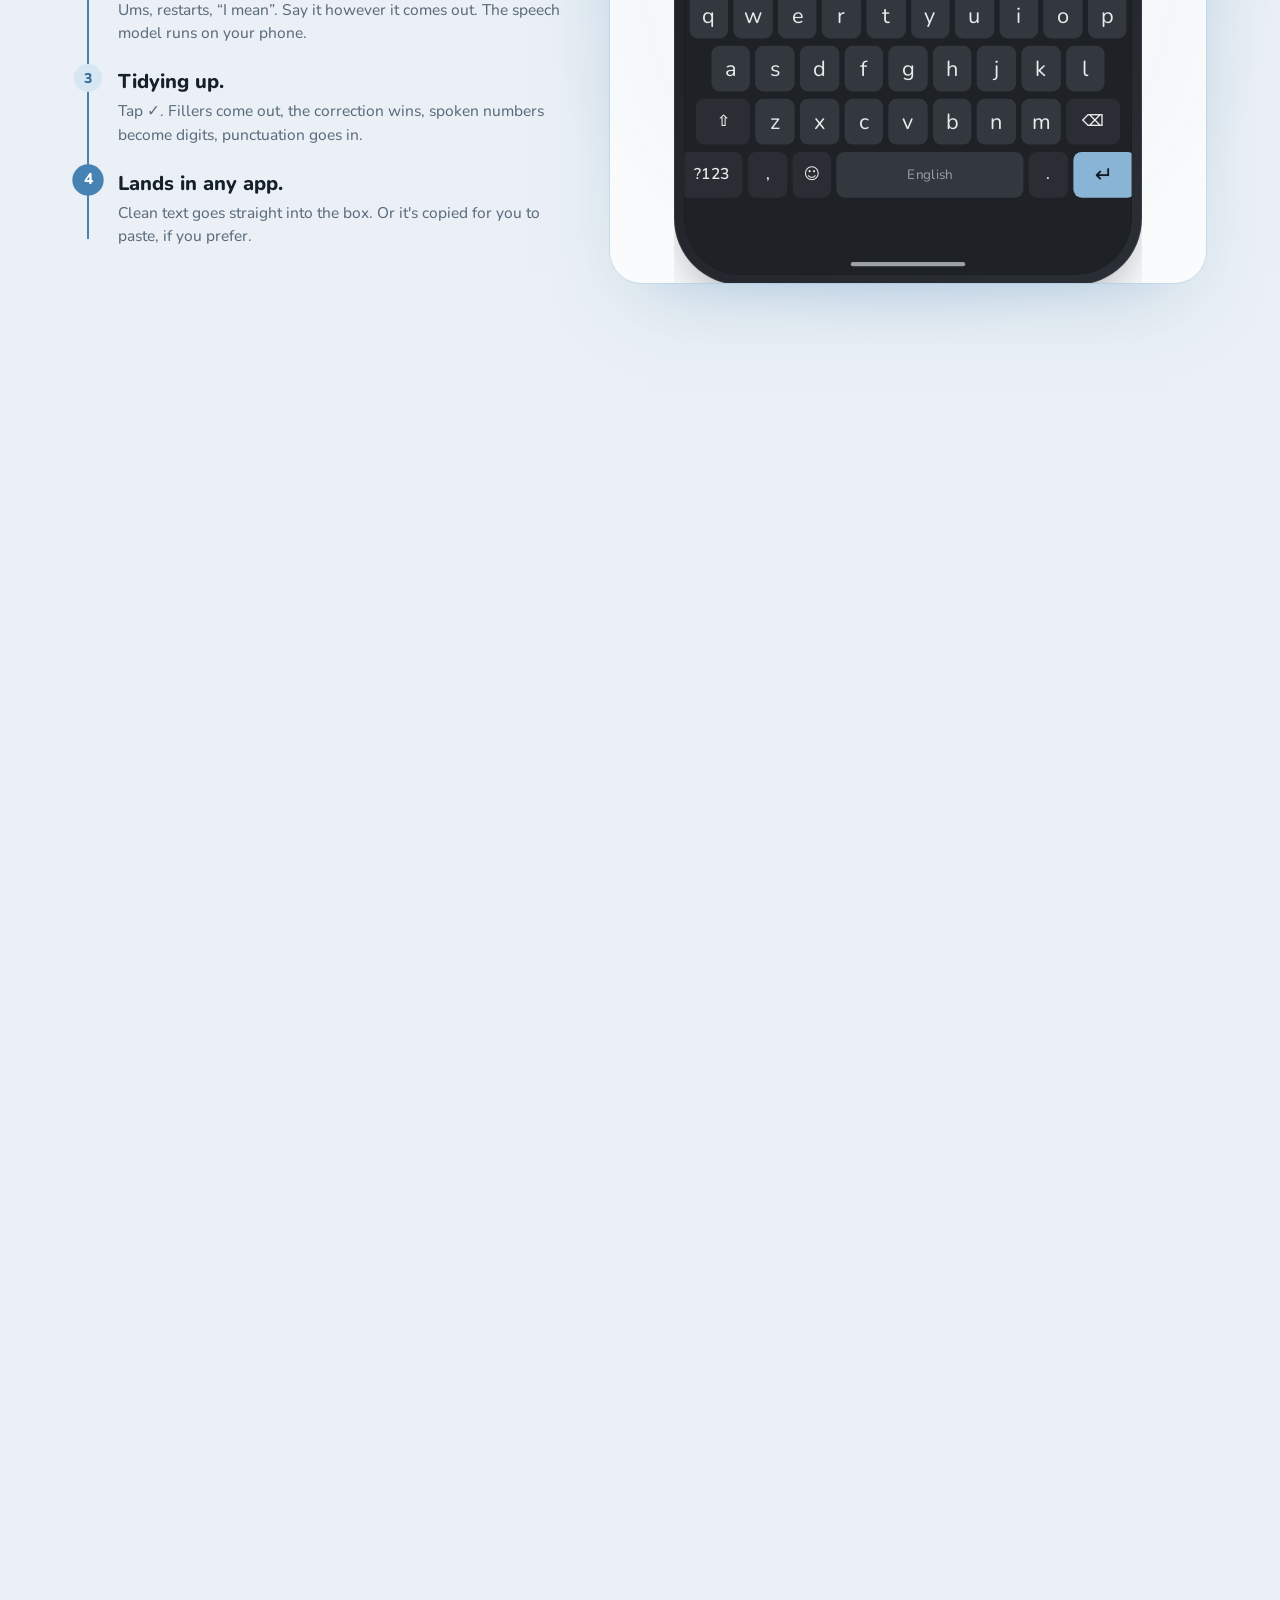
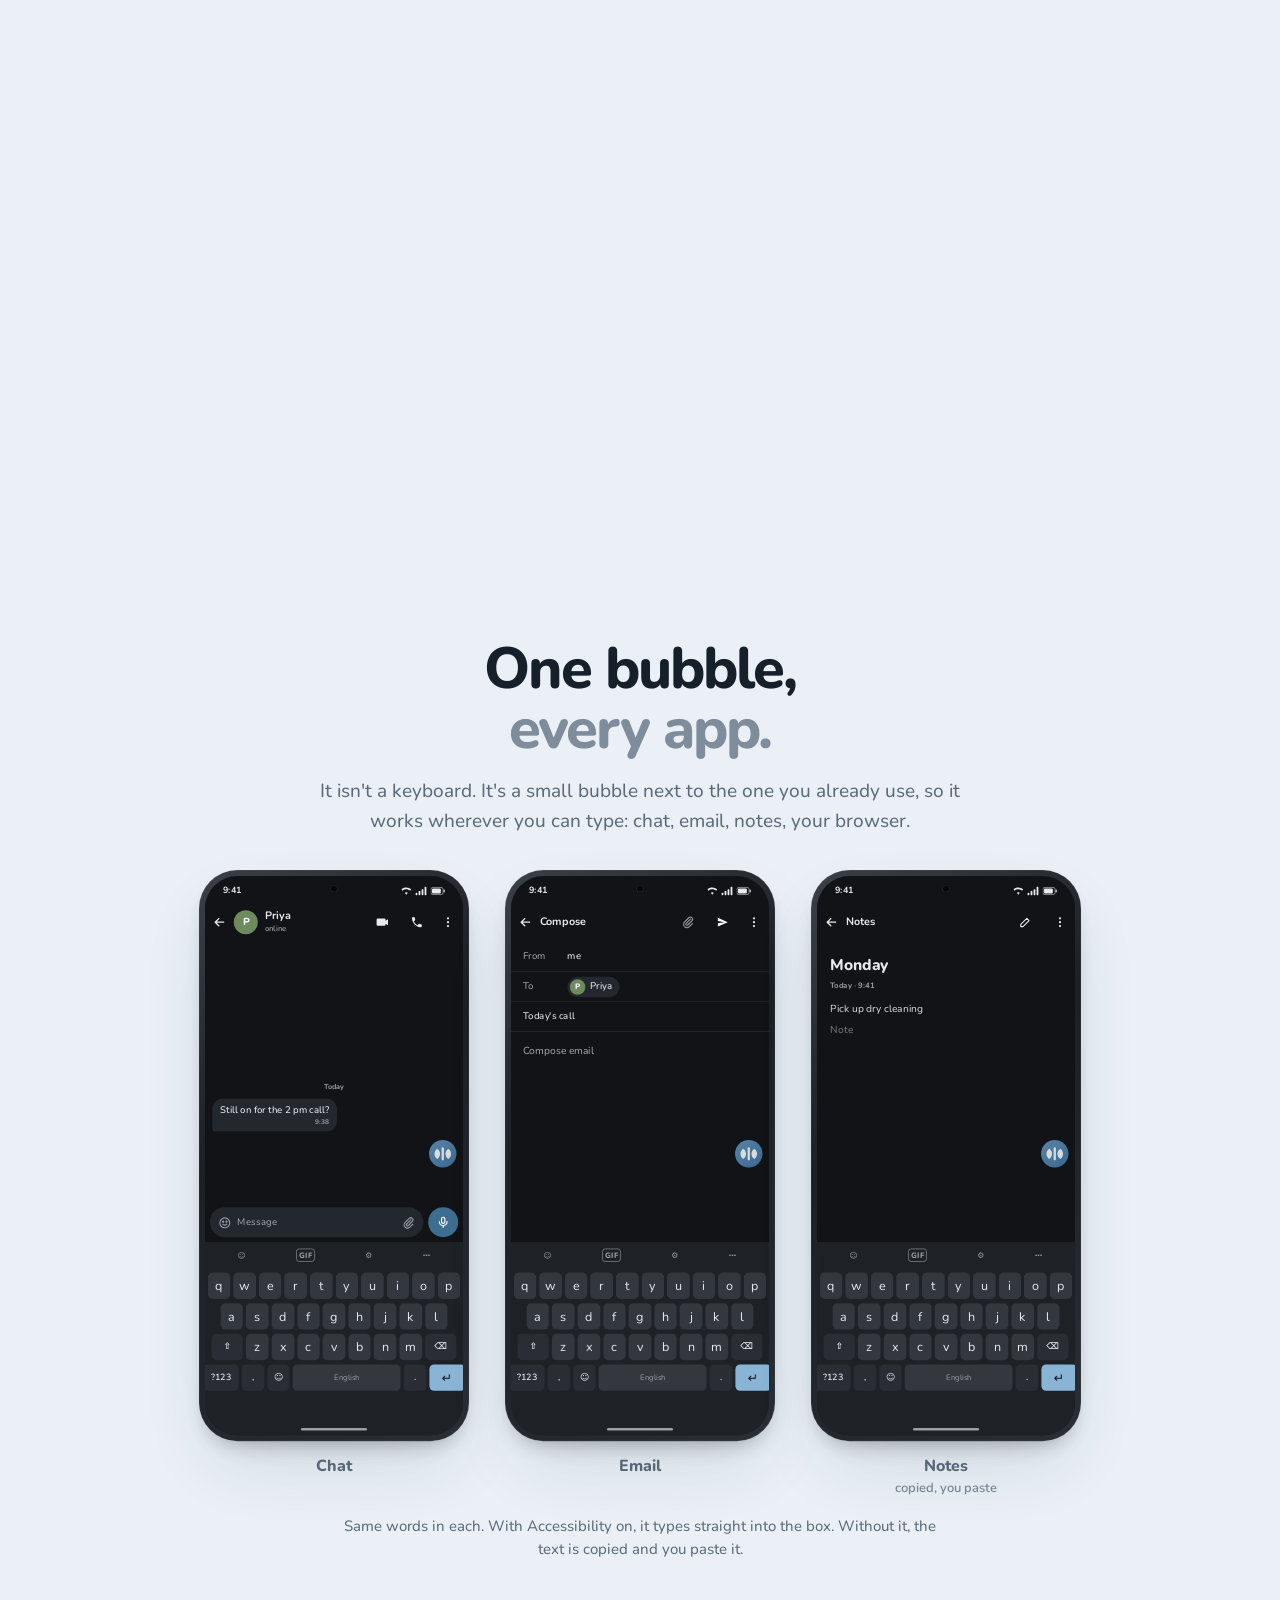
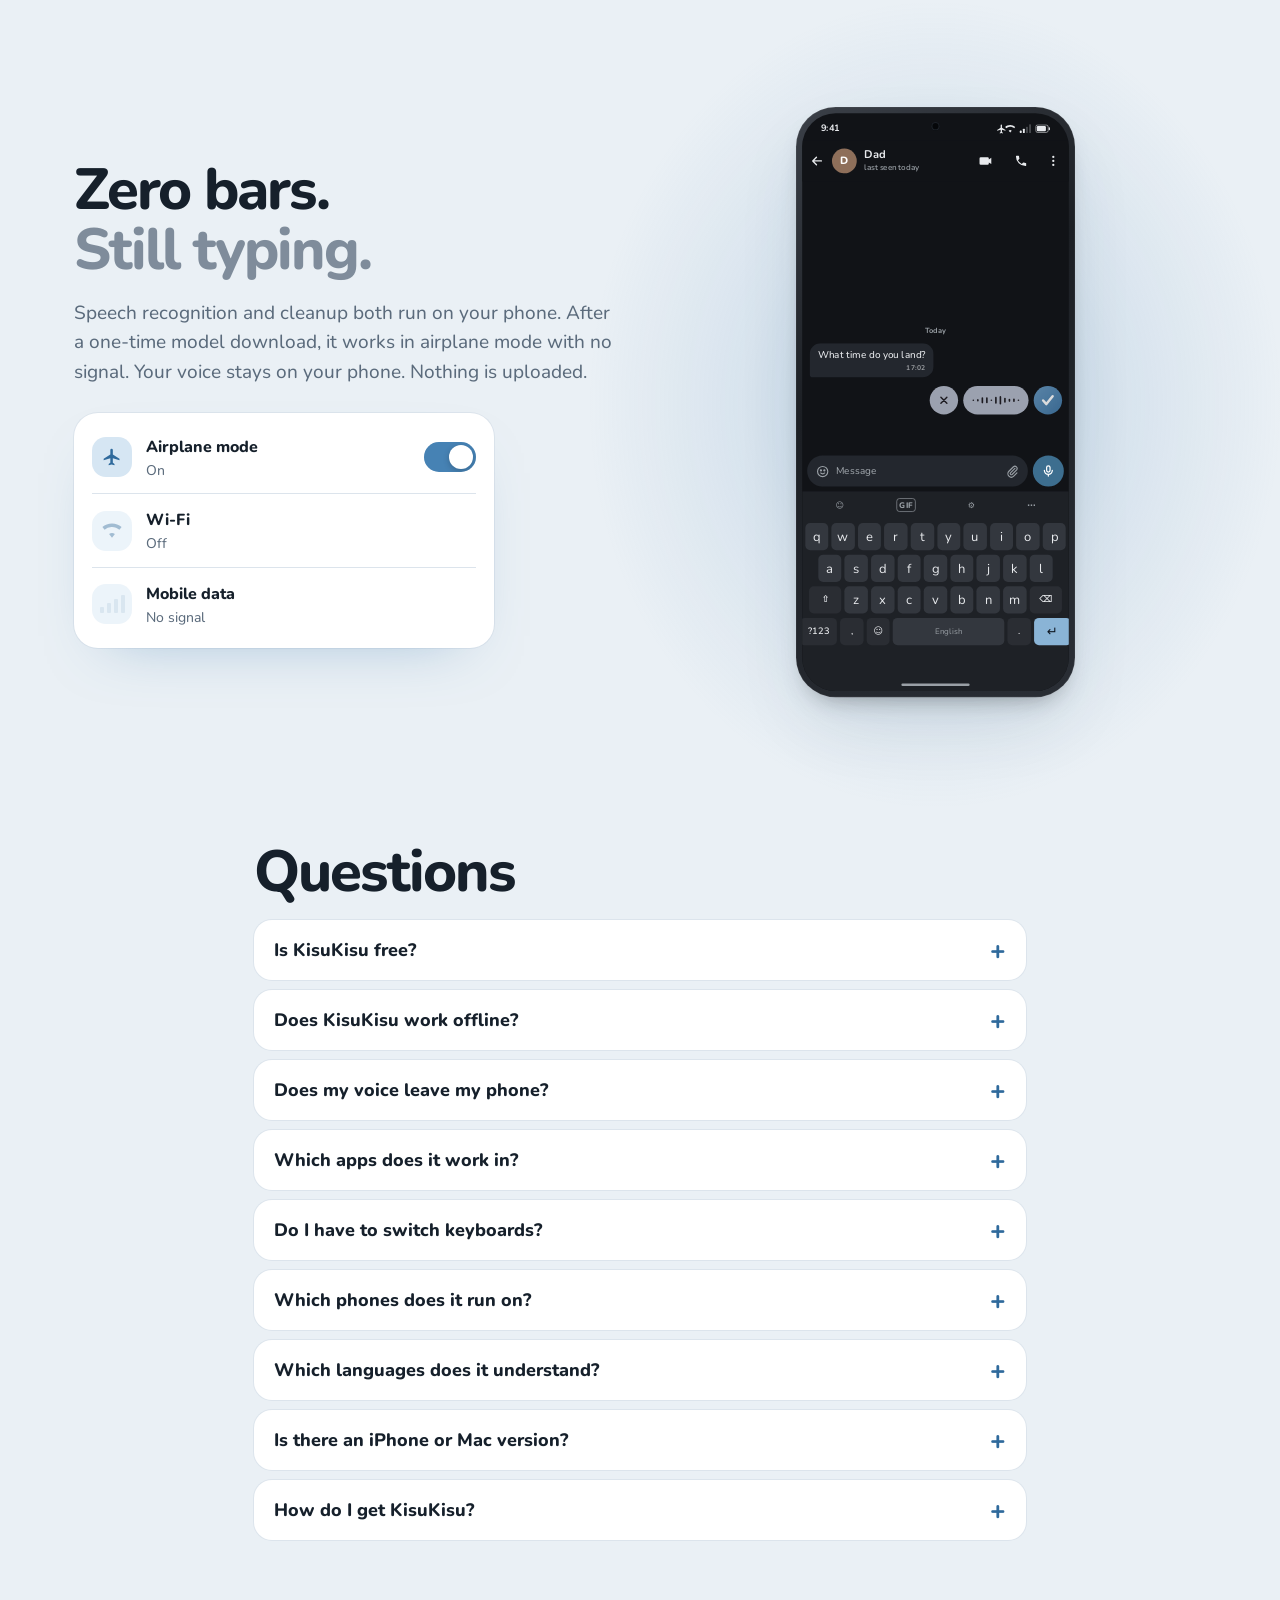
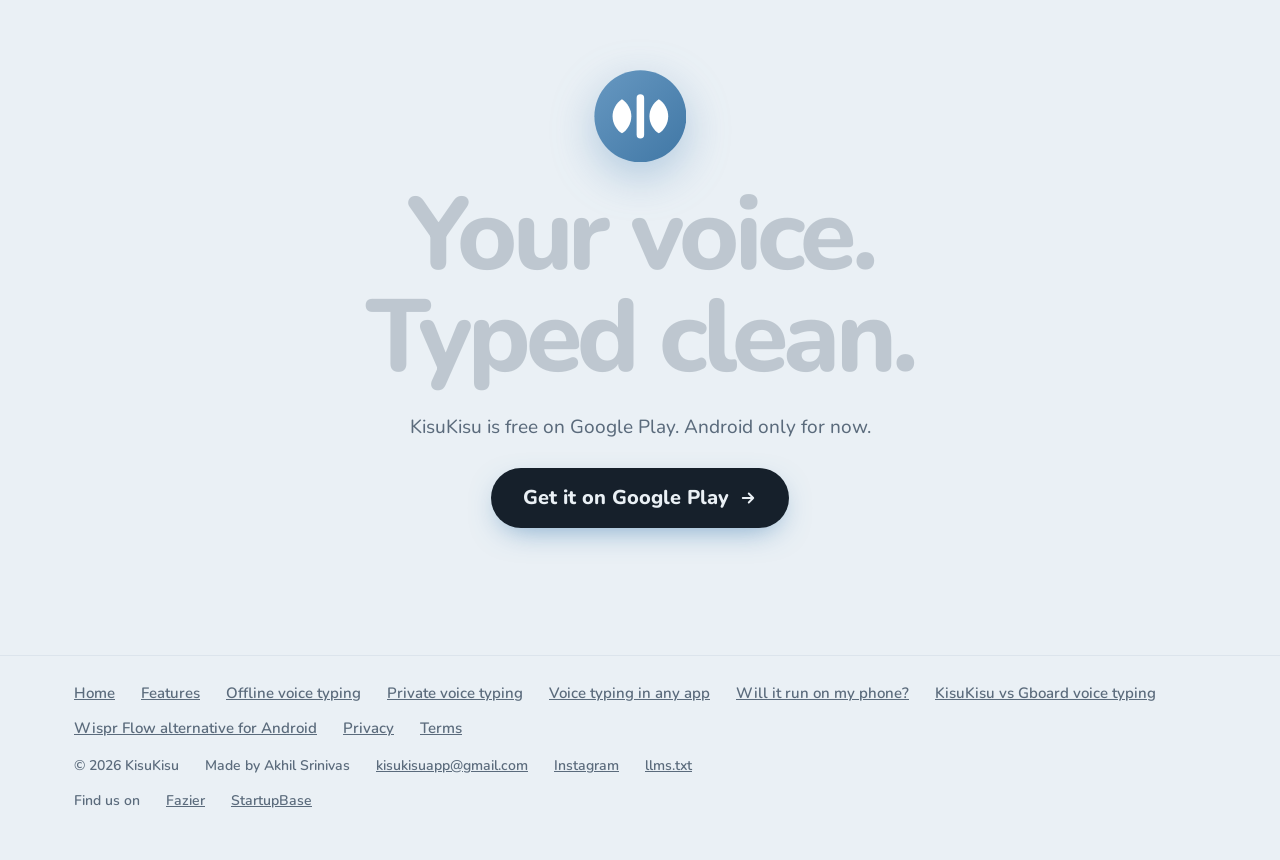
==== commit 0d98843a: "Site: public on Google Play; every beta form CTA and testing line now points to the Play listing Bui" ====
--- a/index.html
+++ b/index.html
@@ -41,6 +41,8 @@
   "priceCurrency": "USD"
  },
  "url": "https://kisukisu-app.github.io/",
+ "downloadUrl": "https://play.google.com/store/apps/details?id=com.kisukisu.app",
+ "installUrl": "https://play.google.com/store/apps/details?id=com.kisukisu.app",
  "image": "https://kisukisu-app.github.io/assets/og.png",
  "featureList": [
   "On-device speech recognition",
@@ -144,7 +146,7 @@
    "name": "How do I get KisuKisu?",
    "acceptedAnswer": {
     "@type": "Answer",
-    "text": "KisuKisu is in closed testing on Google Play. Fill in the short form with the Google account you use in the Play Store. We add you, usually within a day, and you install it from Google Play."
+    "text": "KisuKisu is on Google Play. Install it like any other app."
    }
   }
  ]
@@ -165,7 +167,7 @@
 <header class="top">
   <div class="top-in">
     <a class="lock" href="./" aria-label="KisuKisu home"><svg width="40" height="40" viewBox="0 0 100 100" aria-hidden="true"><circle cx="50" cy="50" r="50" fill="url(#kk-logo-g)"/><use href="#kk-mark" transform="translate(7 7) scale(0.86)" fill="#fff"/></svg><span><b>KisuKisu</b><small>Offline AI voice typing</small></span></a>
-    <nav aria-label="Main"><a class="nl" href="/offline-voice-typing.html">Offline</a><a class="nl" href="/private-voice-typing.html">Private</a><a class="nl" href="/voice-typing-any-app.html">Any app</a><a class="nl" href="/features.html">Features</a><a class="nl" href="/will-it-run-on-my-phone.html">Will it run?</a><a class="cta small" href="https://forms.gle/dwdAoq4V1xZWSHcG6">Join the beta</a></nav>
+    <nav aria-label="Main"><a class="nl" href="/offline-voice-typing.html">Offline</a><a class="nl" href="/private-voice-typing.html">Private</a><a class="nl" href="/voice-typing-any-app.html">Any app</a><a class="nl" href="/features.html">Features</a><a class="nl" href="/will-it-run-on-my-phone.html">Will it run?</a><a class="cta small" href="https://play.google.com/store/apps/details?id=com.kisukisu.app">Get the app</a></nav>
   </div>
 </header>
 
@@ -179,10 +181,10 @@
         <h1 id="hero-h"><span class="rise" style="--d:0">Every <s class="gone">um</s>, gone.</span><br><span class="rise" style="--d:1">Send <em>what you meant.</em></span></h1>
         <p class="lede rise" style="--d:2">Say it however it comes out. KisuKisu takes out the ums, the restarts and the “I mean”, and types the sentence you meant. Offline AI voice typing. Android, any app, even in airplane mode.</p>
         <div class="cta-row rise" style="--d:3">
-          <a class="cta" href="https://forms.gle/dwdAoq4V1xZWSHcG6">Join the Android beta <svg width="18" height="18" viewBox="0 0 24 24" fill="none" stroke="currentColor" stroke-width="2.5" stroke-linecap="round" stroke-linejoin="round" aria-hidden="true"><path d="M5 12h14M13 6l6 6-6 6"/></svg></a>
+          <a class="cta" href="https://play.google.com/store/apps/details?id=com.kisukisu.app">Get it on Google Play <svg width="18" height="18" viewBox="0 0 24 24" fill="none" stroke="currentColor" stroke-width="2.5" stroke-linecap="round" stroke-linejoin="round" aria-hidden="true"><path d="M5 12h14M13 6l6 6-6 6"/></svg></a>
           <p class="promises">Free. No sign-up. Any app.</p>
         </div>
-        <p class="under rise" style="--d:4">Android 7.0+ · Closed beta on Google Play</p>
+        <p class="under rise" style="--d:4">Android 7.0+ · Free on Google Play</p>
       </div>
       <div class="hero-phone" aria-hidden="true"><div class="phone" data-phone="hero" style="--ps:.66"></div></div>
       <div class="hero-card-wrap">
@@ -330,7 +332,7 @@
 <details><summary>Which phones does it run on?</summary><div><p>Android 7.0 or newer on a 64-bit (ARM64) phone. It checks your phone's memory and free space and picks models that fit, from about 275 MB on a 3 to 4 GB phone to about 780 MB on a 6 GB phone. <a href="/will-it-run-on-my-phone.html">Full requirements</a>.</p></div></details>
 <details><summary>Which languages does it understand?</summary><div><p>English. Other languages are not supported yet.</p></div></details>
 <details><summary>Is there an iPhone or Mac version?</summary><div><p>Android only for now. A Mac version is coming soon. There is no iPhone version.</p></div></details>
-<details><summary>How do I get KisuKisu?</summary><div><p>KisuKisu is in closed testing on Google Play. <a href="https://forms.gle/dwdAoq4V1xZWSHcG6">Fill in the short form</a> with the Google account you use in the Play Store. We add you, usually within a day, and you install it from Google Play.</p></div></details>
+<details><summary>How do I get KisuKisu?</summary><div><p>KisuKisu is on <a href="https://play.google.com/store/apps/details?id=com.kisukisu.app">Google Play</a>. Install it like any other app.</p></div></details>
 </div>
   </div>
 </section>
@@ -339,13 +341,8 @@
   <div class="wrap">
     <span class="mini big" data-dot aria-hidden="true"></span>
     <h2 id="final-h" class="fill"><span class="w">Your</span> <span class="w">voice.</span><br><span class="w">Typed</span> <span class="w acc">clean.</span></h2>
-    <p class="sub center">KisuKisu is in closed testing on Google Play. It's free. Android only for now.</p>
-    <ol class="join">
-      <li><span>1</span>Fill in a short form with the Google account you use in the Play Store.</li>
-      <li><span>2</span>We add you as a tester, usually within a day.</li>
-      <li><span>3</span>Install KisuKisu from Google Play like any other app.</li>
-    </ol>
-    <p class="center"><a class="cta big" href="https://forms.gle/dwdAoq4V1xZWSHcG6">Join the Android beta <svg width="18" height="18" viewBox="0 0 24 24" fill="none" stroke="currentColor" stroke-width="2.5" stroke-linecap="round" stroke-linejoin="round" aria-hidden="true"><path d="M5 12h14M13 6l6 6-6 6"/></svg></a></p>
+    <p class="sub center">KisuKisu is free on Google Play. Android only for now.</p>
+    <p class="center"><a class="cta big" href="https://play.google.com/store/apps/details?id=com.kisukisu.app">Get it on Google Play <svg width="18" height="18" viewBox="0 0 24 24" fill="none" stroke="currentColor" stroke-width="2.5" stroke-linecap="round" stroke-linejoin="round" aria-hidden="true"><path d="M5 12h14M13 6l6 6-6 6"/></svg></a></p>
   </div>
 </section>
 
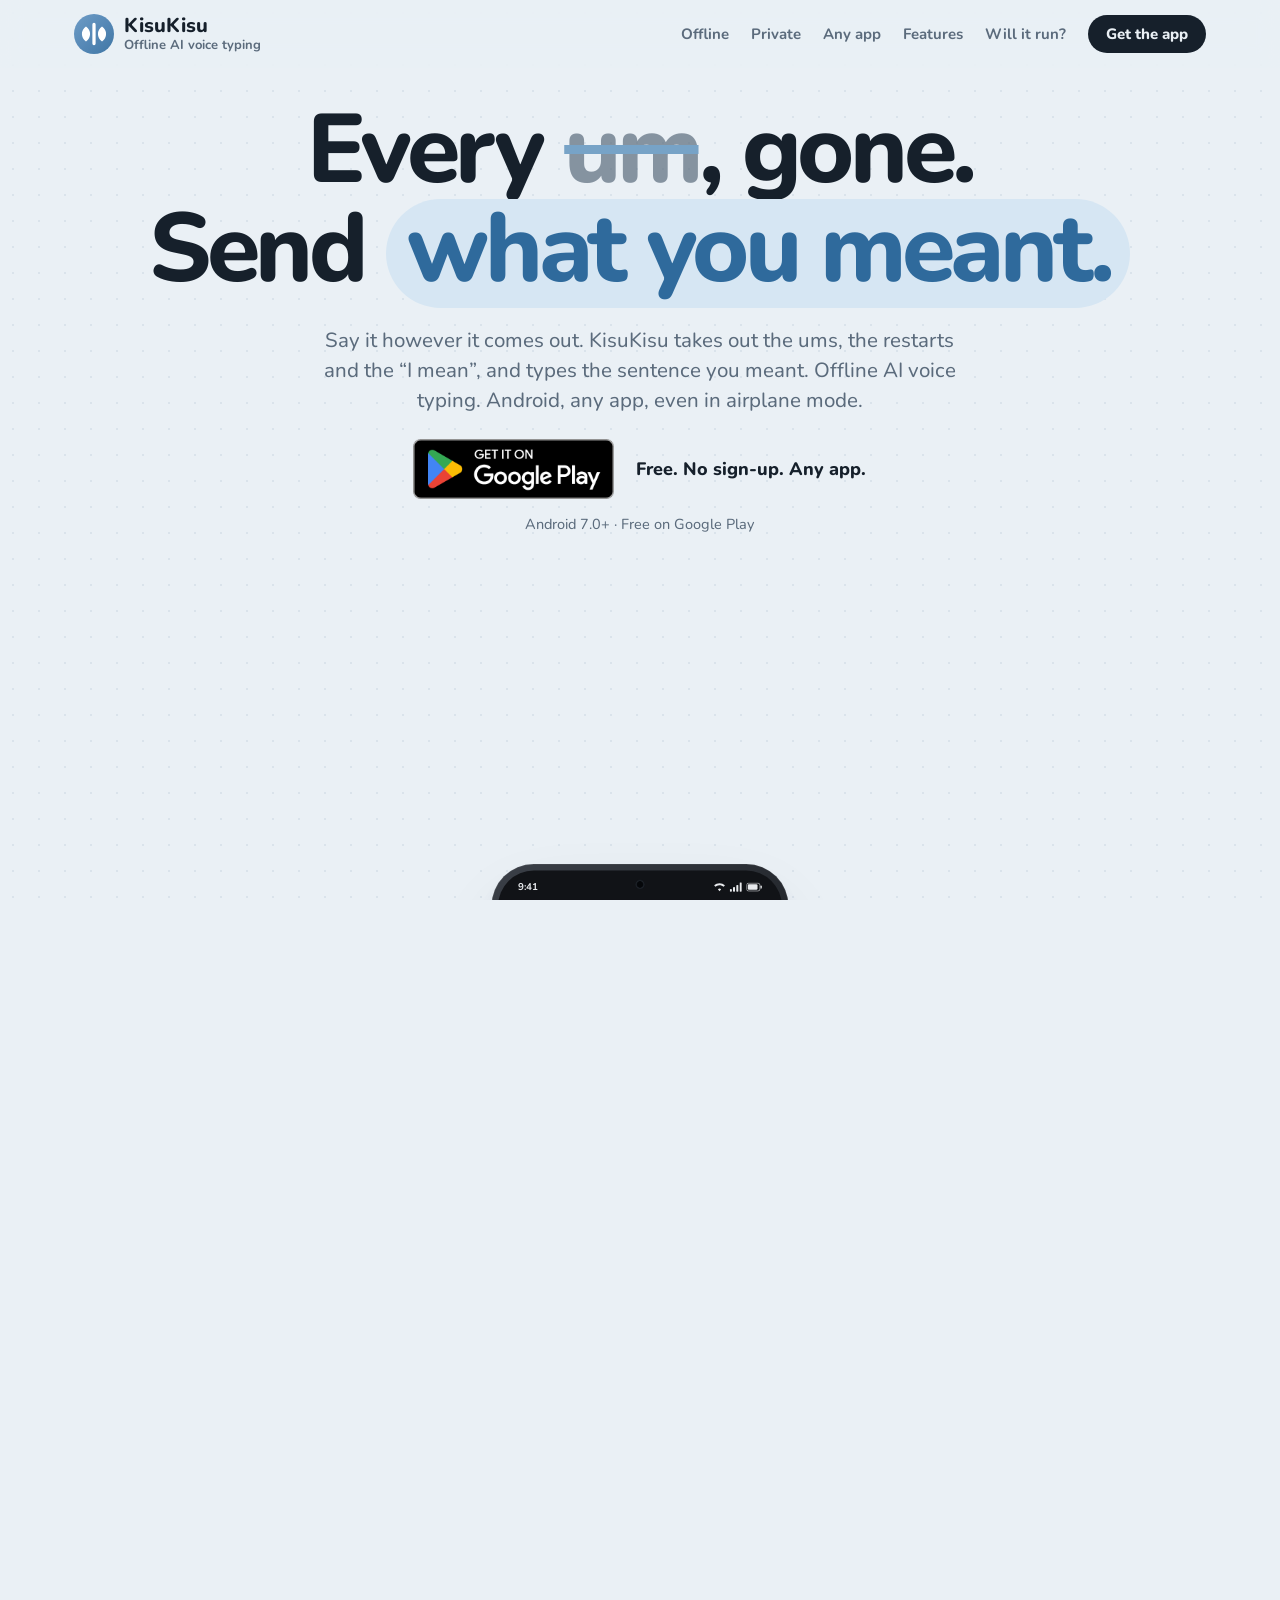
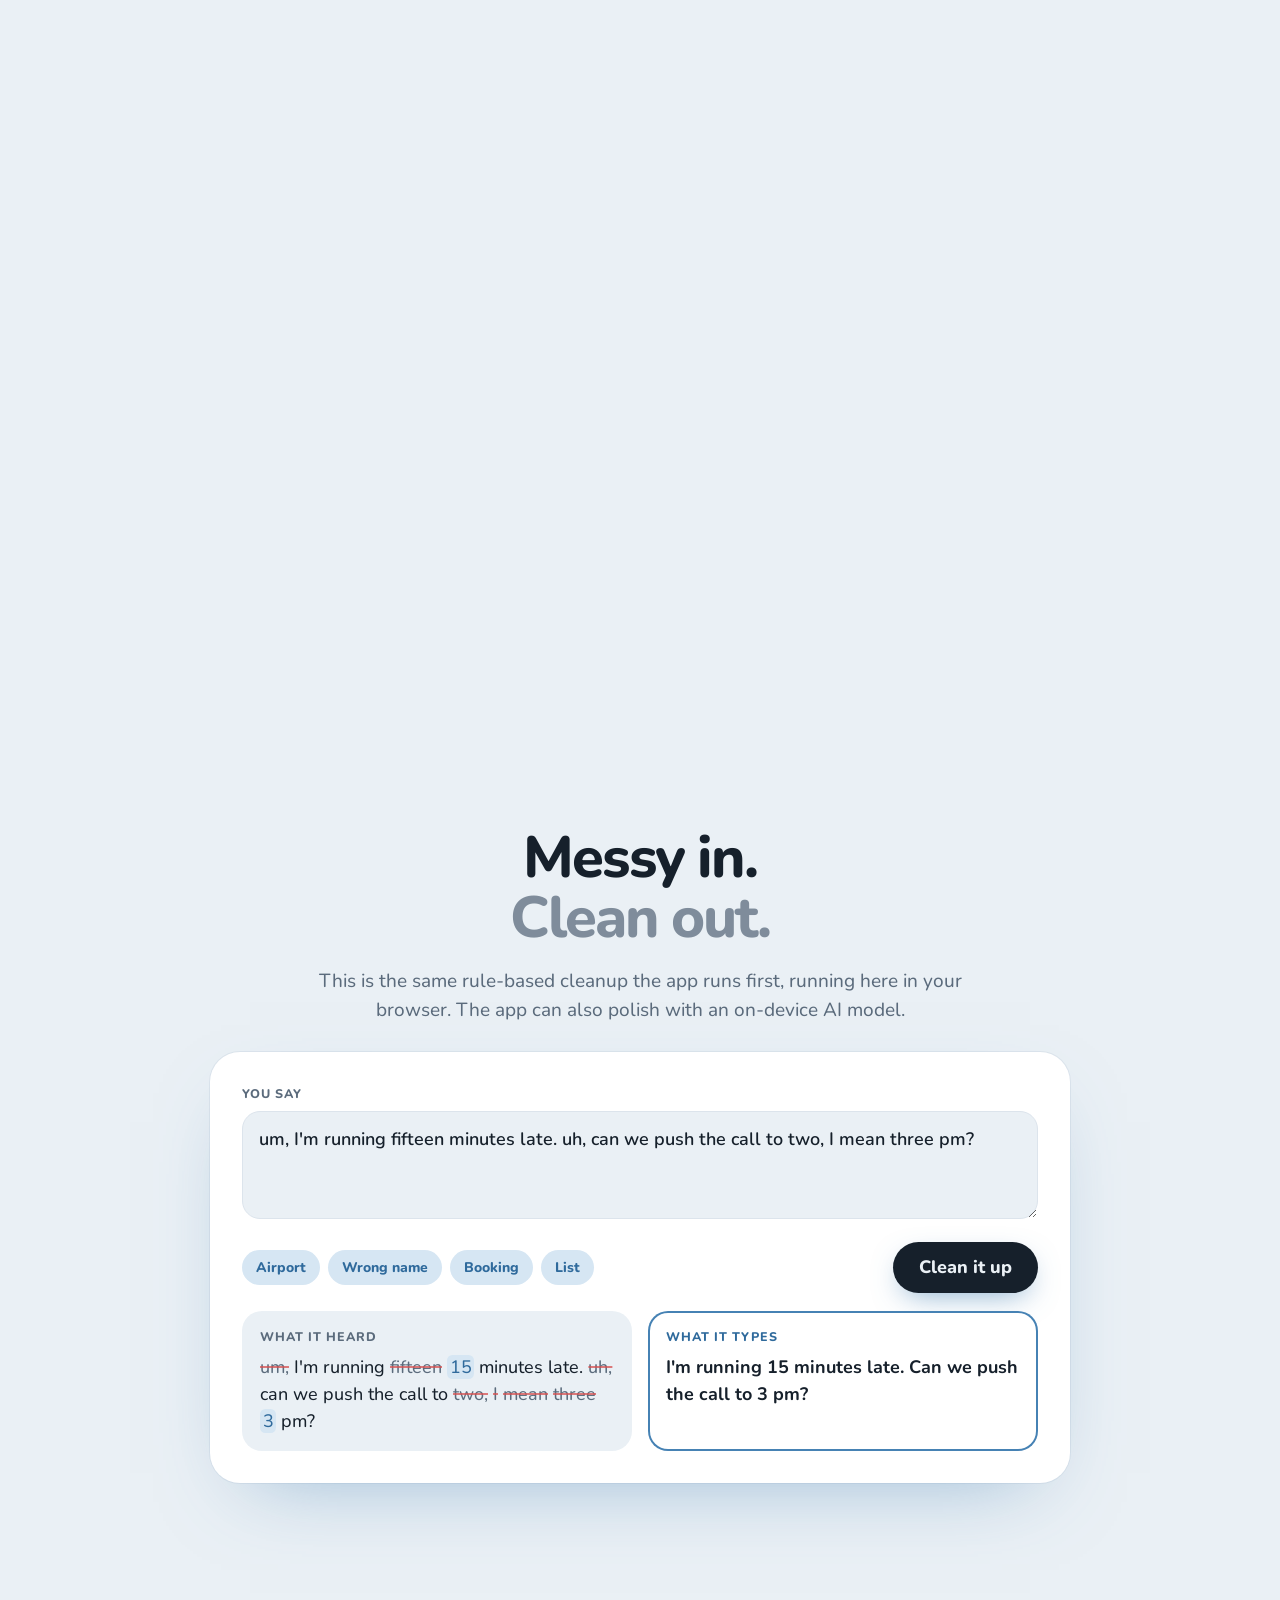
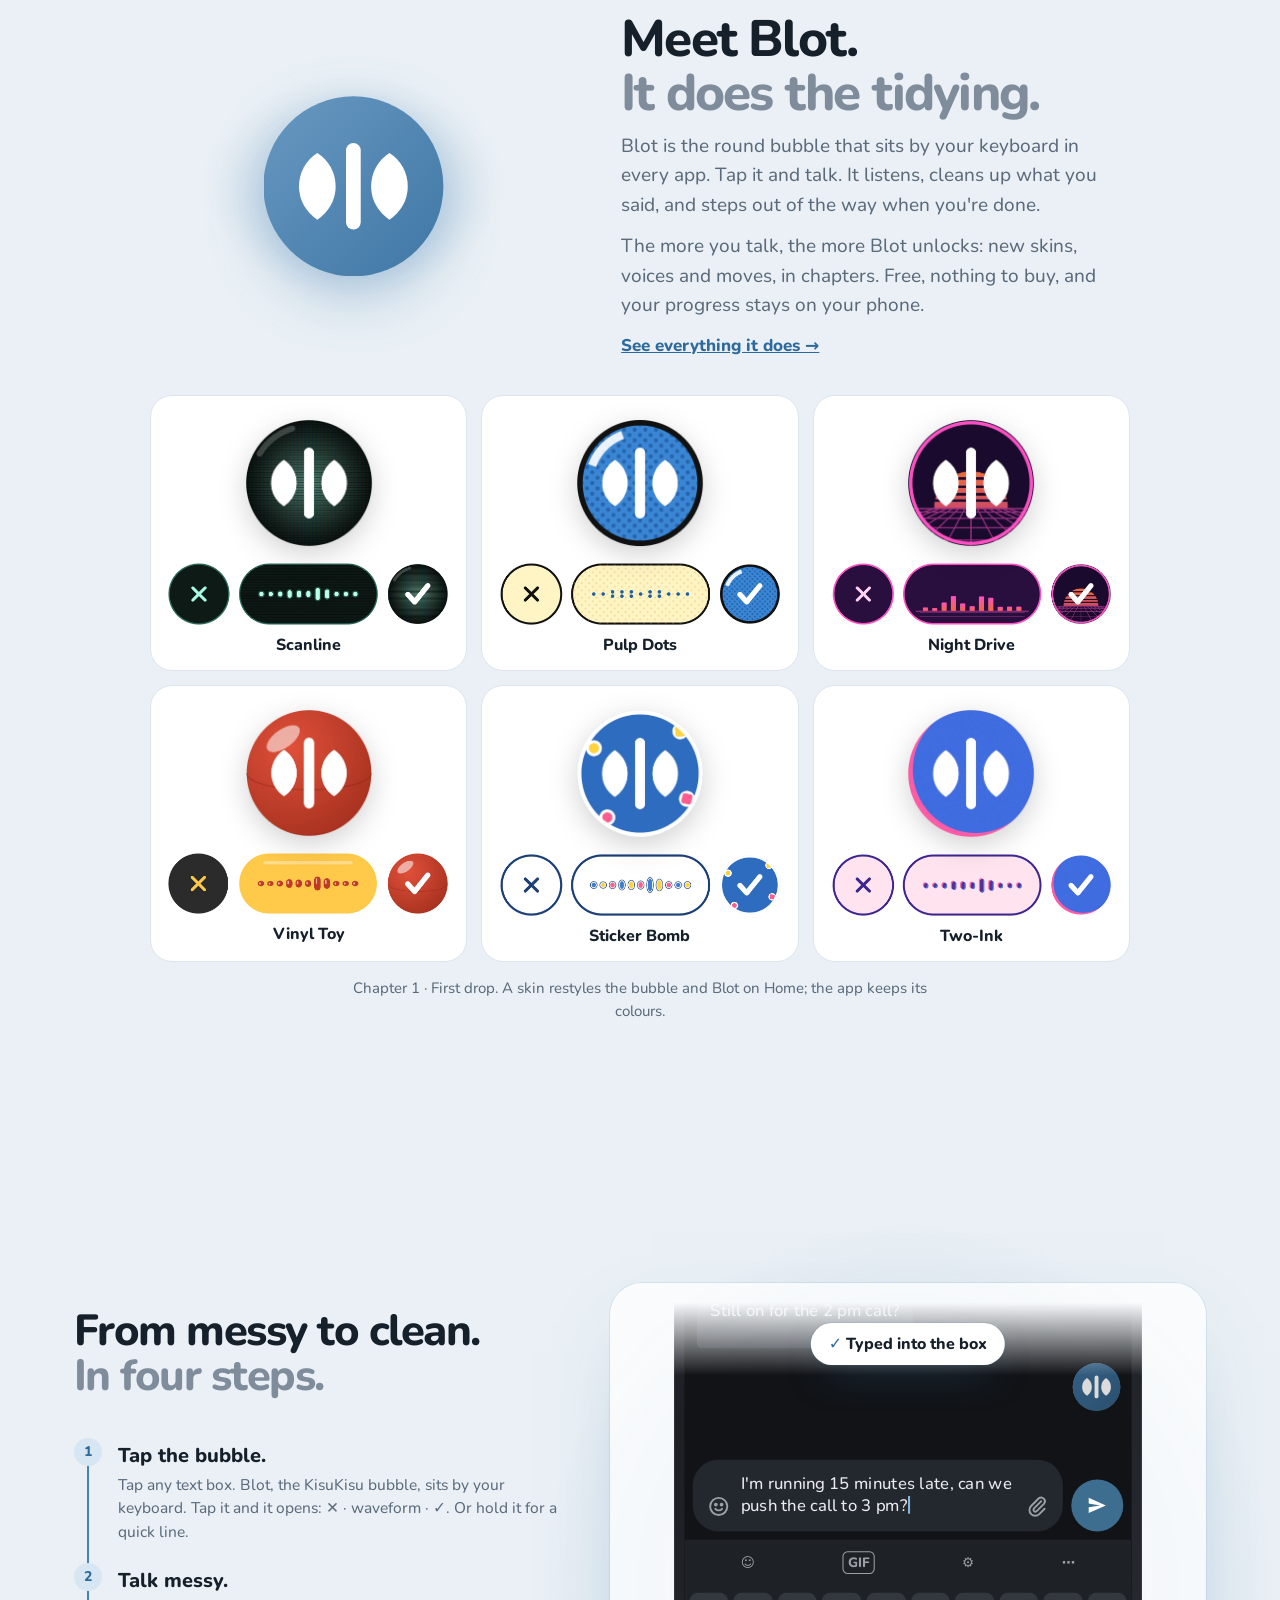
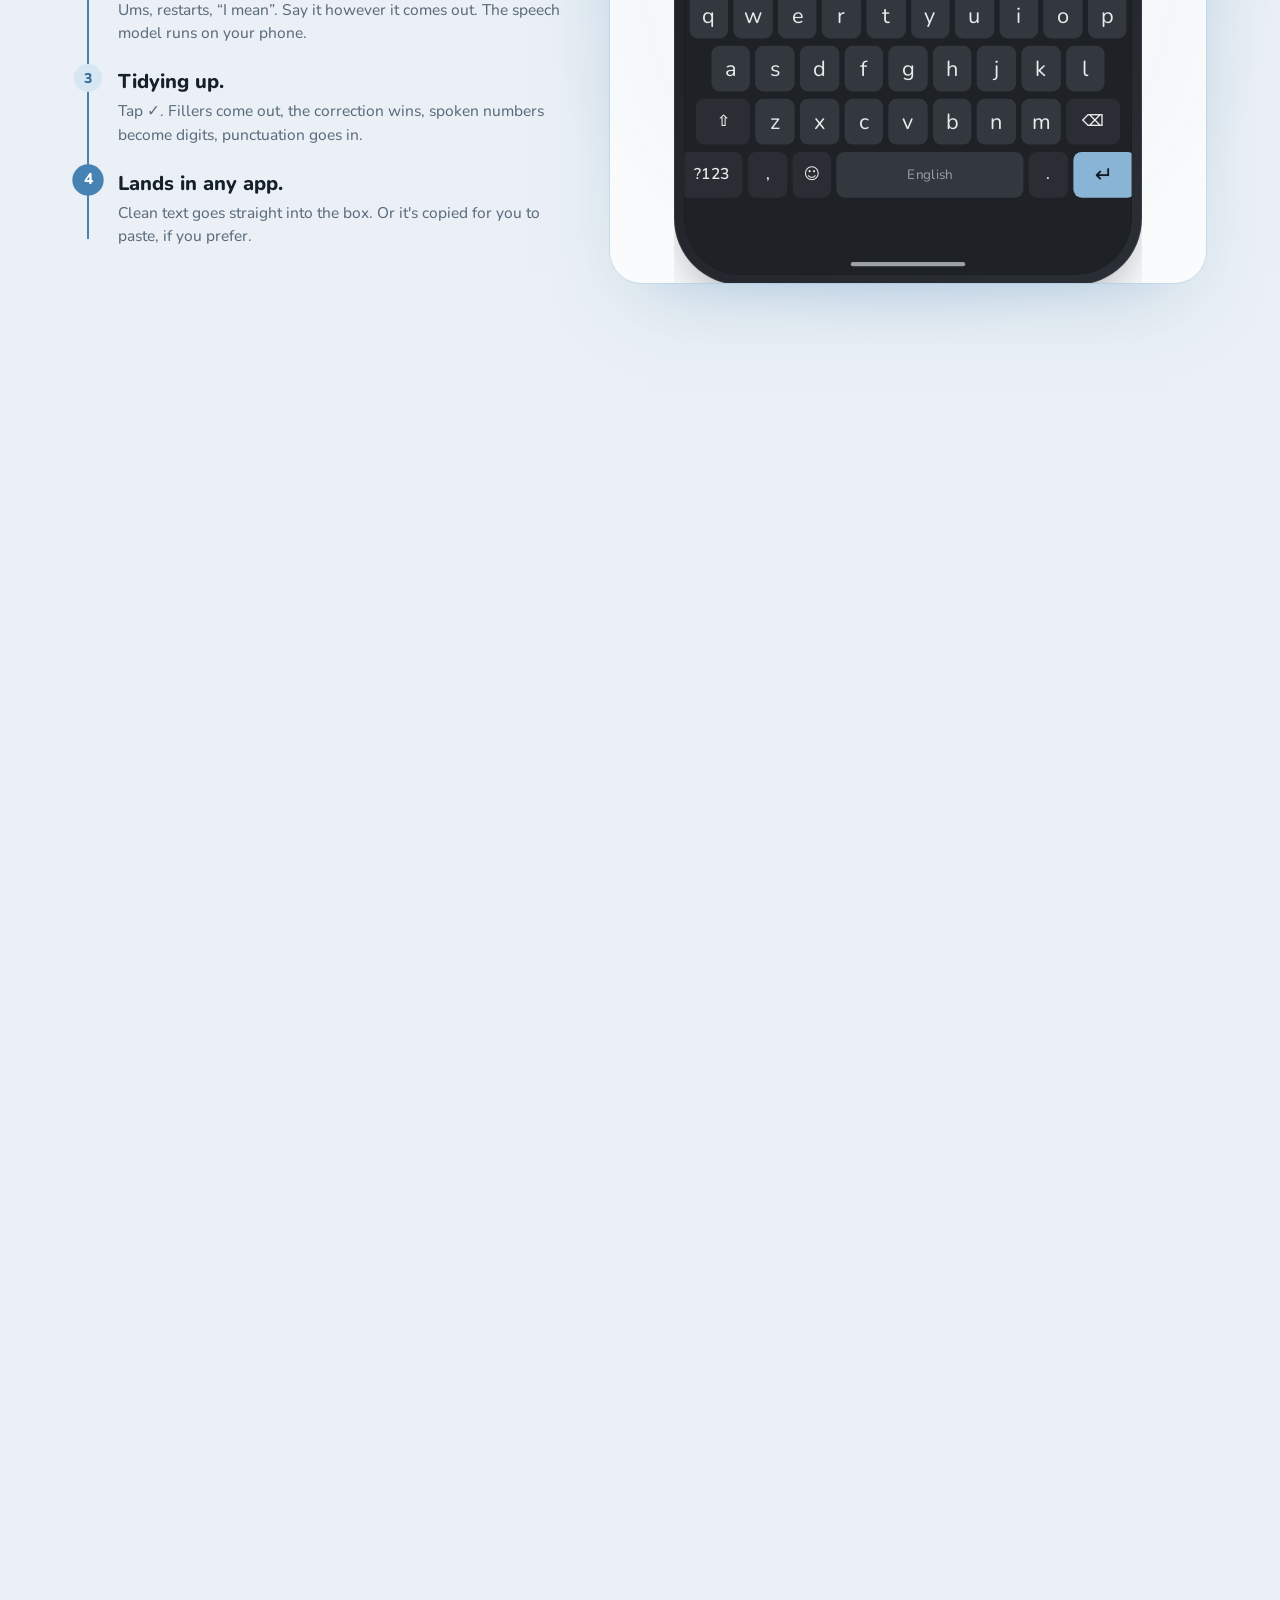
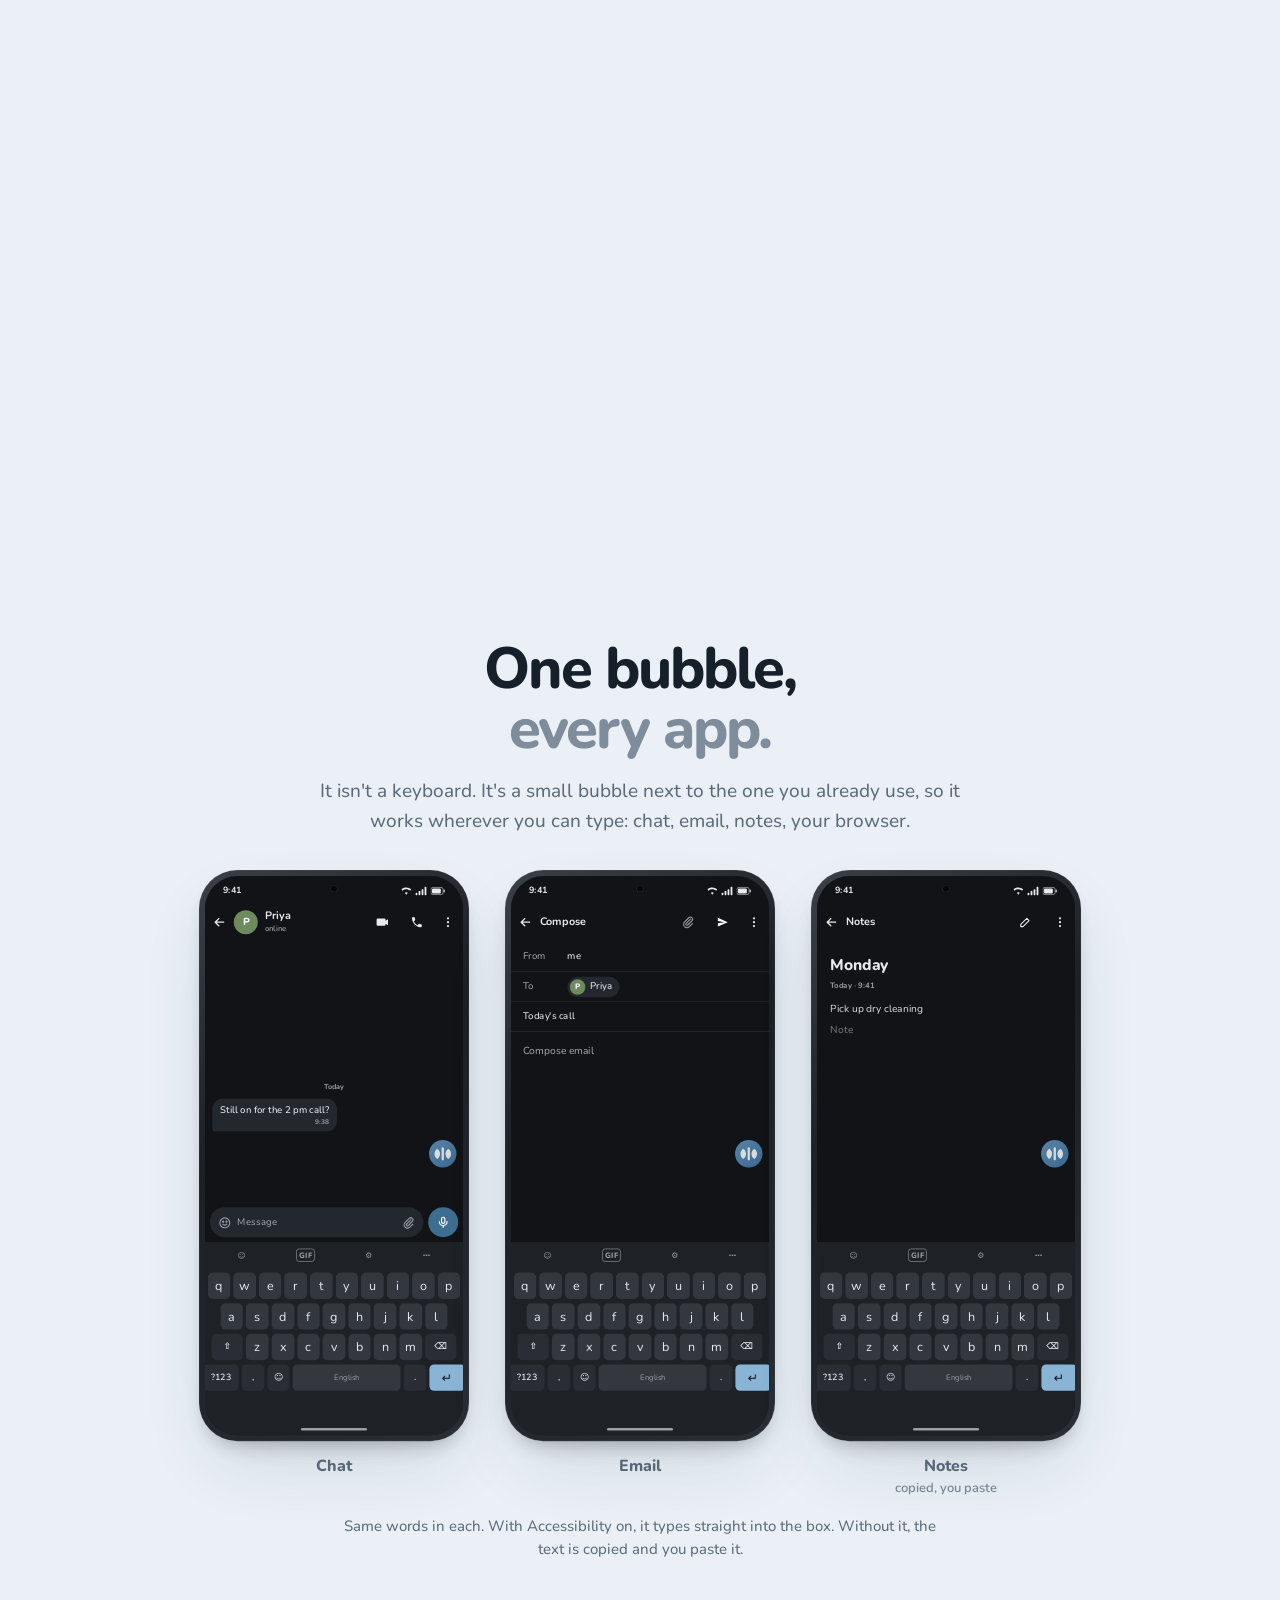
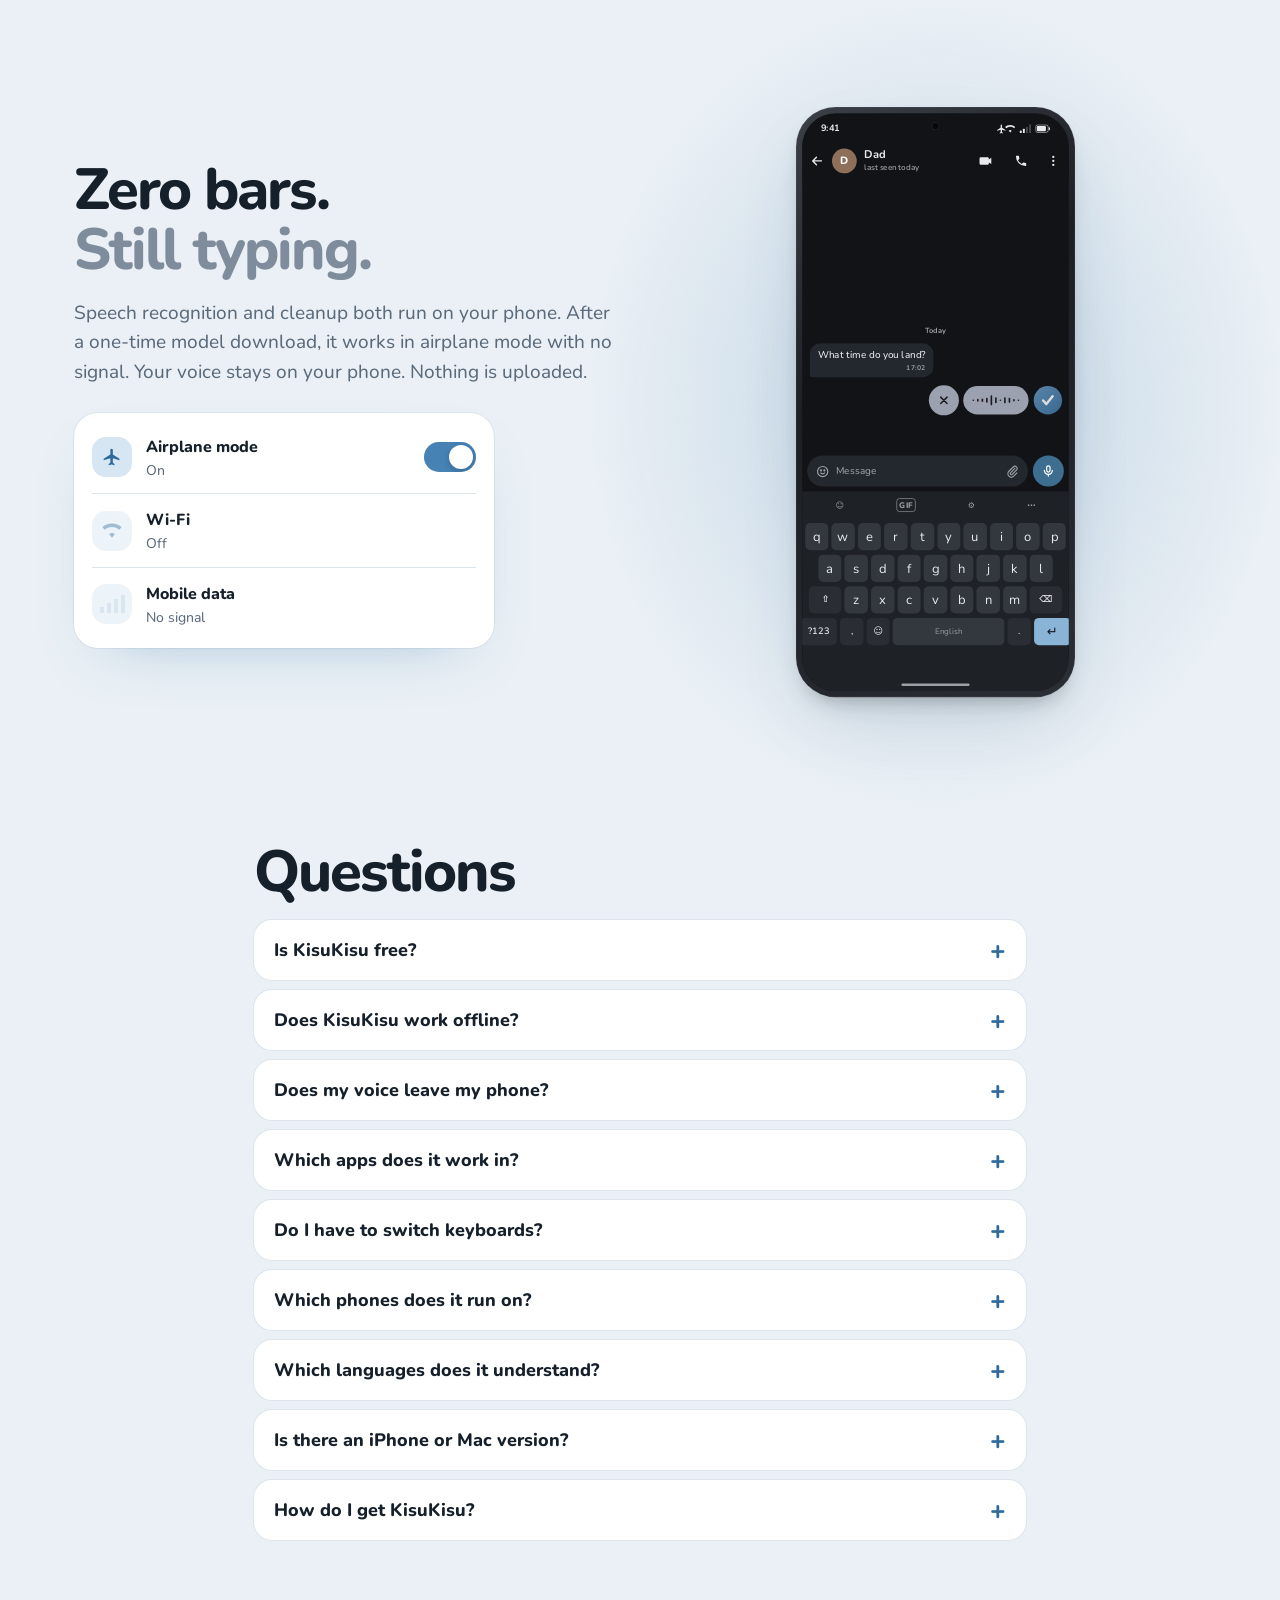
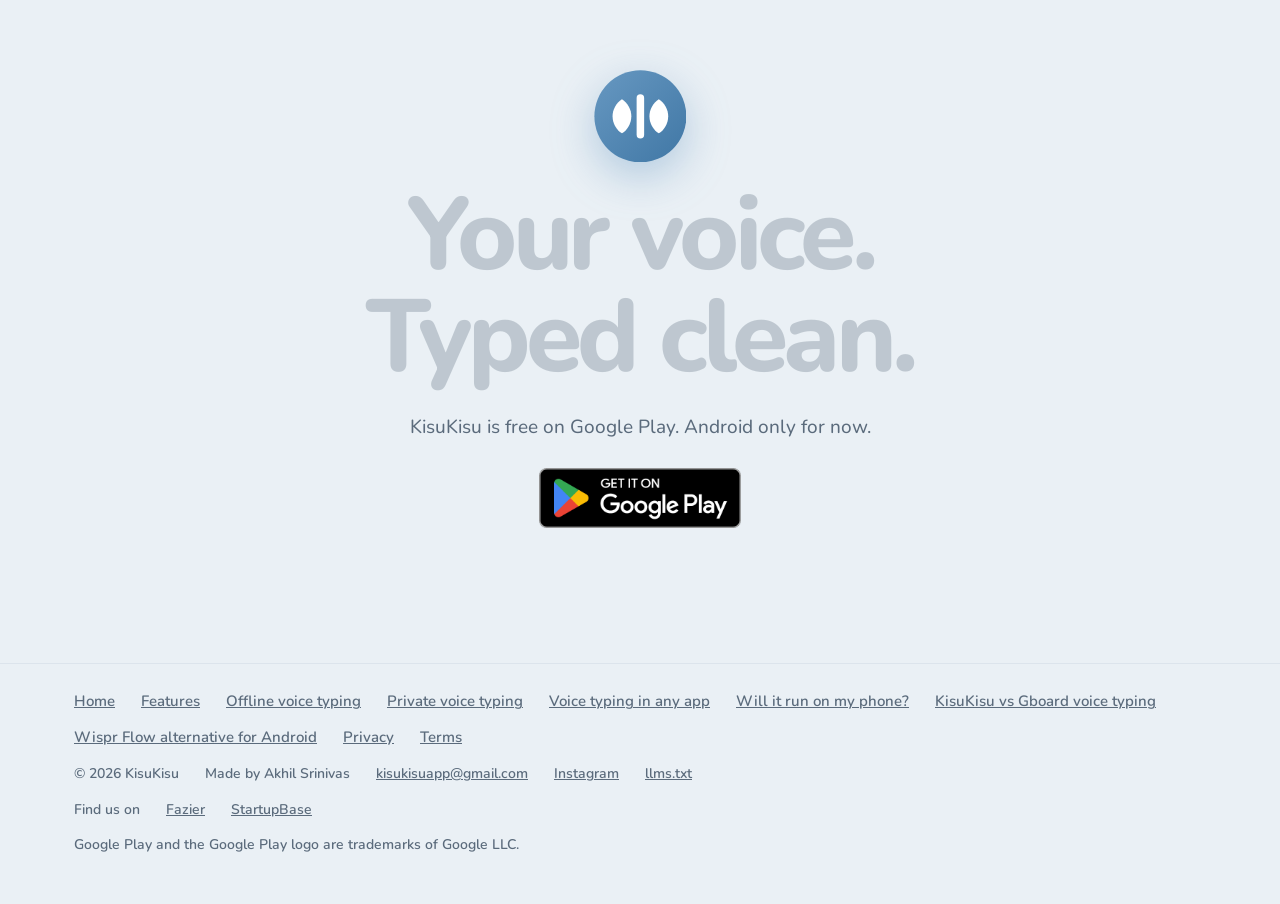
==== commit fdcc3298: "Site: the official Google Play badge is the download button (hero, final and page CTAs), with the Go" ====
--- a/index.html
+++ b/index.html
@@ -181,7 +181,7 @@
         <h1 id="hero-h"><span class="rise" style="--d:0">Every <s class="gone">um</s>, gone.</span><br><span class="rise" style="--d:1">Send <em>what you meant.</em></span></h1>
         <p class="lede rise" style="--d:2">Say it however it comes out. KisuKisu takes out the ums, the restarts and the “I mean”, and types the sentence you meant. Offline AI voice typing. Android, any app, even in airplane mode.</p>
         <div class="cta-row rise" style="--d:3">
-          <a class="cta" href="https://play.google.com/store/apps/details?id=com.kisukisu.app">Get it on Google Play <svg width="18" height="18" viewBox="0 0 24 24" fill="none" stroke="currentColor" stroke-width="2.5" stroke-linecap="round" stroke-linejoin="round" aria-hidden="true"><path d="M5 12h14M13 6l6 6-6 6"/></svg></a>
+          <a class="play-badge" href="https://play.google.com/store/apps/details?id=com.kisukisu.app"><img src="/assets/google-play-badge.png" alt="Get it on Google Play" width="201" height="60"></a>
           <p class="promises">Free. No sign-up. Any app.</p>
         </div>
         <p class="under rise" style="--d:4">Android 7.0+ · Free on Google Play</p>
@@ -342,7 +342,7 @@
     <span class="mini big" data-dot aria-hidden="true"></span>
     <h2 id="final-h" class="fill"><span class="w">Your</span> <span class="w">voice.</span><br><span class="w">Typed</span> <span class="w acc">clean.</span></h2>
     <p class="sub center">KisuKisu is free on Google Play. Android only for now.</p>
-    <p class="center"><a class="cta big" href="https://play.google.com/store/apps/details?id=com.kisukisu.app">Get it on Google Play <svg width="18" height="18" viewBox="0 0 24 24" fill="none" stroke="currentColor" stroke-width="2.5" stroke-linecap="round" stroke-linejoin="round" aria-hidden="true"><path d="M5 12h14M13 6l6 6-6 6"/></svg></a></p>
+    <p class="center"><a class="play-badge" href="https://play.google.com/store/apps/details?id=com.kisukisu.app"><img src="/assets/google-play-badge.png" alt="Get it on Google Play" width="201" height="60"></a></p>
   </div>
 </section>
 
@@ -351,6 +351,7 @@
   <div class="cols"><a href="./">Home</a><a href="/features.html">Features</a><a href="/offline-voice-typing.html">Offline voice typing</a><a href="/private-voice-typing.html">Private voice typing</a><a href="/voice-typing-any-app.html">Voice typing in any app</a><a href="/will-it-run-on-my-phone.html">Will it run on my phone?</a><a href="/compare/gboard-voice-typing.html">KisuKisu vs Gboard voice typing</a><a href="/compare/wispr-flow-alternative-android.html">Wispr Flow alternative for Android</a><a href="/privacy.html">Privacy</a><a href="/terms.html">Terms</a></div>
   <div class="cols fine"><span>© 2026 KisuKisu</span><span>Made by Akhil Srinivas</span><a href="mailto:kisukisuapp@gmail.com">kisukisuapp@gmail.com</a><a href="https://instagram.com/kisukisuapp">Instagram</a><a href="/llms.txt">llms.txt</a></div>
   <div class="cols fine"><span>Find us on</span><a href="https://fazier.com">Fazier</a><a href="https://startupbase.io">StartupBase</a></div>
+  <div class="cols fine"><span>Google Play and the Google Play logo are trademarks of Google LLC.</span></div>
 </div></footer>
 <script src="assets/bubble.js"></script>
 <script src="assets/textproc.js"></script>
--- a/assets/home.css
+++ b/assets/home.css
@@ -397,3 +397,7 @@
 @media (max-width: 760px) { .blot-grid { grid-template-columns: 1fr; } .blot-stage { min-height: 220px; } .blot .skins { grid-template-columns: repeat(2, minmax(0, 1fr)); } }
 .final .mini.big { display: block; margin: 0 auto 22px; filter: drop-shadow(0 14px 22px rgba(var(--acc-rgb), .35)); }
 .foot-in { max-width: var(--max); margin: 0 auto; padding: 0 24px; }
+
+.play-badge { display: inline-block; line-height: 0; border-radius: 10px; transition: transform .15s ease, opacity .15s ease; }
+.play-badge:hover { transform: translateY(-2px); }
+.play-badge img { height: 60px; width: auto; display: block; }
